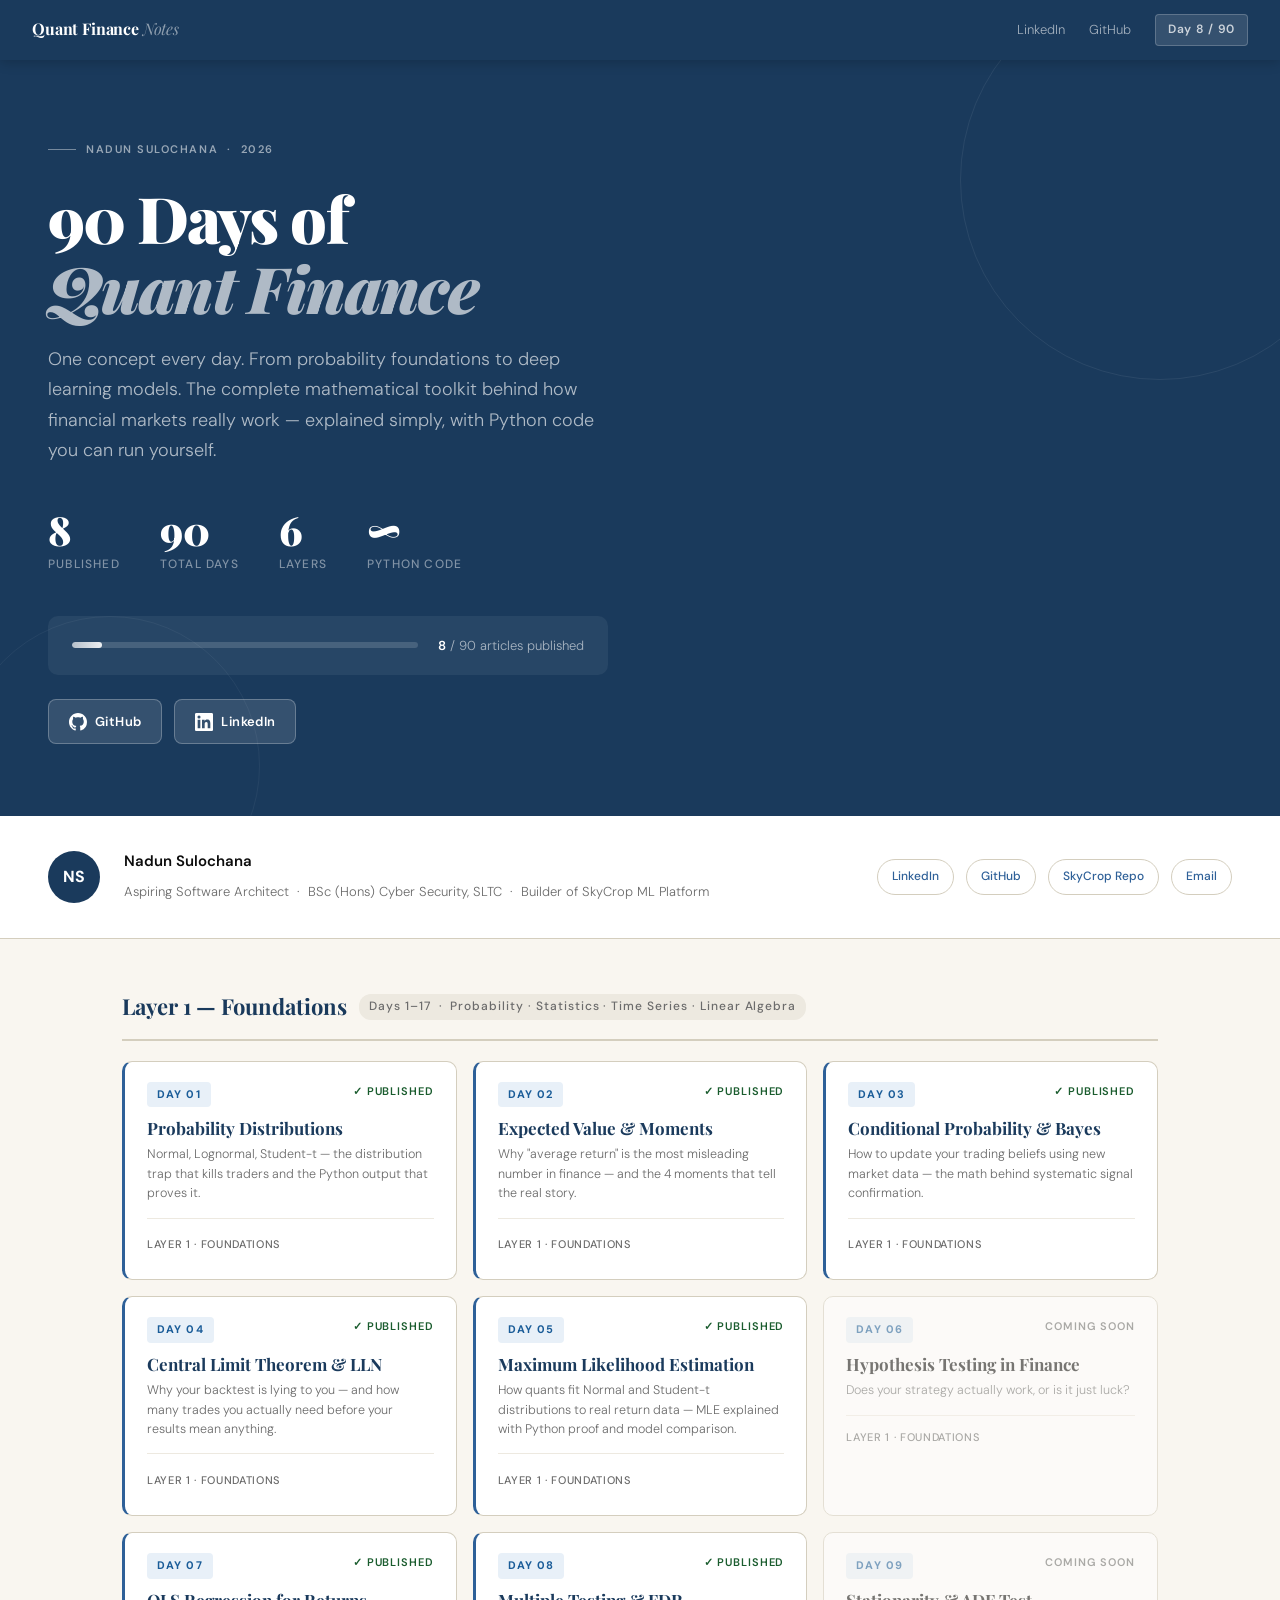
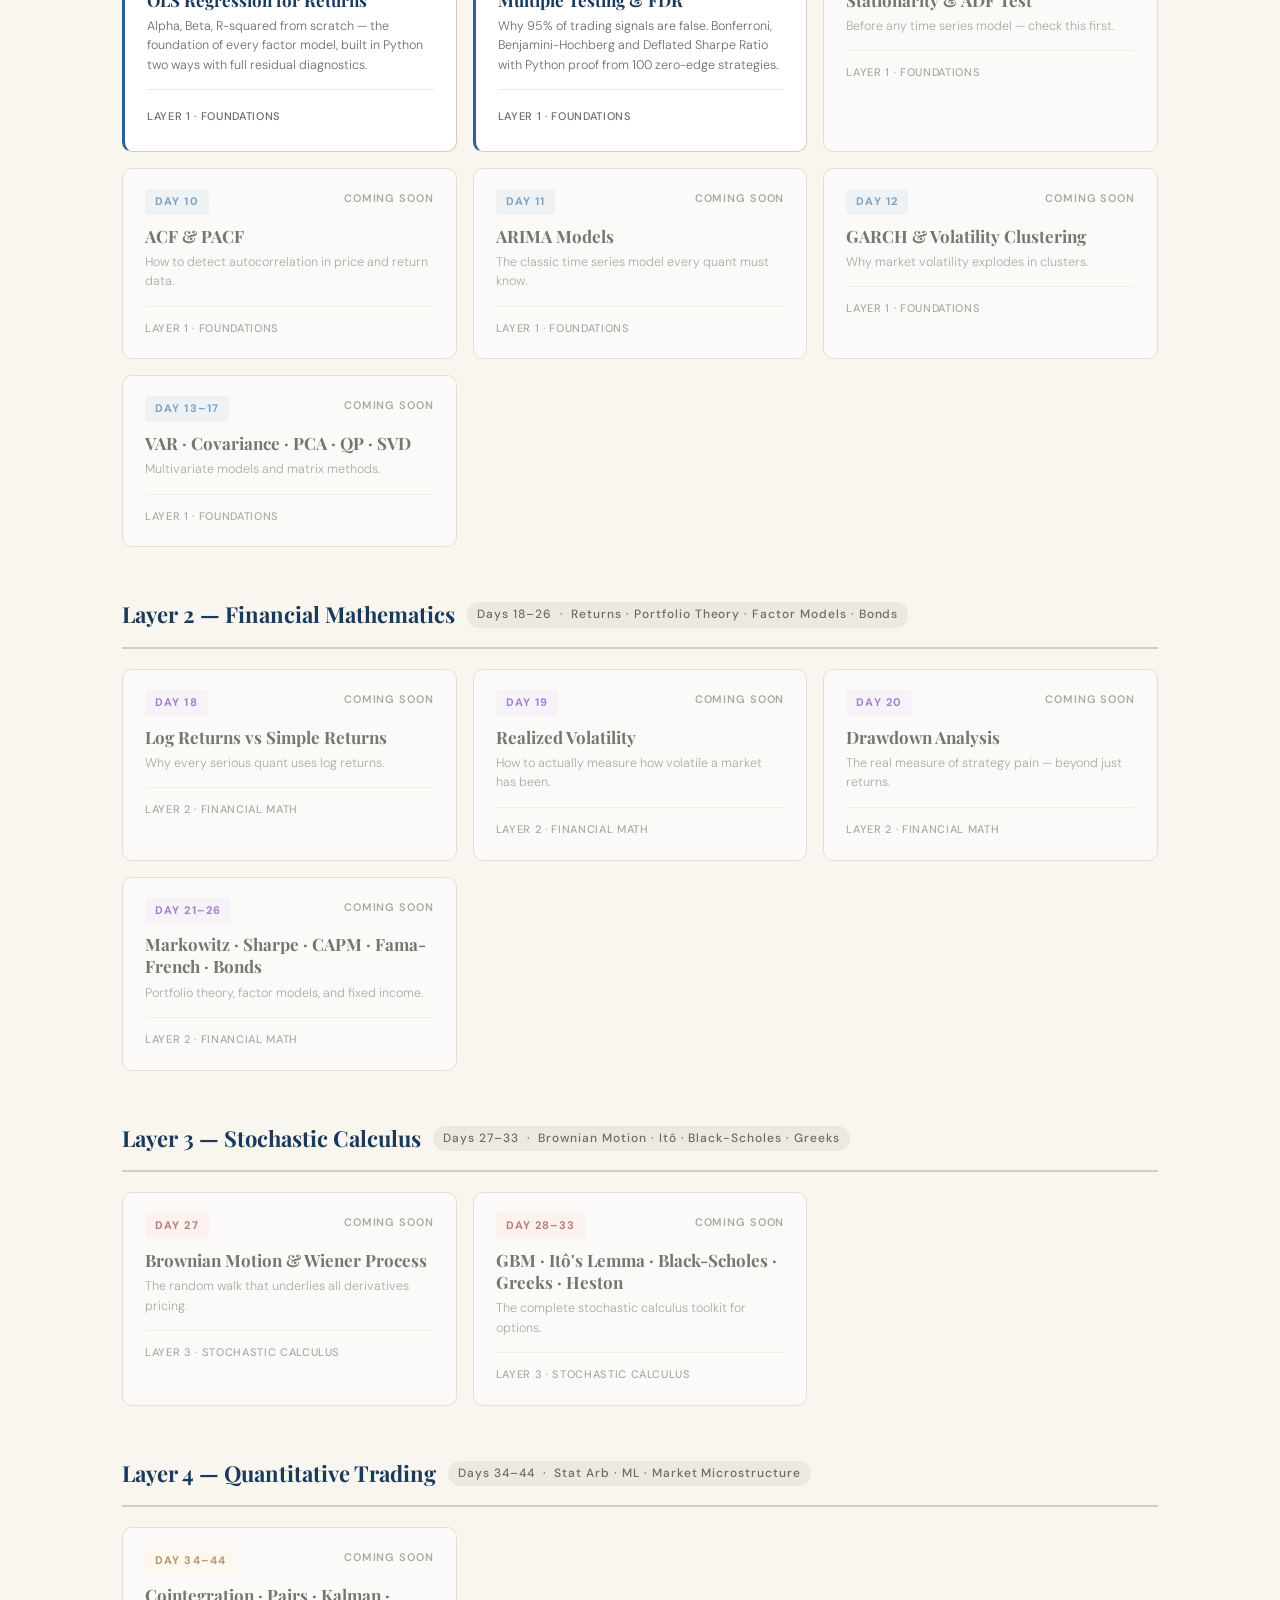
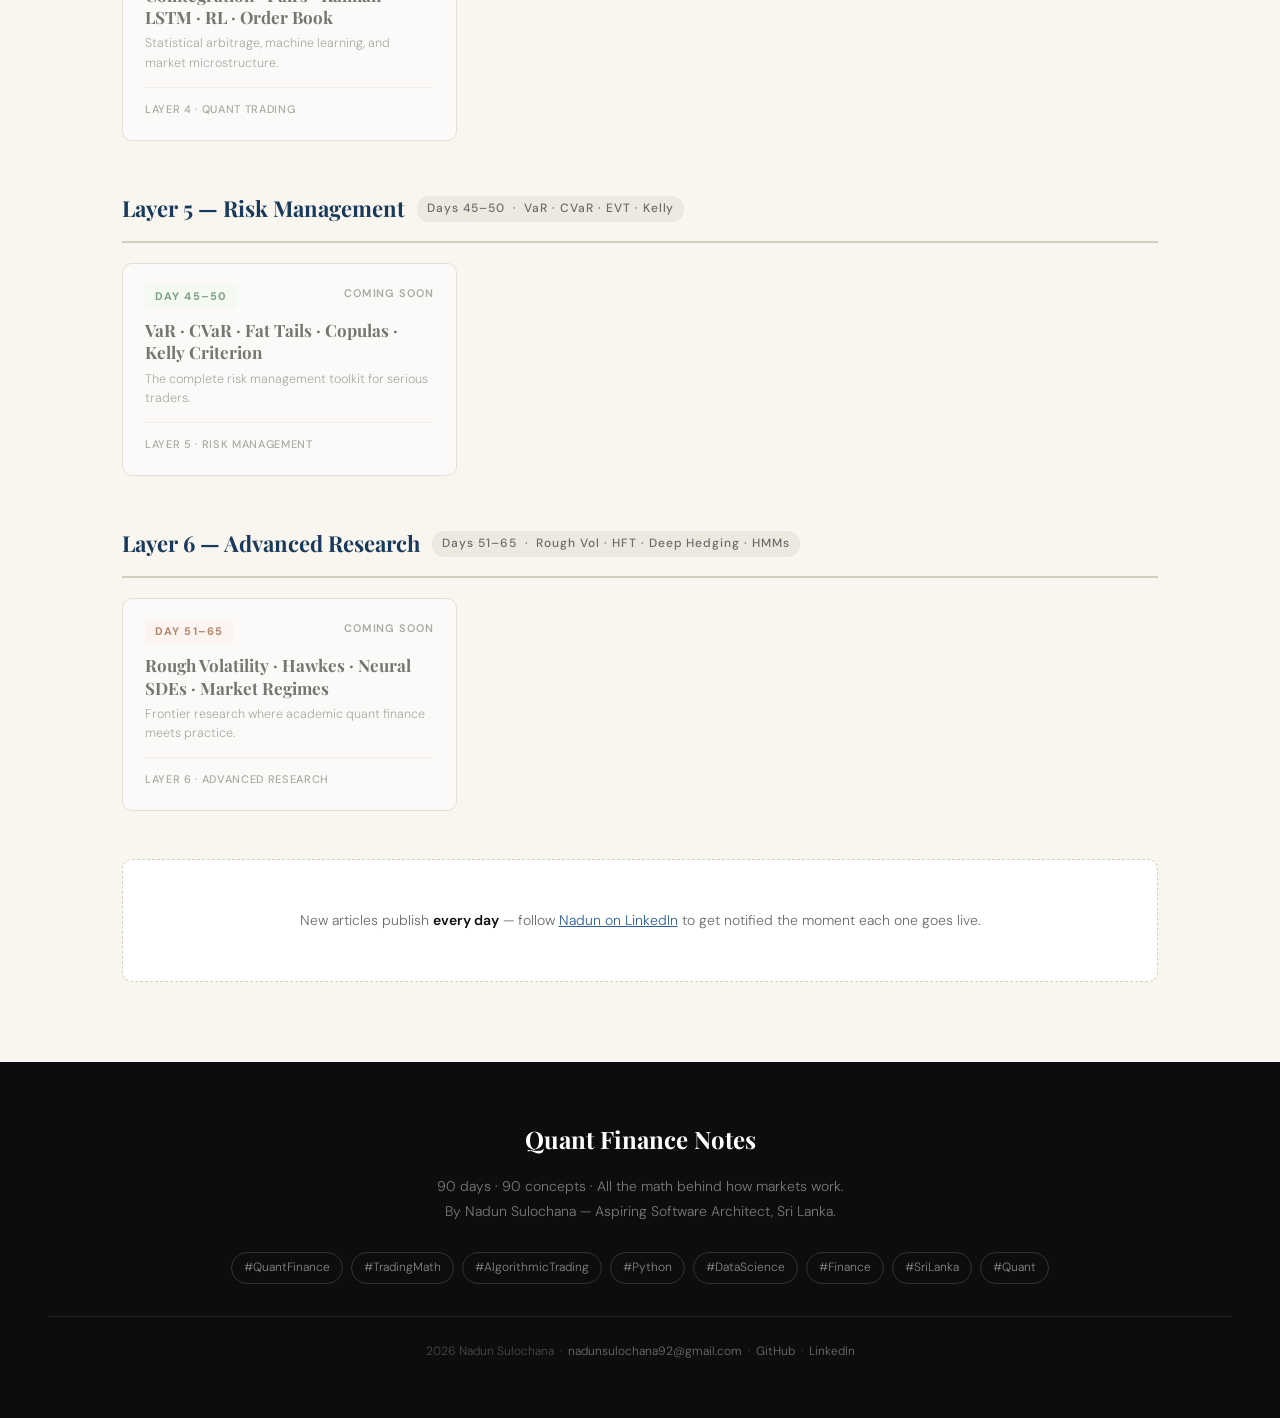
==== index.html @ b83b3f07 "add day 8 artical" ====
<!DOCTYPE html>
<html lang="en">
<head>
<meta charset="UTF-8">
<meta name="google-site-verification" content="SgzPqB0Vckpfji6y3nNSuKVuLHeB-5xwqyW2BR0Zr9g">

<meta name="description" content="90-day series breaking down the mathematics behind financial markets — probability, stochastic calculus, ML, and risk management. Python code with real output. By Nadun Sulochana.">
<meta name="keywords" content="quant finance, quantitative finance, trading math, Python, machine learning, algorithmic trading, statistics, Sri Lanka">
<meta name="viewport" content="width=device-width, initial-scale=1.0">
<meta name="description" content="90-day series explaining the mathematics behind financial markets — probability, statistics, stochastic calculus, machine learning, and risk management. Python code with real output. Free educational resource by Nadun Sulochana, Sri Lanka.">
<meta name="keywords" content="quant finance, quantitative finance, trading math, algorithmic trading, Python finance, machine learning trading, probability distributions, stochastic calculus, Black-Scholes, Bayes theorem, statistics finance, quant trading tutorial, financial mathematics, Nadun Sulochana, Sri Lanka quant">
<meta name="author" content="Nadun Sulochana">
<meta name="robots" content="index, follow, max-snippet:-1, max-image-preview:large, max-video-preview:-1">
<meta name="googlebot" content="index, follow">
<link rel="canonical" href="https://ns530.github.io/quant-finance-notes/">

<!-- Open Graph / Facebook / LinkedIn -->
<meta property="og:type" content="website">
<meta property="og:url" content="https://ns530.github.io/quant-finance-notes/">
<meta property="og:title" content="Quant Finance Notes — 90 Days of Trading Mathematics | Nadun Sulochana">
<meta property="og:description" content="90-day series explaining the mathematics behind financial markets — probability, statistics, stochastic calculus, machine learning, and risk management. Python code with real output. Free educational resource by Nadun Sulochana, Sri Lanka.">
<meta property="og:site_name" content="Quant Finance Notes">
<meta property="og:locale" content="en_US">

<!-- Twitter Card -->
<meta name="twitter:card" content="summary_large_image">
<meta name="twitter:title" content="Quant Finance Notes — 90 Days of Trading Mathematics | Nadun Sulochana">
<meta name="twitter:description" content="90-day series explaining the mathematics behind financial markets — probability, statistics, stochastic calculus, machine learning, and risk management. Python code with real output. Free educational resource by Nadun Sulochana, Sri Lanka.">
<meta name="twitter:creator" content="@ns530">

<!-- GEO / AI Citations -->
<meta name="citation_author" content="Nadun Sulochana">
<meta name="citation_title" content="Quant Finance Notes — 90 Days of Trading Mathematics | Nadun Sulochana">
<meta name="citation_public_url" content="https://ns530.github.io/quant-finance-notes/">
<meta name="geo.region" content="LK">
<meta name="geo.placename" content="Sri Lanka">

<!-- Sitemap reference -->
<link rel="sitemap" type="application/xml" href="/quant-finance-notes/sitemap.xml">

<!-- JSON-LD Structured Data (SEO + GEO) -->
<script type="application/ld+json">
    {
      "@context": "https://schema.org",
      "@type": "WebSite",
      "name": "Quant Finance Notes — 90 Days of Trading Mathematics | Nadun Sulochana",
      "description": "90-day series explaining the mathematics behind financial markets — probability, statistics, stochastic calculus, machine learning, and risk management. Python code with real output. Free educational resource by Nadun Sulochana, Sri Lanka.",
      "url": "https://ns530.github.io/quant-finance-notes/",
      "author": {
        "@type": "Person",
        "name": "Nadun Sulochana",
        "url": "https://www.linkedin.com/in/nadun-sulochana-41923029b",
        "sameAs": [
          "https://github.com/ns530",
          "https://www.linkedin.com/in/nadun-sulochana-41923029b",
          "https://ns530.github.io/quant-finance-notes/"
        ],
        "jobTitle": "Aspiring Software Architect",
        "alumniOf": "Sri Lanka Technological Campus",
        "knowsAbout": ["Quantitative Finance","Machine Learning","Software Architecture","Python","Cybersecurity"]
      },
      "publisher": {
        "@type": "Person",
        "name": "Nadun Sulochana"
      },
      "inLanguage": "en",
      "isAccessibleForFree": true,
      "educationalLevel": "beginner to advanced",
      "about": ["Quantitative Finance","Trading Mathematics","Python Programming","Machine Learning","Statistics"],
      "keywords": "quant finance, quantitative finance, trading math, algorithmic trading, Python finance, machine learning trading, probability distributions, stochastic calculus, Black-Scholes, Bayes theorem, statistics finance, quant trading tutorial, financial mathematics, Nadun Sulochana, Sri Lanka quant",
      "isPartOf": {
        "@type": "WebSite",
        "name": "Quant Finance Notes",
        "url": "https://ns530.github.io/quant-finance-notes/"
      },"potentialAction":{"@type":"SearchAction","target":"https://ns530.github.io/quant-finance-notes/?q={search_term_string}","query-input":"required name=search_term_string"}
    }
</script>
<title>90-Day Quant Finance Notes — Nadun Sulochana</title>
<link rel="stylesheet" href="style.css">
<style>
.home-hero{background:var(--accent);padding:80px 48px 72px;position:relative;overflow:hidden;}
.home-hero::before{content:'';position:absolute;top:-80px;right:-80px;width:400px;height:400px;border-radius:50%;border:1px solid rgba(255,255,255,0.07);}
.home-hero::after{content:'';position:absolute;bottom:-100px;left:-40px;width:300px;height:300px;border-radius:50%;border:1px solid rgba(255,255,255,0.05);}
.home-hero h1{font-family:'Playfair Display',serif;font-size:clamp(38px,6vw,64px);font-weight:900;color:white;line-height:1.08;letter-spacing:-0.025em;max-width:760px;margin-bottom:22px;}
.home-hero h1 em{font-style:italic;color:rgba(255,255,255,0.65);}
.home-hero p{font-size:18px;font-weight:300;color:rgba(255,255,255,0.65);max-width:560px;line-height:1.7;margin-bottom:44px;}
.hero-stats{display:flex;gap:40px;flex-wrap:wrap;margin-bottom:40px;}
.hero-stat-num{font-family:'Playfair Display',serif;font-size:40px;font-weight:900;color:white;line-height:1;margin-bottom:4px;}
.hero-stat-label{font-size:12px;font-weight:500;letter-spacing:0.1em;text-transform:uppercase;color:rgba(255,255,255,0.45);}
.progress-section{background:rgba(255,255,255,0.06);border-radius:10px;padding:18px 24px;display:flex;align-items:center;gap:20px;max-width:560px;}
.progress-track{flex:1;height:6px;background:rgba(255,255,255,0.15);border-radius:3px;overflow:hidden;}
.progress-fill{height:6px;border-radius:3px;background:linear-gradient(90deg,rgba(255,255,255,0.6),rgba(255,255,255,0.9));}
.progress-label{font-size:13px;color:rgba(255,255,255,0.6);white-space:nowrap;}
.progress-label strong{color:white;}
.about-strip{background:white;border-bottom:1px solid var(--rule);padding:32px 48px;display:flex;align-items:center;gap:24px;flex-wrap:wrap;}
.about-avatar{width:52px;height:52px;border-radius:50%;background:var(--accent);display:flex;align-items:center;justify-content:center;font-weight:700;font-size:16px;color:white;flex-shrink:0;}
.about-text{flex:1;min-width:200px;}
.about-text strong{display:block;font-size:15px;font-weight:600;color:var(--ink);}
.about-text span{font-size:13px;color:var(--ink-muted);}
.about-links{display:flex;gap:12px;}
.about-link{font-size:12px;padding:6px 14px;border-radius:20px;border:1px solid var(--rule);color:var(--accent-mid);text-decoration:none;font-weight:500;}
.about-link:hover{background:var(--accent-lt);}
.series-container{max-width:1100px;margin:0 auto;padding:0 32px 80px;}
.layer-title{font-family:'Playfair Display',serif;font-size:22px;font-weight:700;color:var(--accent);margin:48px 0 20px;padding-bottom:12px;border-bottom:2px solid var(--rule);display:flex;align-items:center;gap:12px;flex-wrap:wrap;}
.layer-count{font-size:12px;font-weight:500;letter-spacing:0.08em;color:var(--ink-muted);font-family:'DM Sans',sans-serif;padding:2px 10px;border-radius:12px;background:var(--cream-dark);}
.days-grid{display:grid;grid-template-columns:repeat(auto-fill,minmax(300px,1fr));gap:16px;}
.day-card{background:white;border:1px solid var(--rule);border-radius:10px;padding:20px 22px;text-decoration:none;transition:all 0.2s;display:block;position:relative;}
.day-card.published{border-left:3px solid var(--accent-mid);}
.day-card.published:hover{box-shadow:0 4px 20px rgba(0,0,0,0.1);transform:translateY(-2px);border-color:var(--accent-mid);}
.day-card.coming-soon{opacity:0.55;cursor:default;pointer-events:none;}
.day-card-top{display:flex;justify-content:space-between;align-items:flex-start;margin-bottom:10px;}
.day-num-badge{font-size:11px;font-weight:700;letter-spacing:0.1em;padding:3px 10px;border-radius:4px;}
.day-status{font-size:11px;font-weight:600;letter-spacing:0.08em;text-transform:uppercase;}
.published .day-status{color:var(--green);}
.coming-soon .day-status{color:var(--ink-muted);}
.day-card-title{font-family:'Playfair Display',serif;font-size:17px;font-weight:700;line-height:1.3;margin-bottom:6px;}
.published .day-card-title{color:var(--accent);}
.coming-soon .day-card-title{color:var(--ink);}
.day-card-desc{font-size:12.5px;color:var(--ink-muted);line-height:1.55;margin-bottom:14px;}
.day-card-footer{display:flex;align-items:center;justify-content:space-between;padding-top:12px;border-top:1px solid var(--cream-dark);}
.day-card-layer{font-size:11px;font-weight:500;letter-spacing:0.06em;text-transform:uppercase;color:var(--ink-muted);}
.day-card-arrow{font-size:16px;color:var(--accent-mid);opacity:0;transition:opacity 0.2s,transform 0.2s;}
.day-card.published:hover .day-card-arrow{opacity:1;transform:translateX(4px);}
.l1 .day-num-badge{background:#E8F0F8;color:#1A5C98;}
.l2 .day-num-badge{background:#F3F0FF;color:#5B21B6;}
.l3 .day-num-badge{background:#FDF0F0;color:#8B1A1A;}
.l4 .day-num-badge{background:#FFFBF0;color:#7A4A00;}
.l5 .day-num-badge{background:#F0FDF4;color:#1A5C2E;}
.l6 .day-num-badge{background:#FDF4F0;color:#7A2A00;}
.coming-notice{text-align:center;padding:48px 32px;background:white;border:1px dashed var(--rule);border-radius:10px;margin-top:48px;}
.coming-notice p{margin:0;font-size:14px;color:var(--ink-muted);}
.site-footer{background:var(--ink);color:white;padding:56px 48px;text-align:center;}
.site-footer .footer-logo{font-family:'Playfair Display',serif;font-size:24px;font-weight:700;color:white;margin-bottom:12px;}
.site-footer p{font-size:14px;color:rgba(255,255,255,0.45);margin-bottom:28px;}
.footer-tags{display:flex;flex-wrap:wrap;gap:8px;justify-content:center;margin-bottom:32px;}
.footer-tag{font-size:12px;padding:4px 12px;border-radius:20px;border:1px solid rgba(255,255,255,0.15);color:rgba(255,255,255,0.5);}
.site-footer .copy{font-size:12px;color:rgba(255,255,255,0.25);padding-top:24px;border-top:1px solid rgba(255,255,255,0.08);}
</style>
</head>
<body>
<nav class="site-nav">
  <a class="nav-brand" href="index.html">Quant Finance <span>Notes</span></a>
  <div class="nav-links">
    <a href="https://www.linkedin.com/in/nadun-sulochana-41923029b" target="_blank">LinkedIn</a>
    <a href="https://github.com/ns530" target="_blank">GitHub</a>
    <span class="nav-badge">Day 8 / 90</span>
  </div>
</nav>

<div class="home-hero">
  <div class="series-tag">Nadun Sulochana &nbsp;·&nbsp; 2026</div>
  <h1>90 Days of<br/><em>Quant Finance</em></h1>
  <p>One concept every day. From probability foundations to deep learning models. The complete mathematical toolkit behind how financial markets really work — explained simply, with Python code you can run yourself.</p>
  <div class="hero-stats">
    <div class="hero-stat"><div class="hero-stat-num">8</div><div class="hero-stat-label">Published</div></div>
    <div class="hero-stat"><div class="hero-stat-num">90</div><div class="hero-stat-label">Total Days</div></div>
    <div class="hero-stat"><div class="hero-stat-num">6</div><div class="hero-stat-label">Layers</div></div>
    <div class="hero-stat"><div class="hero-stat-num">∞</div><div class="hero-stat-label">Python code</div></div>
  </div>
  <div class="progress-section">
    <div class="progress-track"><div class="progress-fill" style="width:8.8%"></div></div>
    <div class="progress-label"><strong>8</strong> / 90 articles published</div>
  </div>
  <div style="display:flex;gap:12px;margin-top:24px;flex-wrap:wrap;">
    <a href="https://github.com/ns530" target="_blank" style="display:inline-flex;align-items:center;gap:8px;background:rgba(255,255,255,0.12);border:1px solid rgba(255,255,255,0.25);border-radius:8px;padding:10px 20px;font-size:13px;font-weight:600;color:white;text-decoration:none;letter-spacing:0.03em;">
      <svg width="18" height="18" viewBox="0 0 24 24" fill="white" style="flex-shrink:0;"><path d="M12 0C5.37 0 0 5.37 0 12c0 5.31 3.435 9.795 8.205 11.385.6.105.825-.255.825-.57 0-.285-.015-1.23-.015-2.235-3.015.555-3.795-.735-4.035-1.41-.135-.345-.72-1.41-1.23-1.695-.42-.225-1.02-.78-.015-.795.945-.015 1.62.87 1.845 1.23 1.08 1.815 2.805 1.305 3.495.99.105-.78.42-1.305.765-1.605-2.67-.3-5.46-1.335-5.46-5.925 0-1.305.465-2.385 1.23-3.225-.12-.3-.54-1.53.12-3.18 0 0 1.005-.315 3.3 1.23.96-.27 1.98-.405 3-.405s2.04.135 3 .405c2.295-1.56 3.3-1.23 3.3-1.23.66 1.65.24 2.88.12 3.18.765.84 1.23 1.905 1.23 3.225 0 4.605-2.805 5.625-5.475 5.925.435.375.81 1.095.81 2.22 0 1.605-.015 2.895-.015 3.3 0 .315.225.69.825.57A12.02 12.02 0 0 0 24 12c0-6.63-5.37-12-12-12z"/></svg>
      GitHub
    </a>
    <a href="https://www.linkedin.com/in/nadun-sulochana-41923029b" target="_blank" style="display:inline-flex;align-items:center;gap:8px;background:rgba(255,255,255,0.12);border:1px solid rgba(255,255,255,0.25);border-radius:8px;padding:10px 20px;font-size:13px;font-weight:600;color:white;text-decoration:none;letter-spacing:0.03em;">
      <svg width="18" height="18" viewBox="0 0 24 24" fill="white" style="flex-shrink:0;"><path d="M20.447 20.452h-3.554v-5.569c0-1.328-.027-3.037-1.852-3.037-1.853 0-2.136 1.445-2.136 2.939v5.667H9.351V9h3.414v1.561h.046c.477-.9 1.637-1.85 3.37-1.85 3.601 0 4.267 2.37 4.267 5.455v6.286zM5.337 7.433a2.062 2.062 0 0 1-2.063-2.065 2.064 2.064 0 1 1 2.063 2.065zm1.782 13.019H3.555V9h3.564v11.452zM22.225 0H1.771C.792 0 0 .774 0 1.729v20.542C0 23.227.792 24 1.771 24h20.451C23.2 24 24 23.227 24 22.271V1.729C24 .774 23.2 0 22.222 0h.003z"/></svg>
      LinkedIn
    </a>
  </div>
</div>

<div class="about-strip">
  <div class="about-avatar">NS</div>
  <div class="about-text">
    <strong>Nadun Sulochana</strong>
    <span>Aspiring Software Architect &nbsp;·&nbsp; BSc (Hons) Cyber Security, SLTC &nbsp;·&nbsp; Builder of SkyCrop ML Platform</span>
  </div>
  <div class="about-links">
    <a class="about-link" href="https://www.linkedin.com/in/nadun-sulochana-41923029b" target="_blank">LinkedIn</a>
    <a class="about-link" href="https://github.com/ns530" target="_blank">GitHub</a>
    <a class="about-link" href="https://github.com/ns530/skycrop" target="_blank">SkyCrop Repo</a>
    <a class="about-link" href="mailto:nadunsulochana92@gmail.com">Email</a>
  </div>
</div>

<div class="series-container">

  <div class="layer-title">Layer 1 — Foundations <span class="layer-count">Days 1–17 &nbsp;·&nbsp; Probability · Statistics · Time Series · Linear Algebra</span></div>
  <div class="days-grid">

    <a href="day1.html" class="day-card published l1">
      <div class="day-card-top"><span class="day-num-badge">DAY 01</span><span class="day-status">✓ Published</span></div>
      <div class="day-card-title">Probability Distributions</div>
      <div class="day-card-desc">Normal, Lognormal, Student-t — the distribution trap that kills traders and the Python output that proves it.</div>
      <div class="day-card-footer"><span class="day-card-layer">Layer 1 · Foundations</span><span class="day-card-arrow">→</span></div>
    </a>

    <a href="day2.html" class="day-card published l1">
      <div class="day-card-top"><span class="day-num-badge">DAY 02</span><span class="day-status">✓ Published</span></div>
      <div class="day-card-title">Expected Value &amp; Moments</div>
      <div class="day-card-desc">Why "average return" is the most misleading number in finance — and the 4 moments that tell the real story.</div>
      <div class="day-card-footer"><span class="day-card-layer">Layer 1 · Foundations</span><span class="day-card-arrow">→</span></div>
    </a>

    <a href="day3.html" class="day-card published l1"><div class="day-card-top"><span class="day-num-badge">DAY 03</span><span class="day-status">✓ Published</span></div><div class="day-card-title">Conditional Probability &amp; Bayes</div><div class="day-card-desc">How to update your trading beliefs using new market data — the math behind systematic signal confirmation.</div><div class="day-card-footer"><span class="day-card-layer">Layer 1 · Foundations</span><span class="day-card-arrow">→</span></div></a>
    <a href="day4.html" class="day-card published l1"><div class="day-card-top"><span class="day-num-badge">DAY 04</span><span class="day-status">✓ Published</span></div><div class="day-card-title">Central Limit Theorem &amp; LLN</div><div class="day-card-desc">Why your backtest is lying to you — and how many trades you actually need before your results mean anything.</div><div class="day-card-footer"><span class="day-card-layer">Layer 1 · Foundations</span><span class="day-card-arrow">→</span></div></a>
    <a href="day5.html" class="day-card published l1"><div class="day-card-top"><span class="day-num-badge">DAY 05</span><span class="day-status">✓ Published</span></div><div class="day-card-title">Maximum Likelihood Estimation</div><div class="day-card-desc">How quants fit Normal and Student-t distributions to real return data — MLE explained with Python proof and model comparison.</div><div class="day-card-footer"><span class="day-card-layer">Layer 1 · Foundations</span><span class="day-card-arrow">→</span></div></a>
    <div class="day-card coming-soon l1"><div class="day-card-top"><span class="day-num-badge">DAY 06</span><span class="day-status">Coming soon</span></div><div class="day-card-title">Hypothesis Testing in Finance</div><div class="day-card-desc">Does your strategy actually work, or is it just luck?</div><div class="day-card-footer"><span class="day-card-layer">Layer 1 · Foundations</span></div></div>
    <a href="day7.html" class="day-card published l1"><div class="day-card-top"><span class="day-num-badge">DAY 07</span><span class="day-status">✓ Published</span></div><div class="day-card-title">OLS Regression for Returns</div><div class="day-card-desc">Alpha, Beta, R-squared from scratch — the foundation of every factor model, built in Python two ways with full residual diagnostics.</div><div class="day-card-footer"><span class="day-card-layer">Layer 1 · Foundations</span><span class="day-card-arrow">→</span></div></a>
    <a href="day8.html" class="day-card published l1"><div class="day-card-top"><span class="day-num-badge">DAY 08</span><span class="day-status">✓ Published</span></div><div class="day-card-title">Multiple Testing &amp; FDR</div><div class="day-card-desc">Why 95% of trading signals are false. Bonferroni, Benjamini-Hochberg and Deflated Sharpe Ratio with Python proof from 100 zero-edge strategies.</div><div class="day-card-footer"><span class="day-card-layer">Layer 1 · Foundations</span><span class="day-card-arrow">→</span></div></a>
    <div class="day-card coming-soon l1"><div class="day-card-top"><span class="day-num-badge">DAY 09</span><span class="day-status">Coming soon</span></div><div class="day-card-title">Stationarity &amp; ADF Test</div><div class="day-card-desc">Before any time series model — check this first.</div><div class="day-card-footer"><span class="day-card-layer">Layer 1 · Foundations</span></div></div>
    <div class="day-card coming-soon l1"><div class="day-card-top"><span class="day-num-badge">DAY 10</span><span class="day-status">Coming soon</span></div><div class="day-card-title">ACF &amp; PACF</div><div class="day-card-desc">How to detect autocorrelation in price and return data.</div><div class="day-card-footer"><span class="day-card-layer">Layer 1 · Foundations</span></div></div>
    <div class="day-card coming-soon l1"><div class="day-card-top"><span class="day-num-badge">DAY 11</span><span class="day-status">Coming soon</span></div><div class="day-card-title">ARIMA Models</div><div class="day-card-desc">The classic time series model every quant must know.</div><div class="day-card-footer"><span class="day-card-layer">Layer 1 · Foundations</span></div></div>
    <div class="day-card coming-soon l1"><div class="day-card-top"><span class="day-num-badge">DAY 12</span><span class="day-status">Coming soon</span></div><div class="day-card-title">GARCH &amp; Volatility Clustering</div><div class="day-card-desc">Why market volatility explodes in clusters.</div><div class="day-card-footer"><span class="day-card-layer">Layer 1 · Foundations</span></div></div>
    <div class="day-card coming-soon l1"><div class="day-card-top"><span class="day-num-badge">DAY 13–17</span><span class="day-status">Coming soon</span></div><div class="day-card-title">VAR · Covariance · PCA · QP · SVD</div><div class="day-card-desc">Multivariate models and matrix methods.</div><div class="day-card-footer"><span class="day-card-layer">Layer 1 · Foundations</span></div></div>
  </div>

  <div class="layer-title">Layer 2 — Financial Mathematics <span class="layer-count">Days 18–26 &nbsp;·&nbsp; Returns · Portfolio Theory · Factor Models · Bonds</span></div>
  <div class="days-grid">
    <div class="day-card coming-soon l2"><div class="day-card-top"><span class="day-num-badge">DAY 18</span><span class="day-status">Coming soon</span></div><div class="day-card-title">Log Returns vs Simple Returns</div><div class="day-card-desc">Why every serious quant uses log returns.</div><div class="day-card-footer"><span class="day-card-layer">Layer 2 · Financial Math</span></div></div>
    <div class="day-card coming-soon l2"><div class="day-card-top"><span class="day-num-badge">DAY 19</span><span class="day-status">Coming soon</span></div><div class="day-card-title">Realized Volatility</div><div class="day-card-desc">How to actually measure how volatile a market has been.</div><div class="day-card-footer"><span class="day-card-layer">Layer 2 · Financial Math</span></div></div>
    <div class="day-card coming-soon l2"><div class="day-card-top"><span class="day-num-badge">DAY 20</span><span class="day-status">Coming soon</span></div><div class="day-card-title">Drawdown Analysis</div><div class="day-card-desc">The real measure of strategy pain — beyond just returns.</div><div class="day-card-footer"><span class="day-card-layer">Layer 2 · Financial Math</span></div></div>
    <div class="day-card coming-soon l2"><div class="day-card-top"><span class="day-num-badge">DAY 21–26</span><span class="day-status">Coming soon</span></div><div class="day-card-title">Markowitz · Sharpe · CAPM · Fama-French · Bonds</div><div class="day-card-desc">Portfolio theory, factor models, and fixed income.</div><div class="day-card-footer"><span class="day-card-layer">Layer 2 · Financial Math</span></div></div>
  </div>

  <div class="layer-title">Layer 3 — Stochastic Calculus <span class="layer-count">Days 27–33 &nbsp;·&nbsp; Brownian Motion · Itô · Black-Scholes · Greeks</span></div>
  <div class="days-grid">
    <div class="day-card coming-soon l3"><div class="day-card-top"><span class="day-num-badge">DAY 27</span><span class="day-status">Coming soon</span></div><div class="day-card-title">Brownian Motion &amp; Wiener Process</div><div class="day-card-desc">The random walk that underlies all derivatives pricing.</div><div class="day-card-footer"><span class="day-card-layer">Layer 3 · Stochastic Calculus</span></div></div>
    <div class="day-card coming-soon l3"><div class="day-card-top"><span class="day-num-badge">DAY 28–33</span><span class="day-status">Coming soon</span></div><div class="day-card-title">GBM · Itô's Lemma · Black-Scholes · Greeks · Heston</div><div class="day-card-desc">The complete stochastic calculus toolkit for options.</div><div class="day-card-footer"><span class="day-card-layer">Layer 3 · Stochastic Calculus</span></div></div>
  </div>

  <div class="layer-title">Layer 4 — Quantitative Trading <span class="layer-count">Days 34–44 &nbsp;·&nbsp; Stat Arb · ML · Market Microstructure</span></div>
  <div class="days-grid">
    <div class="day-card coming-soon l4"><div class="day-card-top"><span class="day-num-badge">DAY 34–44</span><span class="day-status">Coming soon</span></div><div class="day-card-title">Cointegration · Pairs · Kalman · LSTM · RL · Order Book</div><div class="day-card-desc">Statistical arbitrage, machine learning, and market microstructure.</div><div class="day-card-footer"><span class="day-card-layer">Layer 4 · Quant Trading</span></div></div>
  </div>

  <div class="layer-title">Layer 5 — Risk Management <span class="layer-count">Days 45–50 &nbsp;·&nbsp; VaR · CVaR · EVT · Kelly</span></div>
  <div class="days-grid">
    <div class="day-card coming-soon l5"><div class="day-card-top"><span class="day-num-badge">DAY 45–50</span><span class="day-status">Coming soon</span></div><div class="day-card-title">VaR · CVaR · Fat Tails · Copulas · Kelly Criterion</div><div class="day-card-desc">The complete risk management toolkit for serious traders.</div><div class="day-card-footer"><span class="day-card-layer">Layer 5 · Risk Management</span></div></div>
  </div>

  <div class="layer-title">Layer 6 — Advanced Research <span class="layer-count">Days 51–65 &nbsp;·&nbsp; Rough Vol · HFT · Deep Hedging · HMMs</span></div>
  <div class="days-grid">
    <div class="day-card coming-soon l6"><div class="day-card-top"><span class="day-num-badge">DAY 51–65</span><span class="day-status">Coming soon</span></div><div class="day-card-title">Rough Volatility · Hawkes · Neural SDEs · Market Regimes</div><div class="day-card-desc">Frontier research where academic quant finance meets practice.</div><div class="day-card-footer"><span class="day-card-layer">Layer 6 · Advanced Research</span></div></div>
  </div>

  <div class="coming-notice">
    <p>New articles publish <strong>every day</strong> — follow <a href="https://www.linkedin.com/in/nadun-sulochana-41923029b" style="color:var(--accent-mid);">Nadun on LinkedIn</a> to get notified the moment each one goes live.</p>
  </div>
</div>

<footer class="site-footer">
  <div class="footer-logo">Quant Finance Notes</div>
  <p>90 days · 90 concepts · All the math behind how markets work.<br/>By Nadun Sulochana — Aspiring Software Architect, Sri Lanka.</p>
  <div class="footer-tags">
    <span class="footer-tag">#QuantFinance</span><span class="footer-tag">#TradingMath</span><span class="footer-tag">#AlgorithmicTrading</span><span class="footer-tag">#Python</span><span class="footer-tag">#DataScience</span><span class="footer-tag">#Finance</span><span class="footer-tag">#SriLanka</span><span class="footer-tag">#Quant</span>
  </div>
  <div class="copy">2026 Nadun Sulochana &nbsp;·&nbsp; <a href="mailto:nadunsulochana92@gmail.com" style="color:rgba(255,255,255,0.4);text-decoration:none;">nadunsulochana92@gmail.com</a> &nbsp;·&nbsp; <a href="https://github.com/ns530" target="_blank" style="color:rgba(255,255,255,0.4);text-decoration:none;">GitHub</a> &nbsp;·&nbsp; <a href="https://www.linkedin.com/in/nadun-sulochana-41923029b" target="_blank" style="color:rgba(255,255,255,0.4);text-decoration:none;">LinkedIn</a></div>
</footer>
</body>
</html>
---- style.css ----
/* ── TRADING MATH SERIES — SHARED THEME ── */
@import url('https://fonts.googleapis.com/css2?family=Playfair+Display:ital,wght@0,400;0,700;0,900;1,400;1,700&family=Source+Code+Pro:wght@400;600&family=DM+Sans:wght@300;400;500;600&display=swap');

:root {
  --ink:        #0D0D0D;
  --ink-soft:   #3A3A3A;
  --ink-muted:  #6B6B6B;
  --cream:      #F9F6F0;
  --cream-dark: #EDE9E0;
  --rule:       #D4CEBE;
  --accent:     #1A3A5C;
  --accent-mid: #2E6098;
  --accent-lt:  #E8F0F8;
  --red:        #8B1A1A;
  --red-lt:     #FDF0F0;
  --green:      #1A5C2E;
  --green-lt:   #F0FDF4;
  --amber:      #7A4A00;
  --amber-lt:   #FFFBF0;
  --purple:     #3D1A7A;
  --purple-lt:  #F3F0FF;
  --code-bg:    #0F1923;
  --code-text:  #CDD9E5;
}

*, *::before, *::after { box-sizing: border-box; margin: 0; padding: 0; }
html { scroll-behavior: smooth; }
body { font-family: 'DM Sans', sans-serif; background: var(--cream); color: var(--ink); line-height: 1.8; font-size: 17px; font-weight: 300; }

/* ── NAV ── */
.site-nav {
  background: var(--accent);
  padding: 14px 32px;
  display: flex;
  align-items: center;
  justify-content: space-between;
  position: sticky; top: 0; z-index: 100;
  box-shadow: 0 2px 12px rgba(0,0,0,0.2);
}
.nav-brand {
  font-family: 'Playfair Display', serif;
  font-size: 16px;
  font-weight: 700;
  color: white;
  text-decoration: none;
  letter-spacing: -0.01em;
}
.nav-brand span { color: rgba(255,255,255,0.5); font-weight: 400; font-style: italic; }
.nav-links { display: flex; gap: 24px; align-items: center; }
.nav-links a { font-size: 13px; color: rgba(255,255,255,0.6); text-decoration: none; transition: color 0.2s; }
.nav-links a:hover { color: white; }
.nav-badge {
  background: rgba(255,255,255,0.12);
  border: 1px solid rgba(255,255,255,0.2);
  border-radius: 4px;
  padding: 4px 12px;
  font-size: 12px;
  font-weight: 600;
  color: rgba(255,255,255,0.75);
  letter-spacing: 0.06em;
}

/* ── ARTICLE HERO ── */
.hero {
  background: var(--accent);
  color: white;
  padding: 80px 48px 64px;
  position: relative;
  overflow: hidden;
}
.hero::before { content:''; position:absolute; top:-60px; right:-60px; width:320px; height:320px; border-radius:50%; border:1px solid rgba(255,255,255,0.08); }
.hero::after  { content:''; position:absolute; bottom:-80px; left:60px; width:200px; height:200px; border-radius:50%; border:1px solid rgba(255,255,255,0.06); }

.series-tag { font-size:11px; font-weight:600; letter-spacing:0.14em; text-transform:uppercase; color:rgba(255,255,255,0.55); margin-bottom:24px; display:flex; align-items:center; gap:10px; }
.series-tag::before { content:''; display:inline-block; width:28px; height:1px; background:rgba(255,255,255,0.4); }
.hero h1 { font-family:'Playfair Display',serif; font-size:clamp(32px,5vw,54px); font-weight:900; line-height:1.1; letter-spacing:-0.02em; margin-bottom:20px; max-width:680px; }
.hero h1 em { font-style:italic; color:rgba(255,255,255,0.7); }
.hero-sub { font-size:16px; font-weight:300; color:rgba(255,255,255,0.65); max-width:520px; line-height:1.65; margin-bottom:36px; }
.hero-meta { display:flex; align-items:center; gap:20px; flex-wrap:wrap; }
.avatar { width:44px; height:44px; border-radius:50%; background:rgba(255,255,255,0.15); display:flex; align-items:center; justify-content:center; font-weight:600; font-size:14px; color:white; border:1.5px solid rgba(255,255,255,0.3); flex-shrink:0; }
.meta-text { font-size:13px; color:rgba(255,255,255,0.6); line-height:1.5; }
.meta-text strong { color:white; font-weight:500; display:block; }
.day-badge { margin-left:auto; background:rgba(255,255,255,0.1); border:1px solid rgba(255,255,255,0.2); border-radius:4px; padding:6px 14px; font-size:12px; font-weight:600; letter-spacing:0.08em; color:rgba(255,255,255,0.75); }

/* ── ARTICLE BODY ── */
.article-body { max-width:780px; margin:0 auto; padding:64px 32px 80px; }
h2 { font-family:'Playfair Display',serif; font-size:28px; font-weight:700; color:var(--accent); margin:56px 0 20px; padding-bottom:12px; border-bottom:1px solid var(--rule); line-height:1.25; }
h2:first-of-type { margin-top:0; }
h3 { font-family:'Playfair Display',serif; font-size:20px; font-weight:700; color:var(--ink); margin:36px 0 12px; }
p { margin-bottom:20px; color:var(--ink-soft); }
strong { font-weight:600; color:var(--ink); }
.lead { font-size:20px; font-weight:300; line-height:1.7; color:var(--ink-soft); border-left:3px solid var(--accent); padding-left:24px; margin:0 0 40px; }

/* ── PULL QUOTE ── */
.pull-quote { font-family:'Playfair Display',serif; font-size:22px; font-style:italic; font-weight:400; color:var(--accent); text-align:center; padding:40px; margin:48px 0; border-top:1px solid var(--rule); border-bottom:1px solid var(--rule); line-height:1.5; position:relative; }
.pull-quote::before { content:'\201C'; font-size:72px; line-height:1; color:var(--accent-mid); opacity:0.25; position:absolute; top:16px; left:24px; }

/* ── CODE ── */
.code-wrap { background:var(--code-bg); border-radius:10px; overflow:hidden; margin:32px 0; box-shadow:0 4px 24px rgba(0,0,0,0.18); }
.code-header { display:flex; align-items:center; gap:8px; padding:14px 18px; background:rgba(255,255,255,0.04); border-bottom:1px solid rgba(255,255,255,0.06); }
.dot { width:10px; height:10px; border-radius:50%; }
.dot-r{background:#FF5F57;} .dot-y{background:#FFBD2E;} .dot-g{background:#28C840;}
.code-lang { margin-left:auto; font-size:11px; color:rgba(255,255,255,0.3); font-family:'Source Code Pro',monospace; letter-spacing:0.08em; }
pre { padding:24px 22px; overflow-x:auto; font-family:'Source Code Pro',monospace; font-size:13.5px; line-height:1.9; color:var(--code-text); }
.c-kw{color:#F47067;} .c-fn{color:#DCBDFB;} .c-str{color:#96D0FF;} .c-num{color:#6CB6FF;} .c-cm{color:#768390;font-style:italic;} .c-var{color:#E3B341;}

/* ── OUTPUT ── */
.output-wrap { background:#0A1A0A; border-radius:10px; overflow:hidden; margin:0 0 32px; border:1px solid #1A3A1A; }
.output-header { padding:11px 18px; background:rgba(255,255,255,0.03); border-bottom:1px solid rgba(255,255,255,0.05); font-size:11px; font-family:'Source Code Pro',monospace; color:#40A040; letter-spacing:0.08em; }
.output-body { padding:20px 22px; font-family:'Source Code Pro',monospace; font-size:14px; line-height:2; }
.out-n{color:#80D080; font-weight:600;} .out-f{color:#E08080; font-weight:600;}
.out-ln{color:#5DA05D;} .out-lf{color:#E06060;}

/* ── CALLOUT BOXES ── */
.callout { border-radius:8px; padding:24px 28px; margin:32px 0; border:1px solid; }
.callout-title { font-size:11px; font-weight:600; letter-spacing:0.12em; text-transform:uppercase; margin-bottom:12px; }
.callout-red  { background:var(--red-lt);    border-color:#E4B8B8; border-left:4px solid var(--red); }
.callout-red  .callout-title { color:var(--red); }
.callout-amber{ background:var(--amber-lt);  border-color:#E4D4B8; border-left:4px solid var(--amber); }
.callout-amber .callout-title { color:var(--amber); }
.callout-green{ background:var(--green-lt);  border-color:#B8E4C4; border-left:4px solid var(--green); }
.callout-green .callout-title { color:var(--green); }
.callout-blue { background:var(--accent-lt); border-color:#B8CCE4; border-left:4px solid var(--accent-mid); }
.callout-blue .callout-title { color:var(--accent-mid); }

/* ── RESULT GRID ── */
.result-grid { display:grid; grid-template-columns:1fr 1fr; gap:20px; margin:16px 0; }
@media(max-width:500px){.result-grid{grid-template-columns:1fr;}}
.result-item { text-align:center; }
.result-number { font-family:'Playfair Display',serif; font-size:36px; font-weight:900; line-height:1; margin-bottom:6px; }
.result-desc { font-size:12.5px; color:var(--ink-muted); line-height:1.5; }
.gap-highlight { text-align:center; padding:14px; margin-top:14px; background:rgba(139,26,26,0.06); border-radius:6px; font-size:13.5px; font-weight:500; }

/* ── TABLE ── */
.data-table { width:100%; border-collapse:collapse; margin:28px 0; font-size:14px; }
.data-table th { text-align:left; padding:10px 16px; font-size:11px; font-weight:600; letter-spacing:0.1em; text-transform:uppercase; color:var(--ink-muted); border-bottom:2px solid var(--rule); }
.data-table td { padding:13px 16px; border-bottom:1px solid var(--cream-dark); color:var(--ink-soft); }
.data-table tr:last-child td { border-bottom:none; }
.data-table .hl-blue { color:var(--accent); font-weight:600; }
.data-table .hl-red  { color:var(--red); font-weight:600; }
.data-table .hl-amber{ color:var(--amber); font-weight:600; }
.data-table .gap-row td { background:var(--amber-lt); color:var(--amber); font-weight:600; }

/* ── TAKEAWAY ── */
.takeaway { background:var(--accent); color:white; border-radius:10px; padding:36px; margin:48px 0 0; }
.takeaway-title { font-size:11px; font-weight:600; letter-spacing:0.14em; text-transform:uppercase; color:rgba(255,255,255,0.5); margin-bottom:14px; }
.takeaway-body { font-family:'Playfair Display',serif; font-size:20px; font-weight:400; line-height:1.65; color:rgba(255,255,255,0.9); margin-bottom:24px; }
.takeaway-list { list-style:none; display:flex; flex-direction:column; gap:10px; }
.takeaway-list li { display:flex; align-items:flex-start; gap:12px; font-size:14px; font-weight:300; color:rgba(255,255,255,0.75); line-height:1.55; }
.takeaway-list li::before { content:'→'; color:rgba(255,255,255,0.4); flex-shrink:0; margin-top:1px; }

/* ── NAV BETWEEN ARTICLES ── */
.article-nav { display:flex; justify-content:space-between; gap:16px; margin:48px 0 0; padding-top:32px; border-top:1px solid var(--rule); flex-wrap:wrap; }
.article-nav a { display:flex; flex-direction:column; gap:4px; text-decoration:none; padding:16px 20px; border:1px solid var(--rule); border-radius:8px; background:white; flex:1; min-width:200px; transition:border-color 0.2s, box-shadow 0.2s; }
.article-nav a:hover { border-color:var(--accent-mid); box-shadow:0 2px 12px rgba(0,0,0,0.08); }
.article-nav .nav-dir { font-size:11px; font-weight:600; letter-spacing:0.1em; text-transform:uppercase; color:var(--ink-muted); }
.article-nav .nav-title { font-size:14px; font-weight:500; color:var(--accent); }
.article-nav .next { text-align:right; }

/* ── FOOTER ── */
.article-footer { background:var(--ink); color:white; padding:48px 32px; text-align:center; }
.footer-series { font-size:11px; font-weight:600; letter-spacing:0.14em; text-transform:uppercase; color:rgba(255,255,255,0.4); margin-bottom:16px; }
.footer-next { font-family:'Playfair Display',serif; font-size:18px; font-style:italic; color:rgba(255,255,255,0.8); margin-bottom:24px; }
.footer-tags { display:flex; flex-wrap:wrap; gap:8px; justify-content:center; }
.footer-tag { font-size:12px; padding:4px 12px; border-radius:20px; border:1px solid rgba(255,255,255,0.15); color:rgba(255,255,255,0.5); }
.footer-author { margin-top:32px; padding-top:24px; border-top:1px solid rgba(255,255,255,0.1); font-size:13px; color:rgba(255,255,255,0.4); }
.footer-author strong { color:rgba(255,255,255,0.7); }
hr.rule { border:none; border-top:1px solid var(--rule); margin:40px 0; }
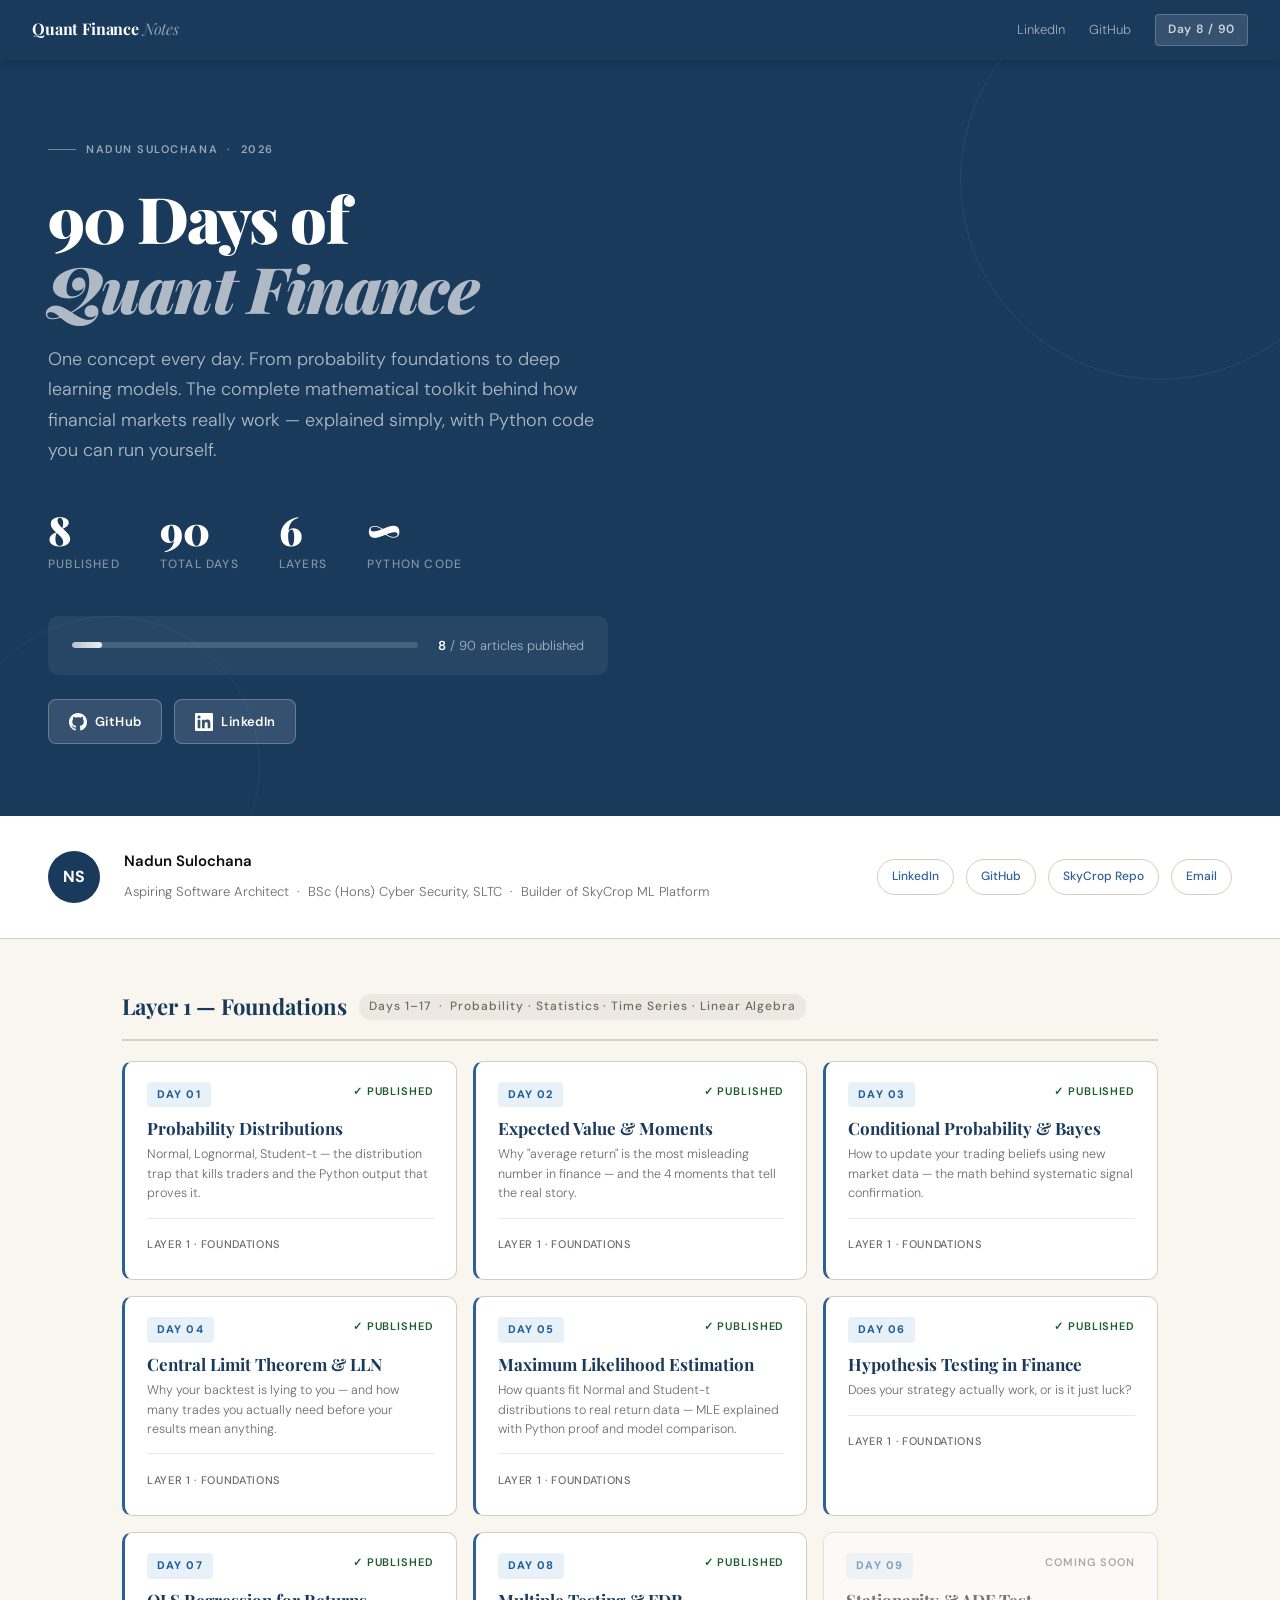
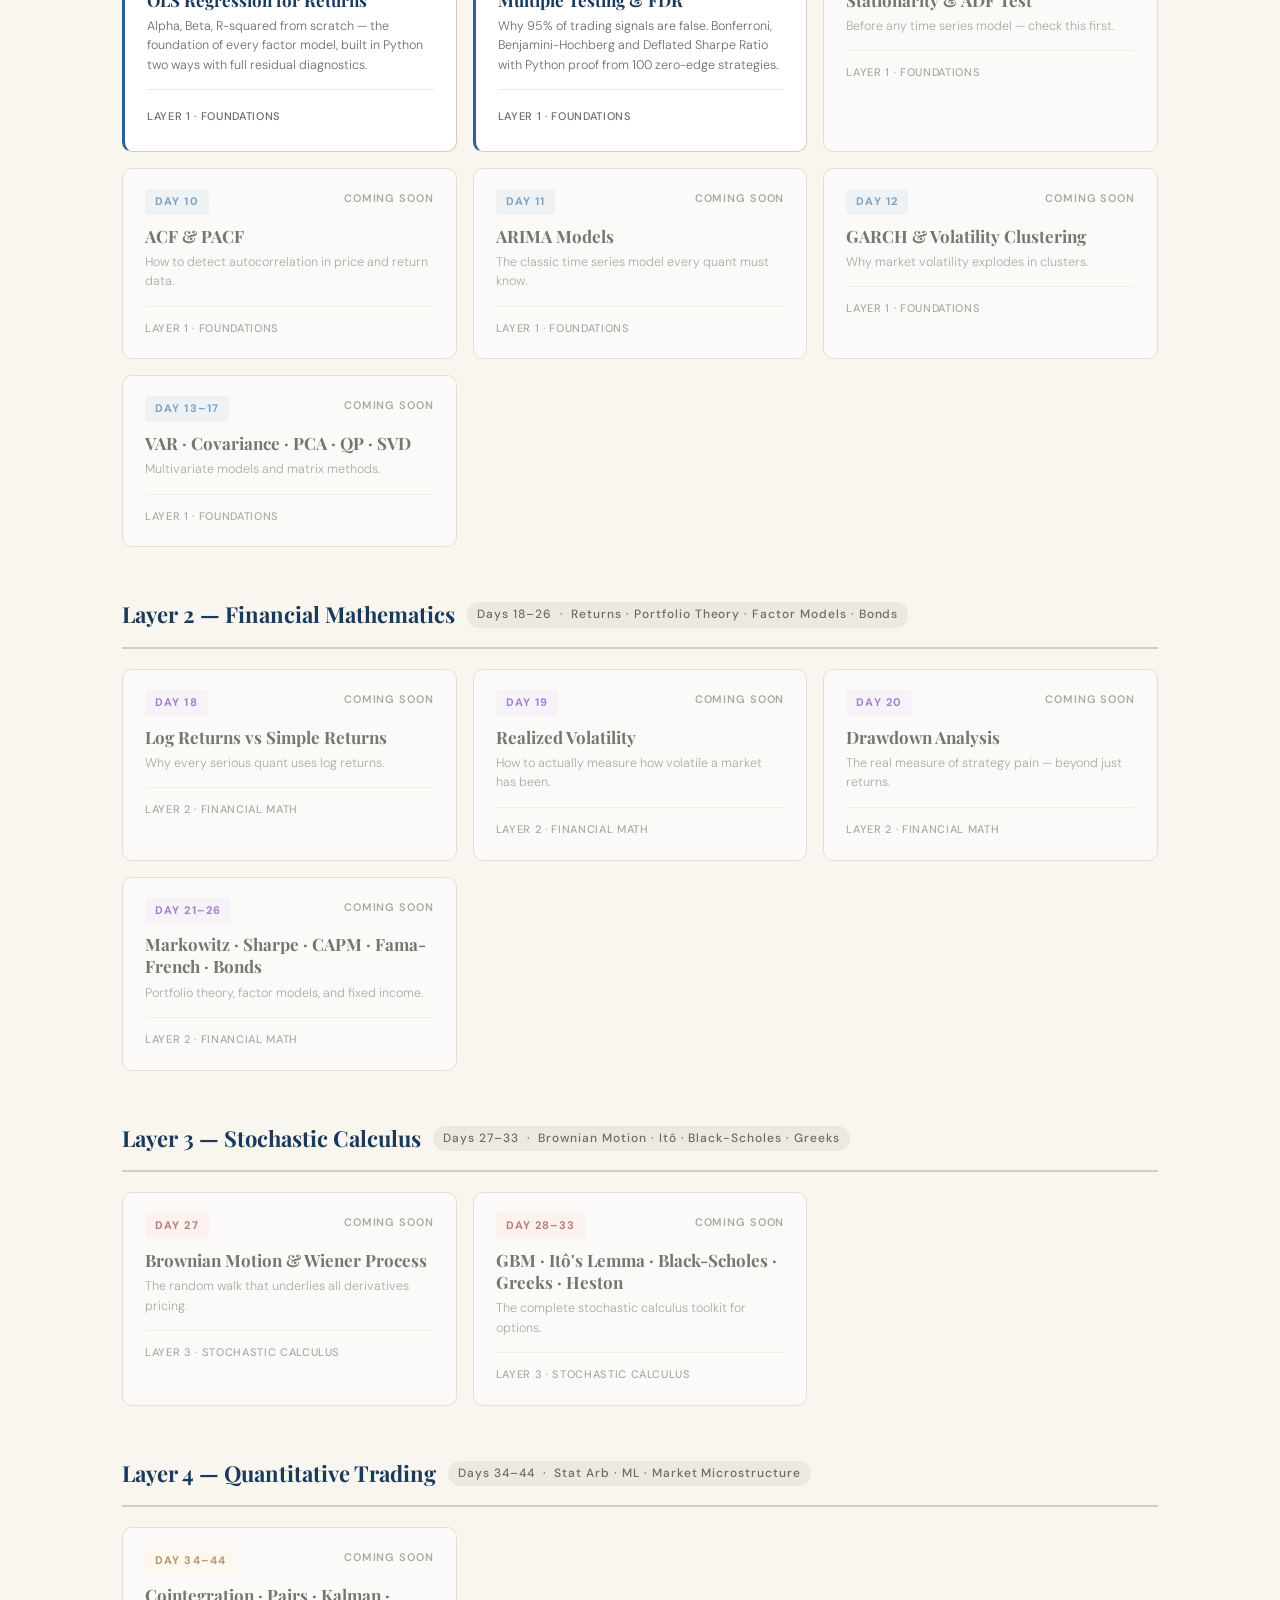
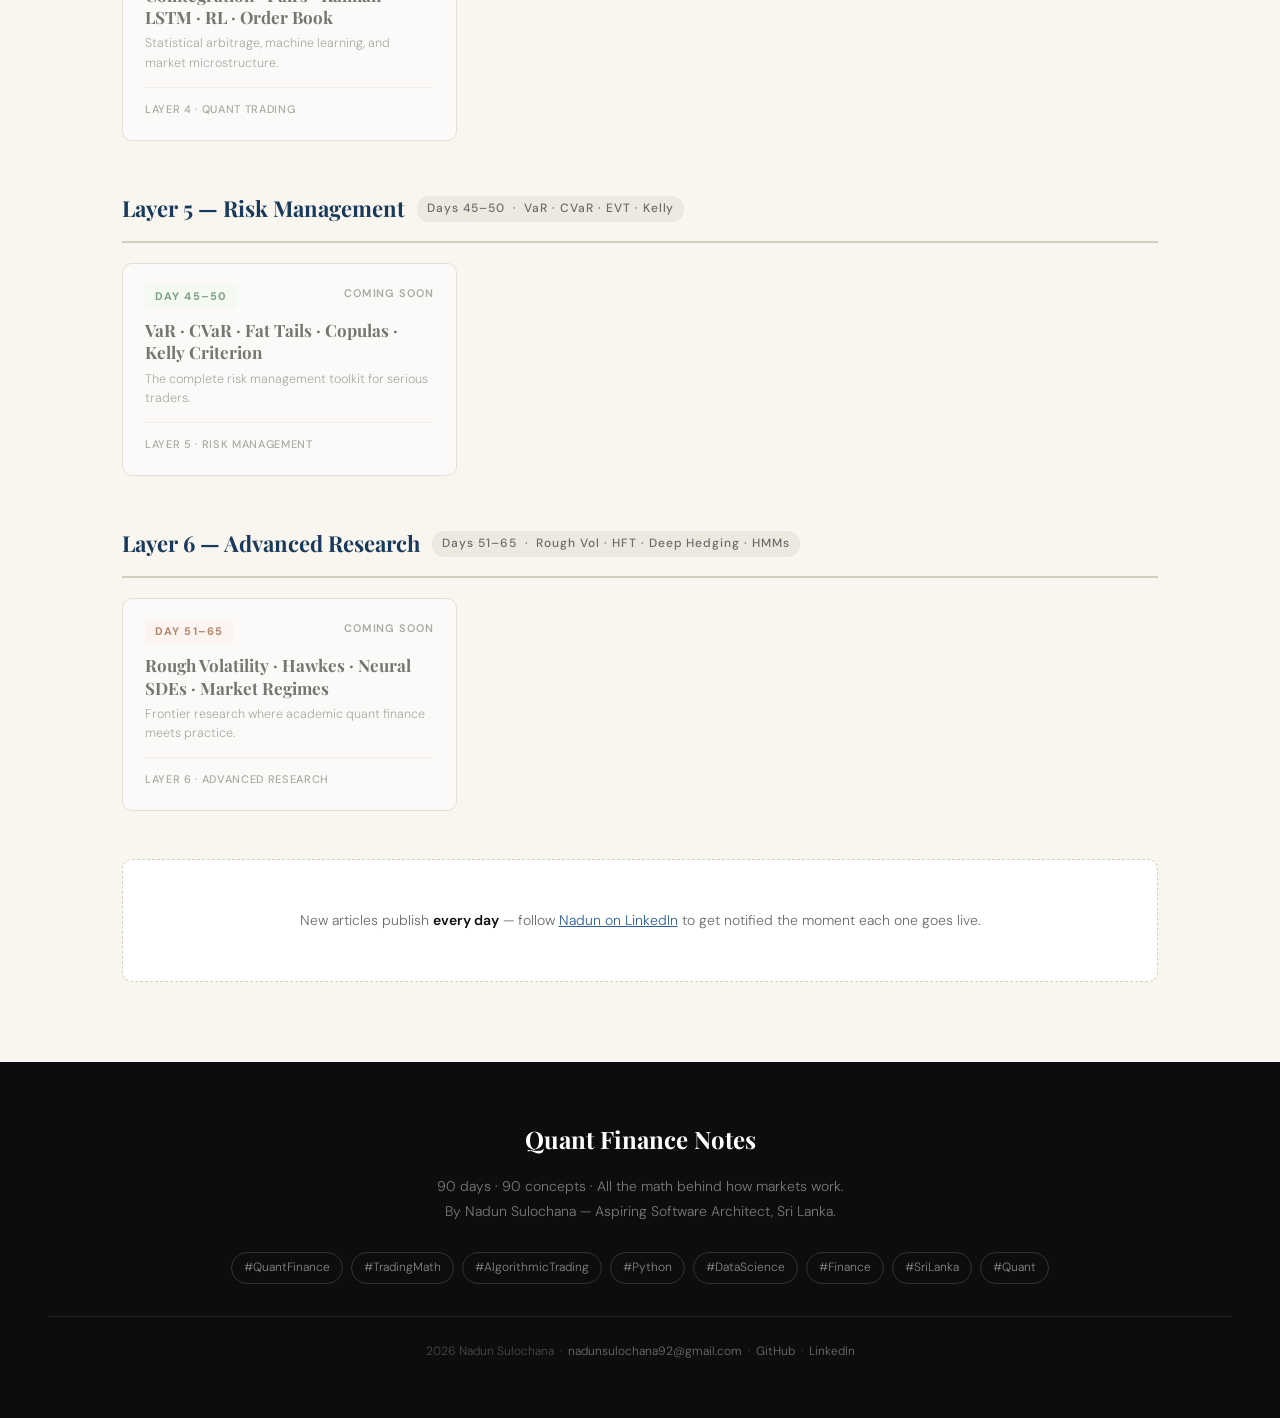
==== commit a4c5911c: "fix day 6 artical error" ====
--- a/index.html
+++ b/index.html
@@ -1,265 +1,1068 @@
-<!DOCTYPE html>
+<!doctype html>
 <html lang="en">
-<head>
-<meta charset="UTF-8">
-<meta name="google-site-verification" content="SgzPqB0Vckpfji6y3nNSuKVuLHeB-5xwqyW2BR0Zr9g">
-
-<meta name="description" content="90-day series breaking down the mathematics behind financial markets — probability, stochastic calculus, ML, and risk management. Python code with real output. By Nadun Sulochana.">
-<meta name="keywords" content="quant finance, quantitative finance, trading math, Python, machine learning, algorithmic trading, statistics, Sri Lanka">
-<meta name="viewport" content="width=device-width, initial-scale=1.0">
-<meta name="description" content="90-day series explaining the mathematics behind financial markets — probability, statistics, stochastic calculus, machine learning, and risk management. Python code with real output. Free educational resource by Nadun Sulochana, Sri Lanka.">
-<meta name="keywords" content="quant finance, quantitative finance, trading math, algorithmic trading, Python finance, machine learning trading, probability distributions, stochastic calculus, Black-Scholes, Bayes theorem, statistics finance, quant trading tutorial, financial mathematics, Nadun Sulochana, Sri Lanka quant">
-<meta name="author" content="Nadun Sulochana">
-<meta name="robots" content="index, follow, max-snippet:-1, max-image-preview:large, max-video-preview:-1">
-<meta name="googlebot" content="index, follow">
-<link rel="canonical" href="https://ns530.github.io/quant-finance-notes/">
-
-<!-- Open Graph / Facebook / LinkedIn -->
-<meta property="og:type" content="website">
-<meta property="og:url" content="https://ns530.github.io/quant-finance-notes/">
-<meta property="og:title" content="Quant Finance Notes — 90 Days of Trading Mathematics | Nadun Sulochana">
-<meta property="og:description" content="90-day series explaining the mathematics behind financial markets — probability, statistics, stochastic calculus, machine learning, and risk management. Python code with real output. Free educational resource by Nadun Sulochana, Sri Lanka.">
-<meta property="og:site_name" content="Quant Finance Notes">
-<meta property="og:locale" content="en_US">
-
-<!-- Twitter Card -->
-<meta name="twitter:card" content="summary_large_image">
-<meta name="twitter:title" content="Quant Finance Notes — 90 Days of Trading Mathematics | Nadun Sulochana">
-<meta name="twitter:description" content="90-day series explaining the mathematics behind financial markets — probability, statistics, stochastic calculus, machine learning, and risk management. Python code with real output. Free educational resource by Nadun Sulochana, Sri Lanka.">
-<meta name="twitter:creator" content="@ns530">
-
-<!-- GEO / AI Citations -->
-<meta name="citation_author" content="Nadun Sulochana">
-<meta name="citation_title" content="Quant Finance Notes — 90 Days of Trading Mathematics | Nadun Sulochana">
-<meta name="citation_public_url" content="https://ns530.github.io/quant-finance-notes/">
-<meta name="geo.region" content="LK">
-<meta name="geo.placename" content="Sri Lanka">
-
-<!-- Sitemap reference -->
-<link rel="sitemap" type="application/xml" href="/quant-finance-notes/sitemap.xml">
-
-<!-- JSON-LD Structured Data (SEO + GEO) -->
-<script type="application/ld+json">
-    {
-      "@context": "https://schema.org",
-      "@type": "WebSite",
-      "name": "Quant Finance Notes — 90 Days of Trading Mathematics | Nadun Sulochana",
-      "description": "90-day series explaining the mathematics behind financial markets — probability, statistics, stochastic calculus, machine learning, and risk management. Python code with real output. Free educational resource by Nadun Sulochana, Sri Lanka.",
-      "url": "https://ns530.github.io/quant-finance-notes/",
-      "author": {
-        "@type": "Person",
-        "name": "Nadun Sulochana",
-        "url": "https://www.linkedin.com/in/nadun-sulochana-41923029b",
-        "sameAs": [
-          "https://github.com/ns530",
-          "https://www.linkedin.com/in/nadun-sulochana-41923029b",
-          "https://ns530.github.io/quant-finance-notes/"
+  <head>
+    <meta charset="UTF-8" />
+    <meta
+      name="google-site-verification"
+      content="SgzPqB0Vckpfji6y3nNSuKVuLHeB-5xwqyW2BR0Zr9g"
+    />
+
+    <meta
+      name="description"
+      content="90-day series breaking down the mathematics behind financial markets — probability, stochastic calculus, ML, and risk management. Python code with real output. By Nadun Sulochana."
+    />
+    <meta
+      name="keywords"
+      content="quant finance, quantitative finance, trading math, Python, machine learning, algorithmic trading, statistics, Sri Lanka"
+    />
+    <meta name="viewport" content="width=device-width, initial-scale=1.0" />
+    <meta
+      name="description"
+      content="90-day series explaining the mathematics behind financial markets — probability, statistics, stochastic calculus, machine learning, and risk management. Python code with real output. Free educational resource by Nadun Sulochana, Sri Lanka."
+    />
+    <meta
+      name="keywords"
+      content="quant finance, quantitative finance, trading math, algorithmic trading, Python finance, machine learning trading, probability distributions, stochastic calculus, Black-Scholes, Bayes theorem, statistics finance, quant trading tutorial, financial mathematics, Nadun Sulochana, Sri Lanka quant"
+    />
+    <meta name="author" content="Nadun Sulochana" />
+    <meta
+      name="robots"
+      content="index, follow, max-snippet:-1, max-image-preview:large, max-video-preview:-1"
+    />
+    <meta name="googlebot" content="index, follow" />
+    <link rel="canonical" href="https://ns530.github.io/quant-finance-notes/" />
+
+    <!-- Open Graph / Facebook / LinkedIn -->
+    <meta property="og:type" content="website" />
+    <meta
+      property="og:url"
+      content="https://ns530.github.io/quant-finance-notes/"
+    />
+    <meta
+      property="og:title"
+      content="Quant Finance Notes — 90 Days of Trading Mathematics | Nadun Sulochana"
+    />
+    <meta
+      property="og:description"
+      content="90-day series explaining the mathematics behind financial markets — probability, statistics, stochastic calculus, machine learning, and risk management. Python code with real output. Free educational resource by Nadun Sulochana, Sri Lanka."
+    />
+    <meta property="og:site_name" content="Quant Finance Notes" />
+    <meta property="og:locale" content="en_US" />
+
+    <!-- Twitter Card -->
+    <meta name="twitter:card" content="summary_large_image" />
+    <meta
+      name="twitter:title"
+      content="Quant Finance Notes — 90 Days of Trading Mathematics | Nadun Sulochana"
+    />
+    <meta
+      name="twitter:description"
+      content="90-day series explaining the mathematics behind financial markets — probability, statistics, stochastic calculus, machine learning, and risk management. Python code with real output. Free educational resource by Nadun Sulochana, Sri Lanka."
+    />
+    <meta name="twitter:creator" content="@ns530" />
+
+    <!-- GEO / AI Citations -->
+    <meta name="citation_author" content="Nadun Sulochana" />
+    <meta
+      name="citation_title"
+      content="Quant Finance Notes — 90 Days of Trading Mathematics | Nadun Sulochana"
+    />
+    <meta
+      name="citation_public_url"
+      content="https://ns530.github.io/quant-finance-notes/"
+    />
+    <meta name="geo.region" content="LK" />
+    <meta name="geo.placename" content="Sri Lanka" />
+
+    <!-- Sitemap reference -->
+    <link
+      rel="sitemap"
+      type="application/xml"
+      href="/quant-finance-notes/sitemap.xml"
+    />
+
+    <!-- JSON-LD Structured Data (SEO + GEO) -->
+    <script type="application/ld+json">
+      {
+        "@context": "https://schema.org",
+        "@type": "WebSite",
+        "name": "Quant Finance Notes — 90 Days of Trading Mathematics | Nadun Sulochana",
+        "description": "90-day series explaining the mathematics behind financial markets — probability, statistics, stochastic calculus, machine learning, and risk management. Python code with real output. Free educational resource by Nadun Sulochana, Sri Lanka.",
+        "url": "https://ns530.github.io/quant-finance-notes/",
+        "author": {
+          "@type": "Person",
+          "name": "Nadun Sulochana",
+          "url": "https://www.linkedin.com/in/nadun-sulochana-41923029b",
+          "sameAs": [
+            "https://github.com/ns530",
+            "https://www.linkedin.com/in/nadun-sulochana-41923029b",
+            "https://ns530.github.io/quant-finance-notes/"
+          ],
+          "jobTitle": "Aspiring Software Architect",
+          "alumniOf": "Sri Lanka Technological Campus",
+          "knowsAbout": [
+            "Quantitative Finance",
+            "Machine Learning",
+            "Software Architecture",
+            "Python",
+            "Cybersecurity"
+          ]
+        },
+        "publisher": {
+          "@type": "Person",
+          "name": "Nadun Sulochana"
+        },
+        "inLanguage": "en",
+        "isAccessibleForFree": true,
+        "educationalLevel": "beginner to advanced",
+        "about": [
+          "Quantitative Finance",
+          "Trading Mathematics",
+          "Python Programming",
+          "Machine Learning",
+          "Statistics"
         ],
-        "jobTitle": "Aspiring Software Architect",
-        "alumniOf": "Sri Lanka Technological Campus",
-        "knowsAbout": ["Quantitative Finance","Machine Learning","Software Architecture","Python","Cybersecurity"]
-      },
-      "publisher": {
-        "@type": "Person",
-        "name": "Nadun Sulochana"
-      },
-      "inLanguage": "en",
-      "isAccessibleForFree": true,
-      "educationalLevel": "beginner to advanced",
-      "about": ["Quantitative Finance","Trading Mathematics","Python Programming","Machine Learning","Statistics"],
-      "keywords": "quant finance, quantitative finance, trading math, algorithmic trading, Python finance, machine learning trading, probability distributions, stochastic calculus, Black-Scholes, Bayes theorem, statistics finance, quant trading tutorial, financial mathematics, Nadun Sulochana, Sri Lanka quant",
-      "isPartOf": {
-        "@type": "WebSite",
-        "name": "Quant Finance Notes",
-        "url": "https://ns530.github.io/quant-finance-notes/"
-      },"potentialAction":{"@type":"SearchAction","target":"https://ns530.github.io/quant-finance-notes/?q={search_term_string}","query-input":"required name=search_term_string"}
-    }
-</script>
-<title>90-Day Quant Finance Notes — Nadun Sulochana</title>
-<link rel="stylesheet" href="style.css">
-<style>
-.home-hero{background:var(--accent);padding:80px 48px 72px;position:relative;overflow:hidden;}
-.home-hero::before{content:'';position:absolute;top:-80px;right:-80px;width:400px;height:400px;border-radius:50%;border:1px solid rgba(255,255,255,0.07);}
-.home-hero::after{content:'';position:absolute;bottom:-100px;left:-40px;width:300px;height:300px;border-radius:50%;border:1px solid rgba(255,255,255,0.05);}
-.home-hero h1{font-family:'Playfair Display',serif;font-size:clamp(38px,6vw,64px);font-weight:900;color:white;line-height:1.08;letter-spacing:-0.025em;max-width:760px;margin-bottom:22px;}
-.home-hero h1 em{font-style:italic;color:rgba(255,255,255,0.65);}
-.home-hero p{font-size:18px;font-weight:300;color:rgba(255,255,255,0.65);max-width:560px;line-height:1.7;margin-bottom:44px;}
-.hero-stats{display:flex;gap:40px;flex-wrap:wrap;margin-bottom:40px;}
-.hero-stat-num{font-family:'Playfair Display',serif;font-size:40px;font-weight:900;color:white;line-height:1;margin-bottom:4px;}
-.hero-stat-label{font-size:12px;font-weight:500;letter-spacing:0.1em;text-transform:uppercase;color:rgba(255,255,255,0.45);}
-.progress-section{background:rgba(255,255,255,0.06);border-radius:10px;padding:18px 24px;display:flex;align-items:center;gap:20px;max-width:560px;}
-.progress-track{flex:1;height:6px;background:rgba(255,255,255,0.15);border-radius:3px;overflow:hidden;}
-.progress-fill{height:6px;border-radius:3px;background:linear-gradient(90deg,rgba(255,255,255,0.6),rgba(255,255,255,0.9));}
-.progress-label{font-size:13px;color:rgba(255,255,255,0.6);white-space:nowrap;}
-.progress-label strong{color:white;}
-.about-strip{background:white;border-bottom:1px solid var(--rule);padding:32px 48px;display:flex;align-items:center;gap:24px;flex-wrap:wrap;}
-.about-avatar{width:52px;height:52px;border-radius:50%;background:var(--accent);display:flex;align-items:center;justify-content:center;font-weight:700;font-size:16px;color:white;flex-shrink:0;}
-.about-text{flex:1;min-width:200px;}
-.about-text strong{display:block;font-size:15px;font-weight:600;color:var(--ink);}
-.about-text span{font-size:13px;color:var(--ink-muted);}
-.about-links{display:flex;gap:12px;}
-.about-link{font-size:12px;padding:6px 14px;border-radius:20px;border:1px solid var(--rule);color:var(--accent-mid);text-decoration:none;font-weight:500;}
-.about-link:hover{background:var(--accent-lt);}
-.series-container{max-width:1100px;margin:0 auto;padding:0 32px 80px;}
-.layer-title{font-family:'Playfair Display',serif;font-size:22px;font-weight:700;color:var(--accent);margin:48px 0 20px;padding-bottom:12px;border-bottom:2px solid var(--rule);display:flex;align-items:center;gap:12px;flex-wrap:wrap;}
-.layer-count{font-size:12px;font-weight:500;letter-spacing:0.08em;color:var(--ink-muted);font-family:'DM Sans',sans-serif;padding:2px 10px;border-radius:12px;background:var(--cream-dark);}
-.days-grid{display:grid;grid-template-columns:repeat(auto-fill,minmax(300px,1fr));gap:16px;}
-.day-card{background:white;border:1px solid var(--rule);border-radius:10px;padding:20px 22px;text-decoration:none;transition:all 0.2s;display:block;position:relative;}
-.day-card.published{border-left:3px solid var(--accent-mid);}
-.day-card.published:hover{box-shadow:0 4px 20px rgba(0,0,0,0.1);transform:translateY(-2px);border-color:var(--accent-mid);}
-.day-card.coming-soon{opacity:0.55;cursor:default;pointer-events:none;}
-.day-card-top{display:flex;justify-content:space-between;align-items:flex-start;margin-bottom:10px;}
-.day-num-badge{font-size:11px;font-weight:700;letter-spacing:0.1em;padding:3px 10px;border-radius:4px;}
-.day-status{font-size:11px;font-weight:600;letter-spacing:0.08em;text-transform:uppercase;}
-.published .day-status{color:var(--green);}
-.coming-soon .day-status{color:var(--ink-muted);}
-.day-card-title{font-family:'Playfair Display',serif;font-size:17px;font-weight:700;line-height:1.3;margin-bottom:6px;}
-.published .day-card-title{color:var(--accent);}
-.coming-soon .day-card-title{color:var(--ink);}
-.day-card-desc{font-size:12.5px;color:var(--ink-muted);line-height:1.55;margin-bottom:14px;}
-.day-card-footer{display:flex;align-items:center;justify-content:space-between;padding-top:12px;border-top:1px solid var(--cream-dark);}
-.day-card-layer{font-size:11px;font-weight:500;letter-spacing:0.06em;text-transform:uppercase;color:var(--ink-muted);}
-.day-card-arrow{font-size:16px;color:var(--accent-mid);opacity:0;transition:opacity 0.2s,transform 0.2s;}
-.day-card.published:hover .day-card-arrow{opacity:1;transform:translateX(4px);}
-.l1 .day-num-badge{background:#E8F0F8;color:#1A5C98;}
-.l2 .day-num-badge{background:#F3F0FF;color:#5B21B6;}
-.l3 .day-num-badge{background:#FDF0F0;color:#8B1A1A;}
-.l4 .day-num-badge{background:#FFFBF0;color:#7A4A00;}
-.l5 .day-num-badge{background:#F0FDF4;color:#1A5C2E;}
-.l6 .day-num-badge{background:#FDF4F0;color:#7A2A00;}
-.coming-notice{text-align:center;padding:48px 32px;background:white;border:1px dashed var(--rule);border-radius:10px;margin-top:48px;}
-.coming-notice p{margin:0;font-size:14px;color:var(--ink-muted);}
-.site-footer{background:var(--ink);color:white;padding:56px 48px;text-align:center;}
-.site-footer .footer-logo{font-family:'Playfair Display',serif;font-size:24px;font-weight:700;color:white;margin-bottom:12px;}
-.site-footer p{font-size:14px;color:rgba(255,255,255,0.45);margin-bottom:28px;}
-.footer-tags{display:flex;flex-wrap:wrap;gap:8px;justify-content:center;margin-bottom:32px;}
-.footer-tag{font-size:12px;padding:4px 12px;border-radius:20px;border:1px solid rgba(255,255,255,0.15);color:rgba(255,255,255,0.5);}
-.site-footer .copy{font-size:12px;color:rgba(255,255,255,0.25);padding-top:24px;border-top:1px solid rgba(255,255,255,0.08);}
-</style>
-</head>
-<body>
-<nav class="site-nav">
-  <a class="nav-brand" href="index.html">Quant Finance <span>Notes</span></a>
-  <div class="nav-links">
-    <a href="https://www.linkedin.com/in/nadun-sulochana-41923029b" target="_blank">LinkedIn</a>
-    <a href="https://github.com/ns530" target="_blank">GitHub</a>
-    <span class="nav-badge">Day 8 / 90</span>
-  </div>
-</nav>
-
-<div class="home-hero">
-  <div class="series-tag">Nadun Sulochana &nbsp;·&nbsp; 2026</div>
-  <h1>90 Days of<br/><em>Quant Finance</em></h1>
-  <p>One concept every day. From probability foundations to deep learning models. The complete mathematical toolkit behind how financial markets really work — explained simply, with Python code you can run yourself.</p>
-  <div class="hero-stats">
-    <div class="hero-stat"><div class="hero-stat-num">8</div><div class="hero-stat-label">Published</div></div>
-    <div class="hero-stat"><div class="hero-stat-num">90</div><div class="hero-stat-label">Total Days</div></div>
-    <div class="hero-stat"><div class="hero-stat-num">6</div><div class="hero-stat-label">Layers</div></div>
-    <div class="hero-stat"><div class="hero-stat-num">∞</div><div class="hero-stat-label">Python code</div></div>
-  </div>
-  <div class="progress-section">
-    <div class="progress-track"><div class="progress-fill" style="width:8.8%"></div></div>
-    <div class="progress-label"><strong>8</strong> / 90 articles published</div>
-  </div>
-  <div style="display:flex;gap:12px;margin-top:24px;flex-wrap:wrap;">
-    <a href="https://github.com/ns530" target="_blank" style="display:inline-flex;align-items:center;gap:8px;background:rgba(255,255,255,0.12);border:1px solid rgba(255,255,255,0.25);border-radius:8px;padding:10px 20px;font-size:13px;font-weight:600;color:white;text-decoration:none;letter-spacing:0.03em;">
-      <svg width="18" height="18" viewBox="0 0 24 24" fill="white" style="flex-shrink:0;"><path d="M12 0C5.37 0 0 5.37 0 12c0 5.31 3.435 9.795 8.205 11.385.6.105.825-.255.825-.57 0-.285-.015-1.23-.015-2.235-3.015.555-3.795-.735-4.035-1.41-.135-.345-.72-1.41-1.23-1.695-.42-.225-1.02-.78-.015-.795.945-.015 1.62.87 1.845 1.23 1.08 1.815 2.805 1.305 3.495.99.105-.78.42-1.305.765-1.605-2.67-.3-5.46-1.335-5.46-5.925 0-1.305.465-2.385 1.23-3.225-.12-.3-.54-1.53.12-3.18 0 0 1.005-.315 3.3 1.23.96-.27 1.98-.405 3-.405s2.04.135 3 .405c2.295-1.56 3.3-1.23 3.3-1.23.66 1.65.24 2.88.12 3.18.765.84 1.23 1.905 1.23 3.225 0 4.605-2.805 5.625-5.475 5.925.435.375.81 1.095.81 2.22 0 1.605-.015 2.895-.015 3.3 0 .315.225.69.825.57A12.02 12.02 0 0 0 24 12c0-6.63-5.37-12-12-12z"/></svg>
-      GitHub
-    </a>
-    <a href="https://www.linkedin.com/in/nadun-sulochana-41923029b" target="_blank" style="display:inline-flex;align-items:center;gap:8px;background:rgba(255,255,255,0.12);border:1px solid rgba(255,255,255,0.25);border-radius:8px;padding:10px 20px;font-size:13px;font-weight:600;color:white;text-decoration:none;letter-spacing:0.03em;">
-      <svg width="18" height="18" viewBox="0 0 24 24" fill="white" style="flex-shrink:0;"><path d="M20.447 20.452h-3.554v-5.569c0-1.328-.027-3.037-1.852-3.037-1.853 0-2.136 1.445-2.136 2.939v5.667H9.351V9h3.414v1.561h.046c.477-.9 1.637-1.85 3.37-1.85 3.601 0 4.267 2.37 4.267 5.455v6.286zM5.337 7.433a2.062 2.062 0 0 1-2.063-2.065 2.064 2.064 0 1 1 2.063 2.065zm1.782 13.019H3.555V9h3.564v11.452zM22.225 0H1.771C.792 0 0 .774 0 1.729v20.542C0 23.227.792 24 1.771 24h20.451C23.2 24 24 23.227 24 22.271V1.729C24 .774 23.2 0 22.222 0h.003z"/></svg>
-      LinkedIn
-    </a>
-  </div>
-</div>
-
-<div class="about-strip">
-  <div class="about-avatar">NS</div>
-  <div class="about-text">
-    <strong>Nadun Sulochana</strong>
-    <span>Aspiring Software Architect &nbsp;·&nbsp; BSc (Hons) Cyber Security, SLTC &nbsp;·&nbsp; Builder of SkyCrop ML Platform</span>
-  </div>
-  <div class="about-links">
-    <a class="about-link" href="https://www.linkedin.com/in/nadun-sulochana-41923029b" target="_blank">LinkedIn</a>
-    <a class="about-link" href="https://github.com/ns530" target="_blank">GitHub</a>
-    <a class="about-link" href="https://github.com/ns530/skycrop" target="_blank">SkyCrop Repo</a>
-    <a class="about-link" href="mailto:nadunsulochana92@gmail.com">Email</a>
-  </div>
-</div>
-
-<div class="series-container">
-
-  <div class="layer-title">Layer 1 — Foundations <span class="layer-count">Days 1–17 &nbsp;·&nbsp; Probability · Statistics · Time Series · Linear Algebra</span></div>
-  <div class="days-grid">
-
-    <a href="day1.html" class="day-card published l1">
-      <div class="day-card-top"><span class="day-num-badge">DAY 01</span><span class="day-status">✓ Published</span></div>
-      <div class="day-card-title">Probability Distributions</div>
-      <div class="day-card-desc">Normal, Lognormal, Student-t — the distribution trap that kills traders and the Python output that proves it.</div>
-      <div class="day-card-footer"><span class="day-card-layer">Layer 1 · Foundations</span><span class="day-card-arrow">→</span></div>
-    </a>
-
-    <a href="day2.html" class="day-card published l1">
-      <div class="day-card-top"><span class="day-num-badge">DAY 02</span><span class="day-status">✓ Published</span></div>
-      <div class="day-card-title">Expected Value &amp; Moments</div>
-      <div class="day-card-desc">Why "average return" is the most misleading number in finance — and the 4 moments that tell the real story.</div>
-      <div class="day-card-footer"><span class="day-card-layer">Layer 1 · Foundations</span><span class="day-card-arrow">→</span></div>
-    </a>
-
-    <a href="day3.html" class="day-card published l1"><div class="day-card-top"><span class="day-num-badge">DAY 03</span><span class="day-status">✓ Published</span></div><div class="day-card-title">Conditional Probability &amp; Bayes</div><div class="day-card-desc">How to update your trading beliefs using new market data — the math behind systematic signal confirmation.</div><div class="day-card-footer"><span class="day-card-layer">Layer 1 · Foundations</span><span class="day-card-arrow">→</span></div></a>
-    <a href="day4.html" class="day-card published l1"><div class="day-card-top"><span class="day-num-badge">DAY 04</span><span class="day-status">✓ Published</span></div><div class="day-card-title">Central Limit Theorem &amp; LLN</div><div class="day-card-desc">Why your backtest is lying to you — and how many trades you actually need before your results mean anything.</div><div class="day-card-footer"><span class="day-card-layer">Layer 1 · Foundations</span><span class="day-card-arrow">→</span></div></a>
-    <a href="day5.html" class="day-card published l1"><div class="day-card-top"><span class="day-num-badge">DAY 05</span><span class="day-status">✓ Published</span></div><div class="day-card-title">Maximum Likelihood Estimation</div><div class="day-card-desc">How quants fit Normal and Student-t distributions to real return data — MLE explained with Python proof and model comparison.</div><div class="day-card-footer"><span class="day-card-layer">Layer 1 · Foundations</span><span class="day-card-arrow">→</span></div></a>
-    <div class="day-card coming-soon l1"><div class="day-card-top"><span class="day-num-badge">DAY 06</span><span class="day-status">Coming soon</span></div><div class="day-card-title">Hypothesis Testing in Finance</div><div class="day-card-desc">Does your strategy actually work, or is it just luck?</div><div class="day-card-footer"><span class="day-card-layer">Layer 1 · Foundations</span></div></div>
-    <a href="day7.html" class="day-card published l1"><div class="day-card-top"><span class="day-num-badge">DAY 07</span><span class="day-status">✓ Published</span></div><div class="day-card-title">OLS Regression for Returns</div><div class="day-card-desc">Alpha, Beta, R-squared from scratch — the foundation of every factor model, built in Python two ways with full residual diagnostics.</div><div class="day-card-footer"><span class="day-card-layer">Layer 1 · Foundations</span><span class="day-card-arrow">→</span></div></a>
-    <a href="day8.html" class="day-card published l1"><div class="day-card-top"><span class="day-num-badge">DAY 08</span><span class="day-status">✓ Published</span></div><div class="day-card-title">Multiple Testing &amp; FDR</div><div class="day-card-desc">Why 95% of trading signals are false. Bonferroni, Benjamini-Hochberg and Deflated Sharpe Ratio with Python proof from 100 zero-edge strategies.</div><div class="day-card-footer"><span class="day-card-layer">Layer 1 · Foundations</span><span class="day-card-arrow">→</span></div></a>
-    <div class="day-card coming-soon l1"><div class="day-card-top"><span class="day-num-badge">DAY 09</span><span class="day-status">Coming soon</span></div><div class="day-card-title">Stationarity &amp; ADF Test</div><div class="day-card-desc">Before any time series model — check this first.</div><div class="day-card-footer"><span class="day-card-layer">Layer 1 · Foundations</span></div></div>
-    <div class="day-card coming-soon l1"><div class="day-card-top"><span class="day-num-badge">DAY 10</span><span class="day-status">Coming soon</span></div><div class="day-card-title">ACF &amp; PACF</div><div class="day-card-desc">How to detect autocorrelation in price and return data.</div><div class="day-card-footer"><span class="day-card-layer">Layer 1 · Foundations</span></div></div>
-    <div class="day-card coming-soon l1"><div class="day-card-top"><span class="day-num-badge">DAY 11</span><span class="day-status">Coming soon</span></div><div class="day-card-title">ARIMA Models</div><div class="day-card-desc">The classic time series model every quant must know.</div><div class="day-card-footer"><span class="day-card-layer">Layer 1 · Foundations</span></div></div>
-    <div class="day-card coming-soon l1"><div class="day-card-top"><span class="day-num-badge">DAY 12</span><span class="day-status">Coming soon</span></div><div class="day-card-title">GARCH &amp; Volatility Clustering</div><div class="day-card-desc">Why market volatility explodes in clusters.</div><div class="day-card-footer"><span class="day-card-layer">Layer 1 · Foundations</span></div></div>
-    <div class="day-card coming-soon l1"><div class="day-card-top"><span class="day-num-badge">DAY 13–17</span><span class="day-status">Coming soon</span></div><div class="day-card-title">VAR · Covariance · PCA · QP · SVD</div><div class="day-card-desc">Multivariate models and matrix methods.</div><div class="day-card-footer"><span class="day-card-layer">Layer 1 · Foundations</span></div></div>
-  </div>
-
-  <div class="layer-title">Layer 2 — Financial Mathematics <span class="layer-count">Days 18–26 &nbsp;·&nbsp; Returns · Portfolio Theory · Factor Models · Bonds</span></div>
-  <div class="days-grid">
-    <div class="day-card coming-soon l2"><div class="day-card-top"><span class="day-num-badge">DAY 18</span><span class="day-status">Coming soon</span></div><div class="day-card-title">Log Returns vs Simple Returns</div><div class="day-card-desc">Why every serious quant uses log returns.</div><div class="day-card-footer"><span class="day-card-layer">Layer 2 · Financial Math</span></div></div>
-    <div class="day-card coming-soon l2"><div class="day-card-top"><span class="day-num-badge">DAY 19</span><span class="day-status">Coming soon</span></div><div class="day-card-title">Realized Volatility</div><div class="day-card-desc">How to actually measure how volatile a market has been.</div><div class="day-card-footer"><span class="day-card-layer">Layer 2 · Financial Math</span></div></div>
-    <div class="day-card coming-soon l2"><div class="day-card-top"><span class="day-num-badge">DAY 20</span><span class="day-status">Coming soon</span></div><div class="day-card-title">Drawdown Analysis</div><div class="day-card-desc">The real measure of strategy pain — beyond just returns.</div><div class="day-card-footer"><span class="day-card-layer">Layer 2 · Financial Math</span></div></div>
-    <div class="day-card coming-soon l2"><div class="day-card-top"><span class="day-num-badge">DAY 21–26</span><span class="day-status">Coming soon</span></div><div class="day-card-title">Markowitz · Sharpe · CAPM · Fama-French · Bonds</div><div class="day-card-desc">Portfolio theory, factor models, and fixed income.</div><div class="day-card-footer"><span class="day-card-layer">Layer 2 · Financial Math</span></div></div>
-  </div>
-
-  <div class="layer-title">Layer 3 — Stochastic Calculus <span class="layer-count">Days 27–33 &nbsp;·&nbsp; Brownian Motion · Itô · Black-Scholes · Greeks</span></div>
-  <div class="days-grid">
-    <div class="day-card coming-soon l3"><div class="day-card-top"><span class="day-num-badge">DAY 27</span><span class="day-status">Coming soon</span></div><div class="day-card-title">Brownian Motion &amp; Wiener Process</div><div class="day-card-desc">The random walk that underlies all derivatives pricing.</div><div class="day-card-footer"><span class="day-card-layer">Layer 3 · Stochastic Calculus</span></div></div>
-    <div class="day-card coming-soon l3"><div class="day-card-top"><span class="day-num-badge">DAY 28–33</span><span class="day-status">Coming soon</span></div><div class="day-card-title">GBM · Itô's Lemma · Black-Scholes · Greeks · Heston</div><div class="day-card-desc">The complete stochastic calculus toolkit for options.</div><div class="day-card-footer"><span class="day-card-layer">Layer 3 · Stochastic Calculus</span></div></div>
-  </div>
-
-  <div class="layer-title">Layer 4 — Quantitative Trading <span class="layer-count">Days 34–44 &nbsp;·&nbsp; Stat Arb · ML · Market Microstructure</span></div>
-  <div class="days-grid">
-    <div class="day-card coming-soon l4"><div class="day-card-top"><span class="day-num-badge">DAY 34–44</span><span class="day-status">Coming soon</span></div><div class="day-card-title">Cointegration · Pairs · Kalman · LSTM · RL · Order Book</div><div class="day-card-desc">Statistical arbitrage, machine learning, and market microstructure.</div><div class="day-card-footer"><span class="day-card-layer">Layer 4 · Quant Trading</span></div></div>
-  </div>
-
-  <div class="layer-title">Layer 5 — Risk Management <span class="layer-count">Days 45–50 &nbsp;·&nbsp; VaR · CVaR · EVT · Kelly</span></div>
-  <div class="days-grid">
-    <div class="day-card coming-soon l5"><div class="day-card-top"><span class="day-num-badge">DAY 45–50</span><span class="day-status">Coming soon</span></div><div class="day-card-title">VaR · CVaR · Fat Tails · Copulas · Kelly Criterion</div><div class="day-card-desc">The complete risk management toolkit for serious traders.</div><div class="day-card-footer"><span class="day-card-layer">Layer 5 · Risk Management</span></div></div>
-  </div>
-
-  <div class="layer-title">Layer 6 — Advanced Research <span class="layer-count">Days 51–65 &nbsp;·&nbsp; Rough Vol · HFT · Deep Hedging · HMMs</span></div>
-  <div class="days-grid">
-    <div class="day-card coming-soon l6"><div class="day-card-top"><span class="day-num-badge">DAY 51–65</span><span class="day-status">Coming soon</span></div><div class="day-card-title">Rough Volatility · Hawkes · Neural SDEs · Market Regimes</div><div class="day-card-desc">Frontier research where academic quant finance meets practice.</div><div class="day-card-footer"><span class="day-card-layer">Layer 6 · Advanced Research</span></div></div>
-  </div>
-
-  <div class="coming-notice">
-    <p>New articles publish <strong>every day</strong> — follow <a href="https://www.linkedin.com/in/nadun-sulochana-41923029b" style="color:var(--accent-mid);">Nadun on LinkedIn</a> to get notified the moment each one goes live.</p>
-  </div>
-</div>
-
-<footer class="site-footer">
-  <div class="footer-logo">Quant Finance Notes</div>
-  <p>90 days · 90 concepts · All the math behind how markets work.<br/>By Nadun Sulochana — Aspiring Software Architect, Sri Lanka.</p>
-  <div class="footer-tags">
-    <span class="footer-tag">#QuantFinance</span><span class="footer-tag">#TradingMath</span><span class="footer-tag">#AlgorithmicTrading</span><span class="footer-tag">#Python</span><span class="footer-tag">#DataScience</span><span class="footer-tag">#Finance</span><span class="footer-tag">#SriLanka</span><span class="footer-tag">#Quant</span>
-  </div>
-  <div class="copy">2026 Nadun Sulochana &nbsp;·&nbsp; <a href="mailto:nadunsulochana92@gmail.com" style="color:rgba(255,255,255,0.4);text-decoration:none;">nadunsulochana92@gmail.com</a> &nbsp;·&nbsp; <a href="https://github.com/ns530" target="_blank" style="color:rgba(255,255,255,0.4);text-decoration:none;">GitHub</a> &nbsp;·&nbsp; <a href="https://www.linkedin.com/in/nadun-sulochana-41923029b" target="_blank" style="color:rgba(255,255,255,0.4);text-decoration:none;">LinkedIn</a></div>
-</footer>
-</body>
+        "keywords": "quant finance, quantitative finance, trading math, algorithmic trading, Python finance, machine learning trading, probability distributions, stochastic calculus, Black-Scholes, Bayes theorem, statistics finance, quant trading tutorial, financial mathematics, Nadun Sulochana, Sri Lanka quant",
+        "isPartOf": {
+          "@type": "WebSite",
+          "name": "Quant Finance Notes",
+          "url": "https://ns530.github.io/quant-finance-notes/"
+        },
+        "potentialAction": {
+          "@type": "SearchAction",
+          "target": "https://ns530.github.io/quant-finance-notes/?q={search_term_string}",
+          "query-input": "required name=search_term_string"
+        }
+      }
+    </script>
+    <title>90-Day Quant Finance Notes — Nadun Sulochana</title>
+    <link rel="stylesheet" href="style.css" />
+    <style>
+      .home-hero {
+        background: var(--accent);
+        padding: 80px 48px 72px;
+        position: relative;
+        overflow: hidden;
+      }
+      .home-hero::before {
+        content: "";
+        position: absolute;
+        top: -80px;
+        right: -80px;
+        width: 400px;
+        height: 400px;
+        border-radius: 50%;
+        border: 1px solid rgba(255, 255, 255, 0.07);
+      }
+      .home-hero::after {
+        content: "";
+        position: absolute;
+        bottom: -100px;
+        left: -40px;
+        width: 300px;
+        height: 300px;
+        border-radius: 50%;
+        border: 1px solid rgba(255, 255, 255, 0.05);
+      }
+      .home-hero h1 {
+        font-family: "Playfair Display", serif;
+        font-size: clamp(38px, 6vw, 64px);
+        font-weight: 900;
+        color: white;
+        line-height: 1.08;
+        letter-spacing: -0.025em;
+        max-width: 760px;
+        margin-bottom: 22px;
+      }
+      .home-hero h1 em {
+        font-style: italic;
+        color: rgba(255, 255, 255, 0.65);
+      }
+      .home-hero p {
+        font-size: 18px;
+        font-weight: 300;
+        color: rgba(255, 255, 255, 0.65);
+        max-width: 560px;
+        line-height: 1.7;
+        margin-bottom: 44px;
+      }
+      .hero-stats {
+        display: flex;
+        gap: 40px;
+        flex-wrap: wrap;
+        margin-bottom: 40px;
+      }
+      .hero-stat-num {
+        font-family: "Playfair Display", serif;
+        font-size: 40px;
+        font-weight: 900;
+        color: white;
+        line-height: 1;
+        margin-bottom: 4px;
+      }
+      .hero-stat-label {
+        font-size: 12px;
+        font-weight: 500;
+        letter-spacing: 0.1em;
+        text-transform: uppercase;
+        color: rgba(255, 255, 255, 0.45);
+      }
+      .progress-section {
+        background: rgba(255, 255, 255, 0.06);
+        border-radius: 10px;
+        padding: 18px 24px;
+        display: flex;
+        align-items: center;
+        gap: 20px;
+        max-width: 560px;
+      }
+      .progress-track {
+        flex: 1;
+        height: 6px;
+        background: rgba(255, 255, 255, 0.15);
+        border-radius: 3px;
+        overflow: hidden;
+      }
+      .progress-fill {
+        height: 6px;
+        border-radius: 3px;
+        background: linear-gradient(
+          90deg,
+          rgba(255, 255, 255, 0.6),
+          rgba(255, 255, 255, 0.9)
+        );
+      }
+      .progress-label {
+        font-size: 13px;
+        color: rgba(255, 255, 255, 0.6);
+        white-space: nowrap;
+      }
+      .progress-label strong {
+        color: white;
+      }
+      .about-strip {
+        background: white;
+        border-bottom: 1px solid var(--rule);
+        padding: 32px 48px;
+        display: flex;
+        align-items: center;
+        gap: 24px;
+        flex-wrap: wrap;
+      }
+      .about-avatar {
+        width: 52px;
+        height: 52px;
+        border-radius: 50%;
+        background: var(--accent);
+        display: flex;
+        align-items: center;
+        justify-content: center;
+        font-weight: 700;
+        font-size: 16px;
+        color: white;
+        flex-shrink: 0;
+      }
+      .about-text {
+        flex: 1;
+        min-width: 200px;
+      }
+      .about-text strong {
+        display: block;
+        font-size: 15px;
+        font-weight: 600;
+        color: var(--ink);
+      }
+      .about-text span {
+        font-size: 13px;
+        color: var(--ink-muted);
+      }
+      .about-links {
+        display: flex;
+        gap: 12px;
+      }
+      .about-link {
+        font-size: 12px;
+        padding: 6px 14px;
+        border-radius: 20px;
+        border: 1px solid var(--rule);
+        color: var(--accent-mid);
+        text-decoration: none;
+        font-weight: 500;
+      }
+      .about-link:hover {
+        background: var(--accent-lt);
+      }
+      .series-container {
+        max-width: 1100px;
+        margin: 0 auto;
+        padding: 0 32px 80px;
+      }
+      .layer-title {
+        font-family: "Playfair Display", serif;
+        font-size: 22px;
+        font-weight: 700;
+        color: var(--accent);
+        margin: 48px 0 20px;
+        padding-bottom: 12px;
+        border-bottom: 2px solid var(--rule);
+        display: flex;
+        align-items: center;
+        gap: 12px;
+        flex-wrap: wrap;
+      }
+      .layer-count {
+        font-size: 12px;
+        font-weight: 500;
+        letter-spacing: 0.08em;
+        color: var(--ink-muted);
+        font-family: "DM Sans", sans-serif;
+        padding: 2px 10px;
+        border-radius: 12px;
+        background: var(--cream-dark);
+      }
+      .days-grid {
+        display: grid;
+        grid-template-columns: repeat(auto-fill, minmax(300px, 1fr));
+        gap: 16px;
+      }
+      .day-card {
+        background: white;
+        border: 1px solid var(--rule);
+        border-radius: 10px;
+        padding: 20px 22px;
+        text-decoration: none;
+        transition: all 0.2s;
+        display: block;
+        position: relative;
+      }
+      .day-card.published {
+        border-left: 3px solid var(--accent-mid);
+      }
+      .day-card.published:hover {
+        box-shadow: 0 4px 20px rgba(0, 0, 0, 0.1);
+        transform: translateY(-2px);
+        border-color: var(--accent-mid);
+      }
+      .day-card.coming-soon {
+        opacity: 0.55;
+        cursor: default;
+        pointer-events: none;
+      }
+      .day-card-top {
+        display: flex;
+        justify-content: space-between;
+        align-items: flex-start;
+        margin-bottom: 10px;
+      }
+      .day-num-badge {
+        font-size: 11px;
+        font-weight: 700;
+        letter-spacing: 0.1em;
+        padding: 3px 10px;
+        border-radius: 4px;
+      }
+      .day-status {
+        font-size: 11px;
+        font-weight: 600;
+        letter-spacing: 0.08em;
+        text-transform: uppercase;
+      }
+      .published .day-status {
+        color: var(--green);
+      }
+      .coming-soon .day-status {
+        color: var(--ink-muted);
+      }
+      .day-card-title {
+        font-family: "Playfair Display", serif;
+        font-size: 17px;
+        font-weight: 700;
+        line-height: 1.3;
+        margin-bottom: 6px;
+      }
+      .published .day-card-title {
+        color: var(--accent);
+      }
+      .coming-soon .day-card-title {
+        color: var(--ink);
+      }
+      .day-card-desc {
+        font-size: 12.5px;
+        color: var(--ink-muted);
+        line-height: 1.55;
+        margin-bottom: 14px;
+      }
+      .day-card-footer {
+        display: flex;
+        align-items: center;
+        justify-content: space-between;
+        padding-top: 12px;
+        border-top: 1px solid var(--cream-dark);
+      }
+      .day-card-layer {
+        font-size: 11px;
+        font-weight: 500;
+        letter-spacing: 0.06em;
+        text-transform: uppercase;
+        color: var(--ink-muted);
+      }
+      .day-card-arrow {
+        font-size: 16px;
+        color: var(--accent-mid);
+        opacity: 0;
+        transition:
+          opacity 0.2s,
+          transform 0.2s;
+      }
+      .day-card.published:hover .day-card-arrow {
+        opacity: 1;
+        transform: translateX(4px);
+      }
+      .l1 .day-num-badge {
+        background: #e8f0f8;
+        color: #1a5c98;
+      }
+      .l2 .day-num-badge {
+        background: #f3f0ff;
+        color: #5b21b6;
+      }
+      .l3 .day-num-badge {
+        background: #fdf0f0;
+        color: #8b1a1a;
+      }
+      .l4 .day-num-badge {
+        background: #fffbf0;
+        color: #7a4a00;
+      }
+      .l5 .day-num-badge {
+        background: #f0fdf4;
+        color: #1a5c2e;
+      }
+      .l6 .day-num-badge {
+        background: #fdf4f0;
+        color: #7a2a00;
+      }
+      .coming-notice {
+        text-align: center;
+        padding: 48px 32px;
+        background: white;
+        border: 1px dashed var(--rule);
+        border-radius: 10px;
+        margin-top: 48px;
+      }
+      .coming-notice p {
+        margin: 0;
+        font-size: 14px;
+        color: var(--ink-muted);
+      }
+      .site-footer {
+        background: var(--ink);
+        color: white;
+        padding: 56px 48px;
+        text-align: center;
+      }
+      .site-footer .footer-logo {
+        font-family: "Playfair Display", serif;
+        font-size: 24px;
+        font-weight: 700;
+        color: white;
+        margin-bottom: 12px;
+      }
+      .site-footer p {
+        font-size: 14px;
+        color: rgba(255, 255, 255, 0.45);
+        margin-bottom: 28px;
+      }
+      .footer-tags {
+        display: flex;
+        flex-wrap: wrap;
+        gap: 8px;
+        justify-content: center;
+        margin-bottom: 32px;
+      }
+      .footer-tag {
+        font-size: 12px;
+        padding: 4px 12px;
+        border-radius: 20px;
+        border: 1px solid rgba(255, 255, 255, 0.15);
+        color: rgba(255, 255, 255, 0.5);
+      }
+      .site-footer .copy {
+        font-size: 12px;
+        color: rgba(255, 255, 255, 0.25);
+        padding-top: 24px;
+        border-top: 1px solid rgba(255, 255, 255, 0.08);
+      }
+    </style>
+  </head>
+  <body>
+    <nav class="site-nav">
+      <a class="nav-brand" href="index.html"
+        >Quant Finance <span>Notes</span></a
+      >
+      <div class="nav-links">
+        <a
+          href="https://www.linkedin.com/in/nadun-sulochana-41923029b"
+          target="_blank"
+          >LinkedIn</a
+        >
+        <a href="https://github.com/ns530" target="_blank">GitHub</a>
+        <span class="nav-badge">Day 8 / 90</span>
+      </div>
+    </nav>
+
+    <div class="home-hero">
+      <div class="series-tag">Nadun Sulochana &nbsp;·&nbsp; 2026</div>
+      <h1>90 Days of<br /><em>Quant Finance</em></h1>
+      <p>
+        One concept every day. From probability foundations to deep learning
+        models. The complete mathematical toolkit behind how financial markets
+        really work — explained simply, with Python code you can run yourself.
+      </p>
+      <div class="hero-stats">
+        <div class="hero-stat">
+          <div class="hero-stat-num">8</div>
+          <div class="hero-stat-label">Published</div>
+        </div>
+        <div class="hero-stat">
+          <div class="hero-stat-num">90</div>
+          <div class="hero-stat-label">Total Days</div>
+        </div>
+        <div class="hero-stat">
+          <div class="hero-stat-num">6</div>
+          <div class="hero-stat-label">Layers</div>
+        </div>
+        <div class="hero-stat">
+          <div class="hero-stat-num">∞</div>
+          <div class="hero-stat-label">Python code</div>
+        </div>
+      </div>
+      <div class="progress-section">
+        <div class="progress-track">
+          <div class="progress-fill" style="width: 8.8%"></div>
+        </div>
+        <div class="progress-label">
+          <strong>8</strong> / 90 articles published
+        </div>
+      </div>
+      <div style="display: flex; gap: 12px; margin-top: 24px; flex-wrap: wrap">
+        <a
+          href="https://github.com/ns530"
+          target="_blank"
+          style="
+            display: inline-flex;
+            align-items: center;
+            gap: 8px;
+            background: rgba(255, 255, 255, 0.12);
+            border: 1px solid rgba(255, 255, 255, 0.25);
+            border-radius: 8px;
+            padding: 10px 20px;
+            font-size: 13px;
+            font-weight: 600;
+            color: white;
+            text-decoration: none;
+            letter-spacing: 0.03em;
+          "
+        >
+          <svg
+            width="18"
+            height="18"
+            viewBox="0 0 24 24"
+            fill="white"
+            style="flex-shrink: 0"
+          >
+            <path
+              d="M12 0C5.37 0 0 5.37 0 12c0 5.31 3.435 9.795 8.205 11.385.6.105.825-.255.825-.57 0-.285-.015-1.23-.015-2.235-3.015.555-3.795-.735-4.035-1.41-.135-.345-.72-1.41-1.23-1.695-.42-.225-1.02-.78-.015-.795.945-.015 1.62.87 1.845 1.23 1.08 1.815 2.805 1.305 3.495.99.105-.78.42-1.305.765-1.605-2.67-.3-5.46-1.335-5.46-5.925 0-1.305.465-2.385 1.23-3.225-.12-.3-.54-1.53.12-3.18 0 0 1.005-.315 3.3 1.23.96-.27 1.98-.405 3-.405s2.04.135 3 .405c2.295-1.56 3.3-1.23 3.3-1.23.66 1.65.24 2.88.12 3.18.765.84 1.23 1.905 1.23 3.225 0 4.605-2.805 5.625-5.475 5.925.435.375.81 1.095.81 2.22 0 1.605-.015 2.895-.015 3.3 0 .315.225.69.825.57A12.02 12.02 0 0 0 24 12c0-6.63-5.37-12-12-12z"
+            />
+          </svg>
+          GitHub
+        </a>
+        <a
+          href="https://www.linkedin.com/in/nadun-sulochana-41923029b"
+          target="_blank"
+          style="
+            display: inline-flex;
+            align-items: center;
+            gap: 8px;
+            background: rgba(255, 255, 255, 0.12);
+            border: 1px solid rgba(255, 255, 255, 0.25);
+            border-radius: 8px;
+            padding: 10px 20px;
+            font-size: 13px;
+            font-weight: 600;
+            color: white;
+            text-decoration: none;
+            letter-spacing: 0.03em;
+          "
+        >
+          <svg
+            width="18"
+            height="18"
+            viewBox="0 0 24 24"
+            fill="white"
+            style="flex-shrink: 0"
+          >
+            <path
+              d="M20.447 20.452h-3.554v-5.569c0-1.328-.027-3.037-1.852-3.037-1.853 0-2.136 1.445-2.136 2.939v5.667H9.351V9h3.414v1.561h.046c.477-.9 1.637-1.85 3.37-1.85 3.601 0 4.267 2.37 4.267 5.455v6.286zM5.337 7.433a2.062 2.062 0 0 1-2.063-2.065 2.064 2.064 0 1 1 2.063 2.065zm1.782 13.019H3.555V9h3.564v11.452zM22.225 0H1.771C.792 0 0 .774 0 1.729v20.542C0 23.227.792 24 1.771 24h20.451C23.2 24 24 23.227 24 22.271V1.729C24 .774 23.2 0 22.222 0h.003z"
+            />
+          </svg>
+          LinkedIn
+        </a>
+      </div>
+    </div>
+
+    <div class="about-strip">
+      <div class="about-avatar">NS</div>
+      <div class="about-text">
+        <strong>Nadun Sulochana</strong>
+        <span
+          >Aspiring Software Architect &nbsp;·&nbsp; BSc (Hons) Cyber Security,
+          SLTC &nbsp;·&nbsp; Builder of SkyCrop ML Platform</span
+        >
+      </div>
+      <div class="about-links">
+        <a
+          class="about-link"
+          href="https://www.linkedin.com/in/nadun-sulochana-41923029b"
+          target="_blank"
+          >LinkedIn</a
+        >
+        <a class="about-link" href="https://github.com/ns530" target="_blank"
+          >GitHub</a
+        >
+        <a
+          class="about-link"
+          href="https://github.com/ns530/skycrop"
+          target="_blank"
+          >SkyCrop Repo</a
+        >
+        <a class="about-link" href="mailto:nadunsulochana92@gmail.com">Email</a>
+      </div>
+    </div>
+
+    <div class="series-container">
+      <div class="layer-title">
+        Layer 1 — Foundations
+        <span class="layer-count"
+          >Days 1–17 &nbsp;·&nbsp; Probability · Statistics · Time Series ·
+          Linear Algebra</span
+        >
+      </div>
+      <div class="days-grid">
+        <a href="day1.html" class="day-card published l1">
+          <div class="day-card-top">
+            <span class="day-num-badge">DAY 01</span
+            ><span class="day-status">✓ Published</span>
+          </div>
+          <div class="day-card-title">Probability Distributions</div>
+          <div class="day-card-desc">
+            Normal, Lognormal, Student-t — the distribution trap that kills
+            traders and the Python output that proves it.
+          </div>
+          <div class="day-card-footer">
+            <span class="day-card-layer">Layer 1 · Foundations</span
+            ><span class="day-card-arrow">→</span>
+          </div>
+        </a>
+
+        <a href="day2.html" class="day-card published l1">
+          <div class="day-card-top">
+            <span class="day-num-badge">DAY 02</span
+            ><span class="day-status">✓ Published</span>
+          </div>
+          <div class="day-card-title">Expected Value &amp; Moments</div>
+          <div class="day-card-desc">
+            Why "average return" is the most misleading number in finance — and
+            the 4 moments that tell the real story.
+          </div>
+          <div class="day-card-footer">
+            <span class="day-card-layer">Layer 1 · Foundations</span
+            ><span class="day-card-arrow">→</span>
+          </div>
+        </a>
+
+        <a href="day3.html" class="day-card published l1"
+          ><div class="day-card-top">
+            <span class="day-num-badge">DAY 03</span
+            ><span class="day-status">✓ Published</span>
+          </div>
+          <div class="day-card-title">Conditional Probability &amp; Bayes</div>
+          <div class="day-card-desc">
+            How to update your trading beliefs using new market data — the math
+            behind systematic signal confirmation.
+          </div>
+          <div class="day-card-footer">
+            <span class="day-card-layer">Layer 1 · Foundations</span
+            ><span class="day-card-arrow">→</span>
+          </div></a
+        >
+        <a href="day4.html" class="day-card published l1"
+          ><div class="day-card-top">
+            <span class="day-num-badge">DAY 04</span
+            ><span class="day-status">✓ Published</span>
+          </div>
+          <div class="day-card-title">Central Limit Theorem &amp; LLN</div>
+          <div class="day-card-desc">
+            Why your backtest is lying to you — and how many trades you actually
+            need before your results mean anything.
+          </div>
+          <div class="day-card-footer">
+            <span class="day-card-layer">Layer 1 · Foundations</span
+            ><span class="day-card-arrow">→</span>
+          </div></a
+        >
+        <a href="day5.html" class="day-card published l1"
+          ><div class="day-card-top">
+            <span class="day-num-badge">DAY 05</span
+            ><span class="day-status">✓ Published</span>
+          </div>
+          <div class="day-card-title">Maximum Likelihood Estimation</div>
+          <div class="day-card-desc">
+            How quants fit Normal and Student-t distributions to real return
+            data — MLE explained with Python proof and model comparison.
+          </div>
+          <div class="day-card-footer">
+            <span class="day-card-layer">Layer 1 · Foundations</span
+            ><span class="day-card-arrow">→</span>
+          </div></a
+        >
+        <a href="day6.html" class="day-card published l1">
+          <div class="day-card-top">
+            <span class="day-num-badge">DAY 06</span>
+            <span class="day-status">✓ Published</span>
+          </div>
+          <div class="day-card-title">Hypothesis Testing in Finance</div>
+          <div class="day-card-desc">
+            Does your strategy actually work, or is it just luck?
+          </div>
+          <div class="day-card-footer">
+            <span class="day-card-layer">Layer 1 · Foundations</span>
+            <span class="day-card-arrow">→</span>
+          </div>
+        </a>
+        <a href="day7.html" class="day-card published l1"
+          ><div class="day-card-top">
+            <span class="day-num-badge">DAY 07</span
+            ><span class="day-status">✓ Published</span>
+          </div>
+          <div class="day-card-title">OLS Regression for Returns</div>
+          <div class="day-card-desc">
+            Alpha, Beta, R-squared from scratch — the foundation of every factor
+            model, built in Python two ways with full residual diagnostics.
+          </div>
+          <div class="day-card-footer">
+            <span class="day-card-layer">Layer 1 · Foundations</span
+            ><span class="day-card-arrow">→</span>
+          </div></a
+        >
+        <a href="day8.html" class="day-card published l1"
+          ><div class="day-card-top">
+            <span class="day-num-badge">DAY 08</span
+            ><span class="day-status">✓ Published</span>
+          </div>
+          <div class="day-card-title">Multiple Testing &amp; FDR</div>
+          <div class="day-card-desc">
+            Why 95% of trading signals are false. Bonferroni, Benjamini-Hochberg
+            and Deflated Sharpe Ratio with Python proof from 100 zero-edge
+            strategies.
+          </div>
+          <div class="day-card-footer">
+            <span class="day-card-layer">Layer 1 · Foundations</span
+            ><span class="day-card-arrow">→</span>
+          </div></a
+        >
+        <div class="day-card coming-soon l1">
+          <div class="day-card-top">
+            <span class="day-num-badge">DAY 09</span
+            ><span class="day-status">Coming soon</span>
+          </div>
+          <div class="day-card-title">Stationarity &amp; ADF Test</div>
+          <div class="day-card-desc">
+            Before any time series model — check this first.
+          </div>
+          <div class="day-card-footer">
+            <span class="day-card-layer">Layer 1 · Foundations</span>
+          </div>
+        </div>
+        <div class="day-card coming-soon l1">
+          <div class="day-card-top">
+            <span class="day-num-badge">DAY 10</span
+            ><span class="day-status">Coming soon</span>
+          </div>
+          <div class="day-card-title">ACF &amp; PACF</div>
+          <div class="day-card-desc">
+            How to detect autocorrelation in price and return data.
+          </div>
+          <div class="day-card-footer">
+            <span class="day-card-layer">Layer 1 · Foundations</span>
+          </div>
+        </div>
+        <div class="day-card coming-soon l1">
+          <div class="day-card-top">
+            <span class="day-num-badge">DAY 11</span
+            ><span class="day-status">Coming soon</span>
+          </div>
+          <div class="day-card-title">ARIMA Models</div>
+          <div class="day-card-desc">
+            The classic time series model every quant must know.
+          </div>
+          <div class="day-card-footer">
+            <span class="day-card-layer">Layer 1 · Foundations</span>
+          </div>
+        </div>
+        <div class="day-card coming-soon l1">
+          <div class="day-card-top">
+            <span class="day-num-badge">DAY 12</span
+            ><span class="day-status">Coming soon</span>
+          </div>
+          <div class="day-card-title">GARCH &amp; Volatility Clustering</div>
+          <div class="day-card-desc">
+            Why market volatility explodes in clusters.
+          </div>
+          <div class="day-card-footer">
+            <span class="day-card-layer">Layer 1 · Foundations</span>
+          </div>
+        </div>
+        <div class="day-card coming-soon l1">
+          <div class="day-card-top">
+            <span class="day-num-badge">DAY 13–17</span
+            ><span class="day-status">Coming soon</span>
+          </div>
+          <div class="day-card-title">VAR · Covariance · PCA · QP · SVD</div>
+          <div class="day-card-desc">
+            Multivariate models and matrix methods.
+          </div>
+          <div class="day-card-footer">
+            <span class="day-card-layer">Layer 1 · Foundations</span>
+          </div>
+        </div>
+      </div>
+
+      <div class="layer-title">
+        Layer 2 — Financial Mathematics
+        <span class="layer-count"
+          >Days 18–26 &nbsp;·&nbsp; Returns · Portfolio Theory · Factor Models ·
+          Bonds</span
+        >
+      </div>
+      <div class="days-grid">
+        <div class="day-card coming-soon l2">
+          <div class="day-card-top">
+            <span class="day-num-badge">DAY 18</span
+            ><span class="day-status">Coming soon</span>
+          </div>
+          <div class="day-card-title">Log Returns vs Simple Returns</div>
+          <div class="day-card-desc">
+            Why every serious quant uses log returns.
+          </div>
+          <div class="day-card-footer">
+            <span class="day-card-layer">Layer 2 · Financial Math</span>
+          </div>
+        </div>
+        <div class="day-card coming-soon l2">
+          <div class="day-card-top">
+            <span class="day-num-badge">DAY 19</span
+            ><span class="day-status">Coming soon</span>
+          </div>
+          <div class="day-card-title">Realized Volatility</div>
+          <div class="day-card-desc">
+            How to actually measure how volatile a market has been.
+          </div>
+          <div class="day-card-footer">
+            <span class="day-card-layer">Layer 2 · Financial Math</span>
+          </div>
+        </div>
+        <div class="day-card coming-soon l2">
+          <div class="day-card-top">
+            <span class="day-num-badge">DAY 20</span
+            ><span class="day-status">Coming soon</span>
+          </div>
+          <div class="day-card-title">Drawdown Analysis</div>
+          <div class="day-card-desc">
+            The real measure of strategy pain — beyond just returns.
+          </div>
+          <div class="day-card-footer">
+            <span class="day-card-layer">Layer 2 · Financial Math</span>
+          </div>
+        </div>
+        <div class="day-card coming-soon l2">
+          <div class="day-card-top">
+            <span class="day-num-badge">DAY 21–26</span
+            ><span class="day-status">Coming soon</span>
+          </div>
+          <div class="day-card-title">
+            Markowitz · Sharpe · CAPM · Fama-French · Bonds
+          </div>
+          <div class="day-card-desc">
+            Portfolio theory, factor models, and fixed income.
+          </div>
+          <div class="day-card-footer">
+            <span class="day-card-layer">Layer 2 · Financial Math</span>
+          </div>
+        </div>
+      </div>
+
+      <div class="layer-title">
+        Layer 3 — Stochastic Calculus
+        <span class="layer-count"
+          >Days 27–33 &nbsp;·&nbsp; Brownian Motion · Itô · Black-Scholes ·
+          Greeks</span
+        >
+      </div>
+      <div class="days-grid">
+        <div class="day-card coming-soon l3">
+          <div class="day-card-top">
+            <span class="day-num-badge">DAY 27</span
+            ><span class="day-status">Coming soon</span>
+          </div>
+          <div class="day-card-title">Brownian Motion &amp; Wiener Process</div>
+          <div class="day-card-desc">
+            The random walk that underlies all derivatives pricing.
+          </div>
+          <div class="day-card-footer">
+            <span class="day-card-layer">Layer 3 · Stochastic Calculus</span>
+          </div>
+        </div>
+        <div class="day-card coming-soon l3">
+          <div class="day-card-top">
+            <span class="day-num-badge">DAY 28–33</span
+            ><span class="day-status">Coming soon</span>
+          </div>
+          <div class="day-card-title">
+            GBM · Itô's Lemma · Black-Scholes · Greeks · Heston
+          </div>
+          <div class="day-card-desc">
+            The complete stochastic calculus toolkit for options.
+          </div>
+          <div class="day-card-footer">
+            <span class="day-card-layer">Layer 3 · Stochastic Calculus</span>
+          </div>
+        </div>
+      </div>
+
+      <div class="layer-title">
+        Layer 4 — Quantitative Trading
+        <span class="layer-count"
+          >Days 34–44 &nbsp;·&nbsp; Stat Arb · ML · Market Microstructure</span
+        >
+      </div>
+      <div class="days-grid">
+        <div class="day-card coming-soon l4">
+          <div class="day-card-top">
+            <span class="day-num-badge">DAY 34–44</span
+            ><span class="day-status">Coming soon</span>
+          </div>
+          <div class="day-card-title">
+            Cointegration · Pairs · Kalman · LSTM · RL · Order Book
+          </div>
+          <div class="day-card-desc">
+            Statistical arbitrage, machine learning, and market microstructure.
+          </div>
+          <div class="day-card-footer">
+            <span class="day-card-layer">Layer 4 · Quant Trading</span>
+          </div>
+        </div>
+      </div>
+
+      <div class="layer-title">
+        Layer 5 — Risk Management
+        <span class="layer-count"
+          >Days 45–50 &nbsp;·&nbsp; VaR · CVaR · EVT · Kelly</span
+        >
+      </div>
+      <div class="days-grid">
+        <div class="day-card coming-soon l5">
+          <div class="day-card-top">
+            <span class="day-num-badge">DAY 45–50</span
+            ><span class="day-status">Coming soon</span>
+          </div>
+          <div class="day-card-title">
+            VaR · CVaR · Fat Tails · Copulas · Kelly Criterion
+          </div>
+          <div class="day-card-desc">
+            The complete risk management toolkit for serious traders.
+          </div>
+          <div class="day-card-footer">
+            <span class="day-card-layer">Layer 5 · Risk Management</span>
+          </div>
+        </div>
+      </div>
+
+      <div class="layer-title">
+        Layer 6 — Advanced Research
+        <span class="layer-count"
+          >Days 51–65 &nbsp;·&nbsp; Rough Vol · HFT · Deep Hedging · HMMs</span
+        >
+      </div>
+      <div class="days-grid">
+        <div class="day-card coming-soon l6">
+          <div class="day-card-top">
+            <span class="day-num-badge">DAY 51–65</span
+            ><span class="day-status">Coming soon</span>
+          </div>
+          <div class="day-card-title">
+            Rough Volatility · Hawkes · Neural SDEs · Market Regimes
+          </div>
+          <div class="day-card-desc">
+            Frontier research where academic quant finance meets practice.
+          </div>
+          <div class="day-card-footer">
+            <span class="day-card-layer">Layer 6 · Advanced Research</span>
+          </div>
+        </div>
+      </div>
+
+      <div class="coming-notice">
+        <p>
+          New articles publish <strong>every day</strong> — follow
+          <a
+            href="https://www.linkedin.com/in/nadun-sulochana-41923029b"
+            style="color: var(--accent-mid)"
+            >Nadun on LinkedIn</a
+          >
+          to get notified the moment each one goes live.
+        </p>
+      </div>
+    </div>
+
+    <footer class="site-footer">
+      <div class="footer-logo">Quant Finance Notes</div>
+      <p>
+        90 days · 90 concepts · All the math behind how markets work.<br />By
+        Nadun Sulochana — Aspiring Software Architect, Sri Lanka.
+      </p>
+      <div class="footer-tags">
+        <span class="footer-tag">#QuantFinance</span
+        ><span class="footer-tag">#TradingMath</span
+        ><span class="footer-tag">#AlgorithmicTrading</span
+        ><span class="footer-tag">#Python</span
+        ><span class="footer-tag">#DataScience</span
+        ><span class="footer-tag">#Finance</span
+        ><span class="footer-tag">#SriLanka</span
+        ><span class="footer-tag">#Quant</span>
+      </div>
+      <div class="copy">
+        2026 Nadun Sulochana &nbsp;·&nbsp;
+        <a
+          href="mailto:nadunsulochana92@gmail.com"
+          style="color: rgba(255, 255, 255, 0.4); text-decoration: none"
+          >nadunsulochana92@gmail.com</a
+        >
+        &nbsp;·&nbsp;
+        <a
+          href="https://github.com/ns530"
+          target="_blank"
+          style="color: rgba(255, 255, 255, 0.4); text-decoration: none"
+          >GitHub</a
+        >
+        &nbsp;·&nbsp;
+        <a
+          href="https://www.linkedin.com/in/nadun-sulochana-41923029b"
+          target="_blank"
+          style="color: rgba(255, 255, 255, 0.4); text-decoration: none"
+          >LinkedIn</a
+        >
+      </div>
+    </footer>
+  </body>
 </html>
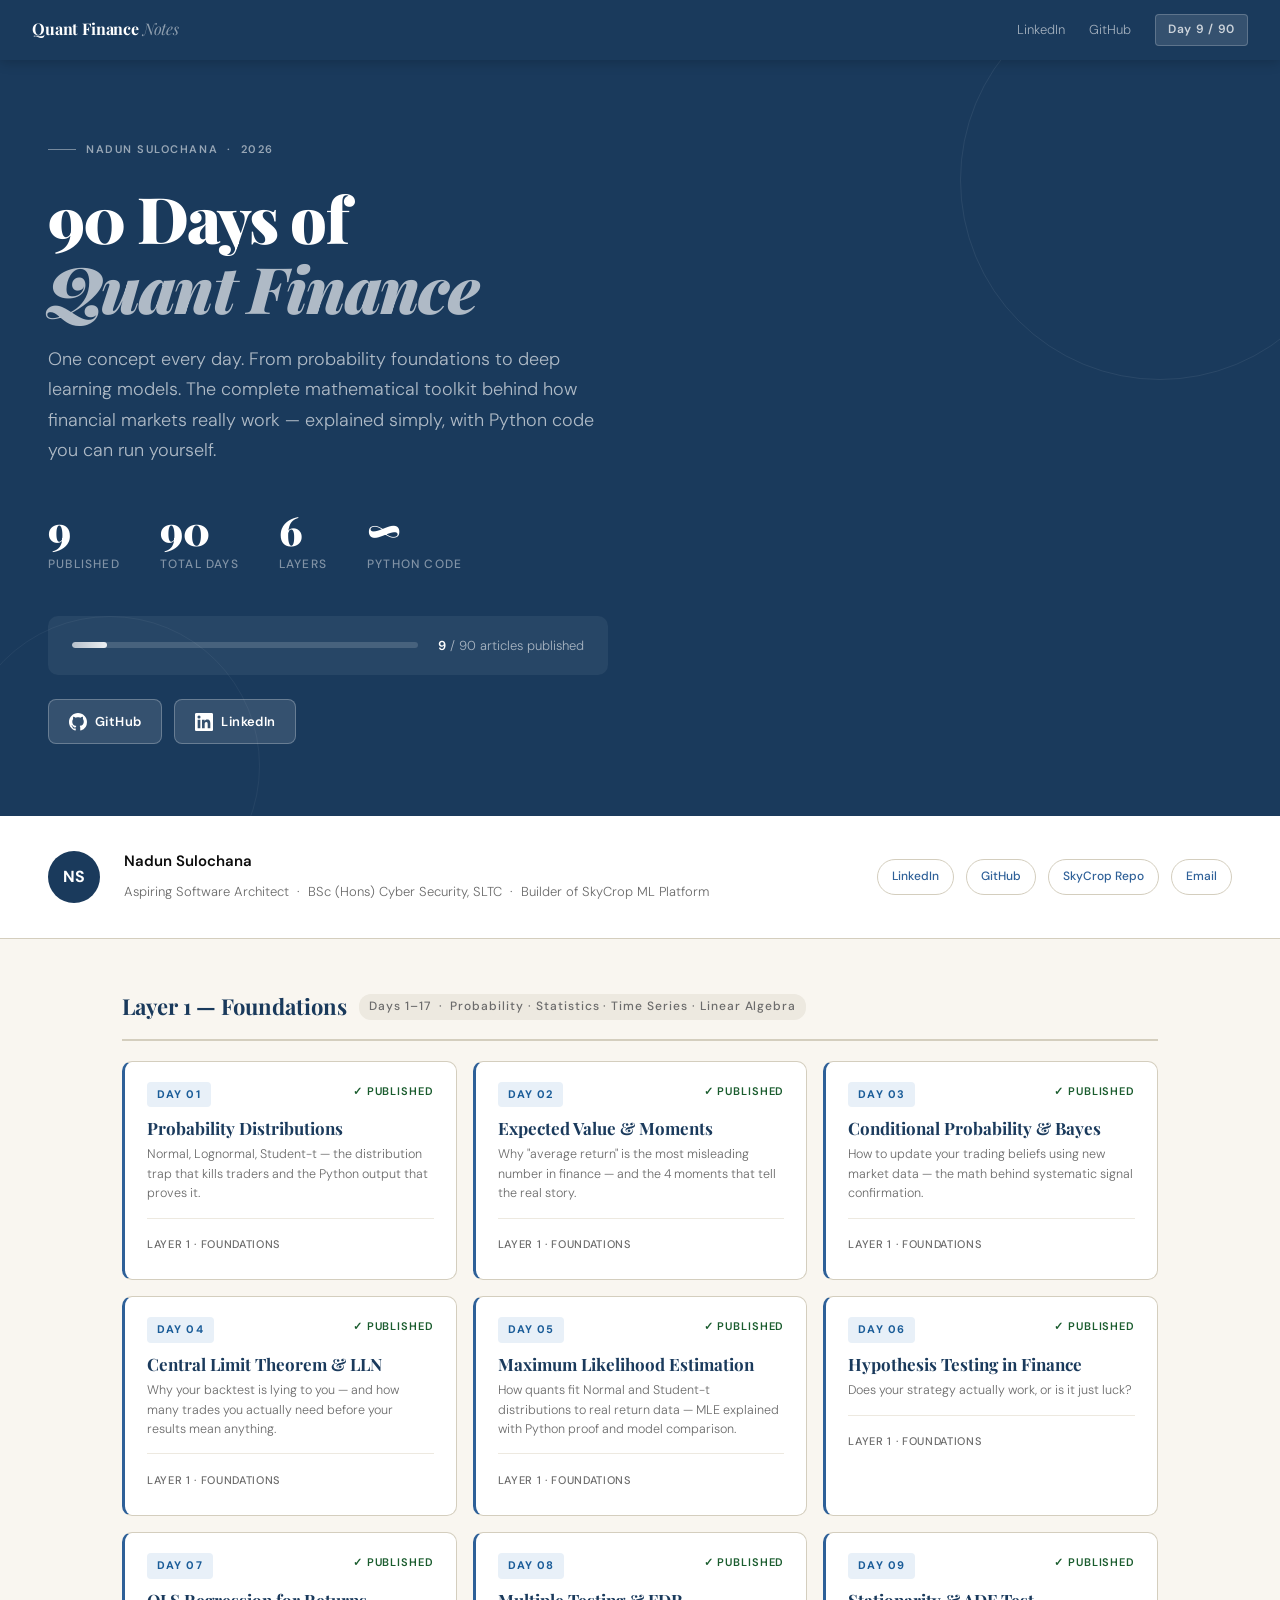
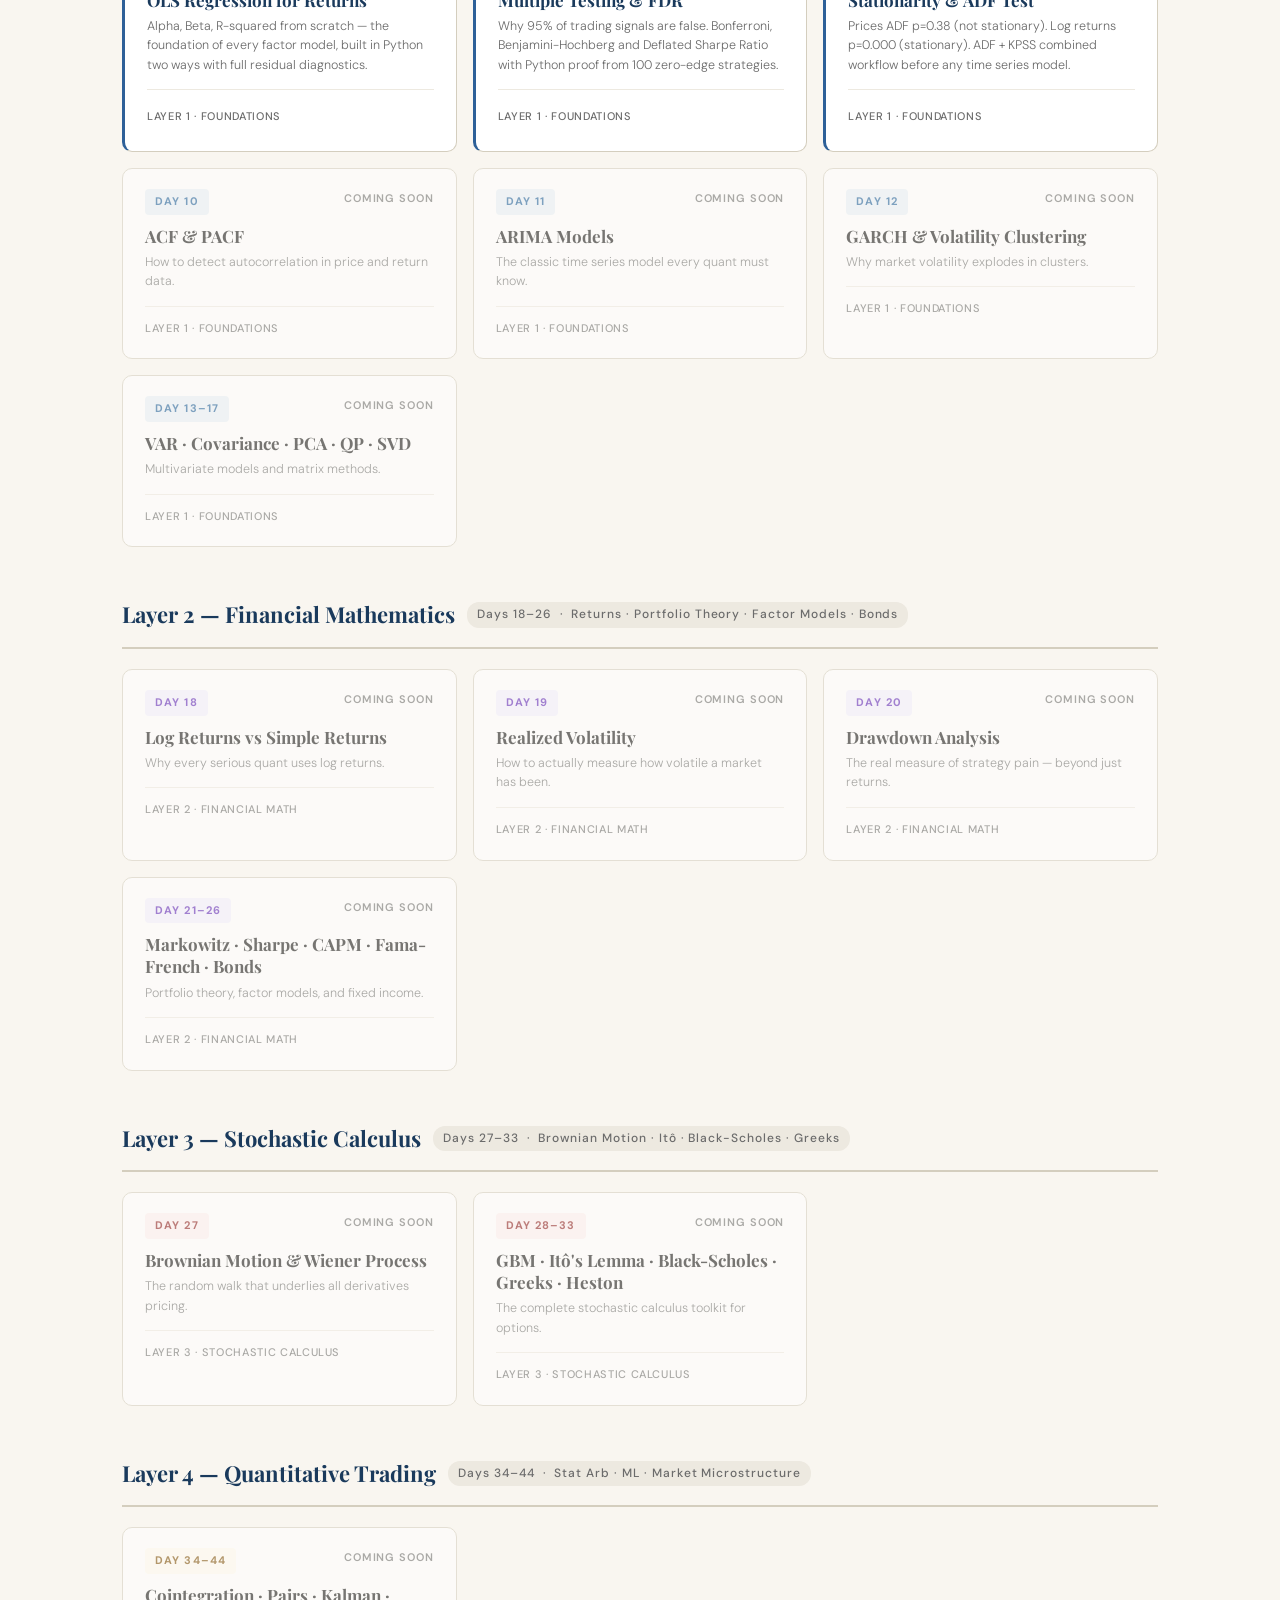
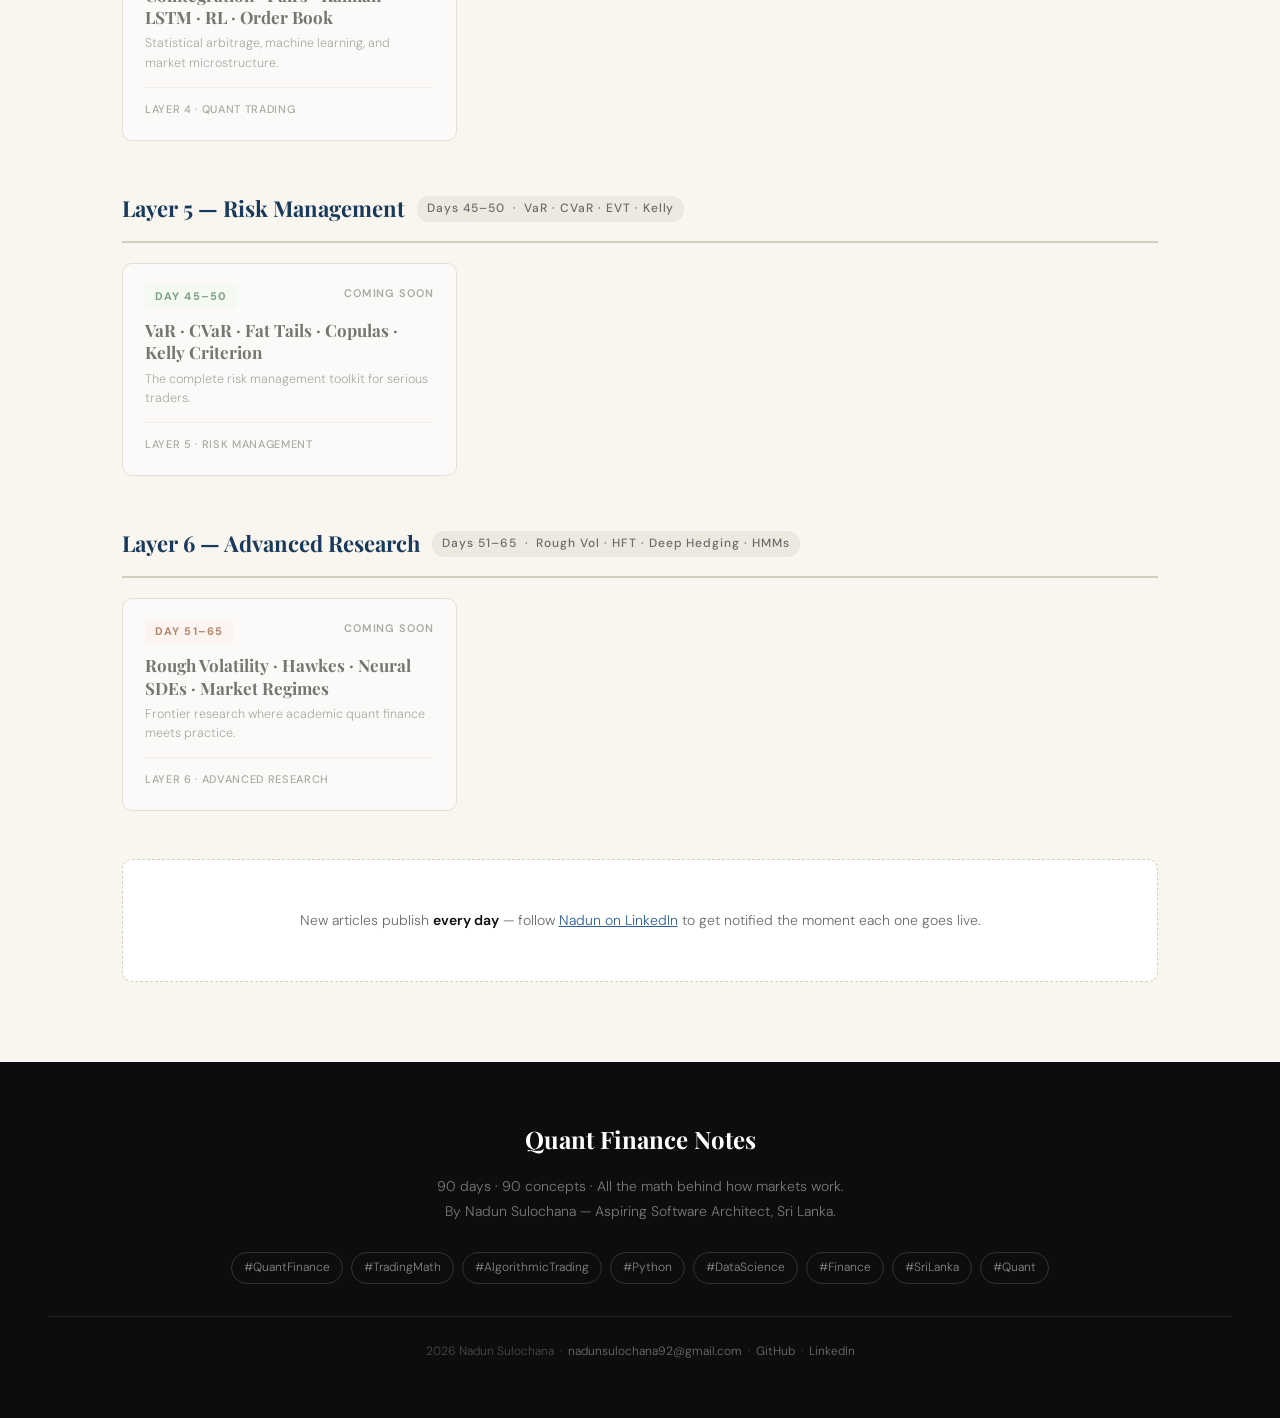
==== commit 4a764ce2: "Add day 09 artical" ====
--- a/index.html
+++ b/index.html
@@ -507,7 +507,7 @@
           >LinkedIn</a
         >
         <a href="https://github.com/ns530" target="_blank">GitHub</a>
-        <span class="nav-badge">Day 8 / 90</span>
+        <span class="nav-badge">Day 9 / 90</span>
       </div>
     </nav>
 
@@ -521,7 +521,7 @@
       </p>
       <div class="hero-stats">
         <div class="hero-stat">
-          <div class="hero-stat-num">8</div>
+          <div class="hero-stat-num">9</div>
           <div class="hero-stat-label">Published</div>
         </div>
         <div class="hero-stat">
@@ -539,10 +539,10 @@
       </div>
       <div class="progress-section">
         <div class="progress-track">
-          <div class="progress-fill" style="width: 8.8%"></div>
+          <div class="progress-fill" style="width: 10%"></div>
         </div>
         <div class="progress-label">
-          <strong>8</strong> / 90 articles published
+          <strong>9</strong> / 90 articles published
         </div>
       </div>
       <div style="display: flex; gap: 12px; margin-top: 24px; flex-wrap: wrap">
@@ -771,19 +771,22 @@
             ><span class="day-card-arrow">→</span>
           </div></a
         >
-        <div class="day-card coming-soon l1">
-          <div class="day-card-top">
+        <a href="day9.html" class="day-card published l1"
+          ><div class="day-card-top">
             <span class="day-num-badge">DAY 09</span
-            ><span class="day-status">Coming soon</span>
+            ><span class="day-status">✓ Published</span>
           </div>
           <div class="day-card-title">Stationarity &amp; ADF Test</div>
           <div class="day-card-desc">
-            Before any time series model — check this first.
-          </div>
-          <div class="day-card-footer">
-            <span class="day-card-layer">Layer 1 · Foundations</span>
-          </div>
-        </div>
+            Prices ADF p=0.38 (not stationary). Log returns p=0.000
+            (stationary). ADF + KPSS combined workflow before any time series
+            model.
+          </div>
+          <div class="day-card-footer">
+            <span class="day-card-layer">Layer 1 · Foundations</span
+            ><span class="day-card-arrow">→</span>
+          </div></a
+        >
         <div class="day-card coming-soon l1">
           <div class="day-card-top">
             <span class="day-num-badge">DAY 10</span
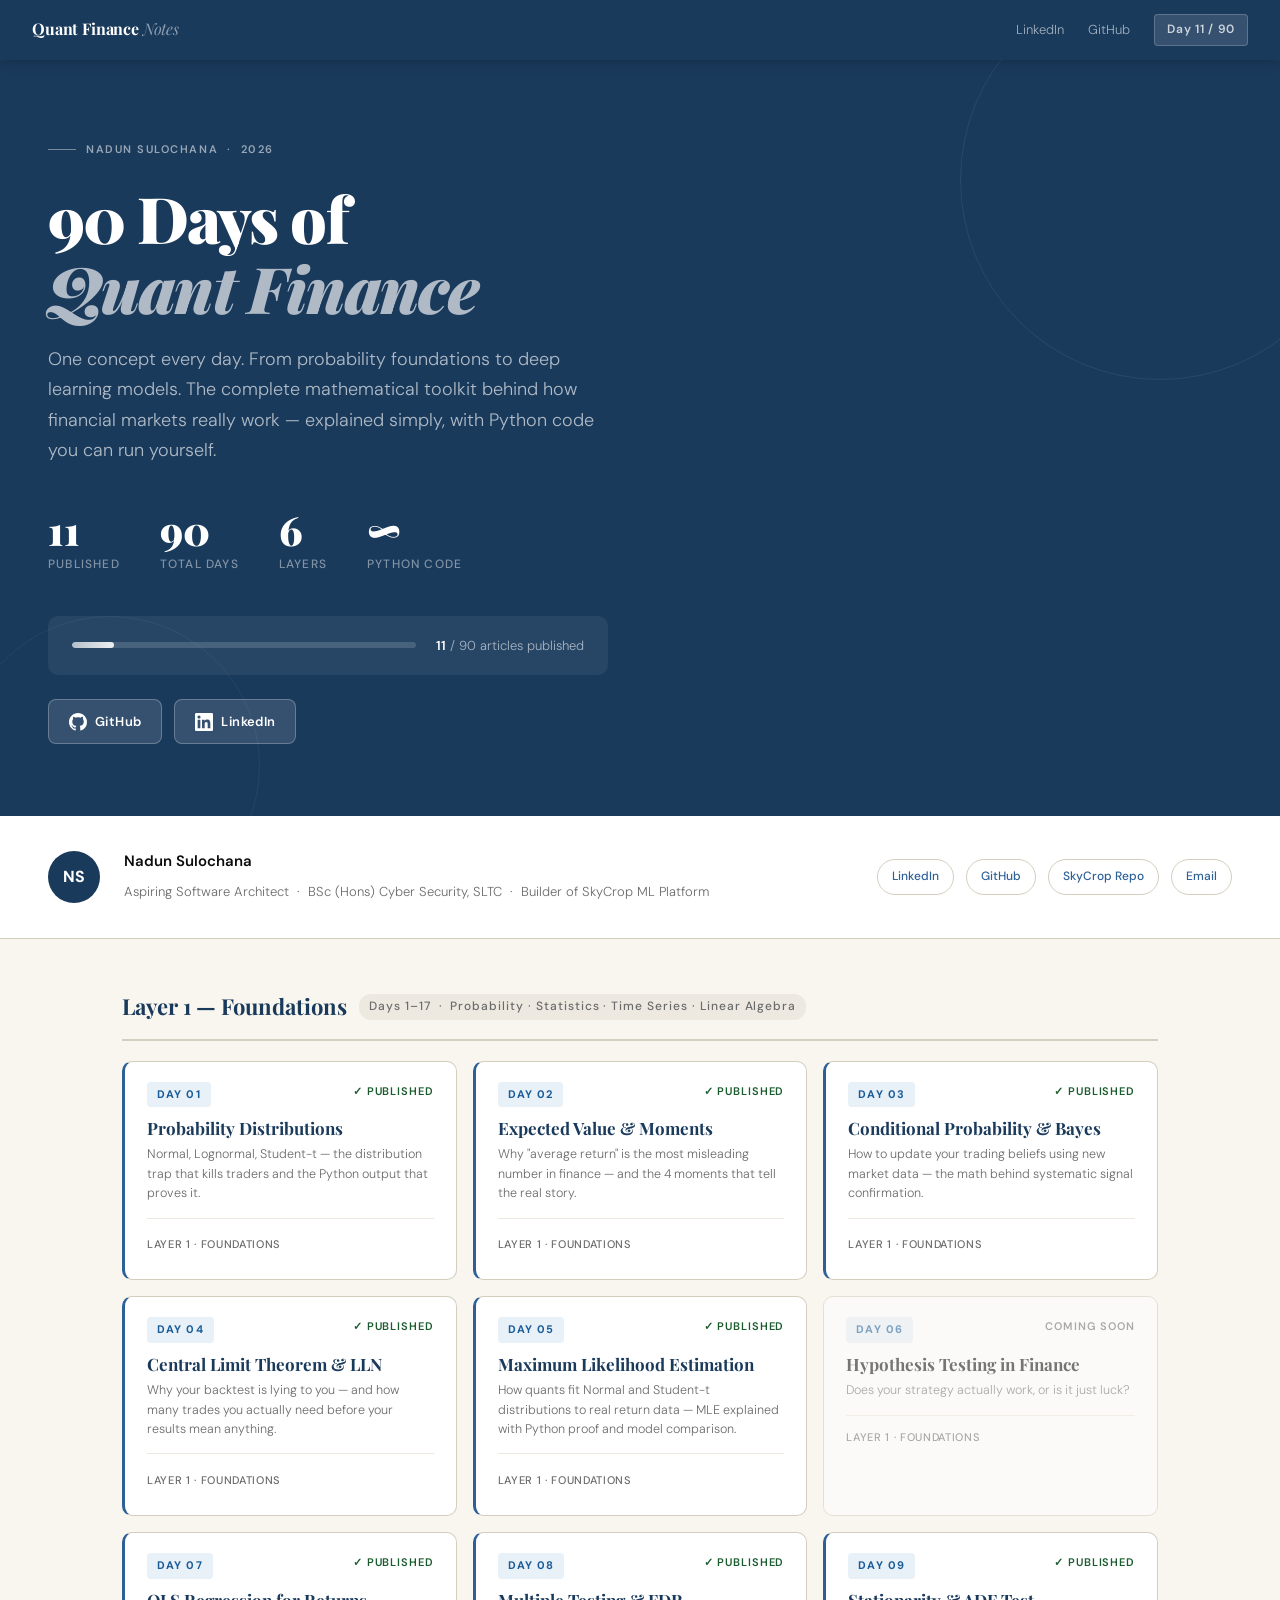
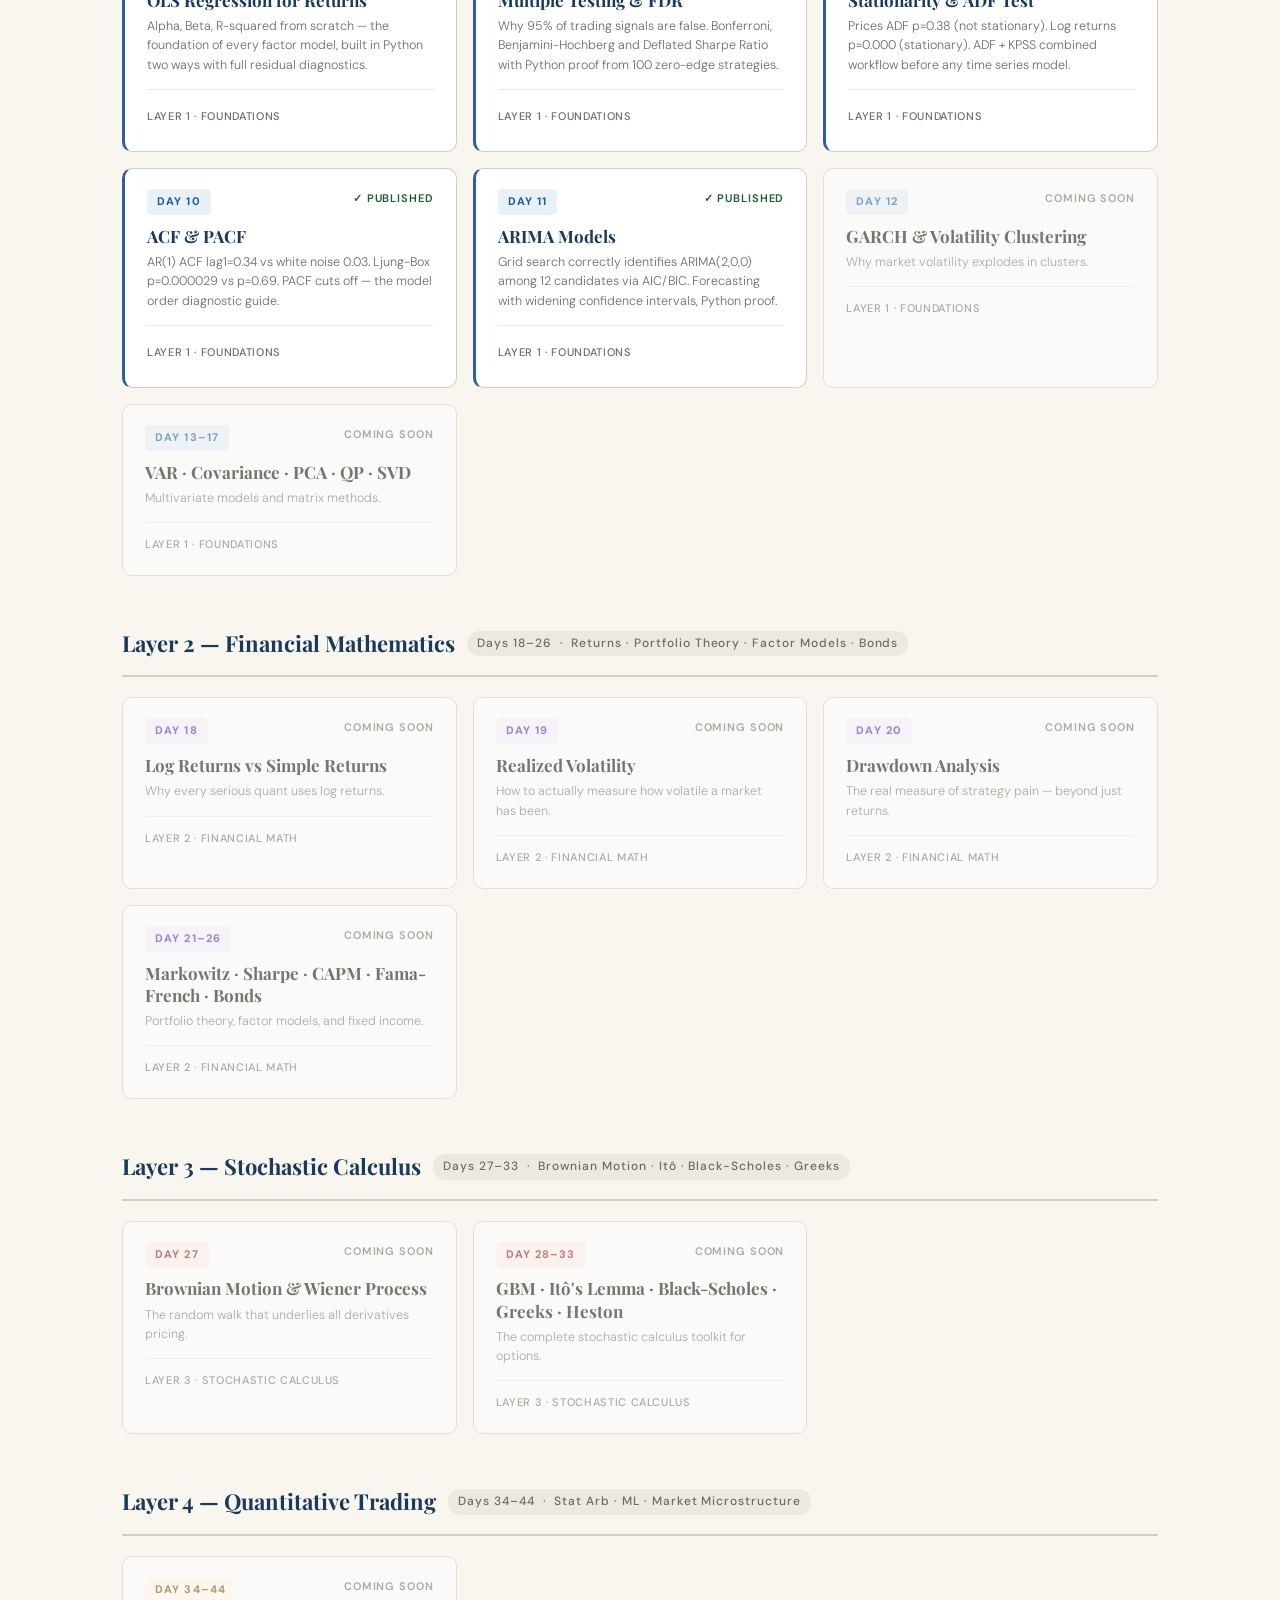
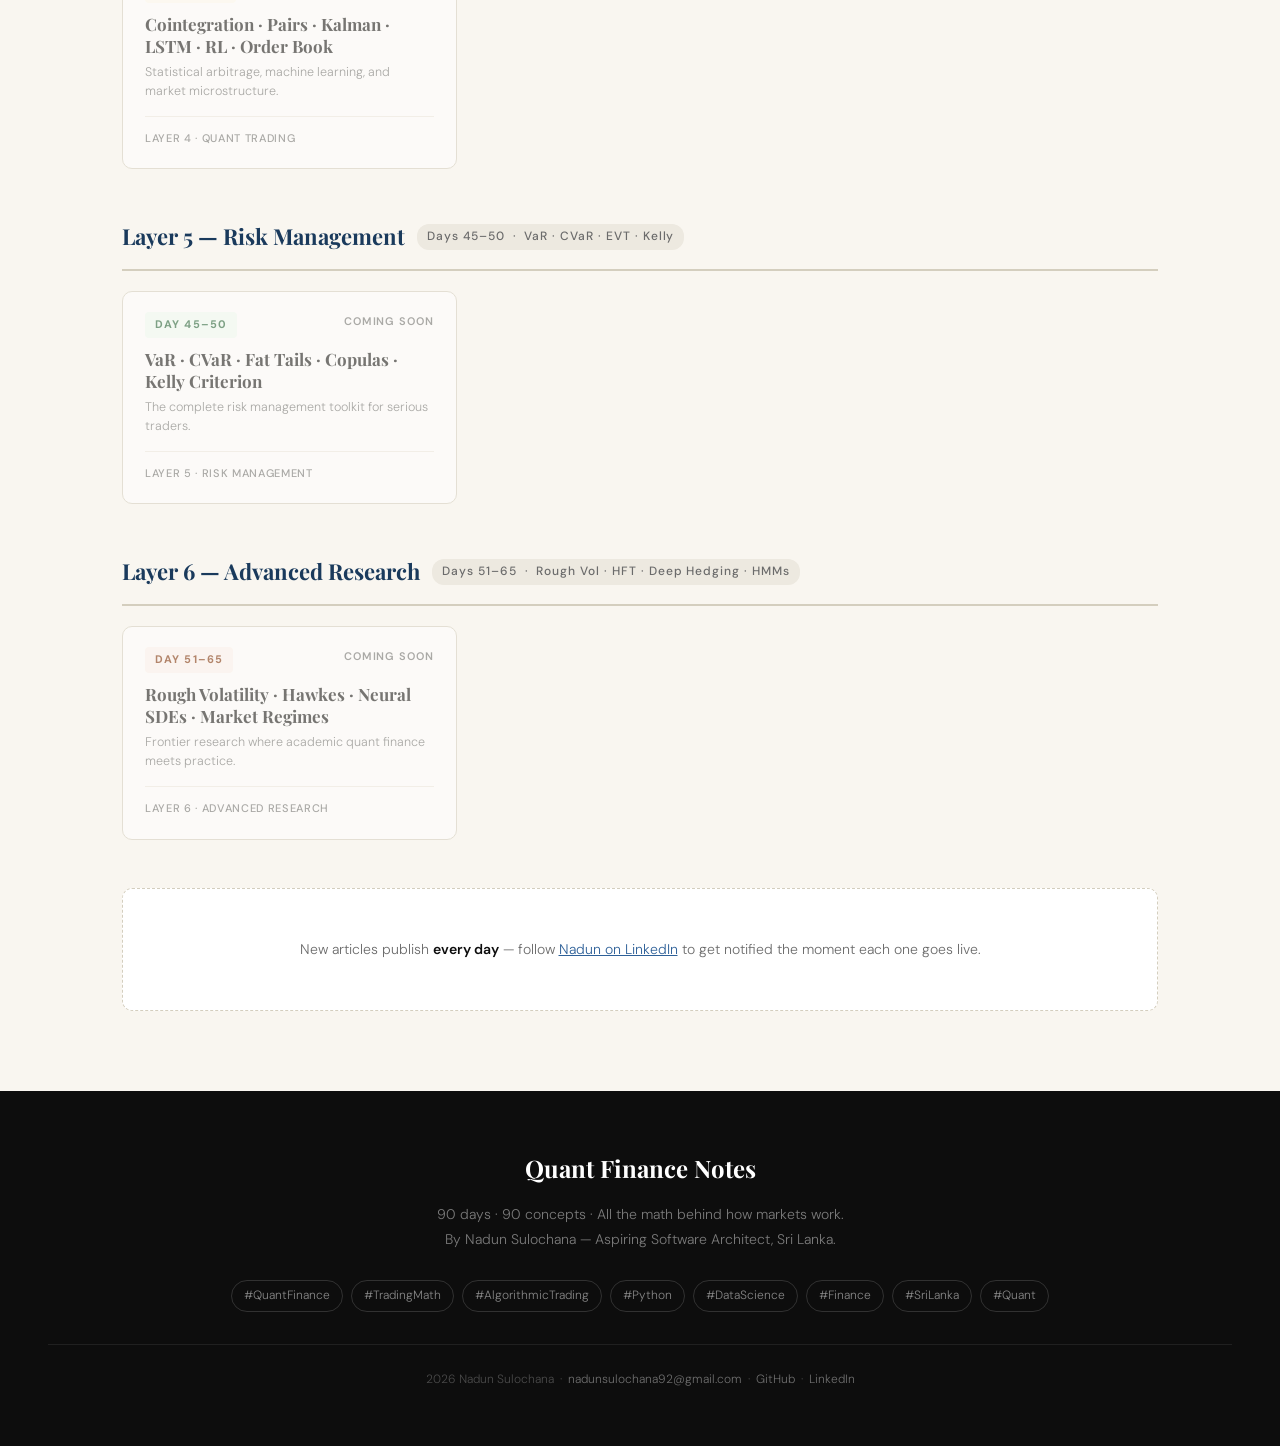
==== commit c5440b27: "Add Day 11 Artical" ====
--- a/index.html
+++ b/index.html
@@ -1,1071 +1,265 @@
-<!doctype html>
+<!DOCTYPE html>
 <html lang="en">
-  <head>
-    <meta charset="UTF-8" />
-    <meta
-      name="google-site-verification"
-      content="SgzPqB0Vckpfji6y3nNSuKVuLHeB-5xwqyW2BR0Zr9g"
-    />
-
-    <meta
-      name="description"
-      content="90-day series breaking down the mathematics behind financial markets — probability, stochastic calculus, ML, and risk management. Python code with real output. By Nadun Sulochana."
-    />
-    <meta
-      name="keywords"
-      content="quant finance, quantitative finance, trading math, Python, machine learning, algorithmic trading, statistics, Sri Lanka"
-    />
-    <meta name="viewport" content="width=device-width, initial-scale=1.0" />
-    <meta
-      name="description"
-      content="90-day series explaining the mathematics behind financial markets — probability, statistics, stochastic calculus, machine learning, and risk management. Python code with real output. Free educational resource by Nadun Sulochana, Sri Lanka."
-    />
-    <meta
-      name="keywords"
-      content="quant finance, quantitative finance, trading math, algorithmic trading, Python finance, machine learning trading, probability distributions, stochastic calculus, Black-Scholes, Bayes theorem, statistics finance, quant trading tutorial, financial mathematics, Nadun Sulochana, Sri Lanka quant"
-    />
-    <meta name="author" content="Nadun Sulochana" />
-    <meta
-      name="robots"
-      content="index, follow, max-snippet:-1, max-image-preview:large, max-video-preview:-1"
-    />
-    <meta name="googlebot" content="index, follow" />
-    <link rel="canonical" href="https://ns530.github.io/quant-finance-notes/" />
-
-    <!-- Open Graph / Facebook / LinkedIn -->
-    <meta property="og:type" content="website" />
-    <meta
-      property="og:url"
-      content="https://ns530.github.io/quant-finance-notes/"
-    />
-    <meta
-      property="og:title"
-      content="Quant Finance Notes — 90 Days of Trading Mathematics | Nadun Sulochana"
-    />
-    <meta
-      property="og:description"
-      content="90-day series explaining the mathematics behind financial markets — probability, statistics, stochastic calculus, machine learning, and risk management. Python code with real output. Free educational resource by Nadun Sulochana, Sri Lanka."
-    />
-    <meta property="og:site_name" content="Quant Finance Notes" />
-    <meta property="og:locale" content="en_US" />
-
-    <!-- Twitter Card -->
-    <meta name="twitter:card" content="summary_large_image" />
-    <meta
-      name="twitter:title"
-      content="Quant Finance Notes — 90 Days of Trading Mathematics | Nadun Sulochana"
-    />
-    <meta
-      name="twitter:description"
-      content="90-day series explaining the mathematics behind financial markets — probability, statistics, stochastic calculus, machine learning, and risk management. Python code with real output. Free educational resource by Nadun Sulochana, Sri Lanka."
-    />
-    <meta name="twitter:creator" content="@ns530" />
-
-    <!-- GEO / AI Citations -->
-    <meta name="citation_author" content="Nadun Sulochana" />
-    <meta
-      name="citation_title"
-      content="Quant Finance Notes — 90 Days of Trading Mathematics | Nadun Sulochana"
-    />
-    <meta
-      name="citation_public_url"
-      content="https://ns530.github.io/quant-finance-notes/"
-    />
-    <meta name="geo.region" content="LK" />
-    <meta name="geo.placename" content="Sri Lanka" />
-
-    <!-- Sitemap reference -->
-    <link
-      rel="sitemap"
-      type="application/xml"
-      href="/quant-finance-notes/sitemap.xml"
-    />
-
-    <!-- JSON-LD Structured Data (SEO + GEO) -->
-    <script type="application/ld+json">
-      {
-        "@context": "https://schema.org",
+<head>
+<meta charset="UTF-8">
+<meta name="google-site-verification" content="SgzPqB0Vckpfji6y3nNSuKVuLHeB-5xwqyW2BR0Zr9g">
+
+<meta name="description" content="90-day series breaking down the mathematics behind financial markets — probability, stochastic calculus, ML, and risk management. Python code with real output. By Nadun Sulochana.">
+<meta name="keywords" content="quant finance, quantitative finance, trading math, Python, machine learning, algorithmic trading, statistics, Sri Lanka">
+<meta name="viewport" content="width=device-width, initial-scale=1.0">
+<meta name="description" content="90-day series explaining the mathematics behind financial markets — probability, statistics, stochastic calculus, machine learning, and risk management. Python code with real output. Free educational resource by Nadun Sulochana, Sri Lanka.">
+<meta name="keywords" content="quant finance, quantitative finance, trading math, algorithmic trading, Python finance, machine learning trading, probability distributions, stochastic calculus, Black-Scholes, Bayes theorem, statistics finance, quant trading tutorial, financial mathematics, Nadun Sulochana, Sri Lanka quant">
+<meta name="author" content="Nadun Sulochana">
+<meta name="robots" content="index, follow, max-snippet:-1, max-image-preview:large, max-video-preview:-1">
+<meta name="googlebot" content="index, follow">
+<link rel="canonical" href="https://ns530.github.io/quant-finance-notes/">
+
+<!-- Open Graph / Facebook / LinkedIn -->
+<meta property="og:type" content="website">
+<meta property="og:url" content="https://ns530.github.io/quant-finance-notes/">
+<meta property="og:title" content="Quant Finance Notes — 90 Days of Trading Mathematics | Nadun Sulochana">
+<meta property="og:description" content="90-day series explaining the mathematics behind financial markets — probability, statistics, stochastic calculus, machine learning, and risk management. Python code with real output. Free educational resource by Nadun Sulochana, Sri Lanka.">
+<meta property="og:site_name" content="Quant Finance Notes">
+<meta property="og:locale" content="en_US">
+
+<!-- Twitter Card -->
+<meta name="twitter:card" content="summary_large_image">
+<meta name="twitter:title" content="Quant Finance Notes — 90 Days of Trading Mathematics | Nadun Sulochana">
+<meta name="twitter:description" content="90-day series explaining the mathematics behind financial markets — probability, statistics, stochastic calculus, machine learning, and risk management. Python code with real output. Free educational resource by Nadun Sulochana, Sri Lanka.">
+<meta name="twitter:creator" content="@ns530">
+
+<!-- GEO / AI Citations -->
+<meta name="citation_author" content="Nadun Sulochana">
+<meta name="citation_title" content="Quant Finance Notes — 90 Days of Trading Mathematics | Nadun Sulochana">
+<meta name="citation_public_url" content="https://ns530.github.io/quant-finance-notes/">
+<meta name="geo.region" content="LK">
+<meta name="geo.placename" content="Sri Lanka">
+
+<!-- Sitemap reference -->
+<link rel="sitemap" type="application/xml" href="/quant-finance-notes/sitemap.xml">
+
+<!-- JSON-LD Structured Data (SEO + GEO) -->
+<script type="application/ld+json">
+    {
+      "@context": "https://schema.org",
+      "@type": "WebSite",
+      "name": "Quant Finance Notes — 90 Days of Trading Mathematics | Nadun Sulochana",
+      "description": "90-day series explaining the mathematics behind financial markets — probability, statistics, stochastic calculus, machine learning, and risk management. Python code with real output. Free educational resource by Nadun Sulochana, Sri Lanka.",
+      "url": "https://ns530.github.io/quant-finance-notes/",
+      "author": {
+        "@type": "Person",
+        "name": "Nadun Sulochana",
+        "url": "https://www.linkedin.com/in/nadun-sulochana-41923029b",
+        "sameAs": [
+          "https://github.com/ns530",
+          "https://www.linkedin.com/in/nadun-sulochana-41923029b",
+          "https://ns530.github.io/quant-finance-notes/"
+        ],
+        "jobTitle": "Aspiring Software Architect",
+        "alumniOf": "Sri Lanka Technological Campus",
+        "knowsAbout": ["Quantitative Finance","Machine Learning","Software Architecture","Python","Cybersecurity"]
+      },
+      "publisher": {
+        "@type": "Person",
+        "name": "Nadun Sulochana"
+      },
+      "inLanguage": "en",
+      "isAccessibleForFree": true,
+      "educationalLevel": "beginner to advanced",
+      "about": ["Quantitative Finance","Trading Mathematics","Python Programming","Machine Learning","Statistics"],
+      "keywords": "quant finance, quantitative finance, trading math, algorithmic trading, Python finance, machine learning trading, probability distributions, stochastic calculus, Black-Scholes, Bayes theorem, statistics finance, quant trading tutorial, financial mathematics, Nadun Sulochana, Sri Lanka quant",
+      "isPartOf": {
         "@type": "WebSite",
-        "name": "Quant Finance Notes — 90 Days of Trading Mathematics | Nadun Sulochana",
-        "description": "90-day series explaining the mathematics behind financial markets — probability, statistics, stochastic calculus, machine learning, and risk management. Python code with real output. Free educational resource by Nadun Sulochana, Sri Lanka.",
-        "url": "https://ns530.github.io/quant-finance-notes/",
-        "author": {
-          "@type": "Person",
-          "name": "Nadun Sulochana",
-          "url": "https://www.linkedin.com/in/nadun-sulochana-41923029b",
-          "sameAs": [
-            "https://github.com/ns530",
-            "https://www.linkedin.com/in/nadun-sulochana-41923029b",
-            "https://ns530.github.io/quant-finance-notes/"
-          ],
-          "jobTitle": "Aspiring Software Architect",
-          "alumniOf": "Sri Lanka Technological Campus",
-          "knowsAbout": [
-            "Quantitative Finance",
-            "Machine Learning",
-            "Software Architecture",
-            "Python",
-            "Cybersecurity"
-          ]
-        },
-        "publisher": {
-          "@type": "Person",
-          "name": "Nadun Sulochana"
-        },
-        "inLanguage": "en",
-        "isAccessibleForFree": true,
-        "educationalLevel": "beginner to advanced",
-        "about": [
-          "Quantitative Finance",
-          "Trading Mathematics",
-          "Python Programming",
-          "Machine Learning",
-          "Statistics"
-        ],
-        "keywords": "quant finance, quantitative finance, trading math, algorithmic trading, Python finance, machine learning trading, probability distributions, stochastic calculus, Black-Scholes, Bayes theorem, statistics finance, quant trading tutorial, financial mathematics, Nadun Sulochana, Sri Lanka quant",
-        "isPartOf": {
-          "@type": "WebSite",
-          "name": "Quant Finance Notes",
-          "url": "https://ns530.github.io/quant-finance-notes/"
-        },
-        "potentialAction": {
-          "@type": "SearchAction",
-          "target": "https://ns530.github.io/quant-finance-notes/?q={search_term_string}",
-          "query-input": "required name=search_term_string"
-        }
-      }
-    </script>
-    <title>90-Day Quant Finance Notes — Nadun Sulochana</title>
-    <link rel="stylesheet" href="style.css" />
-    <style>
-      .home-hero {
-        background: var(--accent);
-        padding: 80px 48px 72px;
-        position: relative;
-        overflow: hidden;
-      }
-      .home-hero::before {
-        content: "";
-        position: absolute;
-        top: -80px;
-        right: -80px;
-        width: 400px;
-        height: 400px;
-        border-radius: 50%;
-        border: 1px solid rgba(255, 255, 255, 0.07);
-      }
-      .home-hero::after {
-        content: "";
-        position: absolute;
-        bottom: -100px;
-        left: -40px;
-        width: 300px;
-        height: 300px;
-        border-radius: 50%;
-        border: 1px solid rgba(255, 255, 255, 0.05);
-      }
-      .home-hero h1 {
-        font-family: "Playfair Display", serif;
-        font-size: clamp(38px, 6vw, 64px);
-        font-weight: 900;
-        color: white;
-        line-height: 1.08;
-        letter-spacing: -0.025em;
-        max-width: 760px;
-        margin-bottom: 22px;
-      }
-      .home-hero h1 em {
-        font-style: italic;
-        color: rgba(255, 255, 255, 0.65);
-      }
-      .home-hero p {
-        font-size: 18px;
-        font-weight: 300;
-        color: rgba(255, 255, 255, 0.65);
-        max-width: 560px;
-        line-height: 1.7;
-        margin-bottom: 44px;
-      }
-      .hero-stats {
-        display: flex;
-        gap: 40px;
-        flex-wrap: wrap;
-        margin-bottom: 40px;
-      }
-      .hero-stat-num {
-        font-family: "Playfair Display", serif;
-        font-size: 40px;
-        font-weight: 900;
-        color: white;
-        line-height: 1;
-        margin-bottom: 4px;
-      }
-      .hero-stat-label {
-        font-size: 12px;
-        font-weight: 500;
-        letter-spacing: 0.1em;
-        text-transform: uppercase;
-        color: rgba(255, 255, 255, 0.45);
-      }
-      .progress-section {
-        background: rgba(255, 255, 255, 0.06);
-        border-radius: 10px;
-        padding: 18px 24px;
-        display: flex;
-        align-items: center;
-        gap: 20px;
-        max-width: 560px;
-      }
-      .progress-track {
-        flex: 1;
-        height: 6px;
-        background: rgba(255, 255, 255, 0.15);
-        border-radius: 3px;
-        overflow: hidden;
-      }
-      .progress-fill {
-        height: 6px;
-        border-radius: 3px;
-        background: linear-gradient(
-          90deg,
-          rgba(255, 255, 255, 0.6),
-          rgba(255, 255, 255, 0.9)
-        );
-      }
-      .progress-label {
-        font-size: 13px;
-        color: rgba(255, 255, 255, 0.6);
-        white-space: nowrap;
-      }
-      .progress-label strong {
-        color: white;
-      }
-      .about-strip {
-        background: white;
-        border-bottom: 1px solid var(--rule);
-        padding: 32px 48px;
-        display: flex;
-        align-items: center;
-        gap: 24px;
-        flex-wrap: wrap;
-      }
-      .about-avatar {
-        width: 52px;
-        height: 52px;
-        border-radius: 50%;
-        background: var(--accent);
-        display: flex;
-        align-items: center;
-        justify-content: center;
-        font-weight: 700;
-        font-size: 16px;
-        color: white;
-        flex-shrink: 0;
-      }
-      .about-text {
-        flex: 1;
-        min-width: 200px;
-      }
-      .about-text strong {
-        display: block;
-        font-size: 15px;
-        font-weight: 600;
-        color: var(--ink);
-      }
-      .about-text span {
-        font-size: 13px;
-        color: var(--ink-muted);
-      }
-      .about-links {
-        display: flex;
-        gap: 12px;
-      }
-      .about-link {
-        font-size: 12px;
-        padding: 6px 14px;
-        border-radius: 20px;
-        border: 1px solid var(--rule);
-        color: var(--accent-mid);
-        text-decoration: none;
-        font-weight: 500;
-      }
-      .about-link:hover {
-        background: var(--accent-lt);
-      }
-      .series-container {
-        max-width: 1100px;
-        margin: 0 auto;
-        padding: 0 32px 80px;
-      }
-      .layer-title {
-        font-family: "Playfair Display", serif;
-        font-size: 22px;
-        font-weight: 700;
-        color: var(--accent);
-        margin: 48px 0 20px;
-        padding-bottom: 12px;
-        border-bottom: 2px solid var(--rule);
-        display: flex;
-        align-items: center;
-        gap: 12px;
-        flex-wrap: wrap;
-      }
-      .layer-count {
-        font-size: 12px;
-        font-weight: 500;
-        letter-spacing: 0.08em;
-        color: var(--ink-muted);
-        font-family: "DM Sans", sans-serif;
-        padding: 2px 10px;
-        border-radius: 12px;
-        background: var(--cream-dark);
-      }
-      .days-grid {
-        display: grid;
-        grid-template-columns: repeat(auto-fill, minmax(300px, 1fr));
-        gap: 16px;
-      }
-      .day-card {
-        background: white;
-        border: 1px solid var(--rule);
-        border-radius: 10px;
-        padding: 20px 22px;
-        text-decoration: none;
-        transition: all 0.2s;
-        display: block;
-        position: relative;
-      }
-      .day-card.published {
-        border-left: 3px solid var(--accent-mid);
-      }
-      .day-card.published:hover {
-        box-shadow: 0 4px 20px rgba(0, 0, 0, 0.1);
-        transform: translateY(-2px);
-        border-color: var(--accent-mid);
-      }
-      .day-card.coming-soon {
-        opacity: 0.55;
-        cursor: default;
-        pointer-events: none;
-      }
-      .day-card-top {
-        display: flex;
-        justify-content: space-between;
-        align-items: flex-start;
-        margin-bottom: 10px;
-      }
-      .day-num-badge {
-        font-size: 11px;
-        font-weight: 700;
-        letter-spacing: 0.1em;
-        padding: 3px 10px;
-        border-radius: 4px;
-      }
-      .day-status {
-        font-size: 11px;
-        font-weight: 600;
-        letter-spacing: 0.08em;
-        text-transform: uppercase;
-      }
-      .published .day-status {
-        color: var(--green);
-      }
-      .coming-soon .day-status {
-        color: var(--ink-muted);
-      }
-      .day-card-title {
-        font-family: "Playfair Display", serif;
-        font-size: 17px;
-        font-weight: 700;
-        line-height: 1.3;
-        margin-bottom: 6px;
-      }
-      .published .day-card-title {
-        color: var(--accent);
-      }
-      .coming-soon .day-card-title {
-        color: var(--ink);
-      }
-      .day-card-desc {
-        font-size: 12.5px;
-        color: var(--ink-muted);
-        line-height: 1.55;
-        margin-bottom: 14px;
-      }
-      .day-card-footer {
-        display: flex;
-        align-items: center;
-        justify-content: space-between;
-        padding-top: 12px;
-        border-top: 1px solid var(--cream-dark);
-      }
-      .day-card-layer {
-        font-size: 11px;
-        font-weight: 500;
-        letter-spacing: 0.06em;
-        text-transform: uppercase;
-        color: var(--ink-muted);
-      }
-      .day-card-arrow {
-        font-size: 16px;
-        color: var(--accent-mid);
-        opacity: 0;
-        transition:
-          opacity 0.2s,
-          transform 0.2s;
-      }
-      .day-card.published:hover .day-card-arrow {
-        opacity: 1;
-        transform: translateX(4px);
-      }
-      .l1 .day-num-badge {
-        background: #e8f0f8;
-        color: #1a5c98;
-      }
-      .l2 .day-num-badge {
-        background: #f3f0ff;
-        color: #5b21b6;
-      }
-      .l3 .day-num-badge {
-        background: #fdf0f0;
-        color: #8b1a1a;
-      }
-      .l4 .day-num-badge {
-        background: #fffbf0;
-        color: #7a4a00;
-      }
-      .l5 .day-num-badge {
-        background: #f0fdf4;
-        color: #1a5c2e;
-      }
-      .l6 .day-num-badge {
-        background: #fdf4f0;
-        color: #7a2a00;
-      }
-      .coming-notice {
-        text-align: center;
-        padding: 48px 32px;
-        background: white;
-        border: 1px dashed var(--rule);
-        border-radius: 10px;
-        margin-top: 48px;
-      }
-      .coming-notice p {
-        margin: 0;
-        font-size: 14px;
-        color: var(--ink-muted);
-      }
-      .site-footer {
-        background: var(--ink);
-        color: white;
-        padding: 56px 48px;
-        text-align: center;
-      }
-      .site-footer .footer-logo {
-        font-family: "Playfair Display", serif;
-        font-size: 24px;
-        font-weight: 700;
-        color: white;
-        margin-bottom: 12px;
-      }
-      .site-footer p {
-        font-size: 14px;
-        color: rgba(255, 255, 255, 0.45);
-        margin-bottom: 28px;
-      }
-      .footer-tags {
-        display: flex;
-        flex-wrap: wrap;
-        gap: 8px;
-        justify-content: center;
-        margin-bottom: 32px;
-      }
-      .footer-tag {
-        font-size: 12px;
-        padding: 4px 12px;
-        border-radius: 20px;
-        border: 1px solid rgba(255, 255, 255, 0.15);
-        color: rgba(255, 255, 255, 0.5);
-      }
-      .site-footer .copy {
-        font-size: 12px;
-        color: rgba(255, 255, 255, 0.25);
-        padding-top: 24px;
-        border-top: 1px solid rgba(255, 255, 255, 0.08);
-      }
-    </style>
-  </head>
-  <body>
-    <nav class="site-nav">
-      <a class="nav-brand" href="index.html"
-        >Quant Finance <span>Notes</span></a
-      >
-      <div class="nav-links">
-        <a
-          href="https://www.linkedin.com/in/nadun-sulochana-41923029b"
-          target="_blank"
-          >LinkedIn</a
-        >
-        <a href="https://github.com/ns530" target="_blank">GitHub</a>
-        <span class="nav-badge">Day 9 / 90</span>
-      </div>
-    </nav>
-
-    <div class="home-hero">
-      <div class="series-tag">Nadun Sulochana &nbsp;·&nbsp; 2026</div>
-      <h1>90 Days of<br /><em>Quant Finance</em></h1>
-      <p>
-        One concept every day. From probability foundations to deep learning
-        models. The complete mathematical toolkit behind how financial markets
-        really work — explained simply, with Python code you can run yourself.
-      </p>
-      <div class="hero-stats">
-        <div class="hero-stat">
-          <div class="hero-stat-num">9</div>
-          <div class="hero-stat-label">Published</div>
-        </div>
-        <div class="hero-stat">
-          <div class="hero-stat-num">90</div>
-          <div class="hero-stat-label">Total Days</div>
-        </div>
-        <div class="hero-stat">
-          <div class="hero-stat-num">6</div>
-          <div class="hero-stat-label">Layers</div>
-        </div>
-        <div class="hero-stat">
-          <div class="hero-stat-num">∞</div>
-          <div class="hero-stat-label">Python code</div>
-        </div>
-      </div>
-      <div class="progress-section">
-        <div class="progress-track">
-          <div class="progress-fill" style="width: 10%"></div>
-        </div>
-        <div class="progress-label">
-          <strong>9</strong> / 90 articles published
-        </div>
-      </div>
-      <div style="display: flex; gap: 12px; margin-top: 24px; flex-wrap: wrap">
-        <a
-          href="https://github.com/ns530"
-          target="_blank"
-          style="
-            display: inline-flex;
-            align-items: center;
-            gap: 8px;
-            background: rgba(255, 255, 255, 0.12);
-            border: 1px solid rgba(255, 255, 255, 0.25);
-            border-radius: 8px;
-            padding: 10px 20px;
-            font-size: 13px;
-            font-weight: 600;
-            color: white;
-            text-decoration: none;
-            letter-spacing: 0.03em;
-          "
-        >
-          <svg
-            width="18"
-            height="18"
-            viewBox="0 0 24 24"
-            fill="white"
-            style="flex-shrink: 0"
-          >
-            <path
-              d="M12 0C5.37 0 0 5.37 0 12c0 5.31 3.435 9.795 8.205 11.385.6.105.825-.255.825-.57 0-.285-.015-1.23-.015-2.235-3.015.555-3.795-.735-4.035-1.41-.135-.345-.72-1.41-1.23-1.695-.42-.225-1.02-.78-.015-.795.945-.015 1.62.87 1.845 1.23 1.08 1.815 2.805 1.305 3.495.99.105-.78.42-1.305.765-1.605-2.67-.3-5.46-1.335-5.46-5.925 0-1.305.465-2.385 1.23-3.225-.12-.3-.54-1.53.12-3.18 0 0 1.005-.315 3.3 1.23.96-.27 1.98-.405 3-.405s2.04.135 3 .405c2.295-1.56 3.3-1.23 3.3-1.23.66 1.65.24 2.88.12 3.18.765.84 1.23 1.905 1.23 3.225 0 4.605-2.805 5.625-5.475 5.925.435.375.81 1.095.81 2.22 0 1.605-.015 2.895-.015 3.3 0 .315.225.69.825.57A12.02 12.02 0 0 0 24 12c0-6.63-5.37-12-12-12z"
-            />
-          </svg>
-          GitHub
-        </a>
-        <a
-          href="https://www.linkedin.com/in/nadun-sulochana-41923029b"
-          target="_blank"
-          style="
-            display: inline-flex;
-            align-items: center;
-            gap: 8px;
-            background: rgba(255, 255, 255, 0.12);
-            border: 1px solid rgba(255, 255, 255, 0.25);
-            border-radius: 8px;
-            padding: 10px 20px;
-            font-size: 13px;
-            font-weight: 600;
-            color: white;
-            text-decoration: none;
-            letter-spacing: 0.03em;
-          "
-        >
-          <svg
-            width="18"
-            height="18"
-            viewBox="0 0 24 24"
-            fill="white"
-            style="flex-shrink: 0"
-          >
-            <path
-              d="M20.447 20.452h-3.554v-5.569c0-1.328-.027-3.037-1.852-3.037-1.853 0-2.136 1.445-2.136 2.939v5.667H9.351V9h3.414v1.561h.046c.477-.9 1.637-1.85 3.37-1.85 3.601 0 4.267 2.37 4.267 5.455v6.286zM5.337 7.433a2.062 2.062 0 0 1-2.063-2.065 2.064 2.064 0 1 1 2.063 2.065zm1.782 13.019H3.555V9h3.564v11.452zM22.225 0H1.771C.792 0 0 .774 0 1.729v20.542C0 23.227.792 24 1.771 24h20.451C23.2 24 24 23.227 24 22.271V1.729C24 .774 23.2 0 22.222 0h.003z"
-            />
-          </svg>
-          LinkedIn
-        </a>
-      </div>
-    </div>
-
-    <div class="about-strip">
-      <div class="about-avatar">NS</div>
-      <div class="about-text">
-        <strong>Nadun Sulochana</strong>
-        <span
-          >Aspiring Software Architect &nbsp;·&nbsp; BSc (Hons) Cyber Security,
-          SLTC &nbsp;·&nbsp; Builder of SkyCrop ML Platform</span
-        >
-      </div>
-      <div class="about-links">
-        <a
-          class="about-link"
-          href="https://www.linkedin.com/in/nadun-sulochana-41923029b"
-          target="_blank"
-          >LinkedIn</a
-        >
-        <a class="about-link" href="https://github.com/ns530" target="_blank"
-          >GitHub</a
-        >
-        <a
-          class="about-link"
-          href="https://github.com/ns530/skycrop"
-          target="_blank"
-          >SkyCrop Repo</a
-        >
-        <a class="about-link" href="mailto:nadunsulochana92@gmail.com">Email</a>
-      </div>
-    </div>
-
-    <div class="series-container">
-      <div class="layer-title">
-        Layer 1 — Foundations
-        <span class="layer-count"
-          >Days 1–17 &nbsp;·&nbsp; Probability · Statistics · Time Series ·
-          Linear Algebra</span
-        >
-      </div>
-      <div class="days-grid">
-        <a href="day1.html" class="day-card published l1">
-          <div class="day-card-top">
-            <span class="day-num-badge">DAY 01</span
-            ><span class="day-status">✓ Published</span>
-          </div>
-          <div class="day-card-title">Probability Distributions</div>
-          <div class="day-card-desc">
-            Normal, Lognormal, Student-t — the distribution trap that kills
-            traders and the Python output that proves it.
-          </div>
-          <div class="day-card-footer">
-            <span class="day-card-layer">Layer 1 · Foundations</span
-            ><span class="day-card-arrow">→</span>
-          </div>
-        </a>
-
-        <a href="day2.html" class="day-card published l1">
-          <div class="day-card-top">
-            <span class="day-num-badge">DAY 02</span
-            ><span class="day-status">✓ Published</span>
-          </div>
-          <div class="day-card-title">Expected Value &amp; Moments</div>
-          <div class="day-card-desc">
-            Why "average return" is the most misleading number in finance — and
-            the 4 moments that tell the real story.
-          </div>
-          <div class="day-card-footer">
-            <span class="day-card-layer">Layer 1 · Foundations</span
-            ><span class="day-card-arrow">→</span>
-          </div>
-        </a>
-
-        <a href="day3.html" class="day-card published l1"
-          ><div class="day-card-top">
-            <span class="day-num-badge">DAY 03</span
-            ><span class="day-status">✓ Published</span>
-          </div>
-          <div class="day-card-title">Conditional Probability &amp; Bayes</div>
-          <div class="day-card-desc">
-            How to update your trading beliefs using new market data — the math
-            behind systematic signal confirmation.
-          </div>
-          <div class="day-card-footer">
-            <span class="day-card-layer">Layer 1 · Foundations</span
-            ><span class="day-card-arrow">→</span>
-          </div></a
-        >
-        <a href="day4.html" class="day-card published l1"
-          ><div class="day-card-top">
-            <span class="day-num-badge">DAY 04</span
-            ><span class="day-status">✓ Published</span>
-          </div>
-          <div class="day-card-title">Central Limit Theorem &amp; LLN</div>
-          <div class="day-card-desc">
-            Why your backtest is lying to you — and how many trades you actually
-            need before your results mean anything.
-          </div>
-          <div class="day-card-footer">
-            <span class="day-card-layer">Layer 1 · Foundations</span
-            ><span class="day-card-arrow">→</span>
-          </div></a
-        >
-        <a href="day5.html" class="day-card published l1"
-          ><div class="day-card-top">
-            <span class="day-num-badge">DAY 05</span
-            ><span class="day-status">✓ Published</span>
-          </div>
-          <div class="day-card-title">Maximum Likelihood Estimation</div>
-          <div class="day-card-desc">
-            How quants fit Normal and Student-t distributions to real return
-            data — MLE explained with Python proof and model comparison.
-          </div>
-          <div class="day-card-footer">
-            <span class="day-card-layer">Layer 1 · Foundations</span
-            ><span class="day-card-arrow">→</span>
-          </div></a
-        >
-        <a href="day6.html" class="day-card published l1">
-          <div class="day-card-top">
-            <span class="day-num-badge">DAY 06</span>
-            <span class="day-status">✓ Published</span>
-          </div>
-          <div class="day-card-title">Hypothesis Testing in Finance</div>
-          <div class="day-card-desc">
-            Does your strategy actually work, or is it just luck?
-          </div>
-          <div class="day-card-footer">
-            <span class="day-card-layer">Layer 1 · Foundations</span>
-            <span class="day-card-arrow">→</span>
-          </div>
-        </a>
-        <a href="day7.html" class="day-card published l1"
-          ><div class="day-card-top">
-            <span class="day-num-badge">DAY 07</span
-            ><span class="day-status">✓ Published</span>
-          </div>
-          <div class="day-card-title">OLS Regression for Returns</div>
-          <div class="day-card-desc">
-            Alpha, Beta, R-squared from scratch — the foundation of every factor
-            model, built in Python two ways with full residual diagnostics.
-          </div>
-          <div class="day-card-footer">
-            <span class="day-card-layer">Layer 1 · Foundations</span
-            ><span class="day-card-arrow">→</span>
-          </div></a
-        >
-        <a href="day8.html" class="day-card published l1"
-          ><div class="day-card-top">
-            <span class="day-num-badge">DAY 08</span
-            ><span class="day-status">✓ Published</span>
-          </div>
-          <div class="day-card-title">Multiple Testing &amp; FDR</div>
-          <div class="day-card-desc">
-            Why 95% of trading signals are false. Bonferroni, Benjamini-Hochberg
-            and Deflated Sharpe Ratio with Python proof from 100 zero-edge
-            strategies.
-          </div>
-          <div class="day-card-footer">
-            <span class="day-card-layer">Layer 1 · Foundations</span
-            ><span class="day-card-arrow">→</span>
-          </div></a
-        >
-        <a href="day9.html" class="day-card published l1"
-          ><div class="day-card-top">
-            <span class="day-num-badge">DAY 09</span
-            ><span class="day-status">✓ Published</span>
-          </div>
-          <div class="day-card-title">Stationarity &amp; ADF Test</div>
-          <div class="day-card-desc">
-            Prices ADF p=0.38 (not stationary). Log returns p=0.000
-            (stationary). ADF + KPSS combined workflow before any time series
-            model.
-          </div>
-          <div class="day-card-footer">
-            <span class="day-card-layer">Layer 1 · Foundations</span
-            ><span class="day-card-arrow">→</span>
-          </div></a
-        >
-        <div class="day-card coming-soon l1">
-          <div class="day-card-top">
-            <span class="day-num-badge">DAY 10</span
-            ><span class="day-status">Coming soon</span>
-          </div>
-          <div class="day-card-title">ACF &amp; PACF</div>
-          <div class="day-card-desc">
-            How to detect autocorrelation in price and return data.
-          </div>
-          <div class="day-card-footer">
-            <span class="day-card-layer">Layer 1 · Foundations</span>
-          </div>
-        </div>
-        <div class="day-card coming-soon l1">
-          <div class="day-card-top">
-            <span class="day-num-badge">DAY 11</span
-            ><span class="day-status">Coming soon</span>
-          </div>
-          <div class="day-card-title">ARIMA Models</div>
-          <div class="day-card-desc">
-            The classic time series model every quant must know.
-          </div>
-          <div class="day-card-footer">
-            <span class="day-card-layer">Layer 1 · Foundations</span>
-          </div>
-        </div>
-        <div class="day-card coming-soon l1">
-          <div class="day-card-top">
-            <span class="day-num-badge">DAY 12</span
-            ><span class="day-status">Coming soon</span>
-          </div>
-          <div class="day-card-title">GARCH &amp; Volatility Clustering</div>
-          <div class="day-card-desc">
-            Why market volatility explodes in clusters.
-          </div>
-          <div class="day-card-footer">
-            <span class="day-card-layer">Layer 1 · Foundations</span>
-          </div>
-        </div>
-        <div class="day-card coming-soon l1">
-          <div class="day-card-top">
-            <span class="day-num-badge">DAY 13–17</span
-            ><span class="day-status">Coming soon</span>
-          </div>
-          <div class="day-card-title">VAR · Covariance · PCA · QP · SVD</div>
-          <div class="day-card-desc">
-            Multivariate models and matrix methods.
-          </div>
-          <div class="day-card-footer">
-            <span class="day-card-layer">Layer 1 · Foundations</span>
-          </div>
-        </div>
-      </div>
-
-      <div class="layer-title">
-        Layer 2 — Financial Mathematics
-        <span class="layer-count"
-          >Days 18–26 &nbsp;·&nbsp; Returns · Portfolio Theory · Factor Models ·
-          Bonds</span
-        >
-      </div>
-      <div class="days-grid">
-        <div class="day-card coming-soon l2">
-          <div class="day-card-top">
-            <span class="day-num-badge">DAY 18</span
-            ><span class="day-status">Coming soon</span>
-          </div>
-          <div class="day-card-title">Log Returns vs Simple Returns</div>
-          <div class="day-card-desc">
-            Why every serious quant uses log returns.
-          </div>
-          <div class="day-card-footer">
-            <span class="day-card-layer">Layer 2 · Financial Math</span>
-          </div>
-        </div>
-        <div class="day-card coming-soon l2">
-          <div class="day-card-top">
-            <span class="day-num-badge">DAY 19</span
-            ><span class="day-status">Coming soon</span>
-          </div>
-          <div class="day-card-title">Realized Volatility</div>
-          <div class="day-card-desc">
-            How to actually measure how volatile a market has been.
-          </div>
-          <div class="day-card-footer">
-            <span class="day-card-layer">Layer 2 · Financial Math</span>
-          </div>
-        </div>
-        <div class="day-card coming-soon l2">
-          <div class="day-card-top">
-            <span class="day-num-badge">DAY 20</span
-            ><span class="day-status">Coming soon</span>
-          </div>
-          <div class="day-card-title">Drawdown Analysis</div>
-          <div class="day-card-desc">
-            The real measure of strategy pain — beyond just returns.
-          </div>
-          <div class="day-card-footer">
-            <span class="day-card-layer">Layer 2 · Financial Math</span>
-          </div>
-        </div>
-        <div class="day-card coming-soon l2">
-          <div class="day-card-top">
-            <span class="day-num-badge">DAY 21–26</span
-            ><span class="day-status">Coming soon</span>
-          </div>
-          <div class="day-card-title">
-            Markowitz · Sharpe · CAPM · Fama-French · Bonds
-          </div>
-          <div class="day-card-desc">
-            Portfolio theory, factor models, and fixed income.
-          </div>
-          <div class="day-card-footer">
-            <span class="day-card-layer">Layer 2 · Financial Math</span>
-          </div>
-        </div>
-      </div>
-
-      <div class="layer-title">
-        Layer 3 — Stochastic Calculus
-        <span class="layer-count"
-          >Days 27–33 &nbsp;·&nbsp; Brownian Motion · Itô · Black-Scholes ·
-          Greeks</span
-        >
-      </div>
-      <div class="days-grid">
-        <div class="day-card coming-soon l3">
-          <div class="day-card-top">
-            <span class="day-num-badge">DAY 27</span
-            ><span class="day-status">Coming soon</span>
-          </div>
-          <div class="day-card-title">Brownian Motion &amp; Wiener Process</div>
-          <div class="day-card-desc">
-            The random walk that underlies all derivatives pricing.
-          </div>
-          <div class="day-card-footer">
-            <span class="day-card-layer">Layer 3 · Stochastic Calculus</span>
-          </div>
-        </div>
-        <div class="day-card coming-soon l3">
-          <div class="day-card-top">
-            <span class="day-num-badge">DAY 28–33</span
-            ><span class="day-status">Coming soon</span>
-          </div>
-          <div class="day-card-title">
-            GBM · Itô's Lemma · Black-Scholes · Greeks · Heston
-          </div>
-          <div class="day-card-desc">
-            The complete stochastic calculus toolkit for options.
-          </div>
-          <div class="day-card-footer">
-            <span class="day-card-layer">Layer 3 · Stochastic Calculus</span>
-          </div>
-        </div>
-      </div>
-
-      <div class="layer-title">
-        Layer 4 — Quantitative Trading
-        <span class="layer-count"
-          >Days 34–44 &nbsp;·&nbsp; Stat Arb · ML · Market Microstructure</span
-        >
-      </div>
-      <div class="days-grid">
-        <div class="day-card coming-soon l4">
-          <div class="day-card-top">
-            <span class="day-num-badge">DAY 34–44</span
-            ><span class="day-status">Coming soon</span>
-          </div>
-          <div class="day-card-title">
-            Cointegration · Pairs · Kalman · LSTM · RL · Order Book
-          </div>
-          <div class="day-card-desc">
-            Statistical arbitrage, machine learning, and market microstructure.
-          </div>
-          <div class="day-card-footer">
-            <span class="day-card-layer">Layer 4 · Quant Trading</span>
-          </div>
-        </div>
-      </div>
-
-      <div class="layer-title">
-        Layer 5 — Risk Management
-        <span class="layer-count"
-          >Days 45–50 &nbsp;·&nbsp; VaR · CVaR · EVT · Kelly</span
-        >
-      </div>
-      <div class="days-grid">
-        <div class="day-card coming-soon l5">
-          <div class="day-card-top">
-            <span class="day-num-badge">DAY 45–50</span
-            ><span class="day-status">Coming soon</span>
-          </div>
-          <div class="day-card-title">
-            VaR · CVaR · Fat Tails · Copulas · Kelly Criterion
-          </div>
-          <div class="day-card-desc">
-            The complete risk management toolkit for serious traders.
-          </div>
-          <div class="day-card-footer">
-            <span class="day-card-layer">Layer 5 · Risk Management</span>
-          </div>
-        </div>
-      </div>
-
-      <div class="layer-title">
-        Layer 6 — Advanced Research
-        <span class="layer-count"
-          >Days 51–65 &nbsp;·&nbsp; Rough Vol · HFT · Deep Hedging · HMMs</span
-        >
-      </div>
-      <div class="days-grid">
-        <div class="day-card coming-soon l6">
-          <div class="day-card-top">
-            <span class="day-num-badge">DAY 51–65</span
-            ><span class="day-status">Coming soon</span>
-          </div>
-          <div class="day-card-title">
-            Rough Volatility · Hawkes · Neural SDEs · Market Regimes
-          </div>
-          <div class="day-card-desc">
-            Frontier research where academic quant finance meets practice.
-          </div>
-          <div class="day-card-footer">
-            <span class="day-card-layer">Layer 6 · Advanced Research</span>
-          </div>
-        </div>
-      </div>
-
-      <div class="coming-notice">
-        <p>
-          New articles publish <strong>every day</strong> — follow
-          <a
-            href="https://www.linkedin.com/in/nadun-sulochana-41923029b"
-            style="color: var(--accent-mid)"
-            >Nadun on LinkedIn</a
-          >
-          to get notified the moment each one goes live.
-        </p>
-      </div>
-    </div>
-
-    <footer class="site-footer">
-      <div class="footer-logo">Quant Finance Notes</div>
-      <p>
-        90 days · 90 concepts · All the math behind how markets work.<br />By
-        Nadun Sulochana — Aspiring Software Architect, Sri Lanka.
-      </p>
-      <div class="footer-tags">
-        <span class="footer-tag">#QuantFinance</span
-        ><span class="footer-tag">#TradingMath</span
-        ><span class="footer-tag">#AlgorithmicTrading</span
-        ><span class="footer-tag">#Python</span
-        ><span class="footer-tag">#DataScience</span
-        ><span class="footer-tag">#Finance</span
-        ><span class="footer-tag">#SriLanka</span
-        ><span class="footer-tag">#Quant</span>
-      </div>
-      <div class="copy">
-        2026 Nadun Sulochana &nbsp;·&nbsp;
-        <a
-          href="mailto:nadunsulochana92@gmail.com"
-          style="color: rgba(255, 255, 255, 0.4); text-decoration: none"
-          >nadunsulochana92@gmail.com</a
-        >
-        &nbsp;·&nbsp;
-        <a
-          href="https://github.com/ns530"
-          target="_blank"
-          style="color: rgba(255, 255, 255, 0.4); text-decoration: none"
-          >GitHub</a
-        >
-        &nbsp;·&nbsp;
-        <a
-          href="https://www.linkedin.com/in/nadun-sulochana-41923029b"
-          target="_blank"
-          style="color: rgba(255, 255, 255, 0.4); text-decoration: none"
-          >LinkedIn</a
-        >
-      </div>
-    </footer>
-  </body>
+        "name": "Quant Finance Notes",
+        "url": "https://ns530.github.io/quant-finance-notes/"
+      },"potentialAction":{"@type":"SearchAction","target":"https://ns530.github.io/quant-finance-notes/?q={search_term_string}","query-input":"required name=search_term_string"}
+    }
+</script>
+<title>90-Day Quant Finance Notes — Nadun Sulochana</title>
+<link rel="stylesheet" href="style.css">
+<style>
+.home-hero{background:var(--accent);padding:80px 48px 72px;position:relative;overflow:hidden;}
+.home-hero::before{content:'';position:absolute;top:-80px;right:-80px;width:400px;height:400px;border-radius:50%;border:1px solid rgba(255,255,255,0.07);}
+.home-hero::after{content:'';position:absolute;bottom:-100px;left:-40px;width:300px;height:300px;border-radius:50%;border:1px solid rgba(255,255,255,0.05);}
+.home-hero h1{font-family:'Playfair Display',serif;font-size:clamp(38px,6vw,64px);font-weight:900;color:white;line-height:1.08;letter-spacing:-0.025em;max-width:760px;margin-bottom:22px;}
+.home-hero h1 em{font-style:italic;color:rgba(255,255,255,0.65);}
+.home-hero p{font-size:18px;font-weight:300;color:rgba(255,255,255,0.65);max-width:560px;line-height:1.7;margin-bottom:44px;}
+.hero-stats{display:flex;gap:40px;flex-wrap:wrap;margin-bottom:40px;}
+.hero-stat-num{font-family:'Playfair Display',serif;font-size:40px;font-weight:900;color:white;line-height:1;margin-bottom:4px;}
+.hero-stat-label{font-size:12px;font-weight:500;letter-spacing:0.1em;text-transform:uppercase;color:rgba(255,255,255,0.45);}
+.progress-section{background:rgba(255,255,255,0.06);border-radius:10px;padding:18px 24px;display:flex;align-items:center;gap:20px;max-width:560px;}
+.progress-track{flex:1;height:6px;background:rgba(255,255,255,0.15);border-radius:3px;overflow:hidden;}
+.progress-fill{height:6px;border-radius:3px;background:linear-gradient(90deg,rgba(255,255,255,0.6),rgba(255,255,255,0.9));}
+.progress-label{font-size:13px;color:rgba(255,255,255,0.6);white-space:nowrap;}
+.progress-label strong{color:white;}
+.about-strip{background:white;border-bottom:1px solid var(--rule);padding:32px 48px;display:flex;align-items:center;gap:24px;flex-wrap:wrap;}
+.about-avatar{width:52px;height:52px;border-radius:50%;background:var(--accent);display:flex;align-items:center;justify-content:center;font-weight:700;font-size:16px;color:white;flex-shrink:0;}
+.about-text{flex:1;min-width:200px;}
+.about-text strong{display:block;font-size:15px;font-weight:600;color:var(--ink);}
+.about-text span{font-size:13px;color:var(--ink-muted);}
+.about-links{display:flex;gap:12px;}
+.about-link{font-size:12px;padding:6px 14px;border-radius:20px;border:1px solid var(--rule);color:var(--accent-mid);text-decoration:none;font-weight:500;}
+.about-link:hover{background:var(--accent-lt);}
+.series-container{max-width:1100px;margin:0 auto;padding:0 32px 80px;}
+.layer-title{font-family:'Playfair Display',serif;font-size:22px;font-weight:700;color:var(--accent);margin:48px 0 20px;padding-bottom:12px;border-bottom:2px solid var(--rule);display:flex;align-items:center;gap:12px;flex-wrap:wrap;}
+.layer-count{font-size:12px;font-weight:500;letter-spacing:0.08em;color:var(--ink-muted);font-family:'DM Sans',sans-serif;padding:2px 10px;border-radius:12px;background:var(--cream-dark);}
+.days-grid{display:grid;grid-template-columns:repeat(auto-fill,minmax(300px,1fr));gap:16px;}
+.day-card{background:white;border:1px solid var(--rule);border-radius:10px;padding:20px 22px;text-decoration:none;transition:all 0.2s;display:block;position:relative;}
+.day-card.published{border-left:3px solid var(--accent-mid);}
+.day-card.published:hover{box-shadow:0 4px 20px rgba(0,0,0,0.1);transform:translateY(-2px);border-color:var(--accent-mid);}
+.day-card.coming-soon{opacity:0.55;cursor:default;pointer-events:none;}
+.day-card-top{display:flex;justify-content:space-between;align-items:flex-start;margin-bottom:10px;}
+.day-num-badge{font-size:11px;font-weight:700;letter-spacing:0.1em;padding:3px 10px;border-radius:4px;}
+.day-status{font-size:11px;font-weight:600;letter-spacing:0.08em;text-transform:uppercase;}
+.published .day-status{color:var(--green);}
+.coming-soon .day-status{color:var(--ink-muted);}
+.day-card-title{font-family:'Playfair Display',serif;font-size:17px;font-weight:700;line-height:1.3;margin-bottom:6px;}
+.published .day-card-title{color:var(--accent);}
+.coming-soon .day-card-title{color:var(--ink);}
+.day-card-desc{font-size:12.5px;color:var(--ink-muted);line-height:1.55;margin-bottom:14px;}
+.day-card-footer{display:flex;align-items:center;justify-content:space-between;padding-top:12px;border-top:1px solid var(--cream-dark);}
+.day-card-layer{font-size:11px;font-weight:500;letter-spacing:0.06em;text-transform:uppercase;color:var(--ink-muted);}
+.day-card-arrow{font-size:16px;color:var(--accent-mid);opacity:0;transition:opacity 0.2s,transform 0.2s;}
+.day-card.published:hover .day-card-arrow{opacity:1;transform:translateX(4px);}
+.l1 .day-num-badge{background:#E8F0F8;color:#1A5C98;}
+.l2 .day-num-badge{background:#F3F0FF;color:#5B21B6;}
+.l3 .day-num-badge{background:#FDF0F0;color:#8B1A1A;}
+.l4 .day-num-badge{background:#FFFBF0;color:#7A4A00;}
+.l5 .day-num-badge{background:#F0FDF4;color:#1A5C2E;}
+.l6 .day-num-badge{background:#FDF4F0;color:#7A2A00;}
+.coming-notice{text-align:center;padding:48px 32px;background:white;border:1px dashed var(--rule);border-radius:10px;margin-top:48px;}
+.coming-notice p{margin:0;font-size:14px;color:var(--ink-muted);}
+.site-footer{background:var(--ink);color:white;padding:56px 48px;text-align:center;}
+.site-footer .footer-logo{font-family:'Playfair Display',serif;font-size:24px;font-weight:700;color:white;margin-bottom:12px;}
+.site-footer p{font-size:14px;color:rgba(255,255,255,0.45);margin-bottom:28px;}
+.footer-tags{display:flex;flex-wrap:wrap;gap:8px;justify-content:center;margin-bottom:32px;}
+.footer-tag{font-size:12px;padding:4px 12px;border-radius:20px;border:1px solid rgba(255,255,255,0.15);color:rgba(255,255,255,0.5);}
+.site-footer .copy{font-size:12px;color:rgba(255,255,255,0.25);padding-top:24px;border-top:1px solid rgba(255,255,255,0.08);}
+</style>
+</head>
+<body>
+<nav class="site-nav">
+  <a class="nav-brand" href="index.html">Quant Finance <span>Notes</span></a>
+  <div class="nav-links">
+    <a href="https://www.linkedin.com/in/nadun-sulochana-41923029b" target="_blank">LinkedIn</a>
+    <a href="https://github.com/ns530" target="_blank">GitHub</a>
+    <span class="nav-badge">Day 11 / 90</span>
+  </div>
+</nav>
+
+<div class="home-hero">
+  <div class="series-tag">Nadun Sulochana &nbsp;·&nbsp; 2026</div>
+  <h1>90 Days of<br/><em>Quant Finance</em></h1>
+  <p>One concept every day. From probability foundations to deep learning models. The complete mathematical toolkit behind how financial markets really work — explained simply, with Python code you can run yourself.</p>
+  <div class="hero-stats">
+    <div class="hero-stat"><div class="hero-stat-num">11</div><div class="hero-stat-label">Published</div></div>
+    <div class="hero-stat"><div class="hero-stat-num">90</div><div class="hero-stat-label">Total Days</div></div>
+    <div class="hero-stat"><div class="hero-stat-num">6</div><div class="hero-stat-label">Layers</div></div>
+    <div class="hero-stat"><div class="hero-stat-num">∞</div><div class="hero-stat-label">Python code</div></div>
+  </div>
+  <div class="progress-section">
+    <div class="progress-track"><div class="progress-fill" style="width:12.2%"></div></div>
+    <div class="progress-label"><strong>11</strong> / 90 articles published</div>
+  </div>
+  <div style="display:flex;gap:12px;margin-top:24px;flex-wrap:wrap;">
+    <a href="https://github.com/ns530" target="_blank" style="display:inline-flex;align-items:center;gap:8px;background:rgba(255,255,255,0.12);border:1px solid rgba(255,255,255,0.25);border-radius:8px;padding:10px 20px;font-size:13px;font-weight:600;color:white;text-decoration:none;letter-spacing:0.03em;">
+      <svg width="18" height="18" viewBox="0 0 24 24" fill="white" style="flex-shrink:0;"><path d="M12 0C5.37 0 0 5.37 0 12c0 5.31 3.435 9.795 8.205 11.385.6.105.825-.255.825-.57 0-.285-.015-1.23-.015-2.235-3.015.555-3.795-.735-4.035-1.41-.135-.345-.72-1.41-1.23-1.695-.42-.225-1.02-.78-.015-.795.945-.015 1.62.87 1.845 1.23 1.08 1.815 2.805 1.305 3.495.99.105-.78.42-1.305.765-1.605-2.67-.3-5.46-1.335-5.46-5.925 0-1.305.465-2.385 1.23-3.225-.12-.3-.54-1.53.12-3.18 0 0 1.005-.315 3.3 1.23.96-.27 1.98-.405 3-.405s2.04.135 3 .405c2.295-1.56 3.3-1.23 3.3-1.23.66 1.65.24 2.88.12 3.18.765.84 1.23 1.905 1.23 3.225 0 4.605-2.805 5.625-5.475 5.925.435.375.81 1.095.81 2.22 0 1.605-.015 2.895-.015 3.3 0 .315.225.69.825.57A12.02 12.02 0 0 0 24 12c0-6.63-5.37-12-12-12z"/></svg>
+      GitHub
+    </a>
+    <a href="https://www.linkedin.com/in/nadun-sulochana-41923029b" target="_blank" style="display:inline-flex;align-items:center;gap:8px;background:rgba(255,255,255,0.12);border:1px solid rgba(255,255,255,0.25);border-radius:8px;padding:10px 20px;font-size:13px;font-weight:600;color:white;text-decoration:none;letter-spacing:0.03em;">
+      <svg width="18" height="18" viewBox="0 0 24 24" fill="white" style="flex-shrink:0;"><path d="M20.447 20.452h-3.554v-5.569c0-1.328-.027-3.037-1.852-3.037-1.853 0-2.136 1.445-2.136 2.939v5.667H9.351V9h3.414v1.561h.046c.477-.9 1.637-1.85 3.37-1.85 3.601 0 4.267 2.37 4.267 5.455v6.286zM5.337 7.433a2.062 2.062 0 0 1-2.063-2.065 2.064 2.064 0 1 1 2.063 2.065zm1.782 13.019H3.555V9h3.564v11.452zM22.225 0H1.771C.792 0 0 .774 0 1.729v20.542C0 23.227.792 24 1.771 24h20.451C23.2 24 24 23.227 24 22.271V1.729C24 .774 23.2 0 22.222 0h.003z"/></svg>
+      LinkedIn
+    </a>
+  </div>
+</div>
+
+<div class="about-strip">
+  <div class="about-avatar">NS</div>
+  <div class="about-text">
+    <strong>Nadun Sulochana</strong>
+    <span>Aspiring Software Architect &nbsp;·&nbsp; BSc (Hons) Cyber Security, SLTC &nbsp;·&nbsp; Builder of SkyCrop ML Platform</span>
+  </div>
+  <div class="about-links">
+    <a class="about-link" href="https://www.linkedin.com/in/nadun-sulochana-41923029b" target="_blank">LinkedIn</a>
+    <a class="about-link" href="https://github.com/ns530" target="_blank">GitHub</a>
+    <a class="about-link" href="https://github.com/ns530/skycrop" target="_blank">SkyCrop Repo</a>
+    <a class="about-link" href="mailto:nadunsulochana92@gmail.com">Email</a>
+  </div>
+</div>
+
+<div class="series-container">
+
+  <div class="layer-title">Layer 1 — Foundations <span class="layer-count">Days 1–17 &nbsp;·&nbsp; Probability · Statistics · Time Series · Linear Algebra</span></div>
+  <div class="days-grid">
+
+    <a href="day1.html" class="day-card published l1">
+      <div class="day-card-top"><span class="day-num-badge">DAY 01</span><span class="day-status">✓ Published</span></div>
+      <div class="day-card-title">Probability Distributions</div>
+      <div class="day-card-desc">Normal, Lognormal, Student-t — the distribution trap that kills traders and the Python output that proves it.</div>
+      <div class="day-card-footer"><span class="day-card-layer">Layer 1 · Foundations</span><span class="day-card-arrow">→</span></div>
+    </a>
+
+    <a href="day2.html" class="day-card published l1">
+      <div class="day-card-top"><span class="day-num-badge">DAY 02</span><span class="day-status">✓ Published</span></div>
+      <div class="day-card-title">Expected Value &amp; Moments</div>
+      <div class="day-card-desc">Why "average return" is the most misleading number in finance — and the 4 moments that tell the real story.</div>
+      <div class="day-card-footer"><span class="day-card-layer">Layer 1 · Foundations</span><span class="day-card-arrow">→</span></div>
+    </a>
+
+    <a href="day3.html" class="day-card published l1"><div class="day-card-top"><span class="day-num-badge">DAY 03</span><span class="day-status">✓ Published</span></div><div class="day-card-title">Conditional Probability &amp; Bayes</div><div class="day-card-desc">How to update your trading beliefs using new market data — the math behind systematic signal confirmation.</div><div class="day-card-footer"><span class="day-card-layer">Layer 1 · Foundations</span><span class="day-card-arrow">→</span></div></a>
+    <a href="day4.html" class="day-card published l1"><div class="day-card-top"><span class="day-num-badge">DAY 04</span><span class="day-status">✓ Published</span></div><div class="day-card-title">Central Limit Theorem &amp; LLN</div><div class="day-card-desc">Why your backtest is lying to you — and how many trades you actually need before your results mean anything.</div><div class="day-card-footer"><span class="day-card-layer">Layer 1 · Foundations</span><span class="day-card-arrow">→</span></div></a>
+    <a href="day5.html" class="day-card published l1"><div class="day-card-top"><span class="day-num-badge">DAY 05</span><span class="day-status">✓ Published</span></div><div class="day-card-title">Maximum Likelihood Estimation</div><div class="day-card-desc">How quants fit Normal and Student-t distributions to real return data — MLE explained with Python proof and model comparison.</div><div class="day-card-footer"><span class="day-card-layer">Layer 1 · Foundations</span><span class="day-card-arrow">→</span></div></a>
+    <div class="day-card coming-soon l1"><div class="day-card-top"><span class="day-num-badge">DAY 06</span><span class="day-status">Coming soon</span></div><div class="day-card-title">Hypothesis Testing in Finance</div><div class="day-card-desc">Does your strategy actually work, or is it just luck?</div><div class="day-card-footer"><span class="day-card-layer">Layer 1 · Foundations</span></div></div>
+    <a href="day7.html" class="day-card published l1"><div class="day-card-top"><span class="day-num-badge">DAY 07</span><span class="day-status">✓ Published</span></div><div class="day-card-title">OLS Regression for Returns</div><div class="day-card-desc">Alpha, Beta, R-squared from scratch — the foundation of every factor model, built in Python two ways with full residual diagnostics.</div><div class="day-card-footer"><span class="day-card-layer">Layer 1 · Foundations</span><span class="day-card-arrow">→</span></div></a>
+    <a href="day8.html" class="day-card published l1"><div class="day-card-top"><span class="day-num-badge">DAY 08</span><span class="day-status">✓ Published</span></div><div class="day-card-title">Multiple Testing &amp; FDR</div><div class="day-card-desc">Why 95% of trading signals are false. Bonferroni, Benjamini-Hochberg and Deflated Sharpe Ratio with Python proof from 100 zero-edge strategies.</div><div class="day-card-footer"><span class="day-card-layer">Layer 1 · Foundations</span><span class="day-card-arrow">→</span></div></a>
+    <a href="day9.html" class="day-card published l1"><div class="day-card-top"><span class="day-num-badge">DAY 09</span><span class="day-status">✓ Published</span></div><div class="day-card-title">Stationarity &amp; ADF Test</div><div class="day-card-desc">Prices ADF p=0.38 (not stationary). Log returns p=0.000 (stationary). ADF + KPSS combined workflow before any time series model.</div><div class="day-card-footer"><span class="day-card-layer">Layer 1 · Foundations</span><span class="day-card-arrow">→</span></div></a>
+    <a href="day10.html" class="day-card published l1"><div class="day-card-top"><span class="day-num-badge">DAY 10</span><span class="day-status">✓ Published</span></div><div class="day-card-title">ACF &amp; PACF</div><div class="day-card-desc">AR(1) ACF lag1=0.34 vs white noise 0.03. Ljung-Box p=0.000029 vs p=0.69. PACF cuts off — the model order diagnostic guide.</div><div class="day-card-footer"><span class="day-card-layer">Layer 1 · Foundations</span><span class="day-card-arrow">→</span></div></a>
+    <a href="day11.html" class="day-card published l1"><div class="day-card-top"><span class="day-num-badge">DAY 11</span><span class="day-status">✓ Published</span></div><div class="day-card-title">ARIMA Models</div><div class="day-card-desc">Grid search correctly identifies ARIMA(2,0,0) among 12 candidates via AIC/BIC. Forecasting with widening confidence intervals, Python proof.</div><div class="day-card-footer"><span class="day-card-layer">Layer 1 · Foundations</span><span class="day-card-arrow">→</span></div></a>
+    <div class="day-card coming-soon l1"><div class="day-card-top"><span class="day-num-badge">DAY 12</span><span class="day-status">Coming soon</span></div><div class="day-card-title">GARCH &amp; Volatility Clustering</div><div class="day-card-desc">Why market volatility explodes in clusters.</div><div class="day-card-footer"><span class="day-card-layer">Layer 1 · Foundations</span></div></div>
+    <div class="day-card coming-soon l1"><div class="day-card-top"><span class="day-num-badge">DAY 13–17</span><span class="day-status">Coming soon</span></div><div class="day-card-title">VAR · Covariance · PCA · QP · SVD</div><div class="day-card-desc">Multivariate models and matrix methods.</div><div class="day-card-footer"><span class="day-card-layer">Layer 1 · Foundations</span></div></div>
+  </div>
+
+  <div class="layer-title">Layer 2 — Financial Mathematics <span class="layer-count">Days 18–26 &nbsp;·&nbsp; Returns · Portfolio Theory · Factor Models · Bonds</span></div>
+  <div class="days-grid">
+    <div class="day-card coming-soon l2"><div class="day-card-top"><span class="day-num-badge">DAY 18</span><span class="day-status">Coming soon</span></div><div class="day-card-title">Log Returns vs Simple Returns</div><div class="day-card-desc">Why every serious quant uses log returns.</div><div class="day-card-footer"><span class="day-card-layer">Layer 2 · Financial Math</span></div></div>
+    <div class="day-card coming-soon l2"><div class="day-card-top"><span class="day-num-badge">DAY 19</span><span class="day-status">Coming soon</span></div><div class="day-card-title">Realized Volatility</div><div class="day-card-desc">How to actually measure how volatile a market has been.</div><div class="day-card-footer"><span class="day-card-layer">Layer 2 · Financial Math</span></div></div>
+    <div class="day-card coming-soon l2"><div class="day-card-top"><span class="day-num-badge">DAY 20</span><span class="day-status">Coming soon</span></div><div class="day-card-title">Drawdown Analysis</div><div class="day-card-desc">The real measure of strategy pain — beyond just returns.</div><div class="day-card-footer"><span class="day-card-layer">Layer 2 · Financial Math</span></div></div>
+    <div class="day-card coming-soon l2"><div class="day-card-top"><span class="day-num-badge">DAY 21–26</span><span class="day-status">Coming soon</span></div><div class="day-card-title">Markowitz · Sharpe · CAPM · Fama-French · Bonds</div><div class="day-card-desc">Portfolio theory, factor models, and fixed income.</div><div class="day-card-footer"><span class="day-card-layer">Layer 2 · Financial Math</span></div></div>
+  </div>
+
+  <div class="layer-title">Layer 3 — Stochastic Calculus <span class="layer-count">Days 27–33 &nbsp;·&nbsp; Brownian Motion · Itô · Black-Scholes · Greeks</span></div>
+  <div class="days-grid">
+    <div class="day-card coming-soon l3"><div class="day-card-top"><span class="day-num-badge">DAY 27</span><span class="day-status">Coming soon</span></div><div class="day-card-title">Brownian Motion &amp; Wiener Process</div><div class="day-card-desc">The random walk that underlies all derivatives pricing.</div><div class="day-card-footer"><span class="day-card-layer">Layer 3 · Stochastic Calculus</span></div></div>
+    <div class="day-card coming-soon l3"><div class="day-card-top"><span class="day-num-badge">DAY 28–33</span><span class="day-status">Coming soon</span></div><div class="day-card-title">GBM · Itô's Lemma · Black-Scholes · Greeks · Heston</div><div class="day-card-desc">The complete stochastic calculus toolkit for options.</div><div class="day-card-footer"><span class="day-card-layer">Layer 3 · Stochastic Calculus</span></div></div>
+  </div>
+
+  <div class="layer-title">Layer 4 — Quantitative Trading <span class="layer-count">Days 34–44 &nbsp;·&nbsp; Stat Arb · ML · Market Microstructure</span></div>
+  <div class="days-grid">
+    <div class="day-card coming-soon l4"><div class="day-card-top"><span class="day-num-badge">DAY 34–44</span><span class="day-status">Coming soon</span></div><div class="day-card-title">Cointegration · Pairs · Kalman · LSTM · RL · Order Book</div><div class="day-card-desc">Statistical arbitrage, machine learning, and market microstructure.</div><div class="day-card-footer"><span class="day-card-layer">Layer 4 · Quant Trading</span></div></div>
+  </div>
+
+  <div class="layer-title">Layer 5 — Risk Management <span class="layer-count">Days 45–50 &nbsp;·&nbsp; VaR · CVaR · EVT · Kelly</span></div>
+  <div class="days-grid">
+    <div class="day-card coming-soon l5"><div class="day-card-top"><span class="day-num-badge">DAY 45–50</span><span class="day-status">Coming soon</span></div><div class="day-card-title">VaR · CVaR · Fat Tails · Copulas · Kelly Criterion</div><div class="day-card-desc">The complete risk management toolkit for serious traders.</div><div class="day-card-footer"><span class="day-card-layer">Layer 5 · Risk Management</span></div></div>
+  </div>
+
+  <div class="layer-title">Layer 6 — Advanced Research <span class="layer-count">Days 51–65 &nbsp;·&nbsp; Rough Vol · HFT · Deep Hedging · HMMs</span></div>
+  <div class="days-grid">
+    <div class="day-card coming-soon l6"><div class="day-card-top"><span class="day-num-badge">DAY 51–65</span><span class="day-status">Coming soon</span></div><div class="day-card-title">Rough Volatility · Hawkes · Neural SDEs · Market Regimes</div><div class="day-card-desc">Frontier research where academic quant finance meets practice.</div><div class="day-card-footer"><span class="day-card-layer">Layer 6 · Advanced Research</span></div></div>
+  </div>
+
+  <div class="coming-notice">
+    <p>New articles publish <strong>every day</strong> — follow <a href="https://www.linkedin.com/in/nadun-sulochana-41923029b" style="color:var(--accent-mid);">Nadun on LinkedIn</a> to get notified the moment each one goes live.</p>
+  </div>
+</div>
+
+<footer class="site-footer">
+  <div class="footer-logo">Quant Finance Notes</div>
+  <p>90 days · 90 concepts · All the math behind how markets work.<br/>By Nadun Sulochana — Aspiring Software Architect, Sri Lanka.</p>
+  <div class="footer-tags">
+    <span class="footer-tag">#QuantFinance</span><span class="footer-tag">#TradingMath</span><span class="footer-tag">#AlgorithmicTrading</span><span class="footer-tag">#Python</span><span class="footer-tag">#DataScience</span><span class="footer-tag">#Finance</span><span class="footer-tag">#SriLanka</span><span class="footer-tag">#Quant</span>
+  </div>
+  <div class="copy">2026 Nadun Sulochana &nbsp;·&nbsp; <a href="mailto:nadunsulochana92@gmail.com" style="color:rgba(255,255,255,0.4);text-decoration:none;">nadunsulochana92@gmail.com</a> &nbsp;·&nbsp; <a href="https://github.com/ns530" target="_blank" style="color:rgba(255,255,255,0.4);text-decoration:none;">GitHub</a> &nbsp;·&nbsp; <a href="https://www.linkedin.com/in/nadun-sulochana-41923029b" target="_blank" style="color:rgba(255,255,255,0.4);text-decoration:none;">LinkedIn</a></div>
+</footer>
+</body>
 </html>
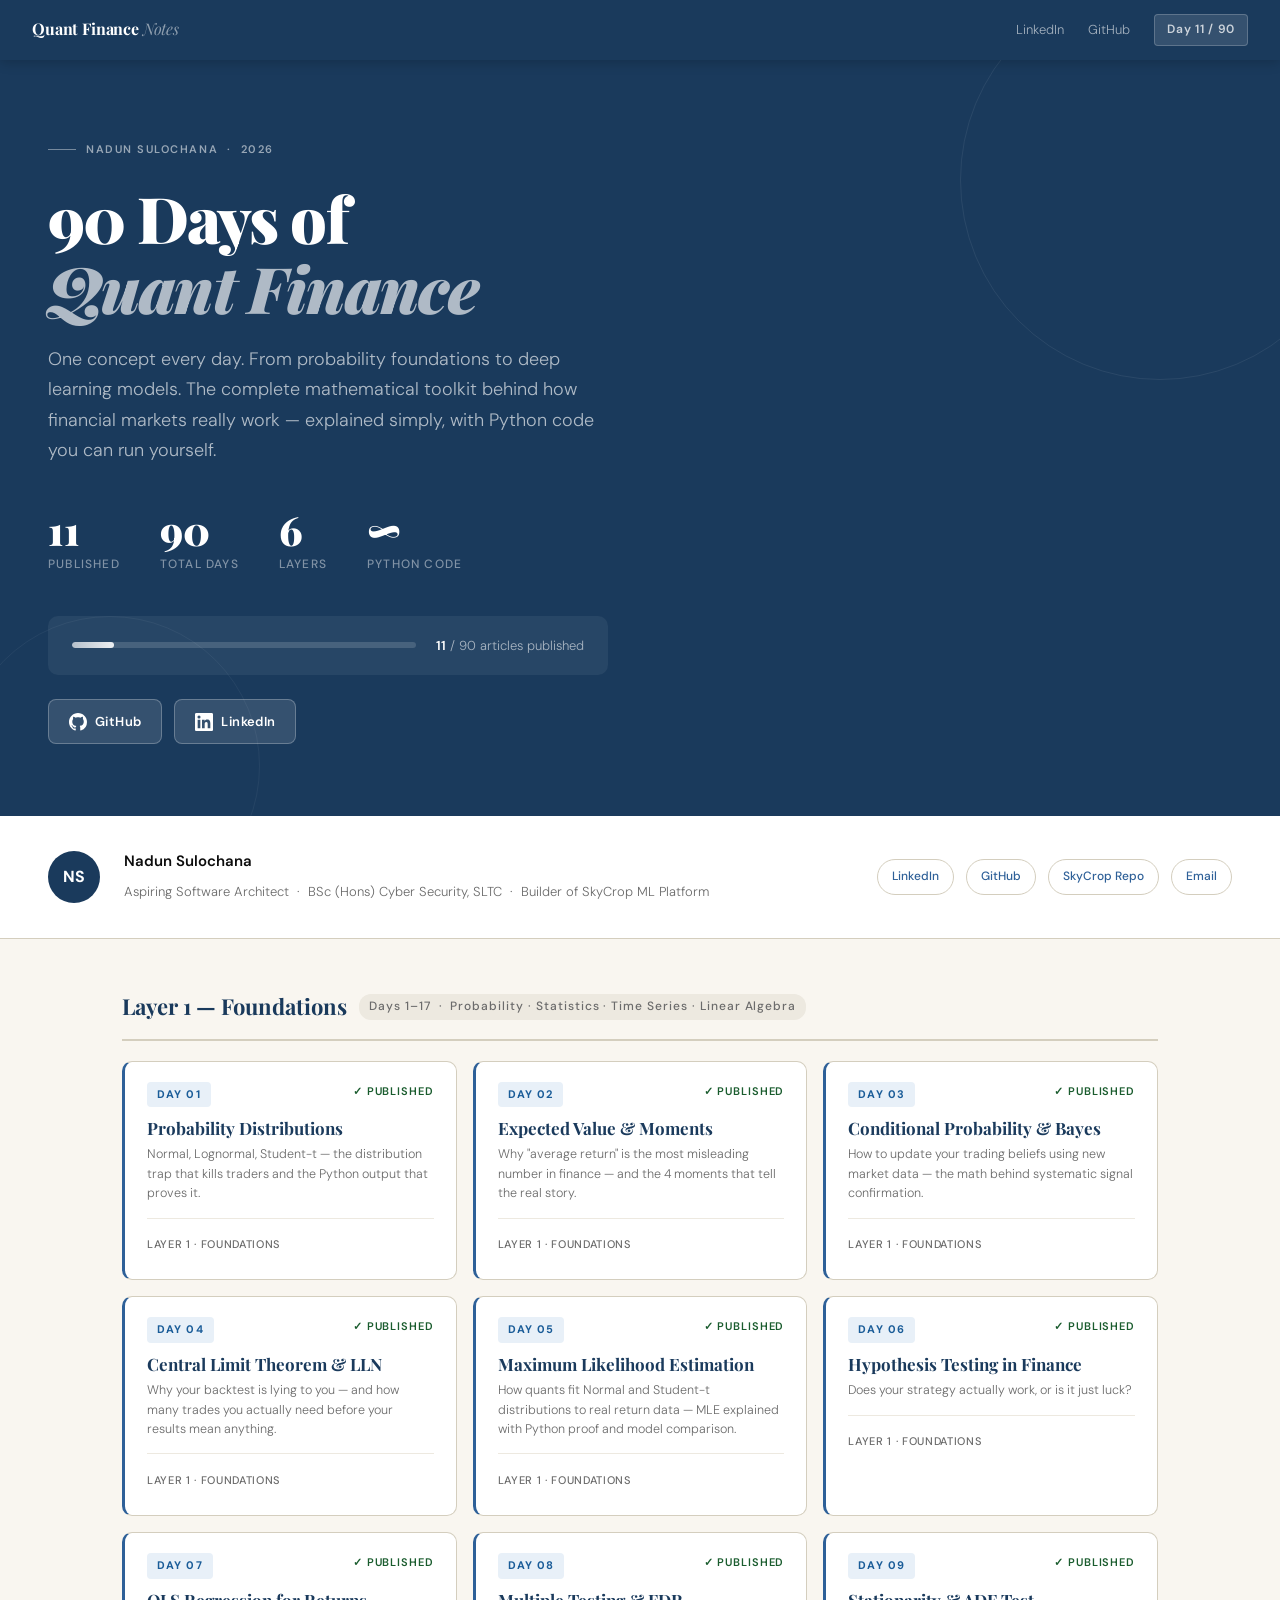
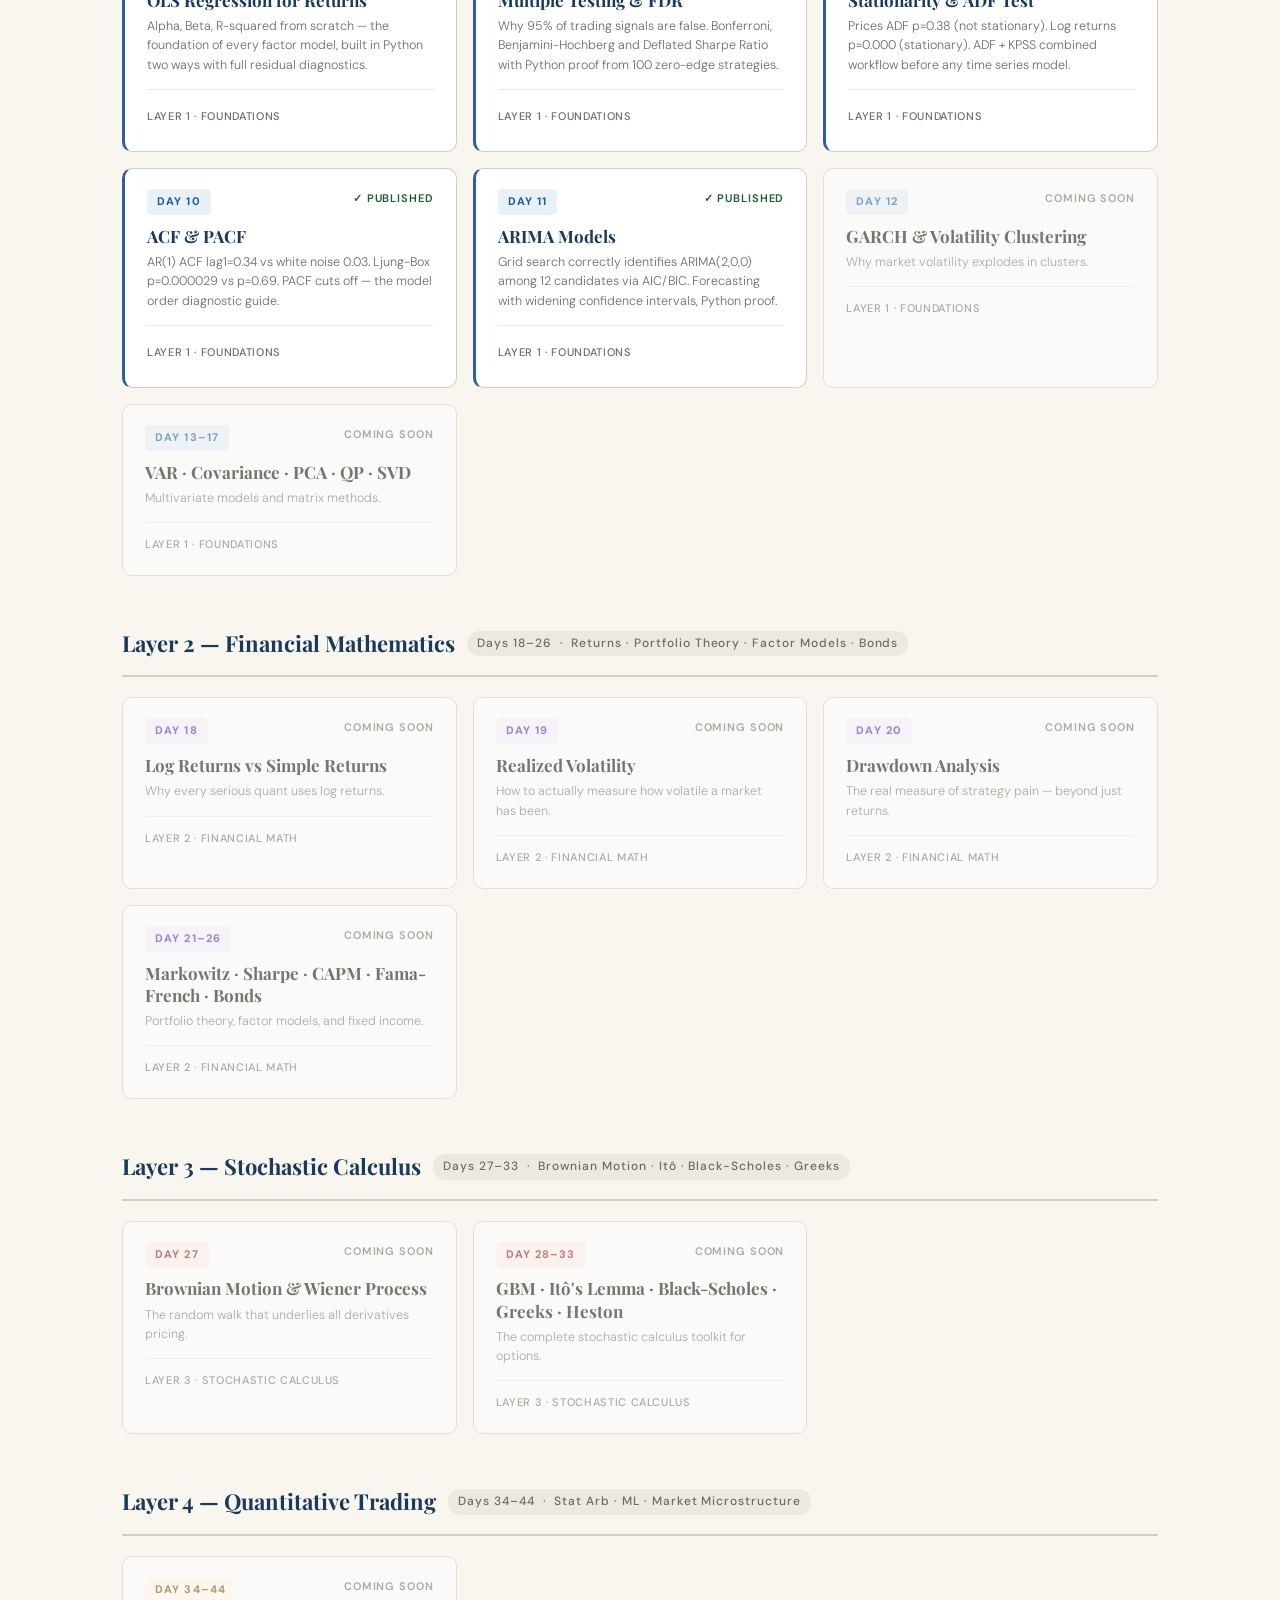
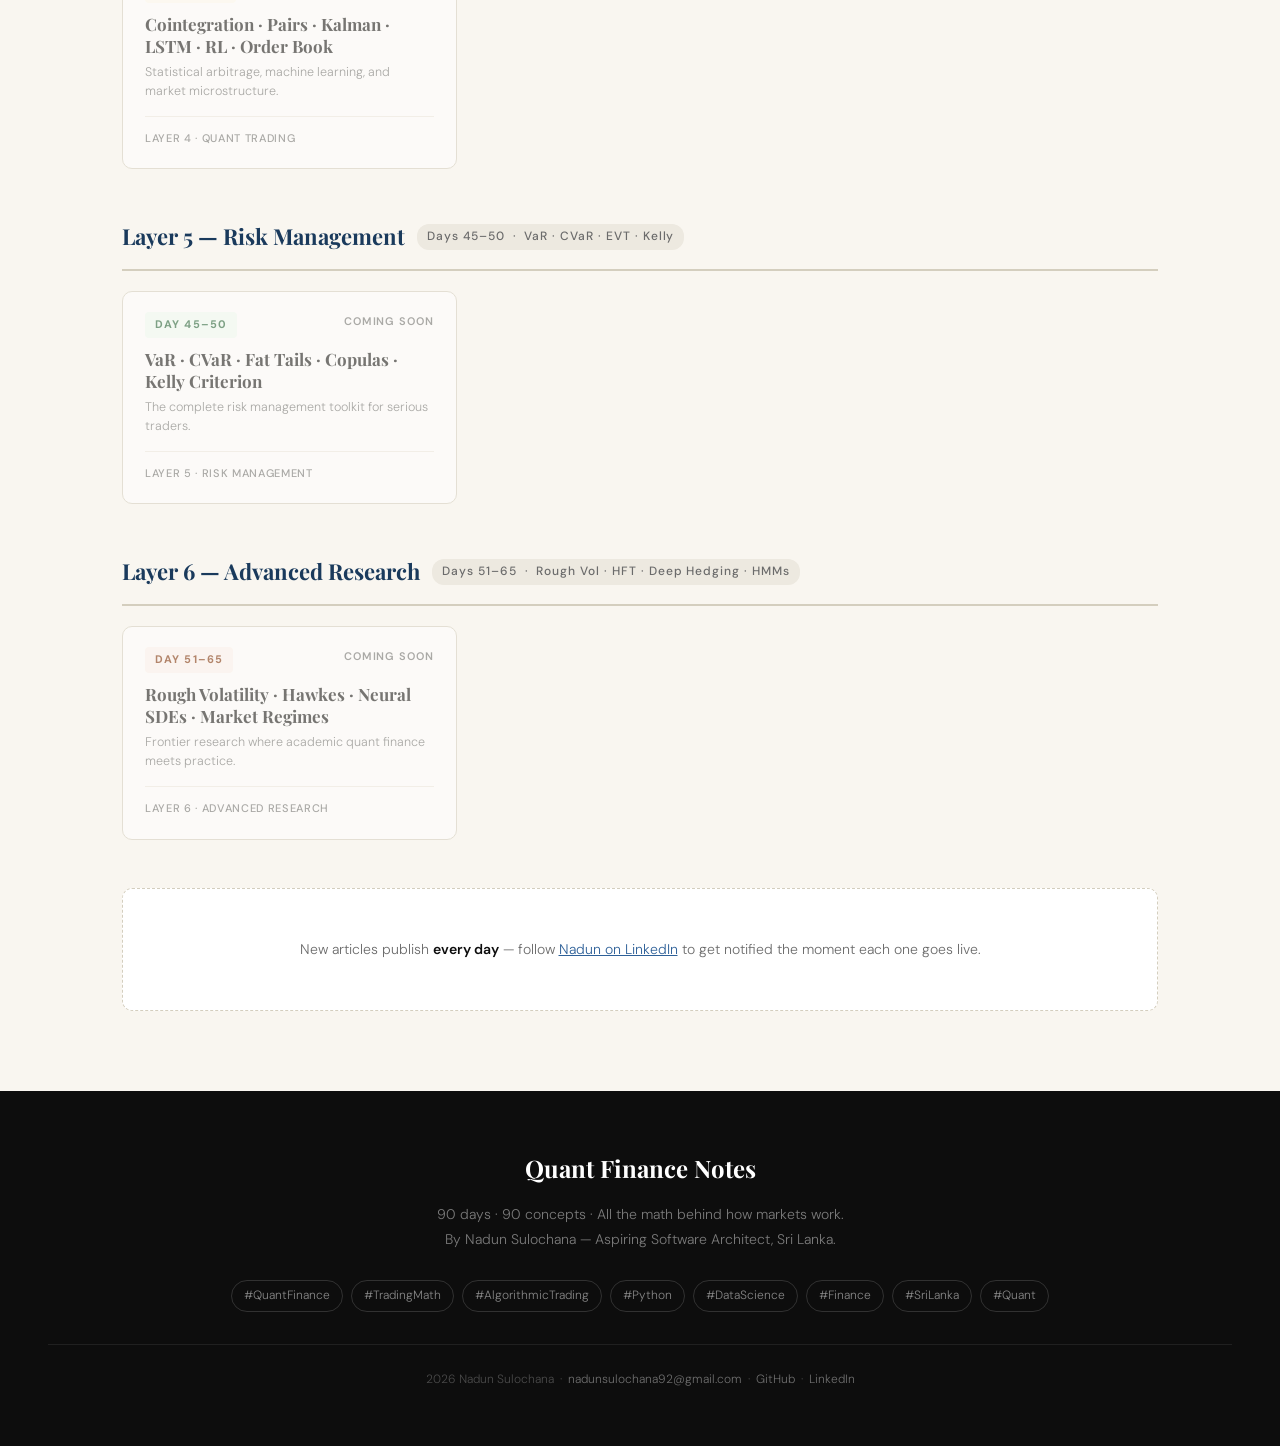
==== commit 5559947e: "Day 6 error fix" ====
--- a/index.html
+++ b/index.html
@@ -1,265 +1,1076 @@
-<!DOCTYPE html>
+<!doctype html>
 <html lang="en">
-<head>
-<meta charset="UTF-8">
-<meta name="google-site-verification" content="SgzPqB0Vckpfji6y3nNSuKVuLHeB-5xwqyW2BR0Zr9g">
-
-<meta name="description" content="90-day series breaking down the mathematics behind financial markets — probability, stochastic calculus, ML, and risk management. Python code with real output. By Nadun Sulochana.">
-<meta name="keywords" content="quant finance, quantitative finance, trading math, Python, machine learning, algorithmic trading, statistics, Sri Lanka">
-<meta name="viewport" content="width=device-width, initial-scale=1.0">
-<meta name="description" content="90-day series explaining the mathematics behind financial markets — probability, statistics, stochastic calculus, machine learning, and risk management. Python code with real output. Free educational resource by Nadun Sulochana, Sri Lanka.">
-<meta name="keywords" content="quant finance, quantitative finance, trading math, algorithmic trading, Python finance, machine learning trading, probability distributions, stochastic calculus, Black-Scholes, Bayes theorem, statistics finance, quant trading tutorial, financial mathematics, Nadun Sulochana, Sri Lanka quant">
-<meta name="author" content="Nadun Sulochana">
-<meta name="robots" content="index, follow, max-snippet:-1, max-image-preview:large, max-video-preview:-1">
-<meta name="googlebot" content="index, follow">
-<link rel="canonical" href="https://ns530.github.io/quant-finance-notes/">
-
-<!-- Open Graph / Facebook / LinkedIn -->
-<meta property="og:type" content="website">
-<meta property="og:url" content="https://ns530.github.io/quant-finance-notes/">
-<meta property="og:title" content="Quant Finance Notes — 90 Days of Trading Mathematics | Nadun Sulochana">
-<meta property="og:description" content="90-day series explaining the mathematics behind financial markets — probability, statistics, stochastic calculus, machine learning, and risk management. Python code with real output. Free educational resource by Nadun Sulochana, Sri Lanka.">
-<meta property="og:site_name" content="Quant Finance Notes">
-<meta property="og:locale" content="en_US">
-
-<!-- Twitter Card -->
-<meta name="twitter:card" content="summary_large_image">
-<meta name="twitter:title" content="Quant Finance Notes — 90 Days of Trading Mathematics | Nadun Sulochana">
-<meta name="twitter:description" content="90-day series explaining the mathematics behind financial markets — probability, statistics, stochastic calculus, machine learning, and risk management. Python code with real output. Free educational resource by Nadun Sulochana, Sri Lanka.">
-<meta name="twitter:creator" content="@ns530">
-
-<!-- GEO / AI Citations -->
-<meta name="citation_author" content="Nadun Sulochana">
-<meta name="citation_title" content="Quant Finance Notes — 90 Days of Trading Mathematics | Nadun Sulochana">
-<meta name="citation_public_url" content="https://ns530.github.io/quant-finance-notes/">
-<meta name="geo.region" content="LK">
-<meta name="geo.placename" content="Sri Lanka">
-
-<!-- Sitemap reference -->
-<link rel="sitemap" type="application/xml" href="/quant-finance-notes/sitemap.xml">
-
-<!-- JSON-LD Structured Data (SEO + GEO) -->
-<script type="application/ld+json">
-    {
-      "@context": "https://schema.org",
-      "@type": "WebSite",
-      "name": "Quant Finance Notes — 90 Days of Trading Mathematics | Nadun Sulochana",
-      "description": "90-day series explaining the mathematics behind financial markets — probability, statistics, stochastic calculus, machine learning, and risk management. Python code with real output. Free educational resource by Nadun Sulochana, Sri Lanka.",
-      "url": "https://ns530.github.io/quant-finance-notes/",
-      "author": {
-        "@type": "Person",
-        "name": "Nadun Sulochana",
-        "url": "https://www.linkedin.com/in/nadun-sulochana-41923029b",
-        "sameAs": [
-          "https://github.com/ns530",
-          "https://www.linkedin.com/in/nadun-sulochana-41923029b",
-          "https://ns530.github.io/quant-finance-notes/"
+  <head>
+    <meta charset="UTF-8" />
+    <meta
+      name="google-site-verification"
+      content="SgzPqB0Vckpfji6y3nNSuKVuLHeB-5xwqyW2BR0Zr9g"
+    />
+
+    <meta
+      name="description"
+      content="90-day series breaking down the mathematics behind financial markets — probability, stochastic calculus, ML, and risk management. Python code with real output. By Nadun Sulochana."
+    />
+    <meta
+      name="keywords"
+      content="quant finance, quantitative finance, trading math, Python, machine learning, algorithmic trading, statistics, Sri Lanka"
+    />
+    <meta name="viewport" content="width=device-width, initial-scale=1.0" />
+    <meta
+      name="description"
+      content="90-day series explaining the mathematics behind financial markets — probability, statistics, stochastic calculus, machine learning, and risk management. Python code with real output. Free educational resource by Nadun Sulochana, Sri Lanka."
+    />
+    <meta
+      name="keywords"
+      content="quant finance, quantitative finance, trading math, algorithmic trading, Python finance, machine learning trading, probability distributions, stochastic calculus, Black-Scholes, Bayes theorem, statistics finance, quant trading tutorial, financial mathematics, Nadun Sulochana, Sri Lanka quant"
+    />
+    <meta name="author" content="Nadun Sulochana" />
+    <meta
+      name="robots"
+      content="index, follow, max-snippet:-1, max-image-preview:large, max-video-preview:-1"
+    />
+    <meta name="googlebot" content="index, follow" />
+    <link rel="canonical" href="https://ns530.github.io/quant-finance-notes/" />
+
+    <!-- Open Graph / Facebook / LinkedIn -->
+    <meta property="og:type" content="website" />
+    <meta
+      property="og:url"
+      content="https://ns530.github.io/quant-finance-notes/"
+    />
+    <meta
+      property="og:title"
+      content="Quant Finance Notes — 90 Days of Trading Mathematics | Nadun Sulochana"
+    />
+    <meta
+      property="og:description"
+      content="90-day series explaining the mathematics behind financial markets — probability, statistics, stochastic calculus, machine learning, and risk management. Python code with real output. Free educational resource by Nadun Sulochana, Sri Lanka."
+    />
+    <meta property="og:site_name" content="Quant Finance Notes" />
+    <meta property="og:locale" content="en_US" />
+
+    <!-- Twitter Card -->
+    <meta name="twitter:card" content="summary_large_image" />
+    <meta
+      name="twitter:title"
+      content="Quant Finance Notes — 90 Days of Trading Mathematics | Nadun Sulochana"
+    />
+    <meta
+      name="twitter:description"
+      content="90-day series explaining the mathematics behind financial markets — probability, statistics, stochastic calculus, machine learning, and risk management. Python code with real output. Free educational resource by Nadun Sulochana, Sri Lanka."
+    />
+    <meta name="twitter:creator" content="@ns530" />
+
+    <!-- GEO / AI Citations -->
+    <meta name="citation_author" content="Nadun Sulochana" />
+    <meta
+      name="citation_title"
+      content="Quant Finance Notes — 90 Days of Trading Mathematics | Nadun Sulochana"
+    />
+    <meta
+      name="citation_public_url"
+      content="https://ns530.github.io/quant-finance-notes/"
+    />
+    <meta name="geo.region" content="LK" />
+    <meta name="geo.placename" content="Sri Lanka" />
+
+    <!-- Sitemap reference -->
+    <link
+      rel="sitemap"
+      type="application/xml"
+      href="/quant-finance-notes/sitemap.xml"
+    />
+
+    <!-- JSON-LD Structured Data (SEO + GEO) -->
+    <script type="application/ld+json">
+      {
+        "@context": "https://schema.org",
+        "@type": "WebSite",
+        "name": "Quant Finance Notes — 90 Days of Trading Mathematics | Nadun Sulochana",
+        "description": "90-day series explaining the mathematics behind financial markets — probability, statistics, stochastic calculus, machine learning, and risk management. Python code with real output. Free educational resource by Nadun Sulochana, Sri Lanka.",
+        "url": "https://ns530.github.io/quant-finance-notes/",
+        "author": {
+          "@type": "Person",
+          "name": "Nadun Sulochana",
+          "url": "https://www.linkedin.com/in/nadun-sulochana-41923029b",
+          "sameAs": [
+            "https://github.com/ns530",
+            "https://www.linkedin.com/in/nadun-sulochana-41923029b",
+            "https://ns530.github.io/quant-finance-notes/"
+          ],
+          "jobTitle": "Aspiring Software Architect",
+          "alumniOf": "Sri Lanka Technological Campus",
+          "knowsAbout": [
+            "Quantitative Finance",
+            "Machine Learning",
+            "Software Architecture",
+            "Python",
+            "Cybersecurity"
+          ]
+        },
+        "publisher": {
+          "@type": "Person",
+          "name": "Nadun Sulochana"
+        },
+        "inLanguage": "en",
+        "isAccessibleForFree": true,
+        "educationalLevel": "beginner to advanced",
+        "about": [
+          "Quantitative Finance",
+          "Trading Mathematics",
+          "Python Programming",
+          "Machine Learning",
+          "Statistics"
         ],
-        "jobTitle": "Aspiring Software Architect",
-        "alumniOf": "Sri Lanka Technological Campus",
-        "knowsAbout": ["Quantitative Finance","Machine Learning","Software Architecture","Python","Cybersecurity"]
-      },
-      "publisher": {
-        "@type": "Person",
-        "name": "Nadun Sulochana"
-      },
-      "inLanguage": "en",
-      "isAccessibleForFree": true,
-      "educationalLevel": "beginner to advanced",
-      "about": ["Quantitative Finance","Trading Mathematics","Python Programming","Machine Learning","Statistics"],
-      "keywords": "quant finance, quantitative finance, trading math, algorithmic trading, Python finance, machine learning trading, probability distributions, stochastic calculus, Black-Scholes, Bayes theorem, statistics finance, quant trading tutorial, financial mathematics, Nadun Sulochana, Sri Lanka quant",
-      "isPartOf": {
-        "@type": "WebSite",
-        "name": "Quant Finance Notes",
-        "url": "https://ns530.github.io/quant-finance-notes/"
-      },"potentialAction":{"@type":"SearchAction","target":"https://ns530.github.io/quant-finance-notes/?q={search_term_string}","query-input":"required name=search_term_string"}
-    }
-</script>
-<title>90-Day Quant Finance Notes — Nadun Sulochana</title>
-<link rel="stylesheet" href="style.css">
-<style>
-.home-hero{background:var(--accent);padding:80px 48px 72px;position:relative;overflow:hidden;}
-.home-hero::before{content:'';position:absolute;top:-80px;right:-80px;width:400px;height:400px;border-radius:50%;border:1px solid rgba(255,255,255,0.07);}
-.home-hero::after{content:'';position:absolute;bottom:-100px;left:-40px;width:300px;height:300px;border-radius:50%;border:1px solid rgba(255,255,255,0.05);}
-.home-hero h1{font-family:'Playfair Display',serif;font-size:clamp(38px,6vw,64px);font-weight:900;color:white;line-height:1.08;letter-spacing:-0.025em;max-width:760px;margin-bottom:22px;}
-.home-hero h1 em{font-style:italic;color:rgba(255,255,255,0.65);}
-.home-hero p{font-size:18px;font-weight:300;color:rgba(255,255,255,0.65);max-width:560px;line-height:1.7;margin-bottom:44px;}
-.hero-stats{display:flex;gap:40px;flex-wrap:wrap;margin-bottom:40px;}
-.hero-stat-num{font-family:'Playfair Display',serif;font-size:40px;font-weight:900;color:white;line-height:1;margin-bottom:4px;}
-.hero-stat-label{font-size:12px;font-weight:500;letter-spacing:0.1em;text-transform:uppercase;color:rgba(255,255,255,0.45);}
-.progress-section{background:rgba(255,255,255,0.06);border-radius:10px;padding:18px 24px;display:flex;align-items:center;gap:20px;max-width:560px;}
-.progress-track{flex:1;height:6px;background:rgba(255,255,255,0.15);border-radius:3px;overflow:hidden;}
-.progress-fill{height:6px;border-radius:3px;background:linear-gradient(90deg,rgba(255,255,255,0.6),rgba(255,255,255,0.9));}
-.progress-label{font-size:13px;color:rgba(255,255,255,0.6);white-space:nowrap;}
-.progress-label strong{color:white;}
-.about-strip{background:white;border-bottom:1px solid var(--rule);padding:32px 48px;display:flex;align-items:center;gap:24px;flex-wrap:wrap;}
-.about-avatar{width:52px;height:52px;border-radius:50%;background:var(--accent);display:flex;align-items:center;justify-content:center;font-weight:700;font-size:16px;color:white;flex-shrink:0;}
-.about-text{flex:1;min-width:200px;}
-.about-text strong{display:block;font-size:15px;font-weight:600;color:var(--ink);}
-.about-text span{font-size:13px;color:var(--ink-muted);}
-.about-links{display:flex;gap:12px;}
-.about-link{font-size:12px;padding:6px 14px;border-radius:20px;border:1px solid var(--rule);color:var(--accent-mid);text-decoration:none;font-weight:500;}
-.about-link:hover{background:var(--accent-lt);}
-.series-container{max-width:1100px;margin:0 auto;padding:0 32px 80px;}
-.layer-title{font-family:'Playfair Display',serif;font-size:22px;font-weight:700;color:var(--accent);margin:48px 0 20px;padding-bottom:12px;border-bottom:2px solid var(--rule);display:flex;align-items:center;gap:12px;flex-wrap:wrap;}
-.layer-count{font-size:12px;font-weight:500;letter-spacing:0.08em;color:var(--ink-muted);font-family:'DM Sans',sans-serif;padding:2px 10px;border-radius:12px;background:var(--cream-dark);}
-.days-grid{display:grid;grid-template-columns:repeat(auto-fill,minmax(300px,1fr));gap:16px;}
-.day-card{background:white;border:1px solid var(--rule);border-radius:10px;padding:20px 22px;text-decoration:none;transition:all 0.2s;display:block;position:relative;}
-.day-card.published{border-left:3px solid var(--accent-mid);}
-.day-card.published:hover{box-shadow:0 4px 20px rgba(0,0,0,0.1);transform:translateY(-2px);border-color:var(--accent-mid);}
-.day-card.coming-soon{opacity:0.55;cursor:default;pointer-events:none;}
-.day-card-top{display:flex;justify-content:space-between;align-items:flex-start;margin-bottom:10px;}
-.day-num-badge{font-size:11px;font-weight:700;letter-spacing:0.1em;padding:3px 10px;border-radius:4px;}
-.day-status{font-size:11px;font-weight:600;letter-spacing:0.08em;text-transform:uppercase;}
-.published .day-status{color:var(--green);}
-.coming-soon .day-status{color:var(--ink-muted);}
-.day-card-title{font-family:'Playfair Display',serif;font-size:17px;font-weight:700;line-height:1.3;margin-bottom:6px;}
-.published .day-card-title{color:var(--accent);}
-.coming-soon .day-card-title{color:var(--ink);}
-.day-card-desc{font-size:12.5px;color:var(--ink-muted);line-height:1.55;margin-bottom:14px;}
-.day-card-footer{display:flex;align-items:center;justify-content:space-between;padding-top:12px;border-top:1px solid var(--cream-dark);}
-.day-card-layer{font-size:11px;font-weight:500;letter-spacing:0.06em;text-transform:uppercase;color:var(--ink-muted);}
-.day-card-arrow{font-size:16px;color:var(--accent-mid);opacity:0;transition:opacity 0.2s,transform 0.2s;}
-.day-card.published:hover .day-card-arrow{opacity:1;transform:translateX(4px);}
-.l1 .day-num-badge{background:#E8F0F8;color:#1A5C98;}
-.l2 .day-num-badge{background:#F3F0FF;color:#5B21B6;}
-.l3 .day-num-badge{background:#FDF0F0;color:#8B1A1A;}
-.l4 .day-num-badge{background:#FFFBF0;color:#7A4A00;}
-.l5 .day-num-badge{background:#F0FDF4;color:#1A5C2E;}
-.l6 .day-num-badge{background:#FDF4F0;color:#7A2A00;}
-.coming-notice{text-align:center;padding:48px 32px;background:white;border:1px dashed var(--rule);border-radius:10px;margin-top:48px;}
-.coming-notice p{margin:0;font-size:14px;color:var(--ink-muted);}
-.site-footer{background:var(--ink);color:white;padding:56px 48px;text-align:center;}
-.site-footer .footer-logo{font-family:'Playfair Display',serif;font-size:24px;font-weight:700;color:white;margin-bottom:12px;}
-.site-footer p{font-size:14px;color:rgba(255,255,255,0.45);margin-bottom:28px;}
-.footer-tags{display:flex;flex-wrap:wrap;gap:8px;justify-content:center;margin-bottom:32px;}
-.footer-tag{font-size:12px;padding:4px 12px;border-radius:20px;border:1px solid rgba(255,255,255,0.15);color:rgba(255,255,255,0.5);}
-.site-footer .copy{font-size:12px;color:rgba(255,255,255,0.25);padding-top:24px;border-top:1px solid rgba(255,255,255,0.08);}
-</style>
-</head>
-<body>
-<nav class="site-nav">
-  <a class="nav-brand" href="index.html">Quant Finance <span>Notes</span></a>
-  <div class="nav-links">
-    <a href="https://www.linkedin.com/in/nadun-sulochana-41923029b" target="_blank">LinkedIn</a>
-    <a href="https://github.com/ns530" target="_blank">GitHub</a>
-    <span class="nav-badge">Day 11 / 90</span>
-  </div>
-</nav>
-
-<div class="home-hero">
-  <div class="series-tag">Nadun Sulochana &nbsp;·&nbsp; 2026</div>
-  <h1>90 Days of<br/><em>Quant Finance</em></h1>
-  <p>One concept every day. From probability foundations to deep learning models. The complete mathematical toolkit behind how financial markets really work — explained simply, with Python code you can run yourself.</p>
-  <div class="hero-stats">
-    <div class="hero-stat"><div class="hero-stat-num">11</div><div class="hero-stat-label">Published</div></div>
-    <div class="hero-stat"><div class="hero-stat-num">90</div><div class="hero-stat-label">Total Days</div></div>
-    <div class="hero-stat"><div class="hero-stat-num">6</div><div class="hero-stat-label">Layers</div></div>
-    <div class="hero-stat"><div class="hero-stat-num">∞</div><div class="hero-stat-label">Python code</div></div>
-  </div>
-  <div class="progress-section">
-    <div class="progress-track"><div class="progress-fill" style="width:12.2%"></div></div>
-    <div class="progress-label"><strong>11</strong> / 90 articles published</div>
-  </div>
-  <div style="display:flex;gap:12px;margin-top:24px;flex-wrap:wrap;">
-    <a href="https://github.com/ns530" target="_blank" style="display:inline-flex;align-items:center;gap:8px;background:rgba(255,255,255,0.12);border:1px solid rgba(255,255,255,0.25);border-radius:8px;padding:10px 20px;font-size:13px;font-weight:600;color:white;text-decoration:none;letter-spacing:0.03em;">
-      <svg width="18" height="18" viewBox="0 0 24 24" fill="white" style="flex-shrink:0;"><path d="M12 0C5.37 0 0 5.37 0 12c0 5.31 3.435 9.795 8.205 11.385.6.105.825-.255.825-.57 0-.285-.015-1.23-.015-2.235-3.015.555-3.795-.735-4.035-1.41-.135-.345-.72-1.41-1.23-1.695-.42-.225-1.02-.78-.015-.795.945-.015 1.62.87 1.845 1.23 1.08 1.815 2.805 1.305 3.495.99.105-.78.42-1.305.765-1.605-2.67-.3-5.46-1.335-5.46-5.925 0-1.305.465-2.385 1.23-3.225-.12-.3-.54-1.53.12-3.18 0 0 1.005-.315 3.3 1.23.96-.27 1.98-.405 3-.405s2.04.135 3 .405c2.295-1.56 3.3-1.23 3.3-1.23.66 1.65.24 2.88.12 3.18.765.84 1.23 1.905 1.23 3.225 0 4.605-2.805 5.625-5.475 5.925.435.375.81 1.095.81 2.22 0 1.605-.015 2.895-.015 3.3 0 .315.225.69.825.57A12.02 12.02 0 0 0 24 12c0-6.63-5.37-12-12-12z"/></svg>
-      GitHub
-    </a>
-    <a href="https://www.linkedin.com/in/nadun-sulochana-41923029b" target="_blank" style="display:inline-flex;align-items:center;gap:8px;background:rgba(255,255,255,0.12);border:1px solid rgba(255,255,255,0.25);border-radius:8px;padding:10px 20px;font-size:13px;font-weight:600;color:white;text-decoration:none;letter-spacing:0.03em;">
-      <svg width="18" height="18" viewBox="0 0 24 24" fill="white" style="flex-shrink:0;"><path d="M20.447 20.452h-3.554v-5.569c0-1.328-.027-3.037-1.852-3.037-1.853 0-2.136 1.445-2.136 2.939v5.667H9.351V9h3.414v1.561h.046c.477-.9 1.637-1.85 3.37-1.85 3.601 0 4.267 2.37 4.267 5.455v6.286zM5.337 7.433a2.062 2.062 0 0 1-2.063-2.065 2.064 2.064 0 1 1 2.063 2.065zm1.782 13.019H3.555V9h3.564v11.452zM22.225 0H1.771C.792 0 0 .774 0 1.729v20.542C0 23.227.792 24 1.771 24h20.451C23.2 24 24 23.227 24 22.271V1.729C24 .774 23.2 0 22.222 0h.003z"/></svg>
-      LinkedIn
-    </a>
-  </div>
-</div>
-
-<div class="about-strip">
-  <div class="about-avatar">NS</div>
-  <div class="about-text">
-    <strong>Nadun Sulochana</strong>
-    <span>Aspiring Software Architect &nbsp;·&nbsp; BSc (Hons) Cyber Security, SLTC &nbsp;·&nbsp; Builder of SkyCrop ML Platform</span>
-  </div>
-  <div class="about-links">
-    <a class="about-link" href="https://www.linkedin.com/in/nadun-sulochana-41923029b" target="_blank">LinkedIn</a>
-    <a class="about-link" href="https://github.com/ns530" target="_blank">GitHub</a>
-    <a class="about-link" href="https://github.com/ns530/skycrop" target="_blank">SkyCrop Repo</a>
-    <a class="about-link" href="mailto:nadunsulochana92@gmail.com">Email</a>
-  </div>
-</div>
-
-<div class="series-container">
-
-  <div class="layer-title">Layer 1 — Foundations <span class="layer-count">Days 1–17 &nbsp;·&nbsp; Probability · Statistics · Time Series · Linear Algebra</span></div>
-  <div class="days-grid">
-
-    <a href="day1.html" class="day-card published l1">
-      <div class="day-card-top"><span class="day-num-badge">DAY 01</span><span class="day-status">✓ Published</span></div>
-      <div class="day-card-title">Probability Distributions</div>
-      <div class="day-card-desc">Normal, Lognormal, Student-t — the distribution trap that kills traders and the Python output that proves it.</div>
-      <div class="day-card-footer"><span class="day-card-layer">Layer 1 · Foundations</span><span class="day-card-arrow">→</span></div>
-    </a>
-
-    <a href="day2.html" class="day-card published l1">
-      <div class="day-card-top"><span class="day-num-badge">DAY 02</span><span class="day-status">✓ Published</span></div>
-      <div class="day-card-title">Expected Value &amp; Moments</div>
-      <div class="day-card-desc">Why "average return" is the most misleading number in finance — and the 4 moments that tell the real story.</div>
-      <div class="day-card-footer"><span class="day-card-layer">Layer 1 · Foundations</span><span class="day-card-arrow">→</span></div>
-    </a>
-
-    <a href="day3.html" class="day-card published l1"><div class="day-card-top"><span class="day-num-badge">DAY 03</span><span class="day-status">✓ Published</span></div><div class="day-card-title">Conditional Probability &amp; Bayes</div><div class="day-card-desc">How to update your trading beliefs using new market data — the math behind systematic signal confirmation.</div><div class="day-card-footer"><span class="day-card-layer">Layer 1 · Foundations</span><span class="day-card-arrow">→</span></div></a>
-    <a href="day4.html" class="day-card published l1"><div class="day-card-top"><span class="day-num-badge">DAY 04</span><span class="day-status">✓ Published</span></div><div class="day-card-title">Central Limit Theorem &amp; LLN</div><div class="day-card-desc">Why your backtest is lying to you — and how many trades you actually need before your results mean anything.</div><div class="day-card-footer"><span class="day-card-layer">Layer 1 · Foundations</span><span class="day-card-arrow">→</span></div></a>
-    <a href="day5.html" class="day-card published l1"><div class="day-card-top"><span class="day-num-badge">DAY 05</span><span class="day-status">✓ Published</span></div><div class="day-card-title">Maximum Likelihood Estimation</div><div class="day-card-desc">How quants fit Normal and Student-t distributions to real return data — MLE explained with Python proof and model comparison.</div><div class="day-card-footer"><span class="day-card-layer">Layer 1 · Foundations</span><span class="day-card-arrow">→</span></div></a>
-    <div class="day-card coming-soon l1"><div class="day-card-top"><span class="day-num-badge">DAY 06</span><span class="day-status">Coming soon</span></div><div class="day-card-title">Hypothesis Testing in Finance</div><div class="day-card-desc">Does your strategy actually work, or is it just luck?</div><div class="day-card-footer"><span class="day-card-layer">Layer 1 · Foundations</span></div></div>
-    <a href="day7.html" class="day-card published l1"><div class="day-card-top"><span class="day-num-badge">DAY 07</span><span class="day-status">✓ Published</span></div><div class="day-card-title">OLS Regression for Returns</div><div class="day-card-desc">Alpha, Beta, R-squared from scratch — the foundation of every factor model, built in Python two ways with full residual diagnostics.</div><div class="day-card-footer"><span class="day-card-layer">Layer 1 · Foundations</span><span class="day-card-arrow">→</span></div></a>
-    <a href="day8.html" class="day-card published l1"><div class="day-card-top"><span class="day-num-badge">DAY 08</span><span class="day-status">✓ Published</span></div><div class="day-card-title">Multiple Testing &amp; FDR</div><div class="day-card-desc">Why 95% of trading signals are false. Bonferroni, Benjamini-Hochberg and Deflated Sharpe Ratio with Python proof from 100 zero-edge strategies.</div><div class="day-card-footer"><span class="day-card-layer">Layer 1 · Foundations</span><span class="day-card-arrow">→</span></div></a>
-    <a href="day9.html" class="day-card published l1"><div class="day-card-top"><span class="day-num-badge">DAY 09</span><span class="day-status">✓ Published</span></div><div class="day-card-title">Stationarity &amp; ADF Test</div><div class="day-card-desc">Prices ADF p=0.38 (not stationary). Log returns p=0.000 (stationary). ADF + KPSS combined workflow before any time series model.</div><div class="day-card-footer"><span class="day-card-layer">Layer 1 · Foundations</span><span class="day-card-arrow">→</span></div></a>
-    <a href="day10.html" class="day-card published l1"><div class="day-card-top"><span class="day-num-badge">DAY 10</span><span class="day-status">✓ Published</span></div><div class="day-card-title">ACF &amp; PACF</div><div class="day-card-desc">AR(1) ACF lag1=0.34 vs white noise 0.03. Ljung-Box p=0.000029 vs p=0.69. PACF cuts off — the model order diagnostic guide.</div><div class="day-card-footer"><span class="day-card-layer">Layer 1 · Foundations</span><span class="day-card-arrow">→</span></div></a>
-    <a href="day11.html" class="day-card published l1"><div class="day-card-top"><span class="day-num-badge">DAY 11</span><span class="day-status">✓ Published</span></div><div class="day-card-title">ARIMA Models</div><div class="day-card-desc">Grid search correctly identifies ARIMA(2,0,0) among 12 candidates via AIC/BIC. Forecasting with widening confidence intervals, Python proof.</div><div class="day-card-footer"><span class="day-card-layer">Layer 1 · Foundations</span><span class="day-card-arrow">→</span></div></a>
-    <div class="day-card coming-soon l1"><div class="day-card-top"><span class="day-num-badge">DAY 12</span><span class="day-status">Coming soon</span></div><div class="day-card-title">GARCH &amp; Volatility Clustering</div><div class="day-card-desc">Why market volatility explodes in clusters.</div><div class="day-card-footer"><span class="day-card-layer">Layer 1 · Foundations</span></div></div>
-    <div class="day-card coming-soon l1"><div class="day-card-top"><span class="day-num-badge">DAY 13–17</span><span class="day-status">Coming soon</span></div><div class="day-card-title">VAR · Covariance · PCA · QP · SVD</div><div class="day-card-desc">Multivariate models and matrix methods.</div><div class="day-card-footer"><span class="day-card-layer">Layer 1 · Foundations</span></div></div>
-  </div>
-
-  <div class="layer-title">Layer 2 — Financial Mathematics <span class="layer-count">Days 18–26 &nbsp;·&nbsp; Returns · Portfolio Theory · Factor Models · Bonds</span></div>
-  <div class="days-grid">
-    <div class="day-card coming-soon l2"><div class="day-card-top"><span class="day-num-badge">DAY 18</span><span class="day-status">Coming soon</span></div><div class="day-card-title">Log Returns vs Simple Returns</div><div class="day-card-desc">Why every serious quant uses log returns.</div><div class="day-card-footer"><span class="day-card-layer">Layer 2 · Financial Math</span></div></div>
-    <div class="day-card coming-soon l2"><div class="day-card-top"><span class="day-num-badge">DAY 19</span><span class="day-status">Coming soon</span></div><div class="day-card-title">Realized Volatility</div><div class="day-card-desc">How to actually measure how volatile a market has been.</div><div class="day-card-footer"><span class="day-card-layer">Layer 2 · Financial Math</span></div></div>
-    <div class="day-card coming-soon l2"><div class="day-card-top"><span class="day-num-badge">DAY 20</span><span class="day-status">Coming soon</span></div><div class="day-card-title">Drawdown Analysis</div><div class="day-card-desc">The real measure of strategy pain — beyond just returns.</div><div class="day-card-footer"><span class="day-card-layer">Layer 2 · Financial Math</span></div></div>
-    <div class="day-card coming-soon l2"><div class="day-card-top"><span class="day-num-badge">DAY 21–26</span><span class="day-status">Coming soon</span></div><div class="day-card-title">Markowitz · Sharpe · CAPM · Fama-French · Bonds</div><div class="day-card-desc">Portfolio theory, factor models, and fixed income.</div><div class="day-card-footer"><span class="day-card-layer">Layer 2 · Financial Math</span></div></div>
-  </div>
-
-  <div class="layer-title">Layer 3 — Stochastic Calculus <span class="layer-count">Days 27–33 &nbsp;·&nbsp; Brownian Motion · Itô · Black-Scholes · Greeks</span></div>
-  <div class="days-grid">
-    <div class="day-card coming-soon l3"><div class="day-card-top"><span class="day-num-badge">DAY 27</span><span class="day-status">Coming soon</span></div><div class="day-card-title">Brownian Motion &amp; Wiener Process</div><div class="day-card-desc">The random walk that underlies all derivatives pricing.</div><div class="day-card-footer"><span class="day-card-layer">Layer 3 · Stochastic Calculus</span></div></div>
-    <div class="day-card coming-soon l3"><div class="day-card-top"><span class="day-num-badge">DAY 28–33</span><span class="day-status">Coming soon</span></div><div class="day-card-title">GBM · Itô's Lemma · Black-Scholes · Greeks · Heston</div><div class="day-card-desc">The complete stochastic calculus toolkit for options.</div><div class="day-card-footer"><span class="day-card-layer">Layer 3 · Stochastic Calculus</span></div></div>
-  </div>
-
-  <div class="layer-title">Layer 4 — Quantitative Trading <span class="layer-count">Days 34–44 &nbsp;·&nbsp; Stat Arb · ML · Market Microstructure</span></div>
-  <div class="days-grid">
-    <div class="day-card coming-soon l4"><div class="day-card-top"><span class="day-num-badge">DAY 34–44</span><span class="day-status">Coming soon</span></div><div class="day-card-title">Cointegration · Pairs · Kalman · LSTM · RL · Order Book</div><div class="day-card-desc">Statistical arbitrage, machine learning, and market microstructure.</div><div class="day-card-footer"><span class="day-card-layer">Layer 4 · Quant Trading</span></div></div>
-  </div>
-
-  <div class="layer-title">Layer 5 — Risk Management <span class="layer-count">Days 45–50 &nbsp;·&nbsp; VaR · CVaR · EVT · Kelly</span></div>
-  <div class="days-grid">
-    <div class="day-card coming-soon l5"><div class="day-card-top"><span class="day-num-badge">DAY 45–50</span><span class="day-status">Coming soon</span></div><div class="day-card-title">VaR · CVaR · Fat Tails · Copulas · Kelly Criterion</div><div class="day-card-desc">The complete risk management toolkit for serious traders.</div><div class="day-card-footer"><span class="day-card-layer">Layer 5 · Risk Management</span></div></div>
-  </div>
-
-  <div class="layer-title">Layer 6 — Advanced Research <span class="layer-count">Days 51–65 &nbsp;·&nbsp; Rough Vol · HFT · Deep Hedging · HMMs</span></div>
-  <div class="days-grid">
-    <div class="day-card coming-soon l6"><div class="day-card-top"><span class="day-num-badge">DAY 51–65</span><span class="day-status">Coming soon</span></div><div class="day-card-title">Rough Volatility · Hawkes · Neural SDEs · Market Regimes</div><div class="day-card-desc">Frontier research where academic quant finance meets practice.</div><div class="day-card-footer"><span class="day-card-layer">Layer 6 · Advanced Research</span></div></div>
-  </div>
-
-  <div class="coming-notice">
-    <p>New articles publish <strong>every day</strong> — follow <a href="https://www.linkedin.com/in/nadun-sulochana-41923029b" style="color:var(--accent-mid);">Nadun on LinkedIn</a> to get notified the moment each one goes live.</p>
-  </div>
-</div>
-
-<footer class="site-footer">
-  <div class="footer-logo">Quant Finance Notes</div>
-  <p>90 days · 90 concepts · All the math behind how markets work.<br/>By Nadun Sulochana — Aspiring Software Architect, Sri Lanka.</p>
-  <div class="footer-tags">
-    <span class="footer-tag">#QuantFinance</span><span class="footer-tag">#TradingMath</span><span class="footer-tag">#AlgorithmicTrading</span><span class="footer-tag">#Python</span><span class="footer-tag">#DataScience</span><span class="footer-tag">#Finance</span><span class="footer-tag">#SriLanka</span><span class="footer-tag">#Quant</span>
-  </div>
-  <div class="copy">2026 Nadun Sulochana &nbsp;·&nbsp; <a href="mailto:nadunsulochana92@gmail.com" style="color:rgba(255,255,255,0.4);text-decoration:none;">nadunsulochana92@gmail.com</a> &nbsp;·&nbsp; <a href="https://github.com/ns530" target="_blank" style="color:rgba(255,255,255,0.4);text-decoration:none;">GitHub</a> &nbsp;·&nbsp; <a href="https://www.linkedin.com/in/nadun-sulochana-41923029b" target="_blank" style="color:rgba(255,255,255,0.4);text-decoration:none;">LinkedIn</a></div>
-</footer>
-</body>
+        "keywords": "quant finance, quantitative finance, trading math, algorithmic trading, Python finance, machine learning trading, probability distributions, stochastic calculus, Black-Scholes, Bayes theorem, statistics finance, quant trading tutorial, financial mathematics, Nadun Sulochana, Sri Lanka quant",
+        "isPartOf": {
+          "@type": "WebSite",
+          "name": "Quant Finance Notes",
+          "url": "https://ns530.github.io/quant-finance-notes/"
+        },
+        "potentialAction": {
+          "@type": "SearchAction",
+          "target": "https://ns530.github.io/quant-finance-notes/?q={search_term_string}",
+          "query-input": "required name=search_term_string"
+        }
+      }
+    </script>
+    <title>90-Day Quant Finance Notes — Nadun Sulochana</title>
+    <link rel="stylesheet" href="style.css" />
+    <style>
+      .home-hero {
+        background: var(--accent);
+        padding: 80px 48px 72px;
+        position: relative;
+        overflow: hidden;
+      }
+      .home-hero::before {
+        content: "";
+        position: absolute;
+        top: -80px;
+        right: -80px;
+        width: 400px;
+        height: 400px;
+        border-radius: 50%;
+        border: 1px solid rgba(255, 255, 255, 0.07);
+      }
+      .home-hero::after {
+        content: "";
+        position: absolute;
+        bottom: -100px;
+        left: -40px;
+        width: 300px;
+        height: 300px;
+        border-radius: 50%;
+        border: 1px solid rgba(255, 255, 255, 0.05);
+      }
+      .home-hero h1 {
+        font-family: "Playfair Display", serif;
+        font-size: clamp(38px, 6vw, 64px);
+        font-weight: 900;
+        color: white;
+        line-height: 1.08;
+        letter-spacing: -0.025em;
+        max-width: 760px;
+        margin-bottom: 22px;
+      }
+      .home-hero h1 em {
+        font-style: italic;
+        color: rgba(255, 255, 255, 0.65);
+      }
+      .home-hero p {
+        font-size: 18px;
+        font-weight: 300;
+        color: rgba(255, 255, 255, 0.65);
+        max-width: 560px;
+        line-height: 1.7;
+        margin-bottom: 44px;
+      }
+      .hero-stats {
+        display: flex;
+        gap: 40px;
+        flex-wrap: wrap;
+        margin-bottom: 40px;
+      }
+      .hero-stat-num {
+        font-family: "Playfair Display", serif;
+        font-size: 40px;
+        font-weight: 900;
+        color: white;
+        line-height: 1;
+        margin-bottom: 4px;
+      }
+      .hero-stat-label {
+        font-size: 12px;
+        font-weight: 500;
+        letter-spacing: 0.1em;
+        text-transform: uppercase;
+        color: rgba(255, 255, 255, 0.45);
+      }
+      .progress-section {
+        background: rgba(255, 255, 255, 0.06);
+        border-radius: 10px;
+        padding: 18px 24px;
+        display: flex;
+        align-items: center;
+        gap: 20px;
+        max-width: 560px;
+      }
+      .progress-track {
+        flex: 1;
+        height: 6px;
+        background: rgba(255, 255, 255, 0.15);
+        border-radius: 3px;
+        overflow: hidden;
+      }
+      .progress-fill {
+        height: 6px;
+        border-radius: 3px;
+        background: linear-gradient(
+          90deg,
+          rgba(255, 255, 255, 0.6),
+          rgba(255, 255, 255, 0.9)
+        );
+      }
+      .progress-label {
+        font-size: 13px;
+        color: rgba(255, 255, 255, 0.6);
+        white-space: nowrap;
+      }
+      .progress-label strong {
+        color: white;
+      }
+      .about-strip {
+        background: white;
+        border-bottom: 1px solid var(--rule);
+        padding: 32px 48px;
+        display: flex;
+        align-items: center;
+        gap: 24px;
+        flex-wrap: wrap;
+      }
+      .about-avatar {
+        width: 52px;
+        height: 52px;
+        border-radius: 50%;
+        background: var(--accent);
+        display: flex;
+        align-items: center;
+        justify-content: center;
+        font-weight: 700;
+        font-size: 16px;
+        color: white;
+        flex-shrink: 0;
+      }
+      .about-text {
+        flex: 1;
+        min-width: 200px;
+      }
+      .about-text strong {
+        display: block;
+        font-size: 15px;
+        font-weight: 600;
+        color: var(--ink);
+      }
+      .about-text span {
+        font-size: 13px;
+        color: var(--ink-muted);
+      }
+      .about-links {
+        display: flex;
+        gap: 12px;
+      }
+      .about-link {
+        font-size: 12px;
+        padding: 6px 14px;
+        border-radius: 20px;
+        border: 1px solid var(--rule);
+        color: var(--accent-mid);
+        text-decoration: none;
+        font-weight: 500;
+      }
+      .about-link:hover {
+        background: var(--accent-lt);
+      }
+      .series-container {
+        max-width: 1100px;
+        margin: 0 auto;
+        padding: 0 32px 80px;
+      }
+      .layer-title {
+        font-family: "Playfair Display", serif;
+        font-size: 22px;
+        font-weight: 700;
+        color: var(--accent);
+        margin: 48px 0 20px;
+        padding-bottom: 12px;
+        border-bottom: 2px solid var(--rule);
+        display: flex;
+        align-items: center;
+        gap: 12px;
+        flex-wrap: wrap;
+      }
+      .layer-count {
+        font-size: 12px;
+        font-weight: 500;
+        letter-spacing: 0.08em;
+        color: var(--ink-muted);
+        font-family: "DM Sans", sans-serif;
+        padding: 2px 10px;
+        border-radius: 12px;
+        background: var(--cream-dark);
+      }
+      .days-grid {
+        display: grid;
+        grid-template-columns: repeat(auto-fill, minmax(300px, 1fr));
+        gap: 16px;
+      }
+      .day-card {
+        background: white;
+        border: 1px solid var(--rule);
+        border-radius: 10px;
+        padding: 20px 22px;
+        text-decoration: none;
+        transition: all 0.2s;
+        display: block;
+        position: relative;
+      }
+      .day-card.published {
+        border-left: 3px solid var(--accent-mid);
+      }
+      .day-card.published:hover {
+        box-shadow: 0 4px 20px rgba(0, 0, 0, 0.1);
+        transform: translateY(-2px);
+        border-color: var(--accent-mid);
+      }
+      .day-card.coming-soon {
+        opacity: 0.55;
+        cursor: default;
+        pointer-events: none;
+      }
+      .day-card-top {
+        display: flex;
+        justify-content: space-between;
+        align-items: flex-start;
+        margin-bottom: 10px;
+      }
+      .day-num-badge {
+        font-size: 11px;
+        font-weight: 700;
+        letter-spacing: 0.1em;
+        padding: 3px 10px;
+        border-radius: 4px;
+      }
+      .day-status {
+        font-size: 11px;
+        font-weight: 600;
+        letter-spacing: 0.08em;
+        text-transform: uppercase;
+      }
+      .published .day-status {
+        color: var(--green);
+      }
+      .coming-soon .day-status {
+        color: var(--ink-muted);
+      }
+      .day-card-title {
+        font-family: "Playfair Display", serif;
+        font-size: 17px;
+        font-weight: 700;
+        line-height: 1.3;
+        margin-bottom: 6px;
+      }
+      .published .day-card-title {
+        color: var(--accent);
+      }
+      .coming-soon .day-card-title {
+        color: var(--ink);
+      }
+      .day-card-desc {
+        font-size: 12.5px;
+        color: var(--ink-muted);
+        line-height: 1.55;
+        margin-bottom: 14px;
+      }
+      .day-card-footer {
+        display: flex;
+        align-items: center;
+        justify-content: space-between;
+        padding-top: 12px;
+        border-top: 1px solid var(--cream-dark);
+      }
+      .day-card-layer {
+        font-size: 11px;
+        font-weight: 500;
+        letter-spacing: 0.06em;
+        text-transform: uppercase;
+        color: var(--ink-muted);
+      }
+      .day-card-arrow {
+        font-size: 16px;
+        color: var(--accent-mid);
+        opacity: 0;
+        transition:
+          opacity 0.2s,
+          transform 0.2s;
+      }
+      .day-card.published:hover .day-card-arrow {
+        opacity: 1;
+        transform: translateX(4px);
+      }
+      .l1 .day-num-badge {
+        background: #e8f0f8;
+        color: #1a5c98;
+      }
+      .l2 .day-num-badge {
+        background: #f3f0ff;
+        color: #5b21b6;
+      }
+      .l3 .day-num-badge {
+        background: #fdf0f0;
+        color: #8b1a1a;
+      }
+      .l4 .day-num-badge {
+        background: #fffbf0;
+        color: #7a4a00;
+      }
+      .l5 .day-num-badge {
+        background: #f0fdf4;
+        color: #1a5c2e;
+      }
+      .l6 .day-num-badge {
+        background: #fdf4f0;
+        color: #7a2a00;
+      }
+      .coming-notice {
+        text-align: center;
+        padding: 48px 32px;
+        background: white;
+        border: 1px dashed var(--rule);
+        border-radius: 10px;
+        margin-top: 48px;
+      }
+      .coming-notice p {
+        margin: 0;
+        font-size: 14px;
+        color: var(--ink-muted);
+      }
+      .site-footer {
+        background: var(--ink);
+        color: white;
+        padding: 56px 48px;
+        text-align: center;
+      }
+      .site-footer .footer-logo {
+        font-family: "Playfair Display", serif;
+        font-size: 24px;
+        font-weight: 700;
+        color: white;
+        margin-bottom: 12px;
+      }
+      .site-footer p {
+        font-size: 14px;
+        color: rgba(255, 255, 255, 0.45);
+        margin-bottom: 28px;
+      }
+      .footer-tags {
+        display: flex;
+        flex-wrap: wrap;
+        gap: 8px;
+        justify-content: center;
+        margin-bottom: 32px;
+      }
+      .footer-tag {
+        font-size: 12px;
+        padding: 4px 12px;
+        border-radius: 20px;
+        border: 1px solid rgba(255, 255, 255, 0.15);
+        color: rgba(255, 255, 255, 0.5);
+      }
+      .site-footer .copy {
+        font-size: 12px;
+        color: rgba(255, 255, 255, 0.25);
+        padding-top: 24px;
+        border-top: 1px solid rgba(255, 255, 255, 0.08);
+      }
+    </style>
+  </head>
+  <body>
+    <nav class="site-nav">
+      <a class="nav-brand" href="index.html"
+        >Quant Finance <span>Notes</span></a
+      >
+      <div class="nav-links">
+        <a
+          href="https://www.linkedin.com/in/nadun-sulochana-41923029b"
+          target="_blank"
+          >LinkedIn</a
+        >
+        <a href="https://github.com/ns530" target="_blank">GitHub</a>
+        <span class="nav-badge">Day 11 / 90</span>
+      </div>
+    </nav>
+
+    <div class="home-hero">
+      <div class="series-tag">Nadun Sulochana &nbsp;·&nbsp; 2026</div>
+      <h1>90 Days of<br /><em>Quant Finance</em></h1>
+      <p>
+        One concept every day. From probability foundations to deep learning
+        models. The complete mathematical toolkit behind how financial markets
+        really work — explained simply, with Python code you can run yourself.
+      </p>
+      <div class="hero-stats">
+        <div class="hero-stat">
+          <div class="hero-stat-num">11</div>
+          <div class="hero-stat-label">Published</div>
+        </div>
+        <div class="hero-stat">
+          <div class="hero-stat-num">90</div>
+          <div class="hero-stat-label">Total Days</div>
+        </div>
+        <div class="hero-stat">
+          <div class="hero-stat-num">6</div>
+          <div class="hero-stat-label">Layers</div>
+        </div>
+        <div class="hero-stat">
+          <div class="hero-stat-num">∞</div>
+          <div class="hero-stat-label">Python code</div>
+        </div>
+      </div>
+      <div class="progress-section">
+        <div class="progress-track">
+          <div class="progress-fill" style="width: 12.2%"></div>
+        </div>
+        <div class="progress-label">
+          <strong>11</strong> / 90 articles published
+        </div>
+      </div>
+      <div style="display: flex; gap: 12px; margin-top: 24px; flex-wrap: wrap">
+        <a
+          href="https://github.com/ns530"
+          target="_blank"
+          style="
+            display: inline-flex;
+            align-items: center;
+            gap: 8px;
+            background: rgba(255, 255, 255, 0.12);
+            border: 1px solid rgba(255, 255, 255, 0.25);
+            border-radius: 8px;
+            padding: 10px 20px;
+            font-size: 13px;
+            font-weight: 600;
+            color: white;
+            text-decoration: none;
+            letter-spacing: 0.03em;
+          "
+        >
+          <svg
+            width="18"
+            height="18"
+            viewBox="0 0 24 24"
+            fill="white"
+            style="flex-shrink: 0"
+          >
+            <path
+              d="M12 0C5.37 0 0 5.37 0 12c0 5.31 3.435 9.795 8.205 11.385.6.105.825-.255.825-.57 0-.285-.015-1.23-.015-2.235-3.015.555-3.795-.735-4.035-1.41-.135-.345-.72-1.41-1.23-1.695-.42-.225-1.02-.78-.015-.795.945-.015 1.62.87 1.845 1.23 1.08 1.815 2.805 1.305 3.495.99.105-.78.42-1.305.765-1.605-2.67-.3-5.46-1.335-5.46-5.925 0-1.305.465-2.385 1.23-3.225-.12-.3-.54-1.53.12-3.18 0 0 1.005-.315 3.3 1.23.96-.27 1.98-.405 3-.405s2.04.135 3 .405c2.295-1.56 3.3-1.23 3.3-1.23.66 1.65.24 2.88.12 3.18.765.84 1.23 1.905 1.23 3.225 0 4.605-2.805 5.625-5.475 5.925.435.375.81 1.095.81 2.22 0 1.605-.015 2.895-.015 3.3 0 .315.225.69.825.57A12.02 12.02 0 0 0 24 12c0-6.63-5.37-12-12-12z"
+            />
+          </svg>
+          GitHub
+        </a>
+        <a
+          href="https://www.linkedin.com/in/nadun-sulochana-41923029b"
+          target="_blank"
+          style="
+            display: inline-flex;
+            align-items: center;
+            gap: 8px;
+            background: rgba(255, 255, 255, 0.12);
+            border: 1px solid rgba(255, 255, 255, 0.25);
+            border-radius: 8px;
+            padding: 10px 20px;
+            font-size: 13px;
+            font-weight: 600;
+            color: white;
+            text-decoration: none;
+            letter-spacing: 0.03em;
+          "
+        >
+          <svg
+            width="18"
+            height="18"
+            viewBox="0 0 24 24"
+            fill="white"
+            style="flex-shrink: 0"
+          >
+            <path
+              d="M20.447 20.452h-3.554v-5.569c0-1.328-.027-3.037-1.852-3.037-1.853 0-2.136 1.445-2.136 2.939v5.667H9.351V9h3.414v1.561h.046c.477-.9 1.637-1.85 3.37-1.85 3.601 0 4.267 2.37 4.267 5.455v6.286zM5.337 7.433a2.062 2.062 0 0 1-2.063-2.065 2.064 2.064 0 1 1 2.063 2.065zm1.782 13.019H3.555V9h3.564v11.452zM22.225 0H1.771C.792 0 0 .774 0 1.729v20.542C0 23.227.792 24 1.771 24h20.451C23.2 24 24 23.227 24 22.271V1.729C24 .774 23.2 0 22.222 0h.003z"
+            />
+          </svg>
+          LinkedIn
+        </a>
+      </div>
+    </div>
+
+    <div class="about-strip">
+      <div class="about-avatar">NS</div>
+      <div class="about-text">
+        <strong>Nadun Sulochana</strong>
+        <span
+          >Aspiring Software Architect &nbsp;·&nbsp; BSc (Hons) Cyber Security,
+          SLTC &nbsp;·&nbsp; Builder of SkyCrop ML Platform</span
+        >
+      </div>
+      <div class="about-links">
+        <a
+          class="about-link"
+          href="https://www.linkedin.com/in/nadun-sulochana-41923029b"
+          target="_blank"
+          >LinkedIn</a
+        >
+        <a class="about-link" href="https://github.com/ns530" target="_blank"
+          >GitHub</a
+        >
+        <a
+          class="about-link"
+          href="https://github.com/ns530/skycrop"
+          target="_blank"
+          >SkyCrop Repo</a
+        >
+        <a class="about-link" href="mailto:nadunsulochana92@gmail.com">Email</a>
+      </div>
+    </div>
+
+    <div class="series-container">
+      <div class="layer-title">
+        Layer 1 — Foundations
+        <span class="layer-count"
+          >Days 1–17 &nbsp;·&nbsp; Probability · Statistics · Time Series ·
+          Linear Algebra</span
+        >
+      </div>
+      <div class="days-grid">
+        <a href="day1.html" class="day-card published l1">
+          <div class="day-card-top">
+            <span class="day-num-badge">DAY 01</span
+            ><span class="day-status">✓ Published</span>
+          </div>
+          <div class="day-card-title">Probability Distributions</div>
+          <div class="day-card-desc">
+            Normal, Lognormal, Student-t — the distribution trap that kills
+            traders and the Python output that proves it.
+          </div>
+          <div class="day-card-footer">
+            <span class="day-card-layer">Layer 1 · Foundations</span
+            ><span class="day-card-arrow">→</span>
+          </div>
+        </a>
+
+        <a href="day2.html" class="day-card published l1">
+          <div class="day-card-top">
+            <span class="day-num-badge">DAY 02</span
+            ><span class="day-status">✓ Published</span>
+          </div>
+          <div class="day-card-title">Expected Value &amp; Moments</div>
+          <div class="day-card-desc">
+            Why "average return" is the most misleading number in finance — and
+            the 4 moments that tell the real story.
+          </div>
+          <div class="day-card-footer">
+            <span class="day-card-layer">Layer 1 · Foundations</span
+            ><span class="day-card-arrow">→</span>
+          </div>
+        </a>
+
+        <a href="day3.html" class="day-card published l1"
+          ><div class="day-card-top">
+            <span class="day-num-badge">DAY 03</span
+            ><span class="day-status">✓ Published</span>
+          </div>
+          <div class="day-card-title">Conditional Probability &amp; Bayes</div>
+          <div class="day-card-desc">
+            How to update your trading beliefs using new market data — the math
+            behind systematic signal confirmation.
+          </div>
+          <div class="day-card-footer">
+            <span class="day-card-layer">Layer 1 · Foundations</span
+            ><span class="day-card-arrow">→</span>
+          </div></a
+        >
+        <a href="day4.html" class="day-card published l1"
+          ><div class="day-card-top">
+            <span class="day-num-badge">DAY 04</span
+            ><span class="day-status">✓ Published</span>
+          </div>
+          <div class="day-card-title">Central Limit Theorem &amp; LLN</div>
+          <div class="day-card-desc">
+            Why your backtest is lying to you — and how many trades you actually
+            need before your results mean anything.
+          </div>
+          <div class="day-card-footer">
+            <span class="day-card-layer">Layer 1 · Foundations</span
+            ><span class="day-card-arrow">→</span>
+          </div></a
+        >
+        <a href="day5.html" class="day-card published l1"
+          ><div class="day-card-top">
+            <span class="day-num-badge">DAY 05</span
+            ><span class="day-status">✓ Published</span>
+          </div>
+          <div class="day-card-title">Maximum Likelihood Estimation</div>
+          <div class="day-card-desc">
+            How quants fit Normal and Student-t distributions to real return
+            data — MLE explained with Python proof and model comparison.
+          </div>
+          <div class="day-card-footer">
+            <span class="day-card-layer">Layer 1 · Foundations</span
+            ><span class="day-card-arrow">→</span>
+          </div></a
+        >
+        <a href="day6.html" class="day-card published l1">
+          <div class="day-card-top">
+            <span class="day-num-badge">DAY 06</span>
+            <span class="day-status">✓ Published</span>
+          </div>
+          <div class="day-card-title">Hypothesis Testing in Finance</div>
+          <div class="day-card-desc">
+            Does your strategy actually work, or is it just luck?
+          </div>
+          <div class="day-card-footer">
+            <span class="day-card-layer">Layer 1 · Foundations</span>
+            <span class="day-card-arrow">→</span>
+          </div>
+        </a>
+        <a href="day7.html" class="day-card published l1"
+          ><div class="day-card-top">
+            <span class="day-num-badge">DAY 07</span
+            ><span class="day-status">✓ Published</span>
+          </div>
+          <div class="day-card-title">OLS Regression for Returns</div>
+          <div class="day-card-desc">
+            Alpha, Beta, R-squared from scratch — the foundation of every factor
+            model, built in Python two ways with full residual diagnostics.
+          </div>
+          <div class="day-card-footer">
+            <span class="day-card-layer">Layer 1 · Foundations</span
+            ><span class="day-card-arrow">→</span>
+          </div></a
+        >
+        <a href="day8.html" class="day-card published l1"
+          ><div class="day-card-top">
+            <span class="day-num-badge">DAY 08</span
+            ><span class="day-status">✓ Published</span>
+          </div>
+          <div class="day-card-title">Multiple Testing &amp; FDR</div>
+          <div class="day-card-desc">
+            Why 95% of trading signals are false. Bonferroni, Benjamini-Hochberg
+            and Deflated Sharpe Ratio with Python proof from 100 zero-edge
+            strategies.
+          </div>
+          <div class="day-card-footer">
+            <span class="day-card-layer">Layer 1 · Foundations</span
+            ><span class="day-card-arrow">→</span>
+          </div></a
+        >
+        <a href="day9.html" class="day-card published l1"
+          ><div class="day-card-top">
+            <span class="day-num-badge">DAY 09</span
+            ><span class="day-status">✓ Published</span>
+          </div>
+          <div class="day-card-title">Stationarity &amp; ADF Test</div>
+          <div class="day-card-desc">
+            Prices ADF p=0.38 (not stationary). Log returns p=0.000
+            (stationary). ADF + KPSS combined workflow before any time series
+            model.
+          </div>
+          <div class="day-card-footer">
+            <span class="day-card-layer">Layer 1 · Foundations</span
+            ><span class="day-card-arrow">→</span>
+          </div></a
+        >
+        <a href="day10.html" class="day-card published l1"
+          ><div class="day-card-top">
+            <span class="day-num-badge">DAY 10</span
+            ><span class="day-status">✓ Published</span>
+          </div>
+          <div class="day-card-title">ACF &amp; PACF</div>
+          <div class="day-card-desc">
+            AR(1) ACF lag1=0.34 vs white noise 0.03. Ljung-Box p=0.000029 vs
+            p=0.69. PACF cuts off — the model order diagnostic guide.
+          </div>
+          <div class="day-card-footer">
+            <span class="day-card-layer">Layer 1 · Foundations</span
+            ><span class="day-card-arrow">→</span>
+          </div></a
+        >
+        <a href="day11.html" class="day-card published l1"
+          ><div class="day-card-top">
+            <span class="day-num-badge">DAY 11</span
+            ><span class="day-status">✓ Published</span>
+          </div>
+          <div class="day-card-title">ARIMA Models</div>
+          <div class="day-card-desc">
+            Grid search correctly identifies ARIMA(2,0,0) among 12 candidates
+            via AIC/BIC. Forecasting with widening confidence intervals, Python
+            proof.
+          </div>
+          <div class="day-card-footer">
+            <span class="day-card-layer">Layer 1 · Foundations</span
+            ><span class="day-card-arrow">→</span>
+          </div></a
+        >
+        <div class="day-card coming-soon l1">
+          <div class="day-card-top">
+            <span class="day-num-badge">DAY 12</span
+            ><span class="day-status">Coming soon</span>
+          </div>
+          <div class="day-card-title">GARCH &amp; Volatility Clustering</div>
+          <div class="day-card-desc">
+            Why market volatility explodes in clusters.
+          </div>
+          <div class="day-card-footer">
+            <span class="day-card-layer">Layer 1 · Foundations</span>
+          </div>
+        </div>
+        <div class="day-card coming-soon l1">
+          <div class="day-card-top">
+            <span class="day-num-badge">DAY 13–17</span
+            ><span class="day-status">Coming soon</span>
+          </div>
+          <div class="day-card-title">VAR · Covariance · PCA · QP · SVD</div>
+          <div class="day-card-desc">
+            Multivariate models and matrix methods.
+          </div>
+          <div class="day-card-footer">
+            <span class="day-card-layer">Layer 1 · Foundations</span>
+          </div>
+        </div>
+      </div>
+
+      <div class="layer-title">
+        Layer 2 — Financial Mathematics
+        <span class="layer-count"
+          >Days 18–26 &nbsp;·&nbsp; Returns · Portfolio Theory · Factor Models ·
+          Bonds</span
+        >
+      </div>
+      <div class="days-grid">
+        <div class="day-card coming-soon l2">
+          <div class="day-card-top">
+            <span class="day-num-badge">DAY 18</span
+            ><span class="day-status">Coming soon</span>
+          </div>
+          <div class="day-card-title">Log Returns vs Simple Returns</div>
+          <div class="day-card-desc">
+            Why every serious quant uses log returns.
+          </div>
+          <div class="day-card-footer">
+            <span class="day-card-layer">Layer 2 · Financial Math</span>
+          </div>
+        </div>
+        <div class="day-card coming-soon l2">
+          <div class="day-card-top">
+            <span class="day-num-badge">DAY 19</span
+            ><span class="day-status">Coming soon</span>
+          </div>
+          <div class="day-card-title">Realized Volatility</div>
+          <div class="day-card-desc">
+            How to actually measure how volatile a market has been.
+          </div>
+          <div class="day-card-footer">
+            <span class="day-card-layer">Layer 2 · Financial Math</span>
+          </div>
+        </div>
+        <div class="day-card coming-soon l2">
+          <div class="day-card-top">
+            <span class="day-num-badge">DAY 20</span
+            ><span class="day-status">Coming soon</span>
+          </div>
+          <div class="day-card-title">Drawdown Analysis</div>
+          <div class="day-card-desc">
+            The real measure of strategy pain — beyond just returns.
+          </div>
+          <div class="day-card-footer">
+            <span class="day-card-layer">Layer 2 · Financial Math</span>
+          </div>
+        </div>
+        <div class="day-card coming-soon l2">
+          <div class="day-card-top">
+            <span class="day-num-badge">DAY 21–26</span
+            ><span class="day-status">Coming soon</span>
+          </div>
+          <div class="day-card-title">
+            Markowitz · Sharpe · CAPM · Fama-French · Bonds
+          </div>
+          <div class="day-card-desc">
+            Portfolio theory, factor models, and fixed income.
+          </div>
+          <div class="day-card-footer">
+            <span class="day-card-layer">Layer 2 · Financial Math</span>
+          </div>
+        </div>
+      </div>
+
+      <div class="layer-title">
+        Layer 3 — Stochastic Calculus
+        <span class="layer-count"
+          >Days 27–33 &nbsp;·&nbsp; Brownian Motion · Itô · Black-Scholes ·
+          Greeks</span
+        >
+      </div>
+      <div class="days-grid">
+        <div class="day-card coming-soon l3">
+          <div class="day-card-top">
+            <span class="day-num-badge">DAY 27</span
+            ><span class="day-status">Coming soon</span>
+          </div>
+          <div class="day-card-title">Brownian Motion &amp; Wiener Process</div>
+          <div class="day-card-desc">
+            The random walk that underlies all derivatives pricing.
+          </div>
+          <div class="day-card-footer">
+            <span class="day-card-layer">Layer 3 · Stochastic Calculus</span>
+          </div>
+        </div>
+        <div class="day-card coming-soon l3">
+          <div class="day-card-top">
+            <span class="day-num-badge">DAY 28–33</span
+            ><span class="day-status">Coming soon</span>
+          </div>
+          <div class="day-card-title">
+            GBM · Itô's Lemma · Black-Scholes · Greeks · Heston
+          </div>
+          <div class="day-card-desc">
+            The complete stochastic calculus toolkit for options.
+          </div>
+          <div class="day-card-footer">
+            <span class="day-card-layer">Layer 3 · Stochastic Calculus</span>
+          </div>
+        </div>
+      </div>
+
+      <div class="layer-title">
+        Layer 4 — Quantitative Trading
+        <span class="layer-count"
+          >Days 34–44 &nbsp;·&nbsp; Stat Arb · ML · Market Microstructure</span
+        >
+      </div>
+      <div class="days-grid">
+        <div class="day-card coming-soon l4">
+          <div class="day-card-top">
+            <span class="day-num-badge">DAY 34–44</span
+            ><span class="day-status">Coming soon</span>
+          </div>
+          <div class="day-card-title">
+            Cointegration · Pairs · Kalman · LSTM · RL · Order Book
+          </div>
+          <div class="day-card-desc">
+            Statistical arbitrage, machine learning, and market microstructure.
+          </div>
+          <div class="day-card-footer">
+            <span class="day-card-layer">Layer 4 · Quant Trading</span>
+          </div>
+        </div>
+      </div>
+
+      <div class="layer-title">
+        Layer 5 — Risk Management
+        <span class="layer-count"
+          >Days 45–50 &nbsp;·&nbsp; VaR · CVaR · EVT · Kelly</span
+        >
+      </div>
+      <div class="days-grid">
+        <div class="day-card coming-soon l5">
+          <div class="day-card-top">
+            <span class="day-num-badge">DAY 45–50</span
+            ><span class="day-status">Coming soon</span>
+          </div>
+          <div class="day-card-title">
+            VaR · CVaR · Fat Tails · Copulas · Kelly Criterion
+          </div>
+          <div class="day-card-desc">
+            The complete risk management toolkit for serious traders.
+          </div>
+          <div class="day-card-footer">
+            <span class="day-card-layer">Layer 5 · Risk Management</span>
+          </div>
+        </div>
+      </div>
+
+      <div class="layer-title">
+        Layer 6 — Advanced Research
+        <span class="layer-count"
+          >Days 51–65 &nbsp;·&nbsp; Rough Vol · HFT · Deep Hedging · HMMs</span
+        >
+      </div>
+      <div class="days-grid">
+        <div class="day-card coming-soon l6">
+          <div class="day-card-top">
+            <span class="day-num-badge">DAY 51–65</span
+            ><span class="day-status">Coming soon</span>
+          </div>
+          <div class="day-card-title">
+            Rough Volatility · Hawkes · Neural SDEs · Market Regimes
+          </div>
+          <div class="day-card-desc">
+            Frontier research where academic quant finance meets practice.
+          </div>
+          <div class="day-card-footer">
+            <span class="day-card-layer">Layer 6 · Advanced Research</span>
+          </div>
+        </div>
+      </div>
+
+      <div class="coming-notice">
+        <p>
+          New articles publish <strong>every day</strong> — follow
+          <a
+            href="https://www.linkedin.com/in/nadun-sulochana-41923029b"
+            style="color: var(--accent-mid)"
+            >Nadun on LinkedIn</a
+          >
+          to get notified the moment each one goes live.
+        </p>
+      </div>
+    </div>
+
+    <footer class="site-footer">
+      <div class="footer-logo">Quant Finance Notes</div>
+      <p>
+        90 days · 90 concepts · All the math behind how markets work.<br />By
+        Nadun Sulochana — Aspiring Software Architect, Sri Lanka.
+      </p>
+      <div class="footer-tags">
+        <span class="footer-tag">#QuantFinance</span
+        ><span class="footer-tag">#TradingMath</span
+        ><span class="footer-tag">#AlgorithmicTrading</span
+        ><span class="footer-tag">#Python</span
+        ><span class="footer-tag">#DataScience</span
+        ><span class="footer-tag">#Finance</span
+        ><span class="footer-tag">#SriLanka</span
+        ><span class="footer-tag">#Quant</span>
+      </div>
+      <div class="copy">
+        2026 Nadun Sulochana &nbsp;·&nbsp;
+        <a
+          href="mailto:nadunsulochana92@gmail.com"
+          style="color: rgba(255, 255, 255, 0.4); text-decoration: none"
+          >nadunsulochana92@gmail.com</a
+        >
+        &nbsp;·&nbsp;
+        <a
+          href="https://github.com/ns530"
+          target="_blank"
+          style="color: rgba(255, 255, 255, 0.4); text-decoration: none"
+          >GitHub</a
+        >
+        &nbsp;·&nbsp;
+        <a
+          href="https://www.linkedin.com/in/nadun-sulochana-41923029b"
+          target="_blank"
+          style="color: rgba(255, 255, 255, 0.4); text-decoration: none"
+          >LinkedIn</a
+        >
+      </div>
+    </footer>
+  </body>
 </html>
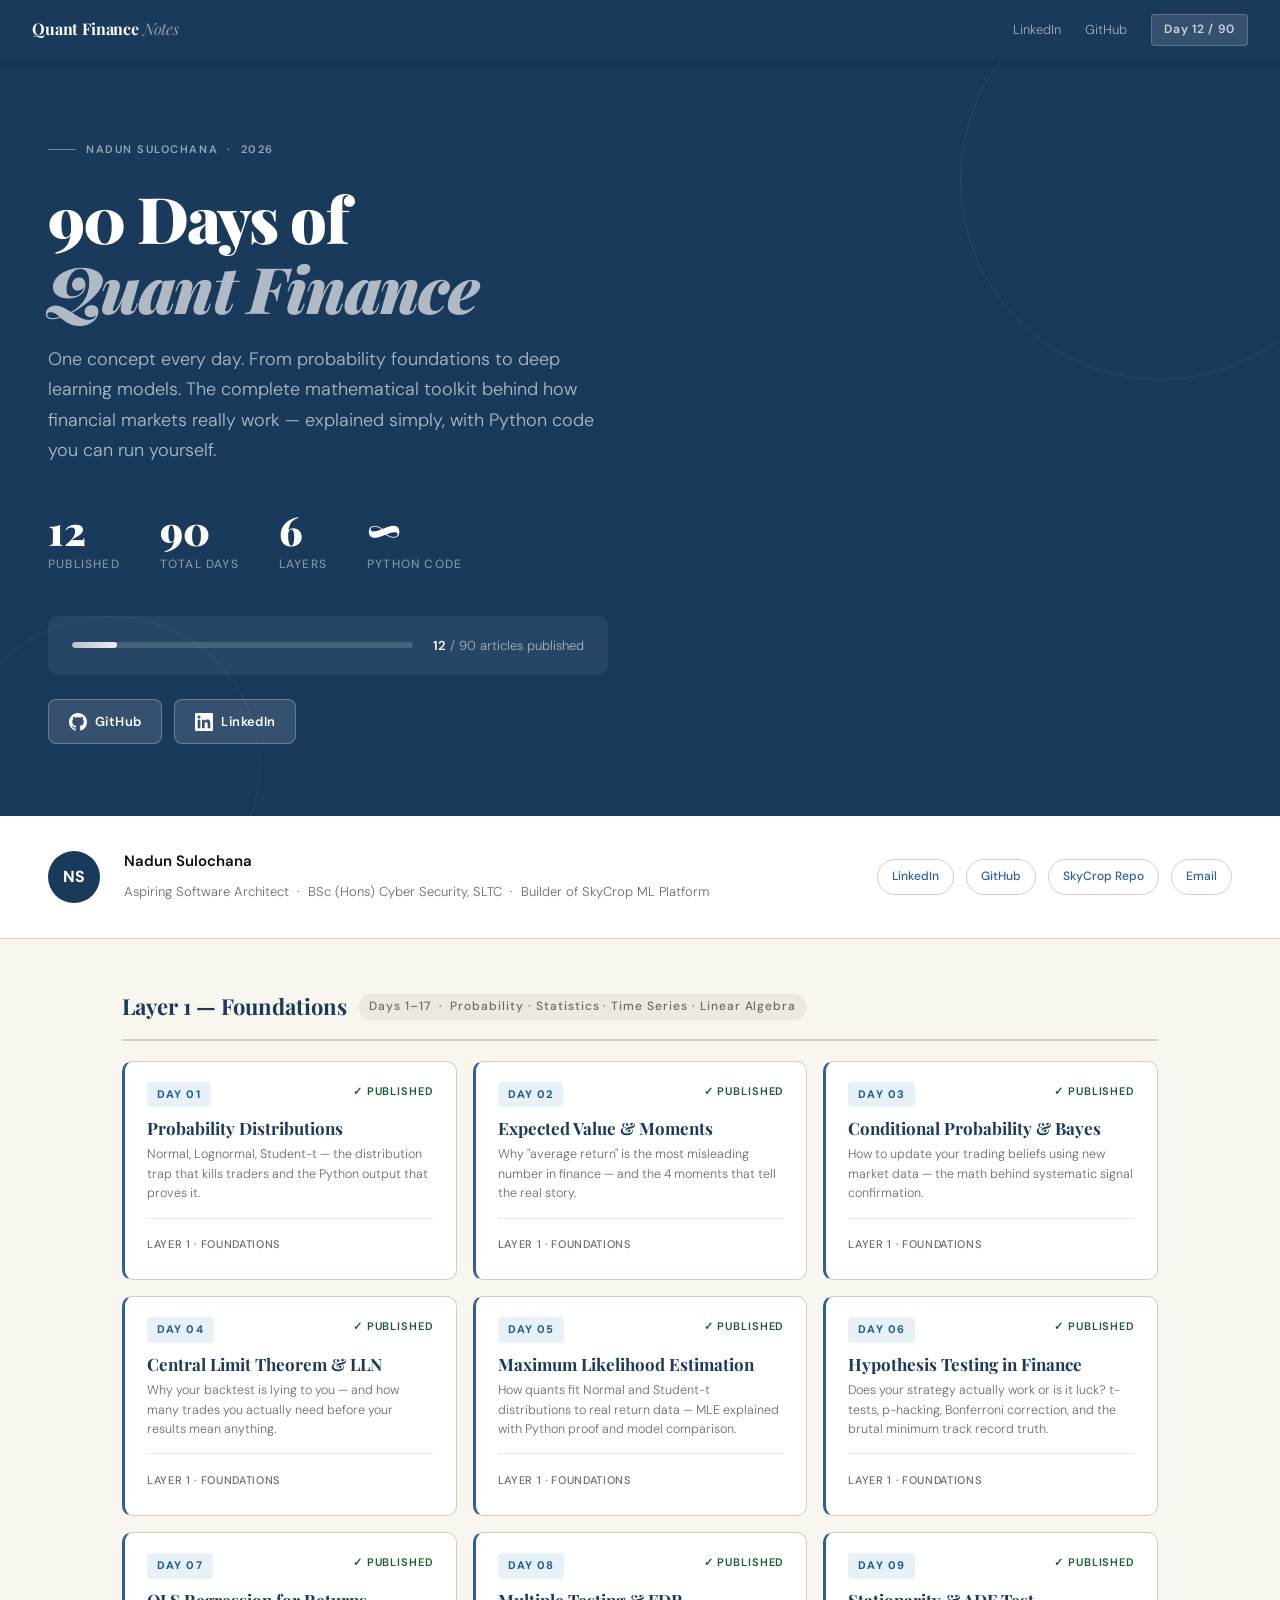
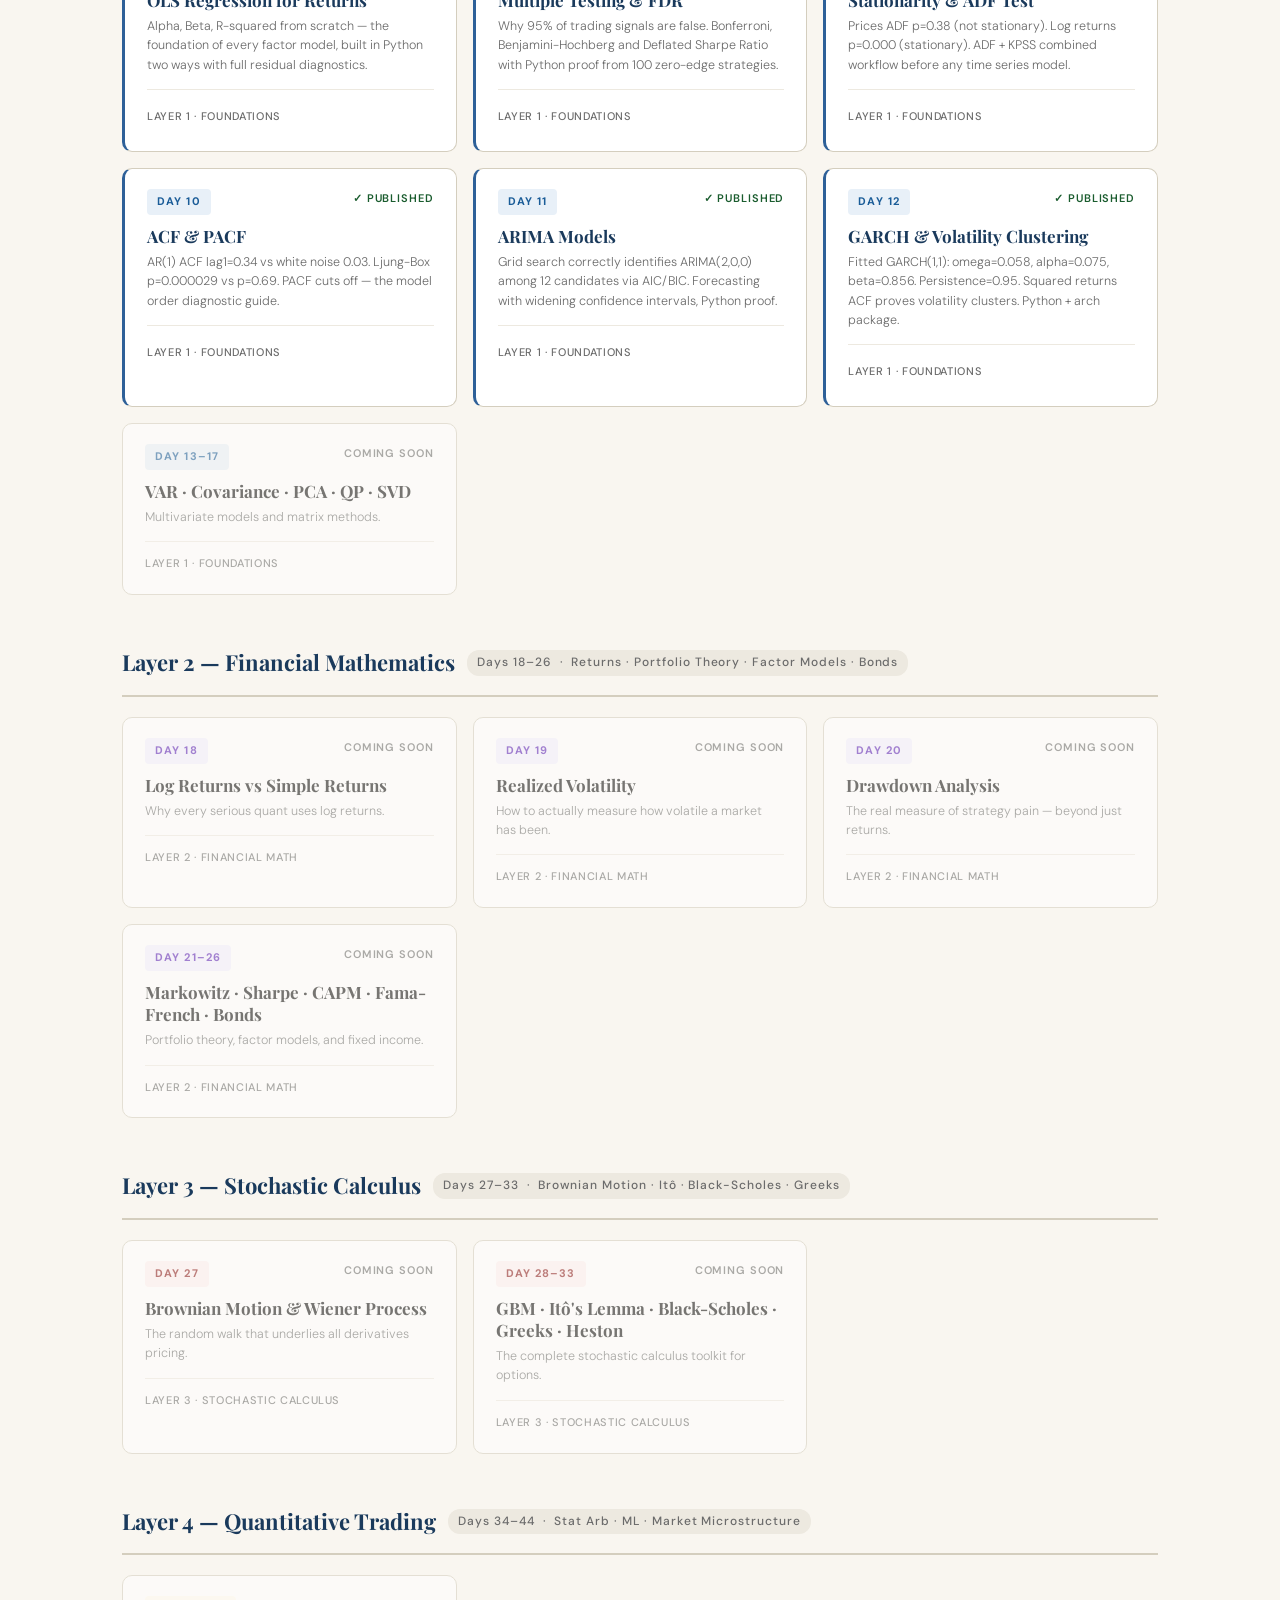
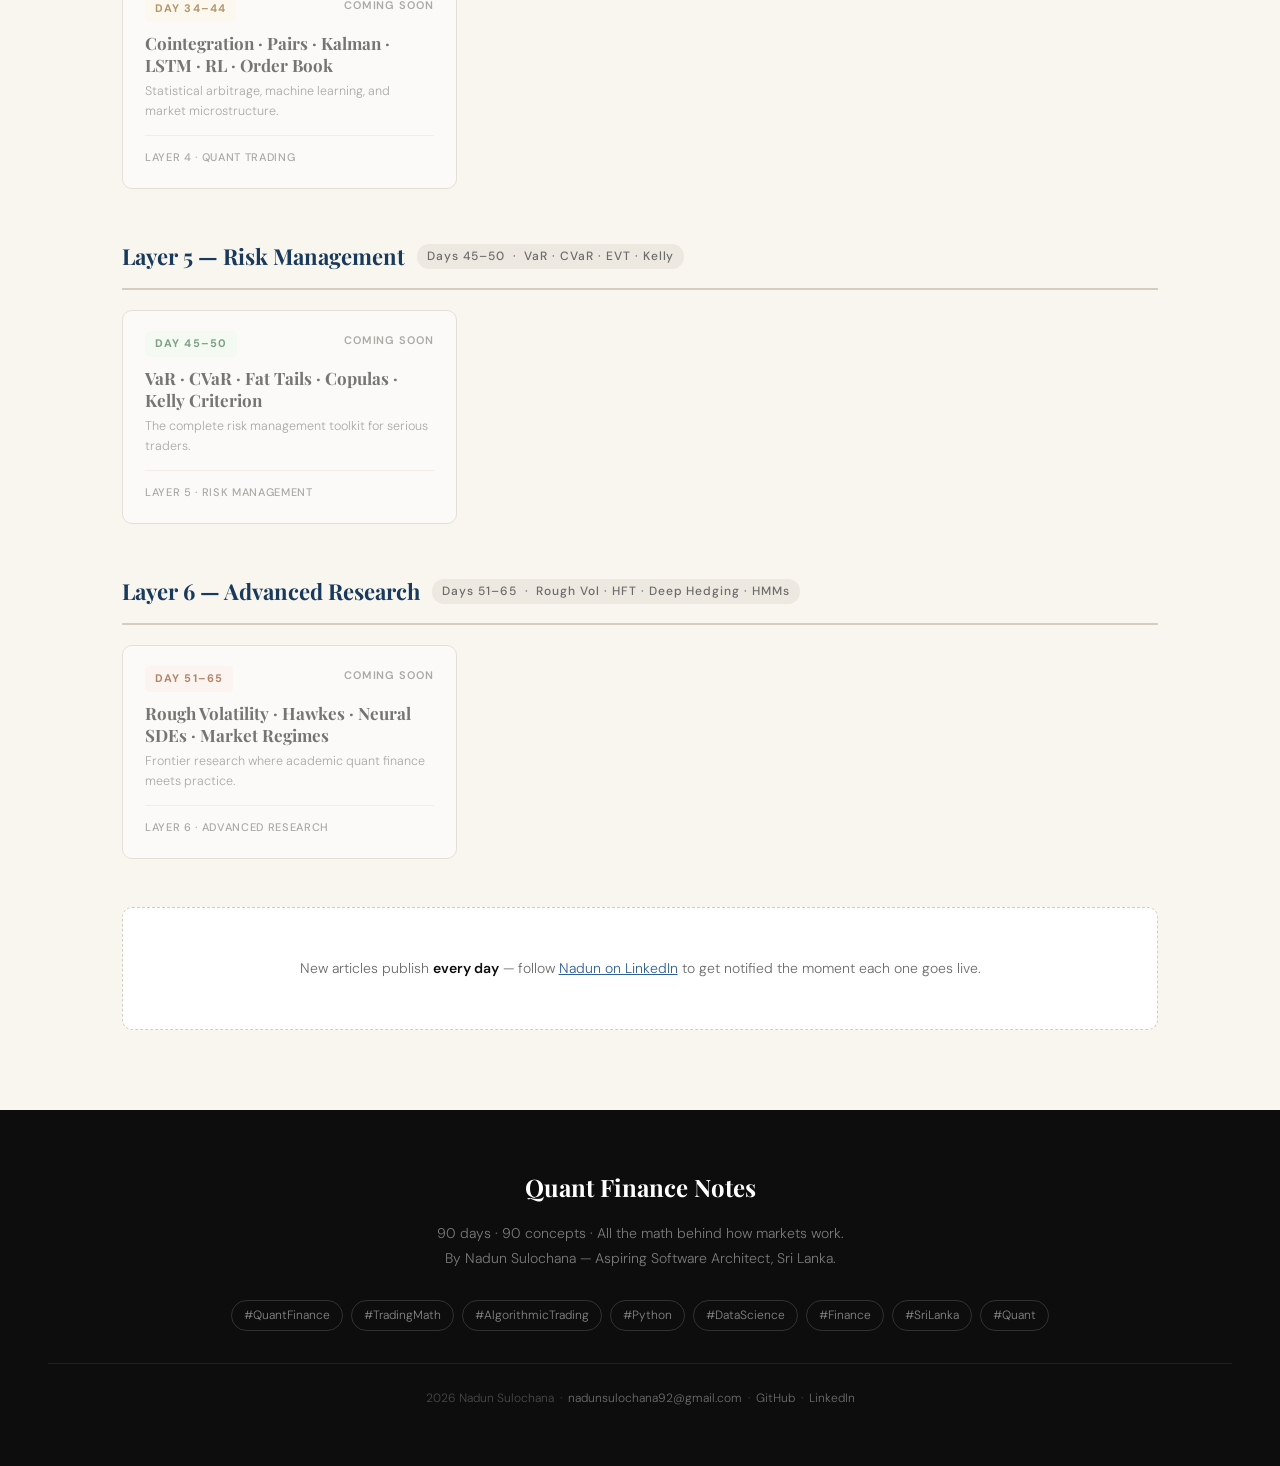
==== commit 105a5abf: "Add Day 12 Article" ====
--- a/index.html
+++ b/index.html
@@ -1,1076 +1,265 @@
-<!doctype html>
+<!DOCTYPE html>
 <html lang="en">
-  <head>
-    <meta charset="UTF-8" />
-    <meta
-      name="google-site-verification"
-      content="SgzPqB0Vckpfji6y3nNSuKVuLHeB-5xwqyW2BR0Zr9g"
-    />
-
-    <meta
-      name="description"
-      content="90-day series breaking down the mathematics behind financial markets — probability, stochastic calculus, ML, and risk management. Python code with real output. By Nadun Sulochana."
-    />
-    <meta
-      name="keywords"
-      content="quant finance, quantitative finance, trading math, Python, machine learning, algorithmic trading, statistics, Sri Lanka"
-    />
-    <meta name="viewport" content="width=device-width, initial-scale=1.0" />
-    <meta
-      name="description"
-      content="90-day series explaining the mathematics behind financial markets — probability, statistics, stochastic calculus, machine learning, and risk management. Python code with real output. Free educational resource by Nadun Sulochana, Sri Lanka."
-    />
-    <meta
-      name="keywords"
-      content="quant finance, quantitative finance, trading math, algorithmic trading, Python finance, machine learning trading, probability distributions, stochastic calculus, Black-Scholes, Bayes theorem, statistics finance, quant trading tutorial, financial mathematics, Nadun Sulochana, Sri Lanka quant"
-    />
-    <meta name="author" content="Nadun Sulochana" />
-    <meta
-      name="robots"
-      content="index, follow, max-snippet:-1, max-image-preview:large, max-video-preview:-1"
-    />
-    <meta name="googlebot" content="index, follow" />
-    <link rel="canonical" href="https://ns530.github.io/quant-finance-notes/" />
-
-    <!-- Open Graph / Facebook / LinkedIn -->
-    <meta property="og:type" content="website" />
-    <meta
-      property="og:url"
-      content="https://ns530.github.io/quant-finance-notes/"
-    />
-    <meta
-      property="og:title"
-      content="Quant Finance Notes — 90 Days of Trading Mathematics | Nadun Sulochana"
-    />
-    <meta
-      property="og:description"
-      content="90-day series explaining the mathematics behind financial markets — probability, statistics, stochastic calculus, machine learning, and risk management. Python code with real output. Free educational resource by Nadun Sulochana, Sri Lanka."
-    />
-    <meta property="og:site_name" content="Quant Finance Notes" />
-    <meta property="og:locale" content="en_US" />
-
-    <!-- Twitter Card -->
-    <meta name="twitter:card" content="summary_large_image" />
-    <meta
-      name="twitter:title"
-      content="Quant Finance Notes — 90 Days of Trading Mathematics | Nadun Sulochana"
-    />
-    <meta
-      name="twitter:description"
-      content="90-day series explaining the mathematics behind financial markets — probability, statistics, stochastic calculus, machine learning, and risk management. Python code with real output. Free educational resource by Nadun Sulochana, Sri Lanka."
-    />
-    <meta name="twitter:creator" content="@ns530" />
-
-    <!-- GEO / AI Citations -->
-    <meta name="citation_author" content="Nadun Sulochana" />
-    <meta
-      name="citation_title"
-      content="Quant Finance Notes — 90 Days of Trading Mathematics | Nadun Sulochana"
-    />
-    <meta
-      name="citation_public_url"
-      content="https://ns530.github.io/quant-finance-notes/"
-    />
-    <meta name="geo.region" content="LK" />
-    <meta name="geo.placename" content="Sri Lanka" />
-
-    <!-- Sitemap reference -->
-    <link
-      rel="sitemap"
-      type="application/xml"
-      href="/quant-finance-notes/sitemap.xml"
-    />
-
-    <!-- JSON-LD Structured Data (SEO + GEO) -->
-    <script type="application/ld+json">
-      {
-        "@context": "https://schema.org",
+<head>
+<meta charset="UTF-8">
+<meta name="google-site-verification" content="SgzPqB0Vckpfji6y3nNSuKVuLHeB-5xwqyW2BR0Zr9g">
+
+<meta name="description" content="90-day series breaking down the mathematics behind financial markets — probability, stochastic calculus, ML, and risk management. Python code with real output. By Nadun Sulochana.">
+<meta name="keywords" content="quant finance, quantitative finance, trading math, Python, machine learning, algorithmic trading, statistics, Sri Lanka">
+<meta name="viewport" content="width=device-width, initial-scale=1.0">
+<meta name="description" content="90-day series explaining the mathematics behind financial markets — probability, statistics, stochastic calculus, machine learning, and risk management. Python code with real output. Free educational resource by Nadun Sulochana, Sri Lanka.">
+<meta name="keywords" content="quant finance, quantitative finance, trading math, algorithmic trading, Python finance, machine learning trading, probability distributions, stochastic calculus, Black-Scholes, Bayes theorem, statistics finance, quant trading tutorial, financial mathematics, Nadun Sulochana, Sri Lanka quant">
+<meta name="author" content="Nadun Sulochana">
+<meta name="robots" content="index, follow, max-snippet:-1, max-image-preview:large, max-video-preview:-1">
+<meta name="googlebot" content="index, follow">
+<link rel="canonical" href="https://ns530.github.io/quant-finance-notes/">
+
+<!-- Open Graph / Facebook / LinkedIn -->
+<meta property="og:type" content="website">
+<meta property="og:url" content="https://ns530.github.io/quant-finance-notes/">
+<meta property="og:title" content="Quant Finance Notes — 90 Days of Trading Mathematics | Nadun Sulochana">
+<meta property="og:description" content="90-day series explaining the mathematics behind financial markets — probability, statistics, stochastic calculus, machine learning, and risk management. Python code with real output. Free educational resource by Nadun Sulochana, Sri Lanka.">
+<meta property="og:site_name" content="Quant Finance Notes">
+<meta property="og:locale" content="en_US">
+
+<!-- Twitter Card -->
+<meta name="twitter:card" content="summary_large_image">
+<meta name="twitter:title" content="Quant Finance Notes — 90 Days of Trading Mathematics | Nadun Sulochana">
+<meta name="twitter:description" content="90-day series explaining the mathematics behind financial markets — probability, statistics, stochastic calculus, machine learning, and risk management. Python code with real output. Free educational resource by Nadun Sulochana, Sri Lanka.">
+<meta name="twitter:creator" content="@ns530">
+
+<!-- GEO / AI Citations -->
+<meta name="citation_author" content="Nadun Sulochana">
+<meta name="citation_title" content="Quant Finance Notes — 90 Days of Trading Mathematics | Nadun Sulochana">
+<meta name="citation_public_url" content="https://ns530.github.io/quant-finance-notes/">
+<meta name="geo.region" content="LK">
+<meta name="geo.placename" content="Sri Lanka">
+
+<!-- Sitemap reference -->
+<link rel="sitemap" type="application/xml" href="/quant-finance-notes/sitemap.xml">
+
+<!-- JSON-LD Structured Data (SEO + GEO) -->
+<script type="application/ld+json">
+    {
+      "@context": "https://schema.org",
+      "@type": "WebSite",
+      "name": "Quant Finance Notes — 90 Days of Trading Mathematics | Nadun Sulochana",
+      "description": "90-day series explaining the mathematics behind financial markets — probability, statistics, stochastic calculus, machine learning, and risk management. Python code with real output. Free educational resource by Nadun Sulochana, Sri Lanka.",
+      "url": "https://ns530.github.io/quant-finance-notes/",
+      "author": {
+        "@type": "Person",
+        "name": "Nadun Sulochana",
+        "url": "https://www.linkedin.com/in/nadun-sulochana-41923029b",
+        "sameAs": [
+          "https://github.com/ns530",
+          "https://www.linkedin.com/in/nadun-sulochana-41923029b",
+          "https://ns530.github.io/quant-finance-notes/"
+        ],
+        "jobTitle": "Aspiring Software Architect",
+        "alumniOf": "Sri Lanka Technological Campus",
+        "knowsAbout": ["Quantitative Finance","Machine Learning","Software Architecture","Python","Cybersecurity"]
+      },
+      "publisher": {
+        "@type": "Person",
+        "name": "Nadun Sulochana"
+      },
+      "inLanguage": "en",
+      "isAccessibleForFree": true,
+      "educationalLevel": "beginner to advanced",
+      "about": ["Quantitative Finance","Trading Mathematics","Python Programming","Machine Learning","Statistics"],
+      "keywords": "quant finance, quantitative finance, trading math, algorithmic trading, Python finance, machine learning trading, probability distributions, stochastic calculus, Black-Scholes, Bayes theorem, statistics finance, quant trading tutorial, financial mathematics, Nadun Sulochana, Sri Lanka quant",
+      "isPartOf": {
         "@type": "WebSite",
-        "name": "Quant Finance Notes — 90 Days of Trading Mathematics | Nadun Sulochana",
-        "description": "90-day series explaining the mathematics behind financial markets — probability, statistics, stochastic calculus, machine learning, and risk management. Python code with real output. Free educational resource by Nadun Sulochana, Sri Lanka.",
-        "url": "https://ns530.github.io/quant-finance-notes/",
-        "author": {
-          "@type": "Person",
-          "name": "Nadun Sulochana",
-          "url": "https://www.linkedin.com/in/nadun-sulochana-41923029b",
-          "sameAs": [
-            "https://github.com/ns530",
-            "https://www.linkedin.com/in/nadun-sulochana-41923029b",
-            "https://ns530.github.io/quant-finance-notes/"
-          ],
-          "jobTitle": "Aspiring Software Architect",
-          "alumniOf": "Sri Lanka Technological Campus",
-          "knowsAbout": [
-            "Quantitative Finance",
-            "Machine Learning",
-            "Software Architecture",
-            "Python",
-            "Cybersecurity"
-          ]
-        },
-        "publisher": {
-          "@type": "Person",
-          "name": "Nadun Sulochana"
-        },
-        "inLanguage": "en",
-        "isAccessibleForFree": true,
-        "educationalLevel": "beginner to advanced",
-        "about": [
-          "Quantitative Finance",
-          "Trading Mathematics",
-          "Python Programming",
-          "Machine Learning",
-          "Statistics"
-        ],
-        "keywords": "quant finance, quantitative finance, trading math, algorithmic trading, Python finance, machine learning trading, probability distributions, stochastic calculus, Black-Scholes, Bayes theorem, statistics finance, quant trading tutorial, financial mathematics, Nadun Sulochana, Sri Lanka quant",
-        "isPartOf": {
-          "@type": "WebSite",
-          "name": "Quant Finance Notes",
-          "url": "https://ns530.github.io/quant-finance-notes/"
-        },
-        "potentialAction": {
-          "@type": "SearchAction",
-          "target": "https://ns530.github.io/quant-finance-notes/?q={search_term_string}",
-          "query-input": "required name=search_term_string"
-        }
-      }
-    </script>
-    <title>90-Day Quant Finance Notes — Nadun Sulochana</title>
-    <link rel="stylesheet" href="style.css" />
-    <style>
-      .home-hero {
-        background: var(--accent);
-        padding: 80px 48px 72px;
-        position: relative;
-        overflow: hidden;
-      }
-      .home-hero::before {
-        content: "";
-        position: absolute;
-        top: -80px;
-        right: -80px;
-        width: 400px;
-        height: 400px;
-        border-radius: 50%;
-        border: 1px solid rgba(255, 255, 255, 0.07);
-      }
-      .home-hero::after {
-        content: "";
-        position: absolute;
-        bottom: -100px;
-        left: -40px;
-        width: 300px;
-        height: 300px;
-        border-radius: 50%;
-        border: 1px solid rgba(255, 255, 255, 0.05);
-      }
-      .home-hero h1 {
-        font-family: "Playfair Display", serif;
-        font-size: clamp(38px, 6vw, 64px);
-        font-weight: 900;
-        color: white;
-        line-height: 1.08;
-        letter-spacing: -0.025em;
-        max-width: 760px;
-        margin-bottom: 22px;
-      }
-      .home-hero h1 em {
-        font-style: italic;
-        color: rgba(255, 255, 255, 0.65);
-      }
-      .home-hero p {
-        font-size: 18px;
-        font-weight: 300;
-        color: rgba(255, 255, 255, 0.65);
-        max-width: 560px;
-        line-height: 1.7;
-        margin-bottom: 44px;
-      }
-      .hero-stats {
-        display: flex;
-        gap: 40px;
-        flex-wrap: wrap;
-        margin-bottom: 40px;
-      }
-      .hero-stat-num {
-        font-family: "Playfair Display", serif;
-        font-size: 40px;
-        font-weight: 900;
-        color: white;
-        line-height: 1;
-        margin-bottom: 4px;
-      }
-      .hero-stat-label {
-        font-size: 12px;
-        font-weight: 500;
-        letter-spacing: 0.1em;
-        text-transform: uppercase;
-        color: rgba(255, 255, 255, 0.45);
-      }
-      .progress-section {
-        background: rgba(255, 255, 255, 0.06);
-        border-radius: 10px;
-        padding: 18px 24px;
-        display: flex;
-        align-items: center;
-        gap: 20px;
-        max-width: 560px;
-      }
-      .progress-track {
-        flex: 1;
-        height: 6px;
-        background: rgba(255, 255, 255, 0.15);
-        border-radius: 3px;
-        overflow: hidden;
-      }
-      .progress-fill {
-        height: 6px;
-        border-radius: 3px;
-        background: linear-gradient(
-          90deg,
-          rgba(255, 255, 255, 0.6),
-          rgba(255, 255, 255, 0.9)
-        );
-      }
-      .progress-label {
-        font-size: 13px;
-        color: rgba(255, 255, 255, 0.6);
-        white-space: nowrap;
-      }
-      .progress-label strong {
-        color: white;
-      }
-      .about-strip {
-        background: white;
-        border-bottom: 1px solid var(--rule);
-        padding: 32px 48px;
-        display: flex;
-        align-items: center;
-        gap: 24px;
-        flex-wrap: wrap;
-      }
-      .about-avatar {
-        width: 52px;
-        height: 52px;
-        border-radius: 50%;
-        background: var(--accent);
-        display: flex;
-        align-items: center;
-        justify-content: center;
-        font-weight: 700;
-        font-size: 16px;
-        color: white;
-        flex-shrink: 0;
-      }
-      .about-text {
-        flex: 1;
-        min-width: 200px;
-      }
-      .about-text strong {
-        display: block;
-        font-size: 15px;
-        font-weight: 600;
-        color: var(--ink);
-      }
-      .about-text span {
-        font-size: 13px;
-        color: var(--ink-muted);
-      }
-      .about-links {
-        display: flex;
-        gap: 12px;
-      }
-      .about-link {
-        font-size: 12px;
-        padding: 6px 14px;
-        border-radius: 20px;
-        border: 1px solid var(--rule);
-        color: var(--accent-mid);
-        text-decoration: none;
-        font-weight: 500;
-      }
-      .about-link:hover {
-        background: var(--accent-lt);
-      }
-      .series-container {
-        max-width: 1100px;
-        margin: 0 auto;
-        padding: 0 32px 80px;
-      }
-      .layer-title {
-        font-family: "Playfair Display", serif;
-        font-size: 22px;
-        font-weight: 700;
-        color: var(--accent);
-        margin: 48px 0 20px;
-        padding-bottom: 12px;
-        border-bottom: 2px solid var(--rule);
-        display: flex;
-        align-items: center;
-        gap: 12px;
-        flex-wrap: wrap;
-      }
-      .layer-count {
-        font-size: 12px;
-        font-weight: 500;
-        letter-spacing: 0.08em;
-        color: var(--ink-muted);
-        font-family: "DM Sans", sans-serif;
-        padding: 2px 10px;
-        border-radius: 12px;
-        background: var(--cream-dark);
-      }
-      .days-grid {
-        display: grid;
-        grid-template-columns: repeat(auto-fill, minmax(300px, 1fr));
-        gap: 16px;
-      }
-      .day-card {
-        background: white;
-        border: 1px solid var(--rule);
-        border-radius: 10px;
-        padding: 20px 22px;
-        text-decoration: none;
-        transition: all 0.2s;
-        display: block;
-        position: relative;
-      }
-      .day-card.published {
-        border-left: 3px solid var(--accent-mid);
-      }
-      .day-card.published:hover {
-        box-shadow: 0 4px 20px rgba(0, 0, 0, 0.1);
-        transform: translateY(-2px);
-        border-color: var(--accent-mid);
-      }
-      .day-card.coming-soon {
-        opacity: 0.55;
-        cursor: default;
-        pointer-events: none;
-      }
-      .day-card-top {
-        display: flex;
-        justify-content: space-between;
-        align-items: flex-start;
-        margin-bottom: 10px;
-      }
-      .day-num-badge {
-        font-size: 11px;
-        font-weight: 700;
-        letter-spacing: 0.1em;
-        padding: 3px 10px;
-        border-radius: 4px;
-      }
-      .day-status {
-        font-size: 11px;
-        font-weight: 600;
-        letter-spacing: 0.08em;
-        text-transform: uppercase;
-      }
-      .published .day-status {
-        color: var(--green);
-      }
-      .coming-soon .day-status {
-        color: var(--ink-muted);
-      }
-      .day-card-title {
-        font-family: "Playfair Display", serif;
-        font-size: 17px;
-        font-weight: 700;
-        line-height: 1.3;
-        margin-bottom: 6px;
-      }
-      .published .day-card-title {
-        color: var(--accent);
-      }
-      .coming-soon .day-card-title {
-        color: var(--ink);
-      }
-      .day-card-desc {
-        font-size: 12.5px;
-        color: var(--ink-muted);
-        line-height: 1.55;
-        margin-bottom: 14px;
-      }
-      .day-card-footer {
-        display: flex;
-        align-items: center;
-        justify-content: space-between;
-        padding-top: 12px;
-        border-top: 1px solid var(--cream-dark);
-      }
-      .day-card-layer {
-        font-size: 11px;
-        font-weight: 500;
-        letter-spacing: 0.06em;
-        text-transform: uppercase;
-        color: var(--ink-muted);
-      }
-      .day-card-arrow {
-        font-size: 16px;
-        color: var(--accent-mid);
-        opacity: 0;
-        transition:
-          opacity 0.2s,
-          transform 0.2s;
-      }
-      .day-card.published:hover .day-card-arrow {
-        opacity: 1;
-        transform: translateX(4px);
-      }
-      .l1 .day-num-badge {
-        background: #e8f0f8;
-        color: #1a5c98;
-      }
-      .l2 .day-num-badge {
-        background: #f3f0ff;
-        color: #5b21b6;
-      }
-      .l3 .day-num-badge {
-        background: #fdf0f0;
-        color: #8b1a1a;
-      }
-      .l4 .day-num-badge {
-        background: #fffbf0;
-        color: #7a4a00;
-      }
-      .l5 .day-num-badge {
-        background: #f0fdf4;
-        color: #1a5c2e;
-      }
-      .l6 .day-num-badge {
-        background: #fdf4f0;
-        color: #7a2a00;
-      }
-      .coming-notice {
-        text-align: center;
-        padding: 48px 32px;
-        background: white;
-        border: 1px dashed var(--rule);
-        border-radius: 10px;
-        margin-top: 48px;
-      }
-      .coming-notice p {
-        margin: 0;
-        font-size: 14px;
-        color: var(--ink-muted);
-      }
-      .site-footer {
-        background: var(--ink);
-        color: white;
-        padding: 56px 48px;
-        text-align: center;
-      }
-      .site-footer .footer-logo {
-        font-family: "Playfair Display", serif;
-        font-size: 24px;
-        font-weight: 700;
-        color: white;
-        margin-bottom: 12px;
-      }
-      .site-footer p {
-        font-size: 14px;
-        color: rgba(255, 255, 255, 0.45);
-        margin-bottom: 28px;
-      }
-      .footer-tags {
-        display: flex;
-        flex-wrap: wrap;
-        gap: 8px;
-        justify-content: center;
-        margin-bottom: 32px;
-      }
-      .footer-tag {
-        font-size: 12px;
-        padding: 4px 12px;
-        border-radius: 20px;
-        border: 1px solid rgba(255, 255, 255, 0.15);
-        color: rgba(255, 255, 255, 0.5);
-      }
-      .site-footer .copy {
-        font-size: 12px;
-        color: rgba(255, 255, 255, 0.25);
-        padding-top: 24px;
-        border-top: 1px solid rgba(255, 255, 255, 0.08);
-      }
-    </style>
-  </head>
-  <body>
-    <nav class="site-nav">
-      <a class="nav-brand" href="index.html"
-        >Quant Finance <span>Notes</span></a
-      >
-      <div class="nav-links">
-        <a
-          href="https://www.linkedin.com/in/nadun-sulochana-41923029b"
-          target="_blank"
-          >LinkedIn</a
-        >
-        <a href="https://github.com/ns530" target="_blank">GitHub</a>
-        <span class="nav-badge">Day 11 / 90</span>
-      </div>
-    </nav>
-
-    <div class="home-hero">
-      <div class="series-tag">Nadun Sulochana &nbsp;·&nbsp; 2026</div>
-      <h1>90 Days of<br /><em>Quant Finance</em></h1>
-      <p>
-        One concept every day. From probability foundations to deep learning
-        models. The complete mathematical toolkit behind how financial markets
-        really work — explained simply, with Python code you can run yourself.
-      </p>
-      <div class="hero-stats">
-        <div class="hero-stat">
-          <div class="hero-stat-num">11</div>
-          <div class="hero-stat-label">Published</div>
-        </div>
-        <div class="hero-stat">
-          <div class="hero-stat-num">90</div>
-          <div class="hero-stat-label">Total Days</div>
-        </div>
-        <div class="hero-stat">
-          <div class="hero-stat-num">6</div>
-          <div class="hero-stat-label">Layers</div>
-        </div>
-        <div class="hero-stat">
-          <div class="hero-stat-num">∞</div>
-          <div class="hero-stat-label">Python code</div>
-        </div>
-      </div>
-      <div class="progress-section">
-        <div class="progress-track">
-          <div class="progress-fill" style="width: 12.2%"></div>
-        </div>
-        <div class="progress-label">
-          <strong>11</strong> / 90 articles published
-        </div>
-      </div>
-      <div style="display: flex; gap: 12px; margin-top: 24px; flex-wrap: wrap">
-        <a
-          href="https://github.com/ns530"
-          target="_blank"
-          style="
-            display: inline-flex;
-            align-items: center;
-            gap: 8px;
-            background: rgba(255, 255, 255, 0.12);
-            border: 1px solid rgba(255, 255, 255, 0.25);
-            border-radius: 8px;
-            padding: 10px 20px;
-            font-size: 13px;
-            font-weight: 600;
-            color: white;
-            text-decoration: none;
-            letter-spacing: 0.03em;
-          "
-        >
-          <svg
-            width="18"
-            height="18"
-            viewBox="0 0 24 24"
-            fill="white"
-            style="flex-shrink: 0"
-          >
-            <path
-              d="M12 0C5.37 0 0 5.37 0 12c0 5.31 3.435 9.795 8.205 11.385.6.105.825-.255.825-.57 0-.285-.015-1.23-.015-2.235-3.015.555-3.795-.735-4.035-1.41-.135-.345-.72-1.41-1.23-1.695-.42-.225-1.02-.78-.015-.795.945-.015 1.62.87 1.845 1.23 1.08 1.815 2.805 1.305 3.495.99.105-.78.42-1.305.765-1.605-2.67-.3-5.46-1.335-5.46-5.925 0-1.305.465-2.385 1.23-3.225-.12-.3-.54-1.53.12-3.18 0 0 1.005-.315 3.3 1.23.96-.27 1.98-.405 3-.405s2.04.135 3 .405c2.295-1.56 3.3-1.23 3.3-1.23.66 1.65.24 2.88.12 3.18.765.84 1.23 1.905 1.23 3.225 0 4.605-2.805 5.625-5.475 5.925.435.375.81 1.095.81 2.22 0 1.605-.015 2.895-.015 3.3 0 .315.225.69.825.57A12.02 12.02 0 0 0 24 12c0-6.63-5.37-12-12-12z"
-            />
-          </svg>
-          GitHub
-        </a>
-        <a
-          href="https://www.linkedin.com/in/nadun-sulochana-41923029b"
-          target="_blank"
-          style="
-            display: inline-flex;
-            align-items: center;
-            gap: 8px;
-            background: rgba(255, 255, 255, 0.12);
-            border: 1px solid rgba(255, 255, 255, 0.25);
-            border-radius: 8px;
-            padding: 10px 20px;
-            font-size: 13px;
-            font-weight: 600;
-            color: white;
-            text-decoration: none;
-            letter-spacing: 0.03em;
-          "
-        >
-          <svg
-            width="18"
-            height="18"
-            viewBox="0 0 24 24"
-            fill="white"
-            style="flex-shrink: 0"
-          >
-            <path
-              d="M20.447 20.452h-3.554v-5.569c0-1.328-.027-3.037-1.852-3.037-1.853 0-2.136 1.445-2.136 2.939v5.667H9.351V9h3.414v1.561h.046c.477-.9 1.637-1.85 3.37-1.85 3.601 0 4.267 2.37 4.267 5.455v6.286zM5.337 7.433a2.062 2.062 0 0 1-2.063-2.065 2.064 2.064 0 1 1 2.063 2.065zm1.782 13.019H3.555V9h3.564v11.452zM22.225 0H1.771C.792 0 0 .774 0 1.729v20.542C0 23.227.792 24 1.771 24h20.451C23.2 24 24 23.227 24 22.271V1.729C24 .774 23.2 0 22.222 0h.003z"
-            />
-          </svg>
-          LinkedIn
-        </a>
-      </div>
-    </div>
-
-    <div class="about-strip">
-      <div class="about-avatar">NS</div>
-      <div class="about-text">
-        <strong>Nadun Sulochana</strong>
-        <span
-          >Aspiring Software Architect &nbsp;·&nbsp; BSc (Hons) Cyber Security,
-          SLTC &nbsp;·&nbsp; Builder of SkyCrop ML Platform</span
-        >
-      </div>
-      <div class="about-links">
-        <a
-          class="about-link"
-          href="https://www.linkedin.com/in/nadun-sulochana-41923029b"
-          target="_blank"
-          >LinkedIn</a
-        >
-        <a class="about-link" href="https://github.com/ns530" target="_blank"
-          >GitHub</a
-        >
-        <a
-          class="about-link"
-          href="https://github.com/ns530/skycrop"
-          target="_blank"
-          >SkyCrop Repo</a
-        >
-        <a class="about-link" href="mailto:nadunsulochana92@gmail.com">Email</a>
-      </div>
-    </div>
-
-    <div class="series-container">
-      <div class="layer-title">
-        Layer 1 — Foundations
-        <span class="layer-count"
-          >Days 1–17 &nbsp;·&nbsp; Probability · Statistics · Time Series ·
-          Linear Algebra</span
-        >
-      </div>
-      <div class="days-grid">
-        <a href="day1.html" class="day-card published l1">
-          <div class="day-card-top">
-            <span class="day-num-badge">DAY 01</span
-            ><span class="day-status">✓ Published</span>
-          </div>
-          <div class="day-card-title">Probability Distributions</div>
-          <div class="day-card-desc">
-            Normal, Lognormal, Student-t — the distribution trap that kills
-            traders and the Python output that proves it.
-          </div>
-          <div class="day-card-footer">
-            <span class="day-card-layer">Layer 1 · Foundations</span
-            ><span class="day-card-arrow">→</span>
-          </div>
-        </a>
-
-        <a href="day2.html" class="day-card published l1">
-          <div class="day-card-top">
-            <span class="day-num-badge">DAY 02</span
-            ><span class="day-status">✓ Published</span>
-          </div>
-          <div class="day-card-title">Expected Value &amp; Moments</div>
-          <div class="day-card-desc">
-            Why "average return" is the most misleading number in finance — and
-            the 4 moments that tell the real story.
-          </div>
-          <div class="day-card-footer">
-            <span class="day-card-layer">Layer 1 · Foundations</span
-            ><span class="day-card-arrow">→</span>
-          </div>
-        </a>
-
-        <a href="day3.html" class="day-card published l1"
-          ><div class="day-card-top">
-            <span class="day-num-badge">DAY 03</span
-            ><span class="day-status">✓ Published</span>
-          </div>
-          <div class="day-card-title">Conditional Probability &amp; Bayes</div>
-          <div class="day-card-desc">
-            How to update your trading beliefs using new market data — the math
-            behind systematic signal confirmation.
-          </div>
-          <div class="day-card-footer">
-            <span class="day-card-layer">Layer 1 · Foundations</span
-            ><span class="day-card-arrow">→</span>
-          </div></a
-        >
-        <a href="day4.html" class="day-card published l1"
-          ><div class="day-card-top">
-            <span class="day-num-badge">DAY 04</span
-            ><span class="day-status">✓ Published</span>
-          </div>
-          <div class="day-card-title">Central Limit Theorem &amp; LLN</div>
-          <div class="day-card-desc">
-            Why your backtest is lying to you — and how many trades you actually
-            need before your results mean anything.
-          </div>
-          <div class="day-card-footer">
-            <span class="day-card-layer">Layer 1 · Foundations</span
-            ><span class="day-card-arrow">→</span>
-          </div></a
-        >
-        <a href="day5.html" class="day-card published l1"
-          ><div class="day-card-top">
-            <span class="day-num-badge">DAY 05</span
-            ><span class="day-status">✓ Published</span>
-          </div>
-          <div class="day-card-title">Maximum Likelihood Estimation</div>
-          <div class="day-card-desc">
-            How quants fit Normal and Student-t distributions to real return
-            data — MLE explained with Python proof and model comparison.
-          </div>
-          <div class="day-card-footer">
-            <span class="day-card-layer">Layer 1 · Foundations</span
-            ><span class="day-card-arrow">→</span>
-          </div></a
-        >
-        <a href="day6.html" class="day-card published l1">
-          <div class="day-card-top">
-            <span class="day-num-badge">DAY 06</span>
-            <span class="day-status">✓ Published</span>
-          </div>
-          <div class="day-card-title">Hypothesis Testing in Finance</div>
-          <div class="day-card-desc">
-            Does your strategy actually work, or is it just luck?
-          </div>
-          <div class="day-card-footer">
-            <span class="day-card-layer">Layer 1 · Foundations</span>
-            <span class="day-card-arrow">→</span>
-          </div>
-        </a>
-        <a href="day7.html" class="day-card published l1"
-          ><div class="day-card-top">
-            <span class="day-num-badge">DAY 07</span
-            ><span class="day-status">✓ Published</span>
-          </div>
-          <div class="day-card-title">OLS Regression for Returns</div>
-          <div class="day-card-desc">
-            Alpha, Beta, R-squared from scratch — the foundation of every factor
-            model, built in Python two ways with full residual diagnostics.
-          </div>
-          <div class="day-card-footer">
-            <span class="day-card-layer">Layer 1 · Foundations</span
-            ><span class="day-card-arrow">→</span>
-          </div></a
-        >
-        <a href="day8.html" class="day-card published l1"
-          ><div class="day-card-top">
-            <span class="day-num-badge">DAY 08</span
-            ><span class="day-status">✓ Published</span>
-          </div>
-          <div class="day-card-title">Multiple Testing &amp; FDR</div>
-          <div class="day-card-desc">
-            Why 95% of trading signals are false. Bonferroni, Benjamini-Hochberg
-            and Deflated Sharpe Ratio with Python proof from 100 zero-edge
-            strategies.
-          </div>
-          <div class="day-card-footer">
-            <span class="day-card-layer">Layer 1 · Foundations</span
-            ><span class="day-card-arrow">→</span>
-          </div></a
-        >
-        <a href="day9.html" class="day-card published l1"
-          ><div class="day-card-top">
-            <span class="day-num-badge">DAY 09</span
-            ><span class="day-status">✓ Published</span>
-          </div>
-          <div class="day-card-title">Stationarity &amp; ADF Test</div>
-          <div class="day-card-desc">
-            Prices ADF p=0.38 (not stationary). Log returns p=0.000
-            (stationary). ADF + KPSS combined workflow before any time series
-            model.
-          </div>
-          <div class="day-card-footer">
-            <span class="day-card-layer">Layer 1 · Foundations</span
-            ><span class="day-card-arrow">→</span>
-          </div></a
-        >
-        <a href="day10.html" class="day-card published l1"
-          ><div class="day-card-top">
-            <span class="day-num-badge">DAY 10</span
-            ><span class="day-status">✓ Published</span>
-          </div>
-          <div class="day-card-title">ACF &amp; PACF</div>
-          <div class="day-card-desc">
-            AR(1) ACF lag1=0.34 vs white noise 0.03. Ljung-Box p=0.000029 vs
-            p=0.69. PACF cuts off — the model order diagnostic guide.
-          </div>
-          <div class="day-card-footer">
-            <span class="day-card-layer">Layer 1 · Foundations</span
-            ><span class="day-card-arrow">→</span>
-          </div></a
-        >
-        <a href="day11.html" class="day-card published l1"
-          ><div class="day-card-top">
-            <span class="day-num-badge">DAY 11</span
-            ><span class="day-status">✓ Published</span>
-          </div>
-          <div class="day-card-title">ARIMA Models</div>
-          <div class="day-card-desc">
-            Grid search correctly identifies ARIMA(2,0,0) among 12 candidates
-            via AIC/BIC. Forecasting with widening confidence intervals, Python
-            proof.
-          </div>
-          <div class="day-card-footer">
-            <span class="day-card-layer">Layer 1 · Foundations</span
-            ><span class="day-card-arrow">→</span>
-          </div></a
-        >
-        <div class="day-card coming-soon l1">
-          <div class="day-card-top">
-            <span class="day-num-badge">DAY 12</span
-            ><span class="day-status">Coming soon</span>
-          </div>
-          <div class="day-card-title">GARCH &amp; Volatility Clustering</div>
-          <div class="day-card-desc">
-            Why market volatility explodes in clusters.
-          </div>
-          <div class="day-card-footer">
-            <span class="day-card-layer">Layer 1 · Foundations</span>
-          </div>
-        </div>
-        <div class="day-card coming-soon l1">
-          <div class="day-card-top">
-            <span class="day-num-badge">DAY 13–17</span
-            ><span class="day-status">Coming soon</span>
-          </div>
-          <div class="day-card-title">VAR · Covariance · PCA · QP · SVD</div>
-          <div class="day-card-desc">
-            Multivariate models and matrix methods.
-          </div>
-          <div class="day-card-footer">
-            <span class="day-card-layer">Layer 1 · Foundations</span>
-          </div>
-        </div>
-      </div>
-
-      <div class="layer-title">
-        Layer 2 — Financial Mathematics
-        <span class="layer-count"
-          >Days 18–26 &nbsp;·&nbsp; Returns · Portfolio Theory · Factor Models ·
-          Bonds</span
-        >
-      </div>
-      <div class="days-grid">
-        <div class="day-card coming-soon l2">
-          <div class="day-card-top">
-            <span class="day-num-badge">DAY 18</span
-            ><span class="day-status">Coming soon</span>
-          </div>
-          <div class="day-card-title">Log Returns vs Simple Returns</div>
-          <div class="day-card-desc">
-            Why every serious quant uses log returns.
-          </div>
-          <div class="day-card-footer">
-            <span class="day-card-layer">Layer 2 · Financial Math</span>
-          </div>
-        </div>
-        <div class="day-card coming-soon l2">
-          <div class="day-card-top">
-            <span class="day-num-badge">DAY 19</span
-            ><span class="day-status">Coming soon</span>
-          </div>
-          <div class="day-card-title">Realized Volatility</div>
-          <div class="day-card-desc">
-            How to actually measure how volatile a market has been.
-          </div>
-          <div class="day-card-footer">
-            <span class="day-card-layer">Layer 2 · Financial Math</span>
-          </div>
-        </div>
-        <div class="day-card coming-soon l2">
-          <div class="day-card-top">
-            <span class="day-num-badge">DAY 20</span
-            ><span class="day-status">Coming soon</span>
-          </div>
-          <div class="day-card-title">Drawdown Analysis</div>
-          <div class="day-card-desc">
-            The real measure of strategy pain — beyond just returns.
-          </div>
-          <div class="day-card-footer">
-            <span class="day-card-layer">Layer 2 · Financial Math</span>
-          </div>
-        </div>
-        <div class="day-card coming-soon l2">
-          <div class="day-card-top">
-            <span class="day-num-badge">DAY 21–26</span
-            ><span class="day-status">Coming soon</span>
-          </div>
-          <div class="day-card-title">
-            Markowitz · Sharpe · CAPM · Fama-French · Bonds
-          </div>
-          <div class="day-card-desc">
-            Portfolio theory, factor models, and fixed income.
-          </div>
-          <div class="day-card-footer">
-            <span class="day-card-layer">Layer 2 · Financial Math</span>
-          </div>
-        </div>
-      </div>
-
-      <div class="layer-title">
-        Layer 3 — Stochastic Calculus
-        <span class="layer-count"
-          >Days 27–33 &nbsp;·&nbsp; Brownian Motion · Itô · Black-Scholes ·
-          Greeks</span
-        >
-      </div>
-      <div class="days-grid">
-        <div class="day-card coming-soon l3">
-          <div class="day-card-top">
-            <span class="day-num-badge">DAY 27</span
-            ><span class="day-status">Coming soon</span>
-          </div>
-          <div class="day-card-title">Brownian Motion &amp; Wiener Process</div>
-          <div class="day-card-desc">
-            The random walk that underlies all derivatives pricing.
-          </div>
-          <div class="day-card-footer">
-            <span class="day-card-layer">Layer 3 · Stochastic Calculus</span>
-          </div>
-        </div>
-        <div class="day-card coming-soon l3">
-          <div class="day-card-top">
-            <span class="day-num-badge">DAY 28–33</span
-            ><span class="day-status">Coming soon</span>
-          </div>
-          <div class="day-card-title">
-            GBM · Itô's Lemma · Black-Scholes · Greeks · Heston
-          </div>
-          <div class="day-card-desc">
-            The complete stochastic calculus toolkit for options.
-          </div>
-          <div class="day-card-footer">
-            <span class="day-card-layer">Layer 3 · Stochastic Calculus</span>
-          </div>
-        </div>
-      </div>
-
-      <div class="layer-title">
-        Layer 4 — Quantitative Trading
-        <span class="layer-count"
-          >Days 34–44 &nbsp;·&nbsp; Stat Arb · ML · Market Microstructure</span
-        >
-      </div>
-      <div class="days-grid">
-        <div class="day-card coming-soon l4">
-          <div class="day-card-top">
-            <span class="day-num-badge">DAY 34–44</span
-            ><span class="day-status">Coming soon</span>
-          </div>
-          <div class="day-card-title">
-            Cointegration · Pairs · Kalman · LSTM · RL · Order Book
-          </div>
-          <div class="day-card-desc">
-            Statistical arbitrage, machine learning, and market microstructure.
-          </div>
-          <div class="day-card-footer">
-            <span class="day-card-layer">Layer 4 · Quant Trading</span>
-          </div>
-        </div>
-      </div>
-
-      <div class="layer-title">
-        Layer 5 — Risk Management
-        <span class="layer-count"
-          >Days 45–50 &nbsp;·&nbsp; VaR · CVaR · EVT · Kelly</span
-        >
-      </div>
-      <div class="days-grid">
-        <div class="day-card coming-soon l5">
-          <div class="day-card-top">
-            <span class="day-num-badge">DAY 45–50</span
-            ><span class="day-status">Coming soon</span>
-          </div>
-          <div class="day-card-title">
-            VaR · CVaR · Fat Tails · Copulas · Kelly Criterion
-          </div>
-          <div class="day-card-desc">
-            The complete risk management toolkit for serious traders.
-          </div>
-          <div class="day-card-footer">
-            <span class="day-card-layer">Layer 5 · Risk Management</span>
-          </div>
-        </div>
-      </div>
-
-      <div class="layer-title">
-        Layer 6 — Advanced Research
-        <span class="layer-count"
-          >Days 51–65 &nbsp;·&nbsp; Rough Vol · HFT · Deep Hedging · HMMs</span
-        >
-      </div>
-      <div class="days-grid">
-        <div class="day-card coming-soon l6">
-          <div class="day-card-top">
-            <span class="day-num-badge">DAY 51–65</span
-            ><span class="day-status">Coming soon</span>
-          </div>
-          <div class="day-card-title">
-            Rough Volatility · Hawkes · Neural SDEs · Market Regimes
-          </div>
-          <div class="day-card-desc">
-            Frontier research where academic quant finance meets practice.
-          </div>
-          <div class="day-card-footer">
-            <span class="day-card-layer">Layer 6 · Advanced Research</span>
-          </div>
-        </div>
-      </div>
-
-      <div class="coming-notice">
-        <p>
-          New articles publish <strong>every day</strong> — follow
-          <a
-            href="https://www.linkedin.com/in/nadun-sulochana-41923029b"
-            style="color: var(--accent-mid)"
-            >Nadun on LinkedIn</a
-          >
-          to get notified the moment each one goes live.
-        </p>
-      </div>
-    </div>
-
-    <footer class="site-footer">
-      <div class="footer-logo">Quant Finance Notes</div>
-      <p>
-        90 days · 90 concepts · All the math behind how markets work.<br />By
-        Nadun Sulochana — Aspiring Software Architect, Sri Lanka.
-      </p>
-      <div class="footer-tags">
-        <span class="footer-tag">#QuantFinance</span
-        ><span class="footer-tag">#TradingMath</span
-        ><span class="footer-tag">#AlgorithmicTrading</span
-        ><span class="footer-tag">#Python</span
-        ><span class="footer-tag">#DataScience</span
-        ><span class="footer-tag">#Finance</span
-        ><span class="footer-tag">#SriLanka</span
-        ><span class="footer-tag">#Quant</span>
-      </div>
-      <div class="copy">
-        2026 Nadun Sulochana &nbsp;·&nbsp;
-        <a
-          href="mailto:nadunsulochana92@gmail.com"
-          style="color: rgba(255, 255, 255, 0.4); text-decoration: none"
-          >nadunsulochana92@gmail.com</a
-        >
-        &nbsp;·&nbsp;
-        <a
-          href="https://github.com/ns530"
-          target="_blank"
-          style="color: rgba(255, 255, 255, 0.4); text-decoration: none"
-          >GitHub</a
-        >
-        &nbsp;·&nbsp;
-        <a
-          href="https://www.linkedin.com/in/nadun-sulochana-41923029b"
-          target="_blank"
-          style="color: rgba(255, 255, 255, 0.4); text-decoration: none"
-          >LinkedIn</a
-        >
-      </div>
-    </footer>
-  </body>
+        "name": "Quant Finance Notes",
+        "url": "https://ns530.github.io/quant-finance-notes/"
+      },"potentialAction":{"@type":"SearchAction","target":"https://ns530.github.io/quant-finance-notes/?q={search_term_string}","query-input":"required name=search_term_string"}
+    }
+</script>
+<title>90-Day Quant Finance Notes — Nadun Sulochana</title>
+<link rel="stylesheet" href="style.css">
+<style>
+.home-hero{background:var(--accent);padding:80px 48px 72px;position:relative;overflow:hidden;}
+.home-hero::before{content:'';position:absolute;top:-80px;right:-80px;width:400px;height:400px;border-radius:50%;border:1px solid rgba(255,255,255,0.07);}
+.home-hero::after{content:'';position:absolute;bottom:-100px;left:-40px;width:300px;height:300px;border-radius:50%;border:1px solid rgba(255,255,255,0.05);}
+.home-hero h1{font-family:'Playfair Display',serif;font-size:clamp(38px,6vw,64px);font-weight:900;color:white;line-height:1.08;letter-spacing:-0.025em;max-width:760px;margin-bottom:22px;}
+.home-hero h1 em{font-style:italic;color:rgba(255,255,255,0.65);}
+.home-hero p{font-size:18px;font-weight:300;color:rgba(255,255,255,0.65);max-width:560px;line-height:1.7;margin-bottom:44px;}
+.hero-stats{display:flex;gap:40px;flex-wrap:wrap;margin-bottom:40px;}
+.hero-stat-num{font-family:'Playfair Display',serif;font-size:40px;font-weight:900;color:white;line-height:1;margin-bottom:4px;}
+.hero-stat-label{font-size:12px;font-weight:500;letter-spacing:0.1em;text-transform:uppercase;color:rgba(255,255,255,0.45);}
+.progress-section{background:rgba(255,255,255,0.06);border-radius:10px;padding:18px 24px;display:flex;align-items:center;gap:20px;max-width:560px;}
+.progress-track{flex:1;height:6px;background:rgba(255,255,255,0.15);border-radius:3px;overflow:hidden;}
+.progress-fill{height:6px;border-radius:3px;background:linear-gradient(90deg,rgba(255,255,255,0.6),rgba(255,255,255,0.9));}
+.progress-label{font-size:13px;color:rgba(255,255,255,0.6);white-space:nowrap;}
+.progress-label strong{color:white;}
+.about-strip{background:white;border-bottom:1px solid var(--rule);padding:32px 48px;display:flex;align-items:center;gap:24px;flex-wrap:wrap;}
+.about-avatar{width:52px;height:52px;border-radius:50%;background:var(--accent);display:flex;align-items:center;justify-content:center;font-weight:700;font-size:16px;color:white;flex-shrink:0;}
+.about-text{flex:1;min-width:200px;}
+.about-text strong{display:block;font-size:15px;font-weight:600;color:var(--ink);}
+.about-text span{font-size:13px;color:var(--ink-muted);}
+.about-links{display:flex;gap:12px;}
+.about-link{font-size:12px;padding:6px 14px;border-radius:20px;border:1px solid var(--rule);color:var(--accent-mid);text-decoration:none;font-weight:500;}
+.about-link:hover{background:var(--accent-lt);}
+.series-container{max-width:1100px;margin:0 auto;padding:0 32px 80px;}
+.layer-title{font-family:'Playfair Display',serif;font-size:22px;font-weight:700;color:var(--accent);margin:48px 0 20px;padding-bottom:12px;border-bottom:2px solid var(--rule);display:flex;align-items:center;gap:12px;flex-wrap:wrap;}
+.layer-count{font-size:12px;font-weight:500;letter-spacing:0.08em;color:var(--ink-muted);font-family:'DM Sans',sans-serif;padding:2px 10px;border-radius:12px;background:var(--cream-dark);}
+.days-grid{display:grid;grid-template-columns:repeat(auto-fill,minmax(300px,1fr));gap:16px;}
+.day-card{background:white;border:1px solid var(--rule);border-radius:10px;padding:20px 22px;text-decoration:none;transition:all 0.2s;display:block;position:relative;}
+.day-card.published{border-left:3px solid var(--accent-mid);}
+.day-card.published:hover{box-shadow:0 4px 20px rgba(0,0,0,0.1);transform:translateY(-2px);border-color:var(--accent-mid);}
+.day-card.coming-soon{opacity:0.55;cursor:default;pointer-events:none;}
+.day-card-top{display:flex;justify-content:space-between;align-items:flex-start;margin-bottom:10px;}
+.day-num-badge{font-size:11px;font-weight:700;letter-spacing:0.1em;padding:3px 10px;border-radius:4px;}
+.day-status{font-size:11px;font-weight:600;letter-spacing:0.08em;text-transform:uppercase;}
+.published .day-status{color:var(--green);}
+.coming-soon .day-status{color:var(--ink-muted);}
+.day-card-title{font-family:'Playfair Display',serif;font-size:17px;font-weight:700;line-height:1.3;margin-bottom:6px;}
+.published .day-card-title{color:var(--accent);}
+.coming-soon .day-card-title{color:var(--ink);}
+.day-card-desc{font-size:12.5px;color:var(--ink-muted);line-height:1.55;margin-bottom:14px;}
+.day-card-footer{display:flex;align-items:center;justify-content:space-between;padding-top:12px;border-top:1px solid var(--cream-dark);}
+.day-card-layer{font-size:11px;font-weight:500;letter-spacing:0.06em;text-transform:uppercase;color:var(--ink-muted);}
+.day-card-arrow{font-size:16px;color:var(--accent-mid);opacity:0;transition:opacity 0.2s,transform 0.2s;}
+.day-card.published:hover .day-card-arrow{opacity:1;transform:translateX(4px);}
+.l1 .day-num-badge{background:#E8F0F8;color:#1A5C98;}
+.l2 .day-num-badge{background:#F3F0FF;color:#5B21B6;}
+.l3 .day-num-badge{background:#FDF0F0;color:#8B1A1A;}
+.l4 .day-num-badge{background:#FFFBF0;color:#7A4A00;}
+.l5 .day-num-badge{background:#F0FDF4;color:#1A5C2E;}
+.l6 .day-num-badge{background:#FDF4F0;color:#7A2A00;}
+.coming-notice{text-align:center;padding:48px 32px;background:white;border:1px dashed var(--rule);border-radius:10px;margin-top:48px;}
+.coming-notice p{margin:0;font-size:14px;color:var(--ink-muted);}
+.site-footer{background:var(--ink);color:white;padding:56px 48px;text-align:center;}
+.site-footer .footer-logo{font-family:'Playfair Display',serif;font-size:24px;font-weight:700;color:white;margin-bottom:12px;}
+.site-footer p{font-size:14px;color:rgba(255,255,255,0.45);margin-bottom:28px;}
+.footer-tags{display:flex;flex-wrap:wrap;gap:8px;justify-content:center;margin-bottom:32px;}
+.footer-tag{font-size:12px;padding:4px 12px;border-radius:20px;border:1px solid rgba(255,255,255,0.15);color:rgba(255,255,255,0.5);}
+.site-footer .copy{font-size:12px;color:rgba(255,255,255,0.25);padding-top:24px;border-top:1px solid rgba(255,255,255,0.08);}
+</style>
+</head>
+<body>
+<nav class="site-nav">
+  <a class="nav-brand" href="index.html">Quant Finance <span>Notes</span></a>
+  <div class="nav-links">
+    <a href="https://www.linkedin.com/in/nadun-sulochana-41923029b" target="_blank">LinkedIn</a>
+    <a href="https://github.com/ns530" target="_blank">GitHub</a>
+    <span class="nav-badge">Day 12 / 90</span>
+  </div>
+</nav>
+
+<div class="home-hero">
+  <div class="series-tag">Nadun Sulochana &nbsp;·&nbsp; 2026</div>
+  <h1>90 Days of<br/><em>Quant Finance</em></h1>
+  <p>One concept every day. From probability foundations to deep learning models. The complete mathematical toolkit behind how financial markets really work — explained simply, with Python code you can run yourself.</p>
+  <div class="hero-stats">
+    <div class="hero-stat"><div class="hero-stat-num">12</div><div class="hero-stat-label">Published</div></div>
+    <div class="hero-stat"><div class="hero-stat-num">90</div><div class="hero-stat-label">Total Days</div></div>
+    <div class="hero-stat"><div class="hero-stat-num">6</div><div class="hero-stat-label">Layers</div></div>
+    <div class="hero-stat"><div class="hero-stat-num">∞</div><div class="hero-stat-label">Python code</div></div>
+  </div>
+  <div class="progress-section">
+    <div class="progress-track"><div class="progress-fill" style="width:13.3%"></div></div>
+    <div class="progress-label"><strong>12</strong> / 90 articles published</div>
+  </div>
+  <div style="display:flex;gap:12px;margin-top:24px;flex-wrap:wrap;">
+    <a href="https://github.com/ns530" target="_blank" style="display:inline-flex;align-items:center;gap:8px;background:rgba(255,255,255,0.12);border:1px solid rgba(255,255,255,0.25);border-radius:8px;padding:10px 20px;font-size:13px;font-weight:600;color:white;text-decoration:none;letter-spacing:0.03em;">
+      <svg width="18" height="18" viewBox="0 0 24 24" fill="white" style="flex-shrink:0;"><path d="M12 0C5.37 0 0 5.37 0 12c0 5.31 3.435 9.795 8.205 11.385.6.105.825-.255.825-.57 0-.285-.015-1.23-.015-2.235-3.015.555-3.795-.735-4.035-1.41-.135-.345-.72-1.41-1.23-1.695-.42-.225-1.02-.78-.015-.795.945-.015 1.62.87 1.845 1.23 1.08 1.815 2.805 1.305 3.495.99.105-.78.42-1.305.765-1.605-2.67-.3-5.46-1.335-5.46-5.925 0-1.305.465-2.385 1.23-3.225-.12-.3-.54-1.53.12-3.18 0 0 1.005-.315 3.3 1.23.96-.27 1.98-.405 3-.405s2.04.135 3 .405c2.295-1.56 3.3-1.23 3.3-1.23.66 1.65.24 2.88.12 3.18.765.84 1.23 1.905 1.23 3.225 0 4.605-2.805 5.625-5.475 5.925.435.375.81 1.095.81 2.22 0 1.605-.015 2.895-.015 3.3 0 .315.225.69.825.57A12.02 12.02 0 0 0 24 12c0-6.63-5.37-12-12-12z"/></svg>
+      GitHub
+    </a>
+    <a href="https://www.linkedin.com/in/nadun-sulochana-41923029b" target="_blank" style="display:inline-flex;align-items:center;gap:8px;background:rgba(255,255,255,0.12);border:1px solid rgba(255,255,255,0.25);border-radius:8px;padding:10px 20px;font-size:13px;font-weight:600;color:white;text-decoration:none;letter-spacing:0.03em;">
+      <svg width="18" height="18" viewBox="0 0 24 24" fill="white" style="flex-shrink:0;"><path d="M20.447 20.452h-3.554v-5.569c0-1.328-.027-3.037-1.852-3.037-1.853 0-2.136 1.445-2.136 2.939v5.667H9.351V9h3.414v1.561h.046c.477-.9 1.637-1.85 3.37-1.85 3.601 0 4.267 2.37 4.267 5.455v6.286zM5.337 7.433a2.062 2.062 0 0 1-2.063-2.065 2.064 2.064 0 1 1 2.063 2.065zm1.782 13.019H3.555V9h3.564v11.452zM22.225 0H1.771C.792 0 0 .774 0 1.729v20.542C0 23.227.792 24 1.771 24h20.451C23.2 24 24 23.227 24 22.271V1.729C24 .774 23.2 0 22.222 0h.003z"/></svg>
+      LinkedIn
+    </a>
+  </div>
+</div>
+
+<div class="about-strip">
+  <div class="about-avatar">NS</div>
+  <div class="about-text">
+    <strong>Nadun Sulochana</strong>
+    <span>Aspiring Software Architect &nbsp;·&nbsp; BSc (Hons) Cyber Security, SLTC &nbsp;·&nbsp; Builder of SkyCrop ML Platform</span>
+  </div>
+  <div class="about-links">
+    <a class="about-link" href="https://www.linkedin.com/in/nadun-sulochana-41923029b" target="_blank">LinkedIn</a>
+    <a class="about-link" href="https://github.com/ns530" target="_blank">GitHub</a>
+    <a class="about-link" href="https://github.com/ns530/skycrop" target="_blank">SkyCrop Repo</a>
+    <a class="about-link" href="mailto:nadunsulochana92@gmail.com">Email</a>
+  </div>
+</div>
+
+<div class="series-container">
+
+  <div class="layer-title">Layer 1 — Foundations <span class="layer-count">Days 1–17 &nbsp;·&nbsp; Probability · Statistics · Time Series · Linear Algebra</span></div>
+  <div class="days-grid">
+
+    <a href="day1.html" class="day-card published l1">
+      <div class="day-card-top"><span class="day-num-badge">DAY 01</span><span class="day-status">✓ Published</span></div>
+      <div class="day-card-title">Probability Distributions</div>
+      <div class="day-card-desc">Normal, Lognormal, Student-t — the distribution trap that kills traders and the Python output that proves it.</div>
+      <div class="day-card-footer"><span class="day-card-layer">Layer 1 · Foundations</span><span class="day-card-arrow">→</span></div>
+    </a>
+
+    <a href="day2.html" class="day-card published l1">
+      <div class="day-card-top"><span class="day-num-badge">DAY 02</span><span class="day-status">✓ Published</span></div>
+      <div class="day-card-title">Expected Value &amp; Moments</div>
+      <div class="day-card-desc">Why "average return" is the most misleading number in finance — and the 4 moments that tell the real story.</div>
+      <div class="day-card-footer"><span class="day-card-layer">Layer 1 · Foundations</span><span class="day-card-arrow">→</span></div>
+    </a>
+
+    <a href="day3.html" class="day-card published l1"><div class="day-card-top"><span class="day-num-badge">DAY 03</span><span class="day-status">✓ Published</span></div><div class="day-card-title">Conditional Probability &amp; Bayes</div><div class="day-card-desc">How to update your trading beliefs using new market data — the math behind systematic signal confirmation.</div><div class="day-card-footer"><span class="day-card-layer">Layer 1 · Foundations</span><span class="day-card-arrow">→</span></div></a>
+    <a href="day4.html" class="day-card published l1"><div class="day-card-top"><span class="day-num-badge">DAY 04</span><span class="day-status">✓ Published</span></div><div class="day-card-title">Central Limit Theorem &amp; LLN</div><div class="day-card-desc">Why your backtest is lying to you — and how many trades you actually need before your results mean anything.</div><div class="day-card-footer"><span class="day-card-layer">Layer 1 · Foundations</span><span class="day-card-arrow">→</span></div></a>
+    <a href="day5.html" class="day-card published l1"><div class="day-card-top"><span class="day-num-badge">DAY 05</span><span class="day-status">✓ Published</span></div><div class="day-card-title">Maximum Likelihood Estimation</div><div class="day-card-desc">How quants fit Normal and Student-t distributions to real return data — MLE explained with Python proof and model comparison.</div><div class="day-card-footer"><span class="day-card-layer">Layer 1 · Foundations</span><span class="day-card-arrow">→</span></div></a>
+    <a href="day6.html" class="day-card published l1"><div class="day-card-top"><span class="day-num-badge">DAY 06</span><span class="day-status">✓ Published</span></div><div class="day-card-title">Hypothesis Testing in Finance</div><div class="day-card-desc">Does your strategy actually work or is it luck? t-tests, p-hacking, Bonferroni correction, and the brutal minimum track record truth.</div><div class="day-card-footer"><span class="day-card-layer">Layer 1 · Foundations</span><span class="day-card-arrow">→</span></div></a>
+    <a href="day7.html" class="day-card published l1"><div class="day-card-top"><span class="day-num-badge">DAY 07</span><span class="day-status">✓ Published</span></div><div class="day-card-title">OLS Regression for Returns</div><div class="day-card-desc">Alpha, Beta, R-squared from scratch — the foundation of every factor model, built in Python two ways with full residual diagnostics.</div><div class="day-card-footer"><span class="day-card-layer">Layer 1 · Foundations</span><span class="day-card-arrow">→</span></div></a>
+    <a href="day8.html" class="day-card published l1"><div class="day-card-top"><span class="day-num-badge">DAY 08</span><span class="day-status">✓ Published</span></div><div class="day-card-title">Multiple Testing &amp; FDR</div><div class="day-card-desc">Why 95% of trading signals are false. Bonferroni, Benjamini-Hochberg and Deflated Sharpe Ratio with Python proof from 100 zero-edge strategies.</div><div class="day-card-footer"><span class="day-card-layer">Layer 1 · Foundations</span><span class="day-card-arrow">→</span></div></a>
+    <a href="day9.html" class="day-card published l1"><div class="day-card-top"><span class="day-num-badge">DAY 09</span><span class="day-status">✓ Published</span></div><div class="day-card-title">Stationarity &amp; ADF Test</div><div class="day-card-desc">Prices ADF p=0.38 (not stationary). Log returns p=0.000 (stationary). ADF + KPSS combined workflow before any time series model.</div><div class="day-card-footer"><span class="day-card-layer">Layer 1 · Foundations</span><span class="day-card-arrow">→</span></div></a>
+    <a href="day10.html" class="day-card published l1"><div class="day-card-top"><span class="day-num-badge">DAY 10</span><span class="day-status">✓ Published</span></div><div class="day-card-title">ACF &amp; PACF</div><div class="day-card-desc">AR(1) ACF lag1=0.34 vs white noise 0.03. Ljung-Box p=0.000029 vs p=0.69. PACF cuts off — the model order diagnostic guide.</div><div class="day-card-footer"><span class="day-card-layer">Layer 1 · Foundations</span><span class="day-card-arrow">→</span></div></a>
+    <a href="day11.html" class="day-card published l1"><div class="day-card-top"><span class="day-num-badge">DAY 11</span><span class="day-status">✓ Published</span></div><div class="day-card-title">ARIMA Models</div><div class="day-card-desc">Grid search correctly identifies ARIMA(2,0,0) among 12 candidates via AIC/BIC. Forecasting with widening confidence intervals, Python proof.</div><div class="day-card-footer"><span class="day-card-layer">Layer 1 · Foundations</span><span class="day-card-arrow">→</span></div></a>
+    <a href="day12.html" class="day-card published l1"><div class="day-card-top"><span class="day-num-badge">DAY 12</span><span class="day-status">✓ Published</span></div><div class="day-card-title">GARCH &amp; Volatility Clustering</div><div class="day-card-desc">Fitted GARCH(1,1): omega=0.058, alpha=0.075, beta=0.856. Persistence=0.95. Squared returns ACF proves volatility clusters. Python + arch package.</div><div class="day-card-footer"><span class="day-card-layer">Layer 1 · Foundations</span><span class="day-card-arrow">→</span></div></a>
+    <div class="day-card coming-soon l1"><div class="day-card-top"><span class="day-num-badge">DAY 13–17</span><span class="day-status">Coming soon</span></div><div class="day-card-title">VAR · Covariance · PCA · QP · SVD</div><div class="day-card-desc">Multivariate models and matrix methods.</div><div class="day-card-footer"><span class="day-card-layer">Layer 1 · Foundations</span></div></div>
+  </div>
+
+  <div class="layer-title">Layer 2 — Financial Mathematics <span class="layer-count">Days 18–26 &nbsp;·&nbsp; Returns · Portfolio Theory · Factor Models · Bonds</span></div>
+  <div class="days-grid">
+    <div class="day-card coming-soon l2"><div class="day-card-top"><span class="day-num-badge">DAY 18</span><span class="day-status">Coming soon</span></div><div class="day-card-title">Log Returns vs Simple Returns</div><div class="day-card-desc">Why every serious quant uses log returns.</div><div class="day-card-footer"><span class="day-card-layer">Layer 2 · Financial Math</span></div></div>
+    <div class="day-card coming-soon l2"><div class="day-card-top"><span class="day-num-badge">DAY 19</span><span class="day-status">Coming soon</span></div><div class="day-card-title">Realized Volatility</div><div class="day-card-desc">How to actually measure how volatile a market has been.</div><div class="day-card-footer"><span class="day-card-layer">Layer 2 · Financial Math</span></div></div>
+    <div class="day-card coming-soon l2"><div class="day-card-top"><span class="day-num-badge">DAY 20</span><span class="day-status">Coming soon</span></div><div class="day-card-title">Drawdown Analysis</div><div class="day-card-desc">The real measure of strategy pain — beyond just returns.</div><div class="day-card-footer"><span class="day-card-layer">Layer 2 · Financial Math</span></div></div>
+    <div class="day-card coming-soon l2"><div class="day-card-top"><span class="day-num-badge">DAY 21–26</span><span class="day-status">Coming soon</span></div><div class="day-card-title">Markowitz · Sharpe · CAPM · Fama-French · Bonds</div><div class="day-card-desc">Portfolio theory, factor models, and fixed income.</div><div class="day-card-footer"><span class="day-card-layer">Layer 2 · Financial Math</span></div></div>
+  </div>
+
+  <div class="layer-title">Layer 3 — Stochastic Calculus <span class="layer-count">Days 27–33 &nbsp;·&nbsp; Brownian Motion · Itô · Black-Scholes · Greeks</span></div>
+  <div class="days-grid">
+    <div class="day-card coming-soon l3"><div class="day-card-top"><span class="day-num-badge">DAY 27</span><span class="day-status">Coming soon</span></div><div class="day-card-title">Brownian Motion &amp; Wiener Process</div><div class="day-card-desc">The random walk that underlies all derivatives pricing.</div><div class="day-card-footer"><span class="day-card-layer">Layer 3 · Stochastic Calculus</span></div></div>
+    <div class="day-card coming-soon l3"><div class="day-card-top"><span class="day-num-badge">DAY 28–33</span><span class="day-status">Coming soon</span></div><div class="day-card-title">GBM · Itô's Lemma · Black-Scholes · Greeks · Heston</div><div class="day-card-desc">The complete stochastic calculus toolkit for options.</div><div class="day-card-footer"><span class="day-card-layer">Layer 3 · Stochastic Calculus</span></div></div>
+  </div>
+
+  <div class="layer-title">Layer 4 — Quantitative Trading <span class="layer-count">Days 34–44 &nbsp;·&nbsp; Stat Arb · ML · Market Microstructure</span></div>
+  <div class="days-grid">
+    <div class="day-card coming-soon l4"><div class="day-card-top"><span class="day-num-badge">DAY 34–44</span><span class="day-status">Coming soon</span></div><div class="day-card-title">Cointegration · Pairs · Kalman · LSTM · RL · Order Book</div><div class="day-card-desc">Statistical arbitrage, machine learning, and market microstructure.</div><div class="day-card-footer"><span class="day-card-layer">Layer 4 · Quant Trading</span></div></div>
+  </div>
+
+  <div class="layer-title">Layer 5 — Risk Management <span class="layer-count">Days 45–50 &nbsp;·&nbsp; VaR · CVaR · EVT · Kelly</span></div>
+  <div class="days-grid">
+    <div class="day-card coming-soon l5"><div class="day-card-top"><span class="day-num-badge">DAY 45–50</span><span class="day-status">Coming soon</span></div><div class="day-card-title">VaR · CVaR · Fat Tails · Copulas · Kelly Criterion</div><div class="day-card-desc">The complete risk management toolkit for serious traders.</div><div class="day-card-footer"><span class="day-card-layer">Layer 5 · Risk Management</span></div></div>
+  </div>
+
+  <div class="layer-title">Layer 6 — Advanced Research <span class="layer-count">Days 51–65 &nbsp;·&nbsp; Rough Vol · HFT · Deep Hedging · HMMs</span></div>
+  <div class="days-grid">
+    <div class="day-card coming-soon l6"><div class="day-card-top"><span class="day-num-badge">DAY 51–65</span><span class="day-status">Coming soon</span></div><div class="day-card-title">Rough Volatility · Hawkes · Neural SDEs · Market Regimes</div><div class="day-card-desc">Frontier research where academic quant finance meets practice.</div><div class="day-card-footer"><span class="day-card-layer">Layer 6 · Advanced Research</span></div></div>
+  </div>
+
+  <div class="coming-notice">
+    <p>New articles publish <strong>every day</strong> — follow <a href="https://www.linkedin.com/in/nadun-sulochana-41923029b" style="color:var(--accent-mid);">Nadun on LinkedIn</a> to get notified the moment each one goes live.</p>
+  </div>
+</div>
+
+<footer class="site-footer">
+  <div class="footer-logo">Quant Finance Notes</div>
+  <p>90 days · 90 concepts · All the math behind how markets work.<br/>By Nadun Sulochana — Aspiring Software Architect, Sri Lanka.</p>
+  <div class="footer-tags">
+    <span class="footer-tag">#QuantFinance</span><span class="footer-tag">#TradingMath</span><span class="footer-tag">#AlgorithmicTrading</span><span class="footer-tag">#Python</span><span class="footer-tag">#DataScience</span><span class="footer-tag">#Finance</span><span class="footer-tag">#SriLanka</span><span class="footer-tag">#Quant</span>
+  </div>
+  <div class="copy">2026 Nadun Sulochana &nbsp;·&nbsp; <a href="mailto:nadunsulochana92@gmail.com" style="color:rgba(255,255,255,0.4);text-decoration:none;">nadunsulochana92@gmail.com</a> &nbsp;·&nbsp; <a href="https://github.com/ns530" target="_blank" style="color:rgba(255,255,255,0.4);text-decoration:none;">GitHub</a> &nbsp;·&nbsp; <a href="https://www.linkedin.com/in/nadun-sulochana-41923029b" target="_blank" style="color:rgba(255,255,255,0.4);text-decoration:none;">LinkedIn</a></div>
+</footer>
+</body>
 </html>
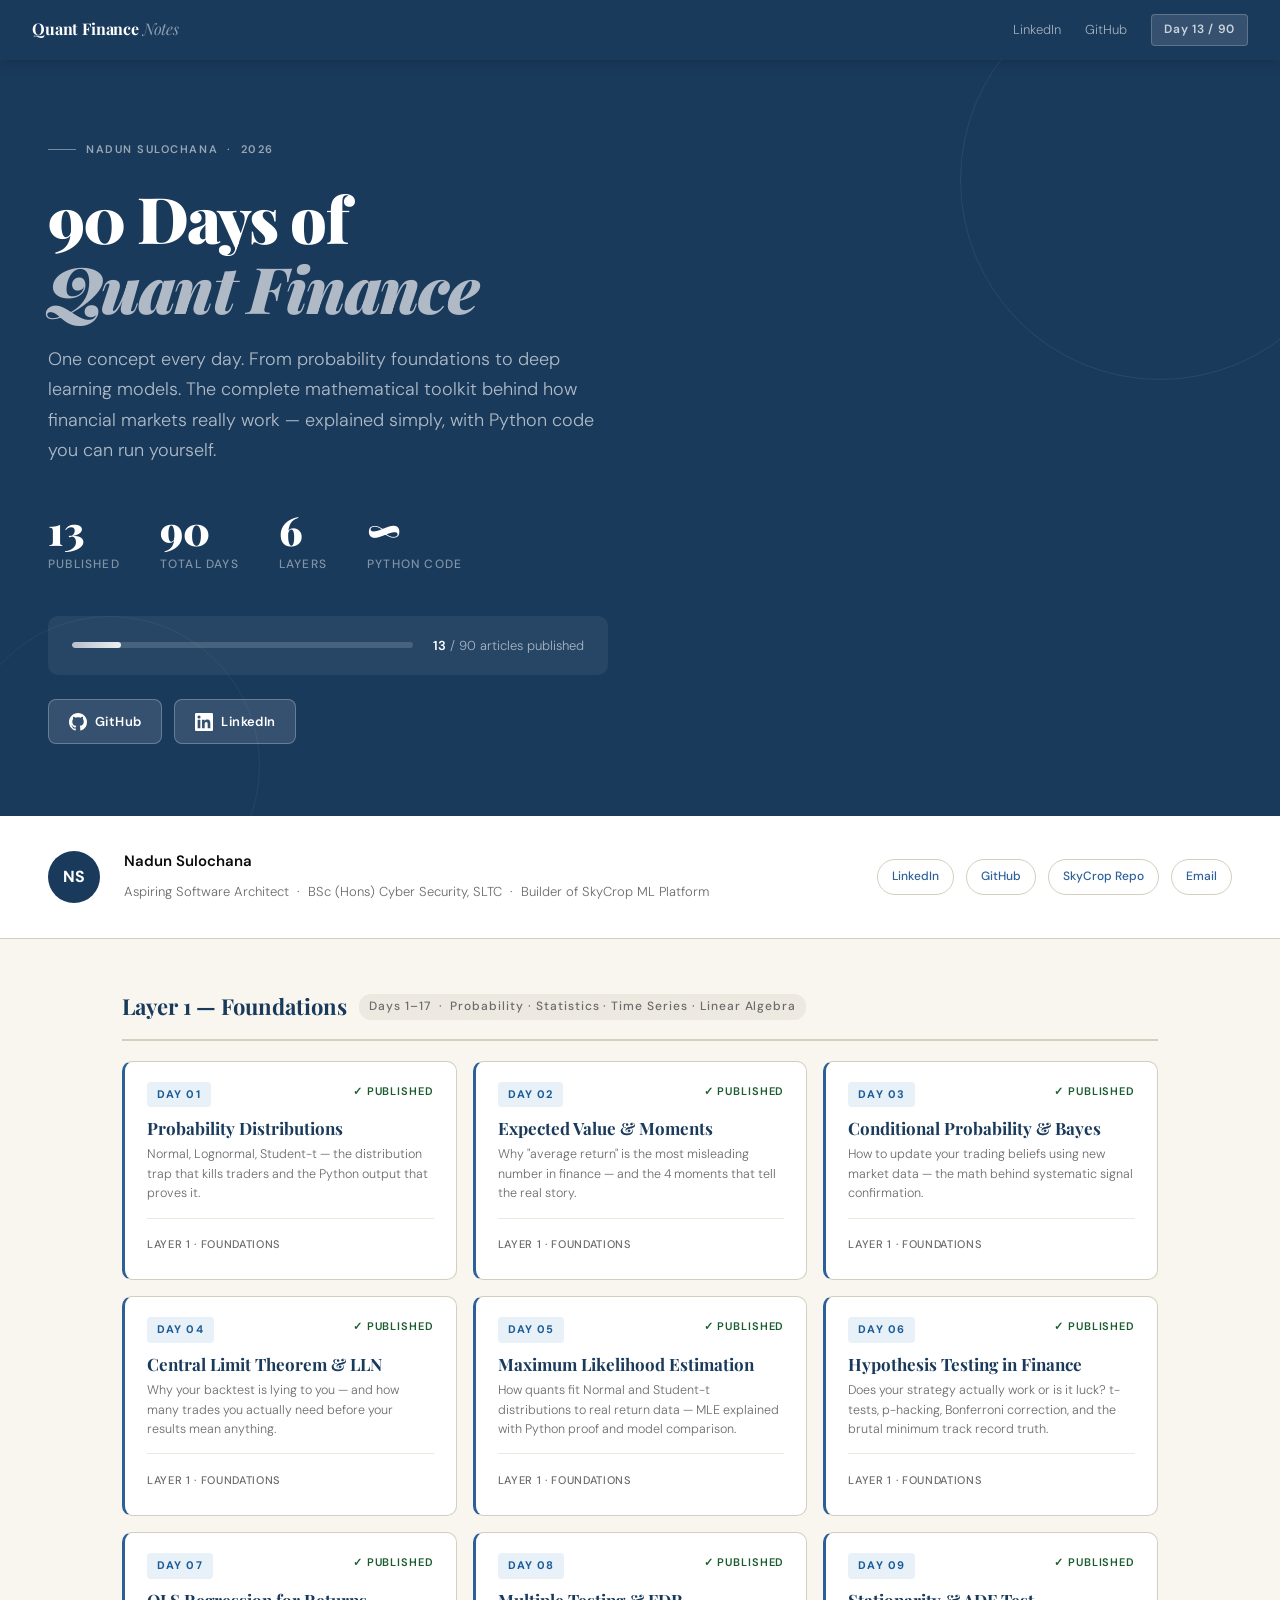
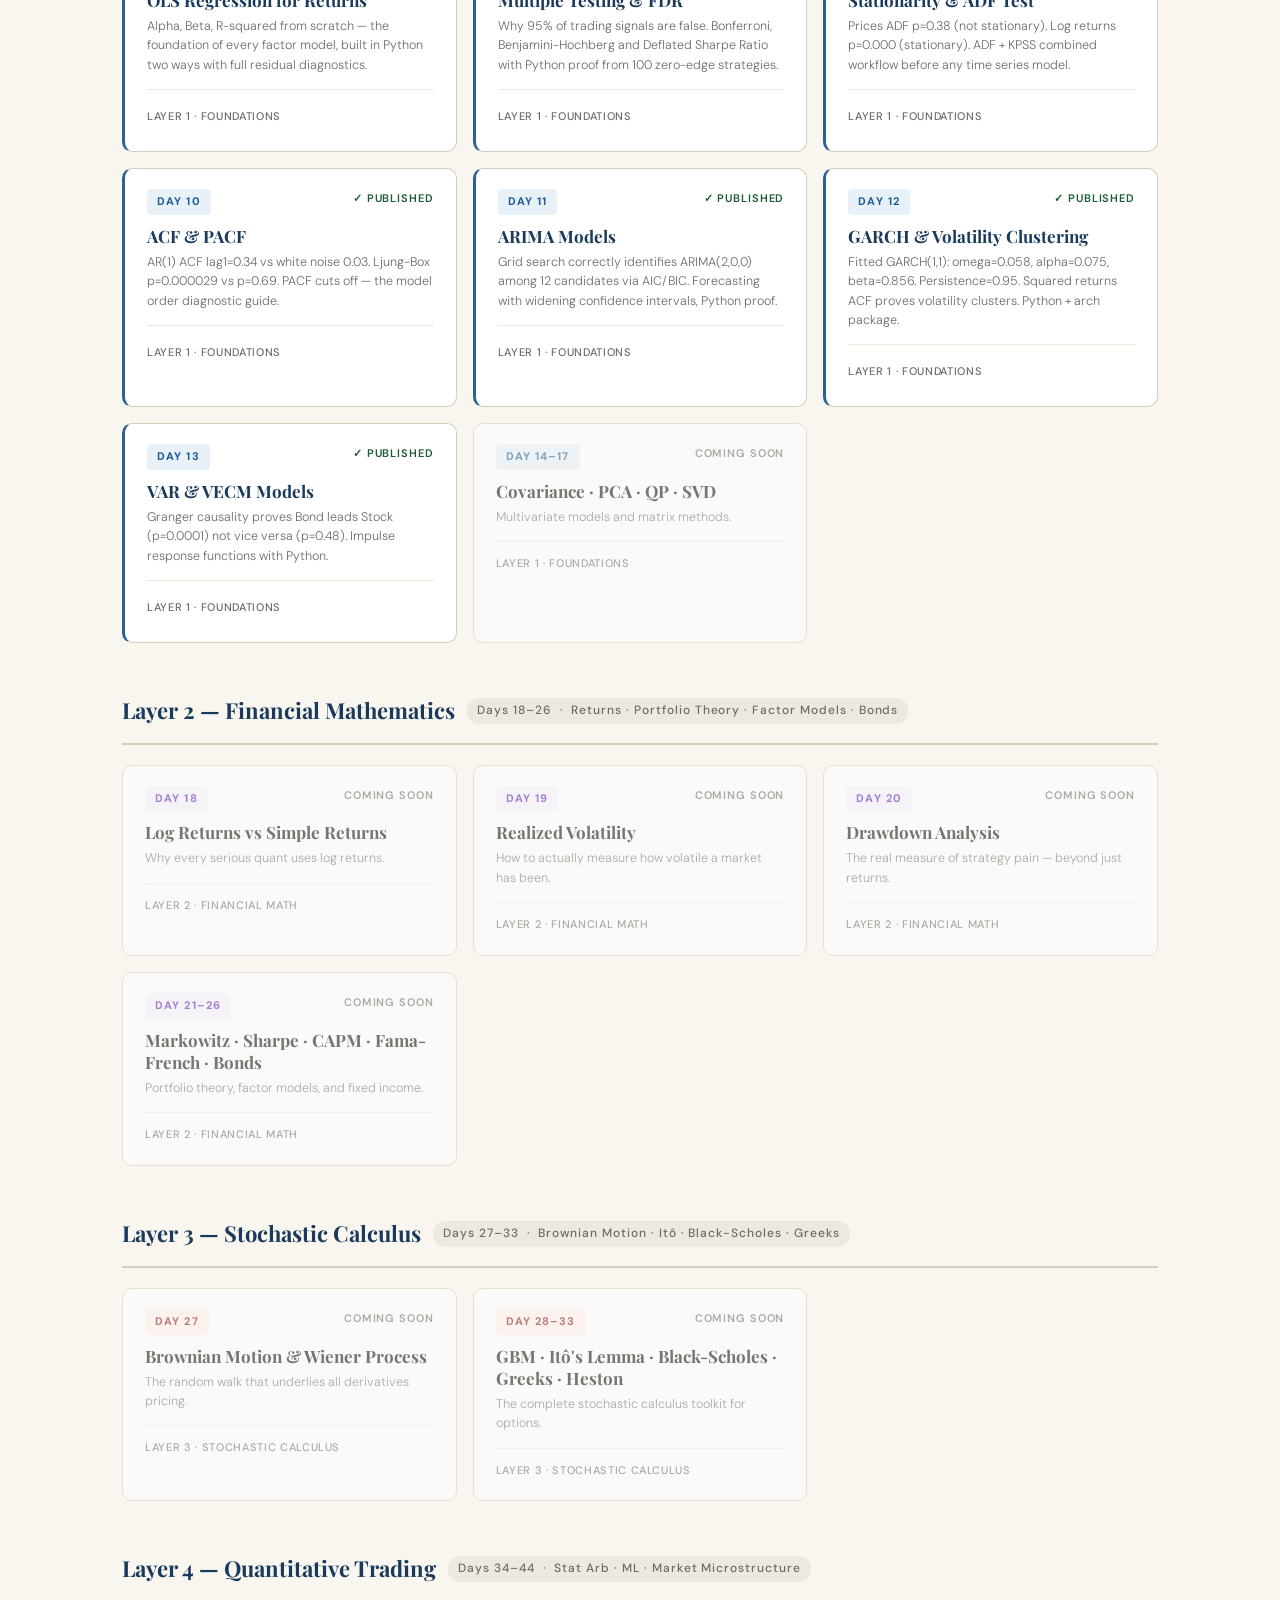
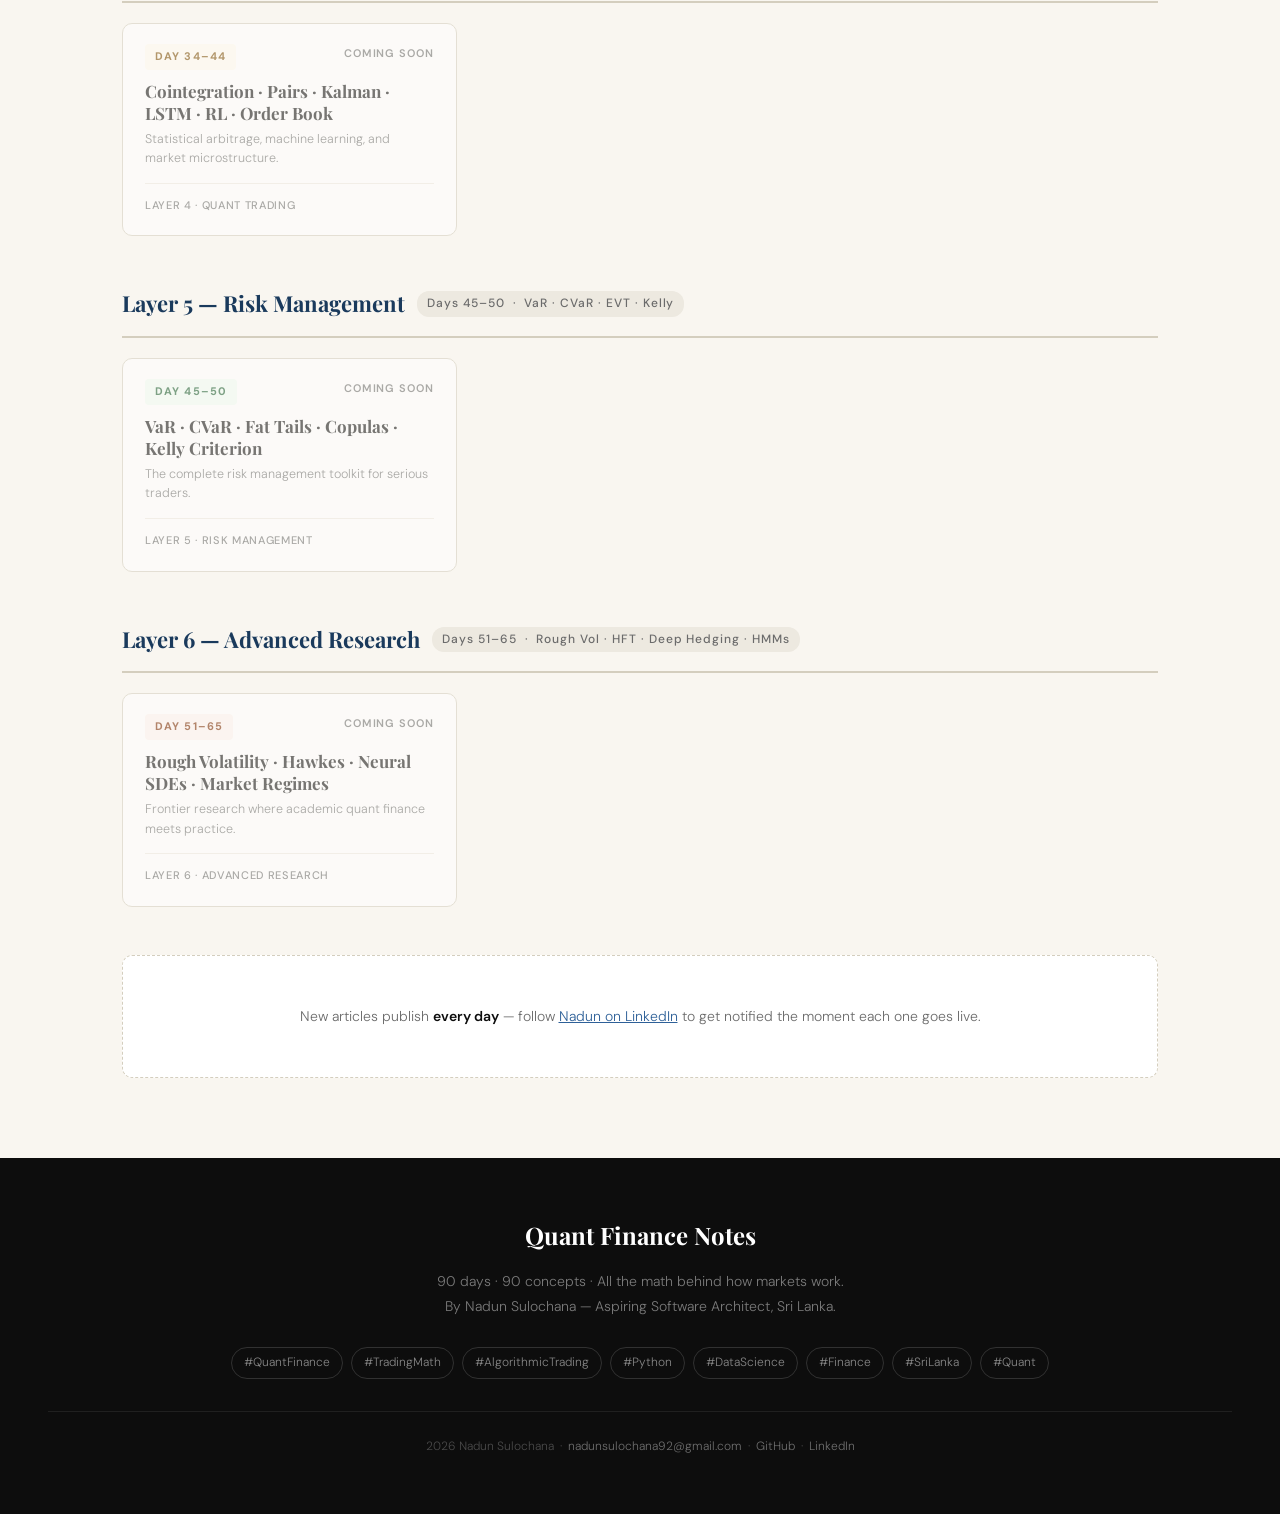
==== commit 140cfe3b: "Add Day 13 Article" ====
--- a/index.html
+++ b/index.html
@@ -143,7 +143,7 @@
   <div class="nav-links">
     <a href="https://www.linkedin.com/in/nadun-sulochana-41923029b" target="_blank">LinkedIn</a>
     <a href="https://github.com/ns530" target="_blank">GitHub</a>
-    <span class="nav-badge">Day 12 / 90</span>
+    <span class="nav-badge">Day 13 / 90</span>
   </div>
 </nav>
 
@@ -152,14 +152,14 @@
   <h1>90 Days of<br/><em>Quant Finance</em></h1>
   <p>One concept every day. From probability foundations to deep learning models. The complete mathematical toolkit behind how financial markets really work — explained simply, with Python code you can run yourself.</p>
   <div class="hero-stats">
-    <div class="hero-stat"><div class="hero-stat-num">12</div><div class="hero-stat-label">Published</div></div>
+    <div class="hero-stat"><div class="hero-stat-num">13</div><div class="hero-stat-label">Published</div></div>
     <div class="hero-stat"><div class="hero-stat-num">90</div><div class="hero-stat-label">Total Days</div></div>
     <div class="hero-stat"><div class="hero-stat-num">6</div><div class="hero-stat-label">Layers</div></div>
     <div class="hero-stat"><div class="hero-stat-num">∞</div><div class="hero-stat-label">Python code</div></div>
   </div>
   <div class="progress-section">
-    <div class="progress-track"><div class="progress-fill" style="width:13.3%"></div></div>
-    <div class="progress-label"><strong>12</strong> / 90 articles published</div>
+    <div class="progress-track"><div class="progress-fill" style="width:14.4%"></div></div>
+    <div class="progress-label"><strong>13</strong> / 90 articles published</div>
   </div>
   <div style="display:flex;gap:12px;margin-top:24px;flex-wrap:wrap;">
     <a href="https://github.com/ns530" target="_blank" style="display:inline-flex;align-items:center;gap:8px;background:rgba(255,255,255,0.12);border:1px solid rgba(255,255,255,0.25);border-radius:8px;padding:10px 20px;font-size:13px;font-weight:600;color:white;text-decoration:none;letter-spacing:0.03em;">
@@ -216,7 +216,8 @@
     <a href="day10.html" class="day-card published l1"><div class="day-card-top"><span class="day-num-badge">DAY 10</span><span class="day-status">✓ Published</span></div><div class="day-card-title">ACF &amp; PACF</div><div class="day-card-desc">AR(1) ACF lag1=0.34 vs white noise 0.03. Ljung-Box p=0.000029 vs p=0.69. PACF cuts off — the model order diagnostic guide.</div><div class="day-card-footer"><span class="day-card-layer">Layer 1 · Foundations</span><span class="day-card-arrow">→</span></div></a>
     <a href="day11.html" class="day-card published l1"><div class="day-card-top"><span class="day-num-badge">DAY 11</span><span class="day-status">✓ Published</span></div><div class="day-card-title">ARIMA Models</div><div class="day-card-desc">Grid search correctly identifies ARIMA(2,0,0) among 12 candidates via AIC/BIC. Forecasting with widening confidence intervals, Python proof.</div><div class="day-card-footer"><span class="day-card-layer">Layer 1 · Foundations</span><span class="day-card-arrow">→</span></div></a>
     <a href="day12.html" class="day-card published l1"><div class="day-card-top"><span class="day-num-badge">DAY 12</span><span class="day-status">✓ Published</span></div><div class="day-card-title">GARCH &amp; Volatility Clustering</div><div class="day-card-desc">Fitted GARCH(1,1): omega=0.058, alpha=0.075, beta=0.856. Persistence=0.95. Squared returns ACF proves volatility clusters. Python + arch package.</div><div class="day-card-footer"><span class="day-card-layer">Layer 1 · Foundations</span><span class="day-card-arrow">→</span></div></a>
-    <div class="day-card coming-soon l1"><div class="day-card-top"><span class="day-num-badge">DAY 13–17</span><span class="day-status">Coming soon</span></div><div class="day-card-title">VAR · Covariance · PCA · QP · SVD</div><div class="day-card-desc">Multivariate models and matrix methods.</div><div class="day-card-footer"><span class="day-card-layer">Layer 1 · Foundations</span></div></div>
+    <a href="day13.html" class="day-card published l1"><div class="day-card-top"><span class="day-num-badge">DAY 13</span><span class="day-status">✓ Published</span></div><div class="day-card-title">VAR &amp; VECM Models</div><div class="day-card-desc">Granger causality proves Bond leads Stock (p=0.0001) not vice versa (p=0.48). Impulse response functions with Python.</div><div class="day-card-footer"><span class="day-card-layer">Layer 1 · Foundations</span><span class="day-card-arrow">→</span></div></a>
+    <div class="day-card coming-soon l1"><div class="day-card-top"><span class="day-num-badge">DAY 14–17</span><span class="day-status">Coming soon</span></div><div class="day-card-title">Covariance · PCA · QP · SVD</div><div class="day-card-desc">Multivariate models and matrix methods.</div><div class="day-card-footer"><span class="day-card-layer">Layer 1 · Foundations</span></div></div>
   </div>
 
   <div class="layer-title">Layer 2 — Financial Mathematics <span class="layer-count">Days 18–26 &nbsp;·&nbsp; Returns · Portfolio Theory · Factor Models · Bonds</span></div>
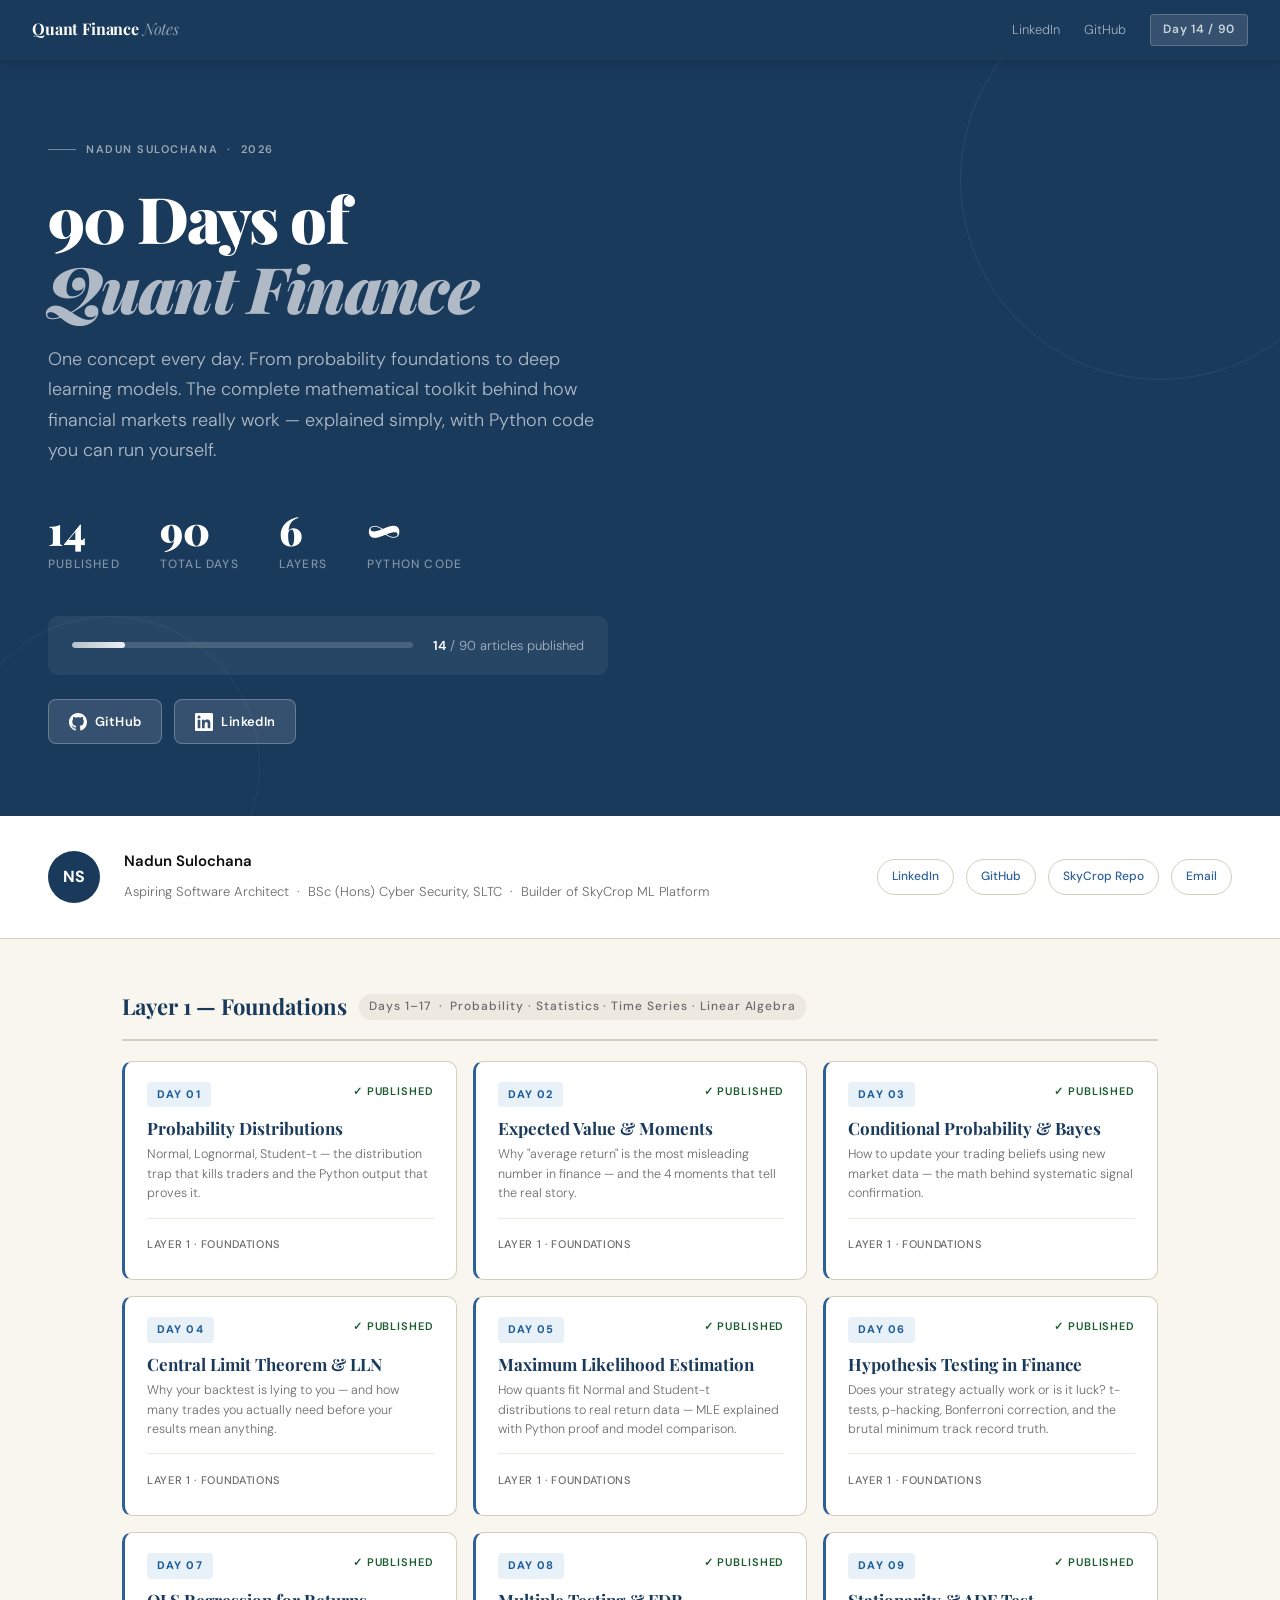
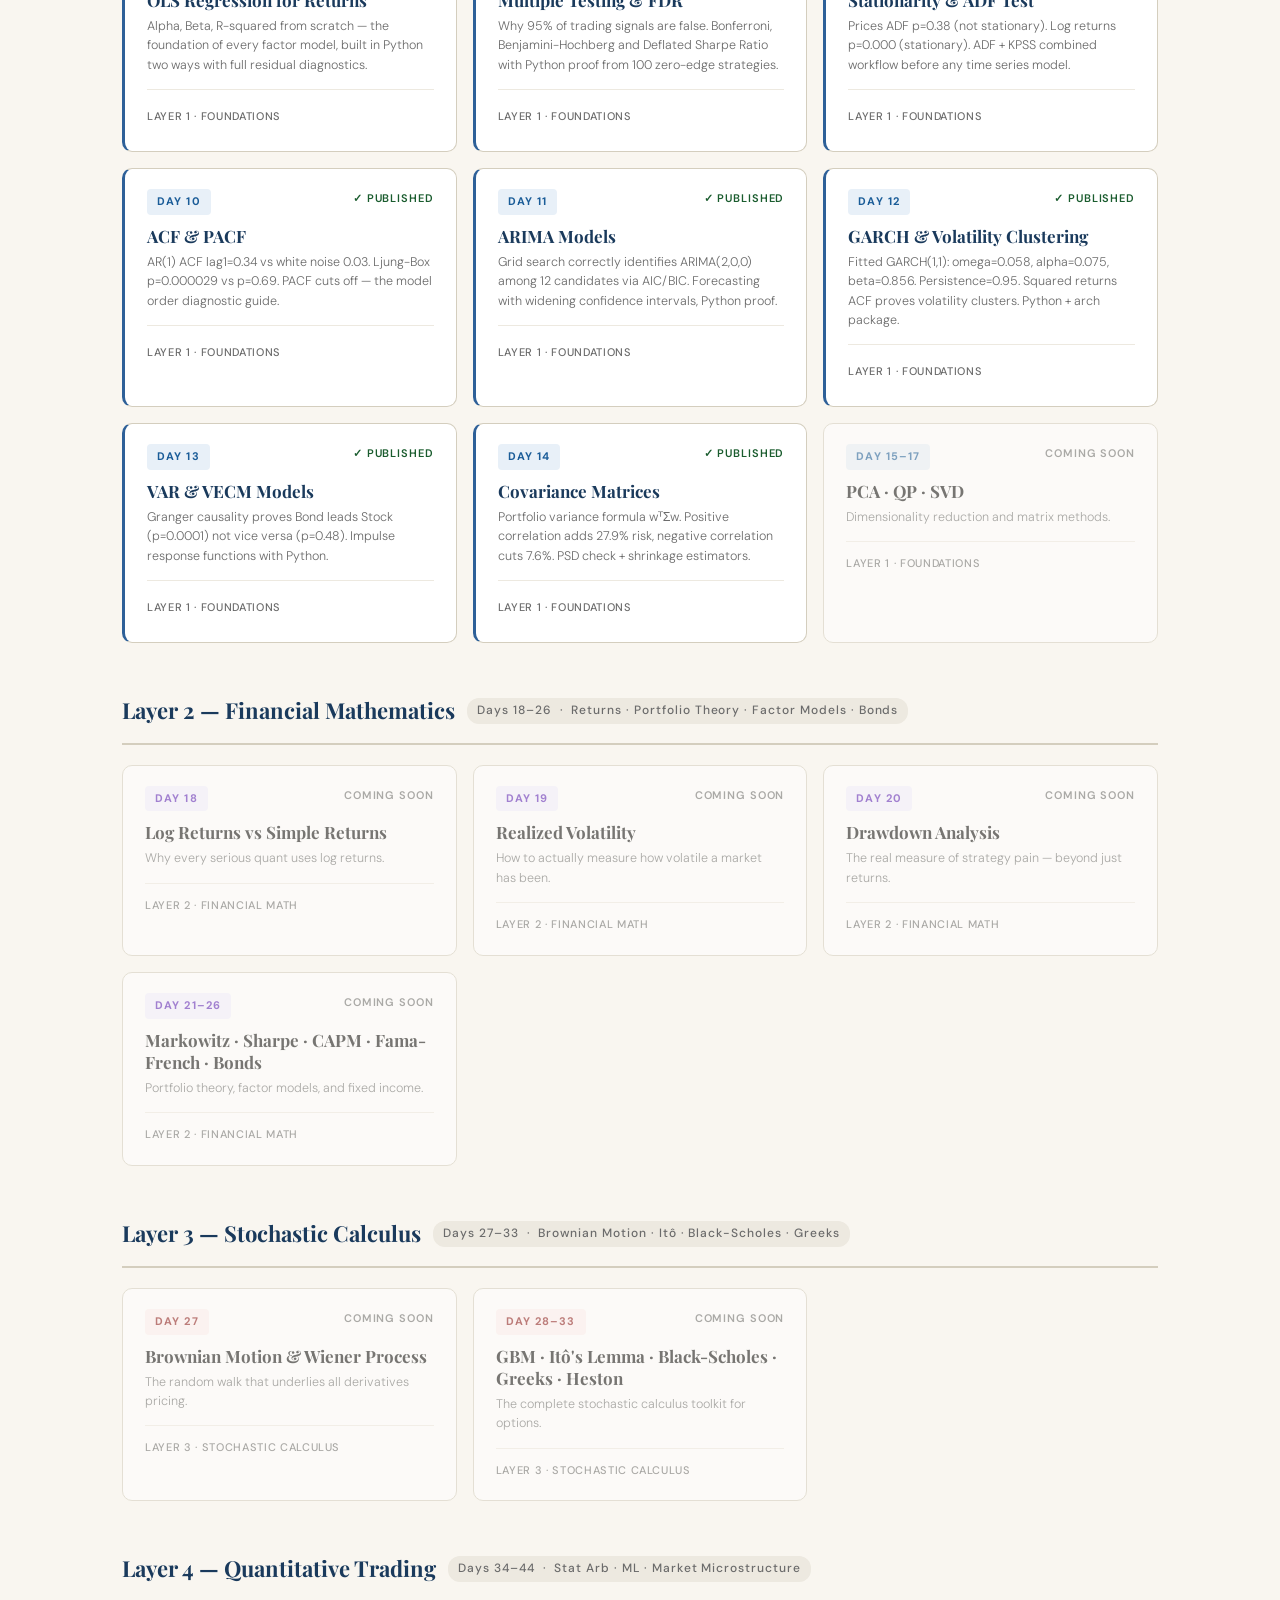
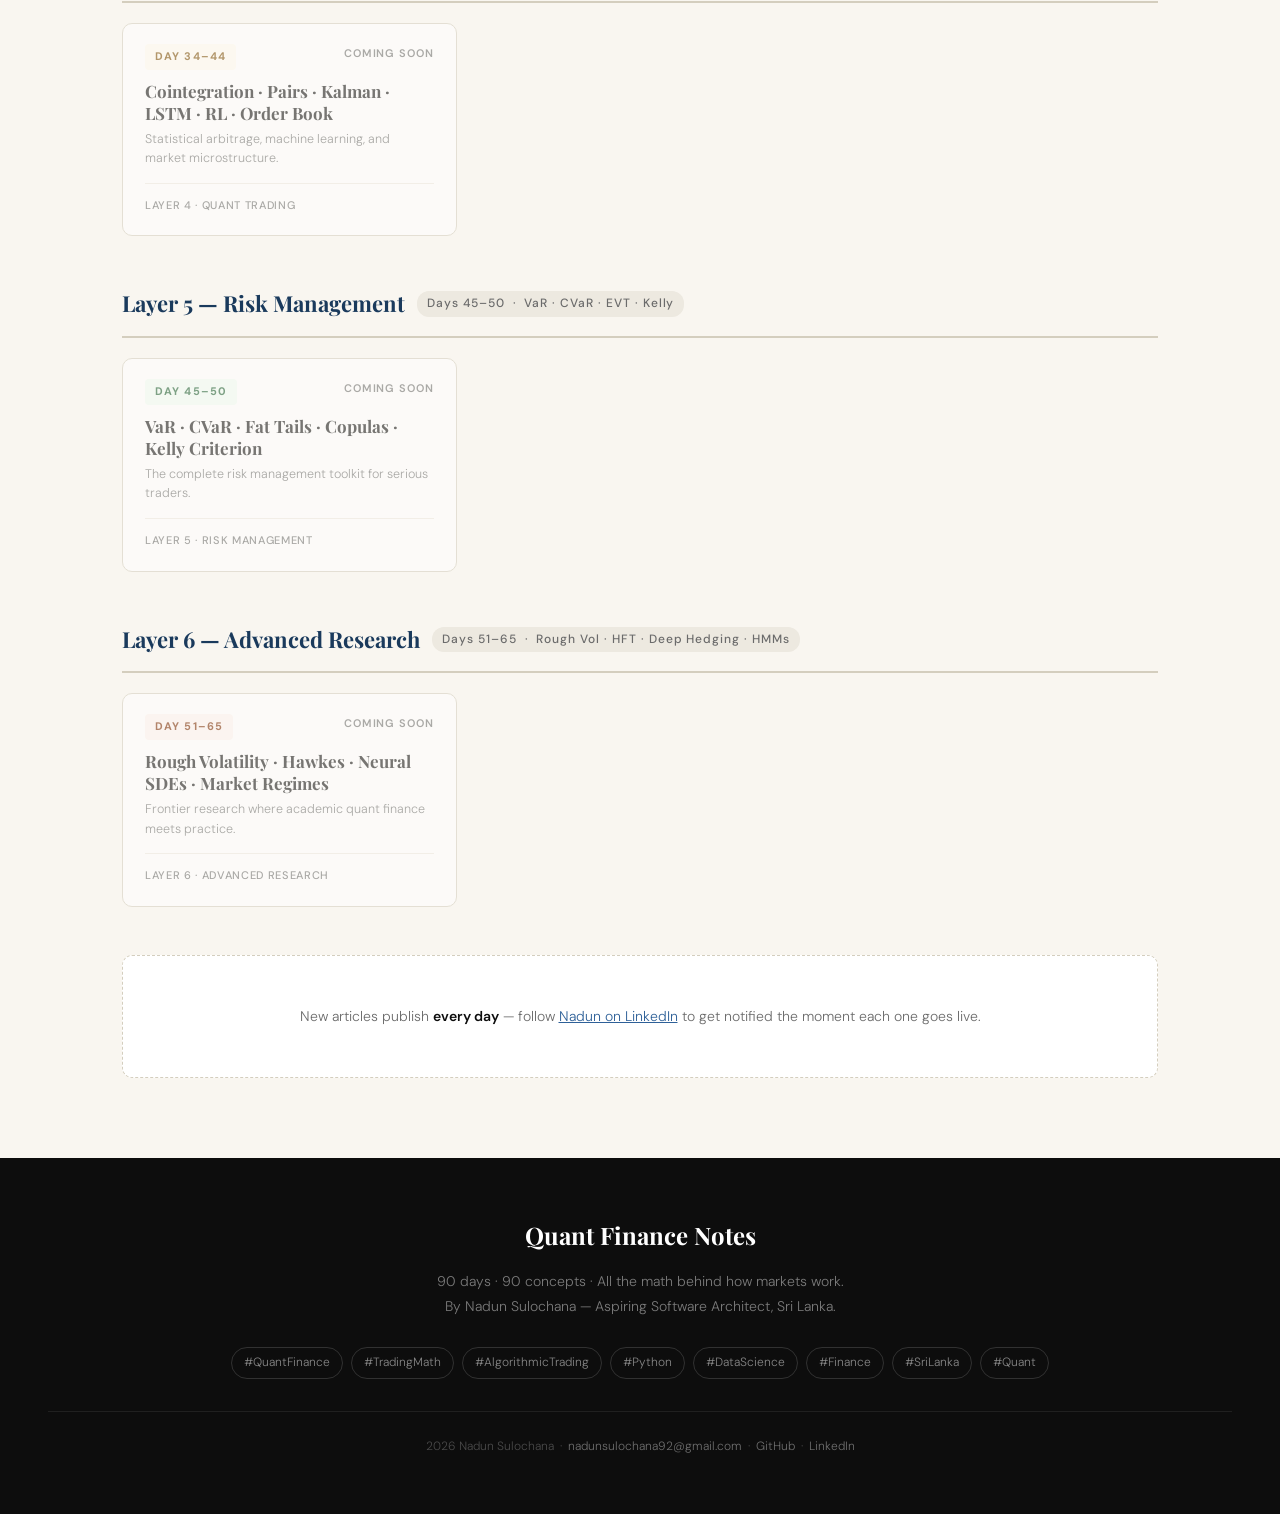
==== commit 79407c2d: "Add Day 14 Article" ====
--- a/index.html
+++ b/index.html
@@ -143,7 +143,7 @@
   <div class="nav-links">
     <a href="https://www.linkedin.com/in/nadun-sulochana-41923029b" target="_blank">LinkedIn</a>
     <a href="https://github.com/ns530" target="_blank">GitHub</a>
-    <span class="nav-badge">Day 13 / 90</span>
+    <span class="nav-badge">Day 14 / 90</span>
   </div>
 </nav>
 
@@ -152,14 +152,14 @@
   <h1>90 Days of<br/><em>Quant Finance</em></h1>
   <p>One concept every day. From probability foundations to deep learning models. The complete mathematical toolkit behind how financial markets really work — explained simply, with Python code you can run yourself.</p>
   <div class="hero-stats">
-    <div class="hero-stat"><div class="hero-stat-num">13</div><div class="hero-stat-label">Published</div></div>
+    <div class="hero-stat"><div class="hero-stat-num">14</div><div class="hero-stat-label">Published</div></div>
     <div class="hero-stat"><div class="hero-stat-num">90</div><div class="hero-stat-label">Total Days</div></div>
     <div class="hero-stat"><div class="hero-stat-num">6</div><div class="hero-stat-label">Layers</div></div>
     <div class="hero-stat"><div class="hero-stat-num">∞</div><div class="hero-stat-label">Python code</div></div>
   </div>
   <div class="progress-section">
-    <div class="progress-track"><div class="progress-fill" style="width:14.4%"></div></div>
-    <div class="progress-label"><strong>13</strong> / 90 articles published</div>
+    <div class="progress-track"><div class="progress-fill" style="width:15.5%"></div></div>
+    <div class="progress-label"><strong>14</strong> / 90 articles published</div>
   </div>
   <div style="display:flex;gap:12px;margin-top:24px;flex-wrap:wrap;">
     <a href="https://github.com/ns530" target="_blank" style="display:inline-flex;align-items:center;gap:8px;background:rgba(255,255,255,0.12);border:1px solid rgba(255,255,255,0.25);border-radius:8px;padding:10px 20px;font-size:13px;font-weight:600;color:white;text-decoration:none;letter-spacing:0.03em;">
@@ -217,7 +217,8 @@
     <a href="day11.html" class="day-card published l1"><div class="day-card-top"><span class="day-num-badge">DAY 11</span><span class="day-status">✓ Published</span></div><div class="day-card-title">ARIMA Models</div><div class="day-card-desc">Grid search correctly identifies ARIMA(2,0,0) among 12 candidates via AIC/BIC. Forecasting with widening confidence intervals, Python proof.</div><div class="day-card-footer"><span class="day-card-layer">Layer 1 · Foundations</span><span class="day-card-arrow">→</span></div></a>
     <a href="day12.html" class="day-card published l1"><div class="day-card-top"><span class="day-num-badge">DAY 12</span><span class="day-status">✓ Published</span></div><div class="day-card-title">GARCH &amp; Volatility Clustering</div><div class="day-card-desc">Fitted GARCH(1,1): omega=0.058, alpha=0.075, beta=0.856. Persistence=0.95. Squared returns ACF proves volatility clusters. Python + arch package.</div><div class="day-card-footer"><span class="day-card-layer">Layer 1 · Foundations</span><span class="day-card-arrow">→</span></div></a>
     <a href="day13.html" class="day-card published l1"><div class="day-card-top"><span class="day-num-badge">DAY 13</span><span class="day-status">✓ Published</span></div><div class="day-card-title">VAR &amp; VECM Models</div><div class="day-card-desc">Granger causality proves Bond leads Stock (p=0.0001) not vice versa (p=0.48). Impulse response functions with Python.</div><div class="day-card-footer"><span class="day-card-layer">Layer 1 · Foundations</span><span class="day-card-arrow">→</span></div></a>
-    <div class="day-card coming-soon l1"><div class="day-card-top"><span class="day-num-badge">DAY 14–17</span><span class="day-status">Coming soon</span></div><div class="day-card-title">Covariance · PCA · QP · SVD</div><div class="day-card-desc">Multivariate models and matrix methods.</div><div class="day-card-footer"><span class="day-card-layer">Layer 1 · Foundations</span></div></div>
+    <a href="day14.html" class="day-card published l1"><div class="day-card-top"><span class="day-num-badge">DAY 14</span><span class="day-status">✓ Published</span></div><div class="day-card-title">Covariance Matrices</div><div class="day-card-desc">Portfolio variance formula wᵀΣw. Positive correlation adds 27.9% risk, negative correlation cuts 7.6%. PSD check + shrinkage estimators.</div><div class="day-card-footer"><span class="day-card-layer">Layer 1 · Foundations</span><span class="day-card-arrow">→</span></div></a>
+    <div class="day-card coming-soon l1"><div class="day-card-top"><span class="day-num-badge">DAY 15–17</span><span class="day-status">Coming soon</span></div><div class="day-card-title">PCA · QP · SVD</div><div class="day-card-desc">Dimensionality reduction and matrix methods.</div><div class="day-card-footer"><span class="day-card-layer">Layer 1 · Foundations</span></div></div>
   </div>
 
   <div class="layer-title">Layer 2 — Financial Mathematics <span class="layer-count">Days 18–26 &nbsp;·&nbsp; Returns · Portfolio Theory · Factor Models · Bonds</span></div>
